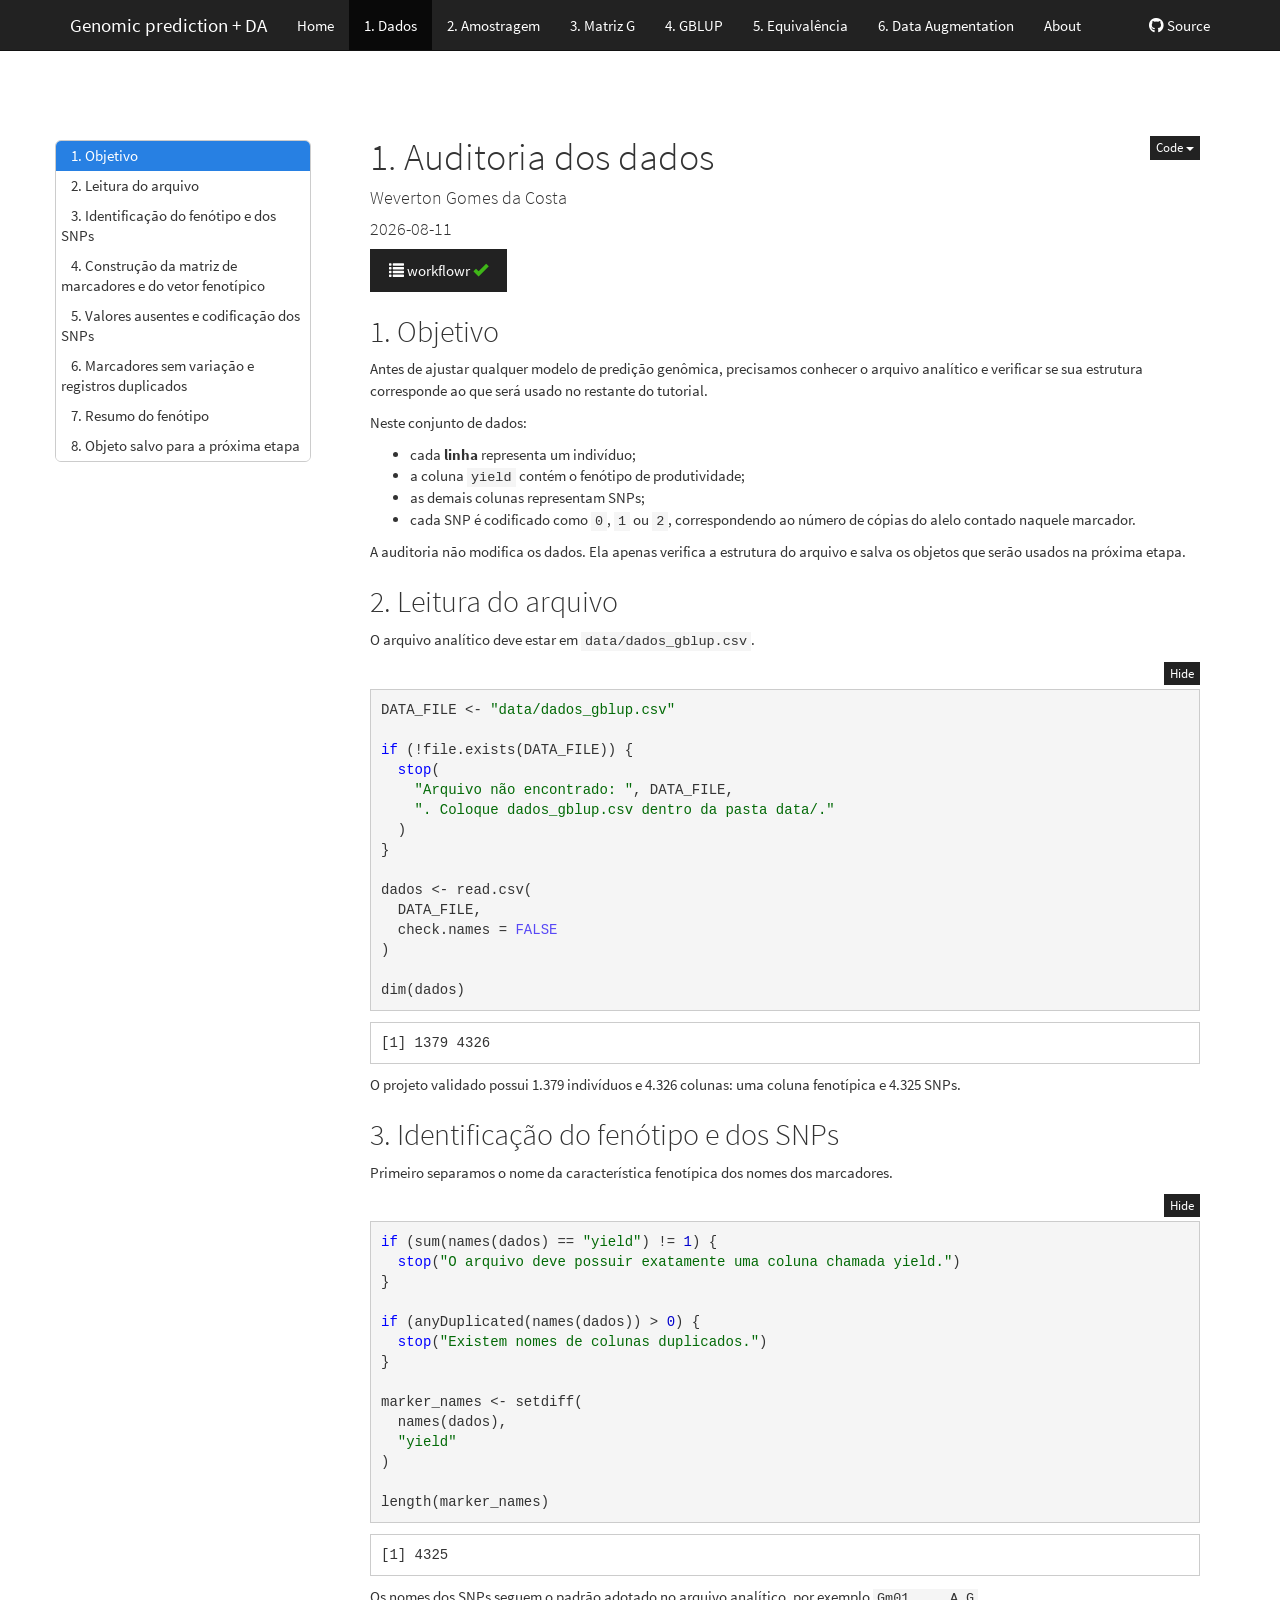
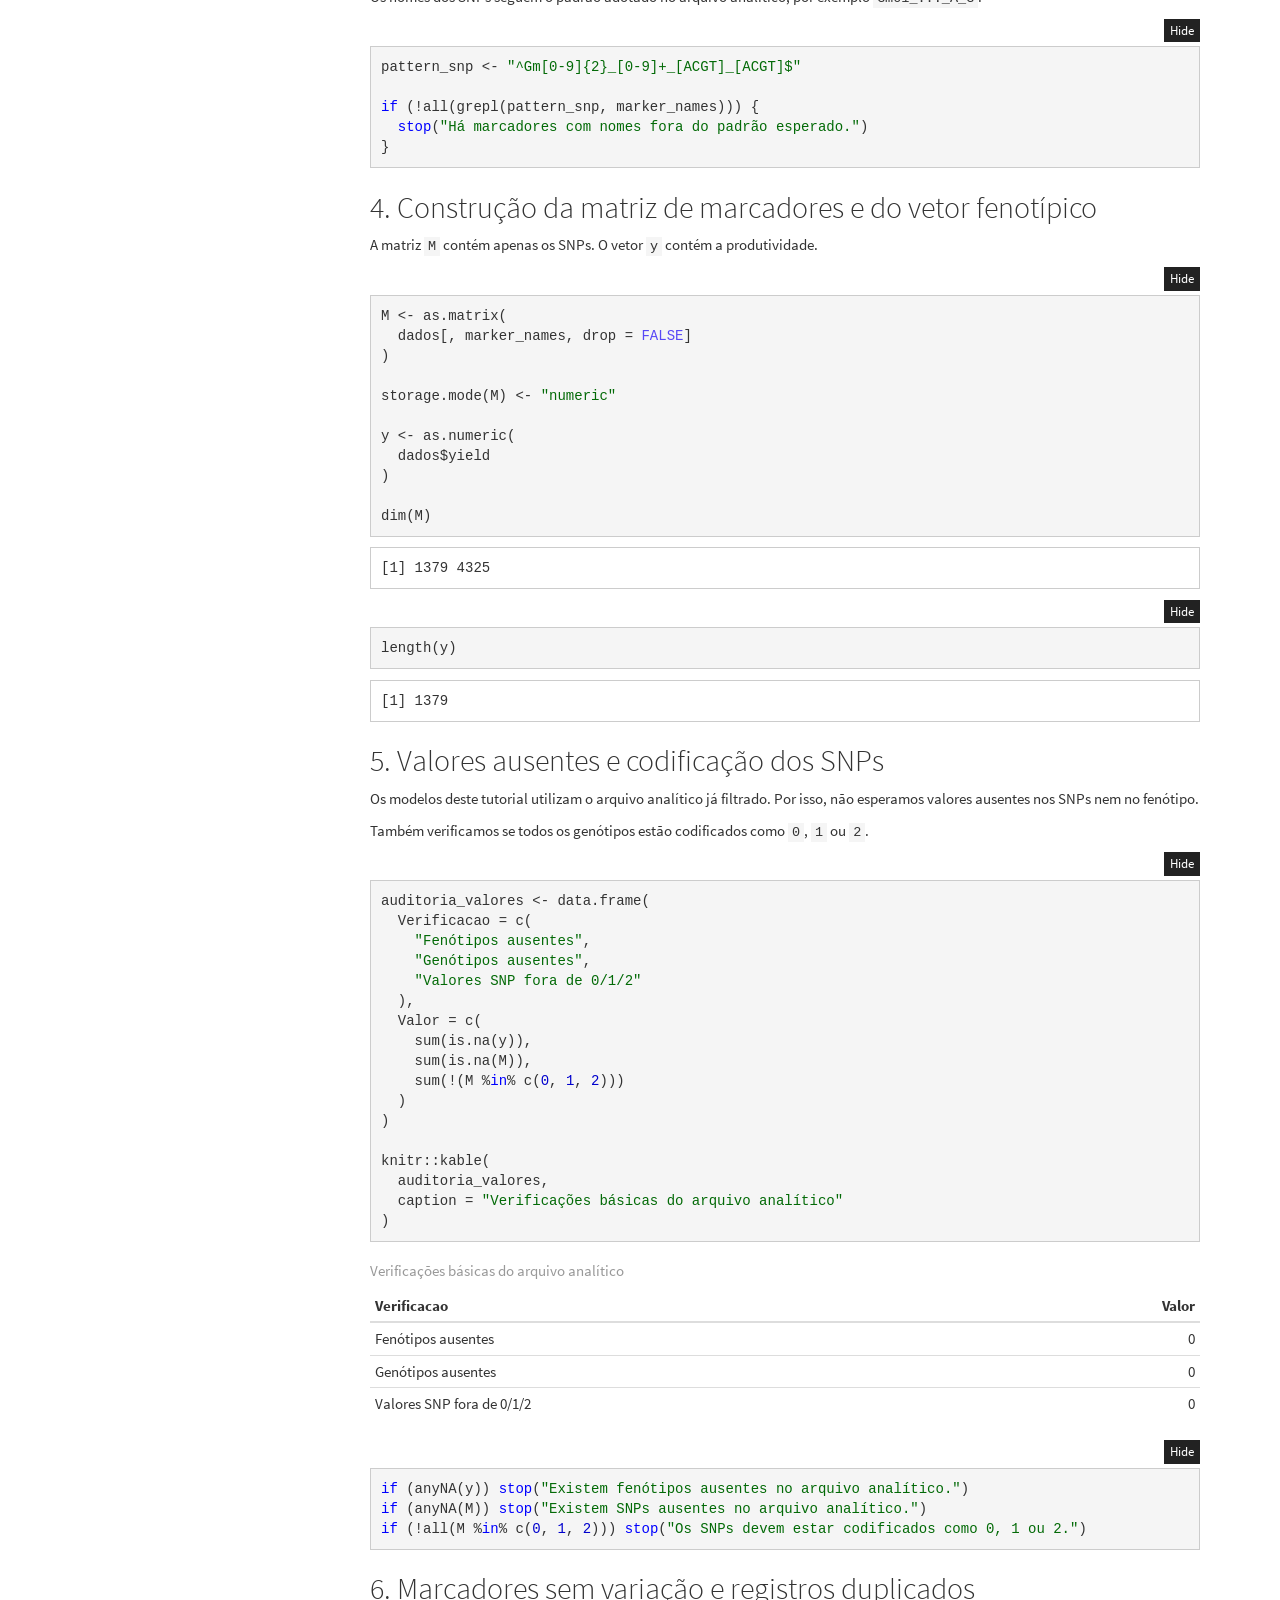
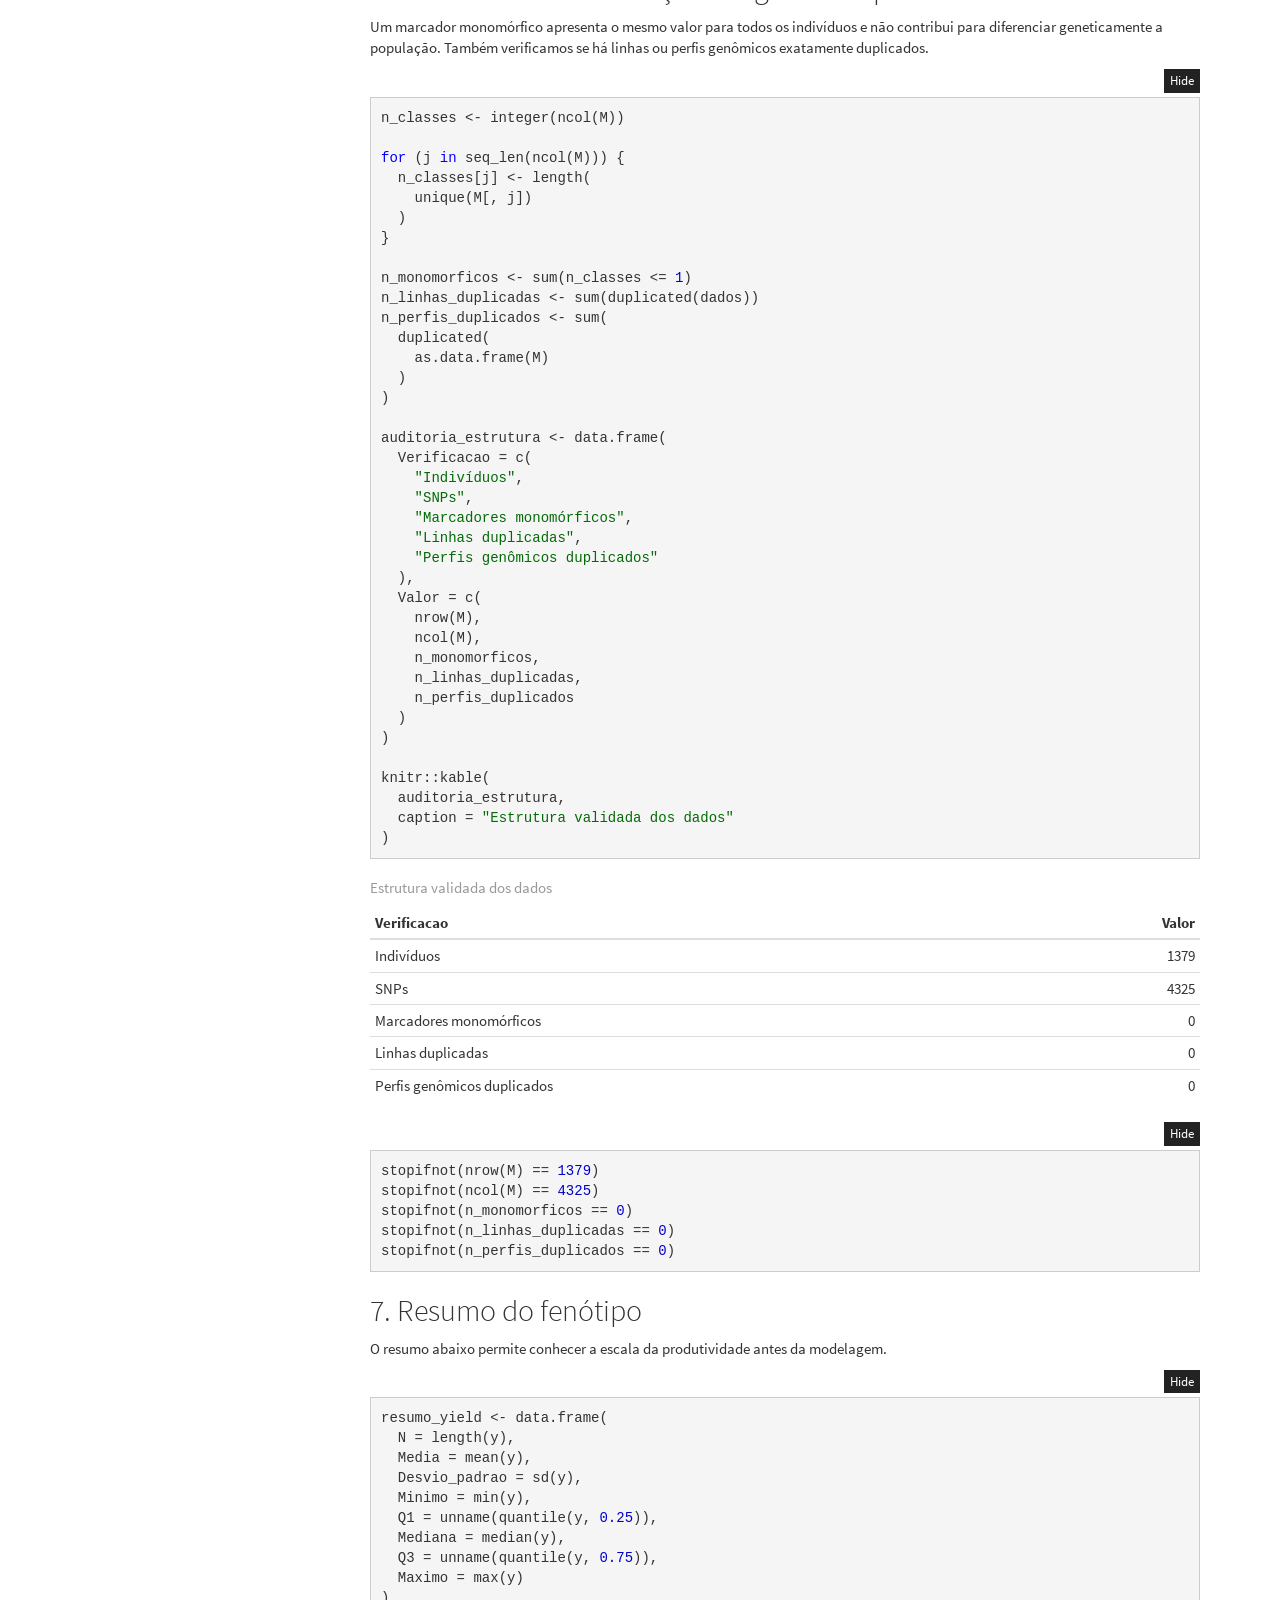
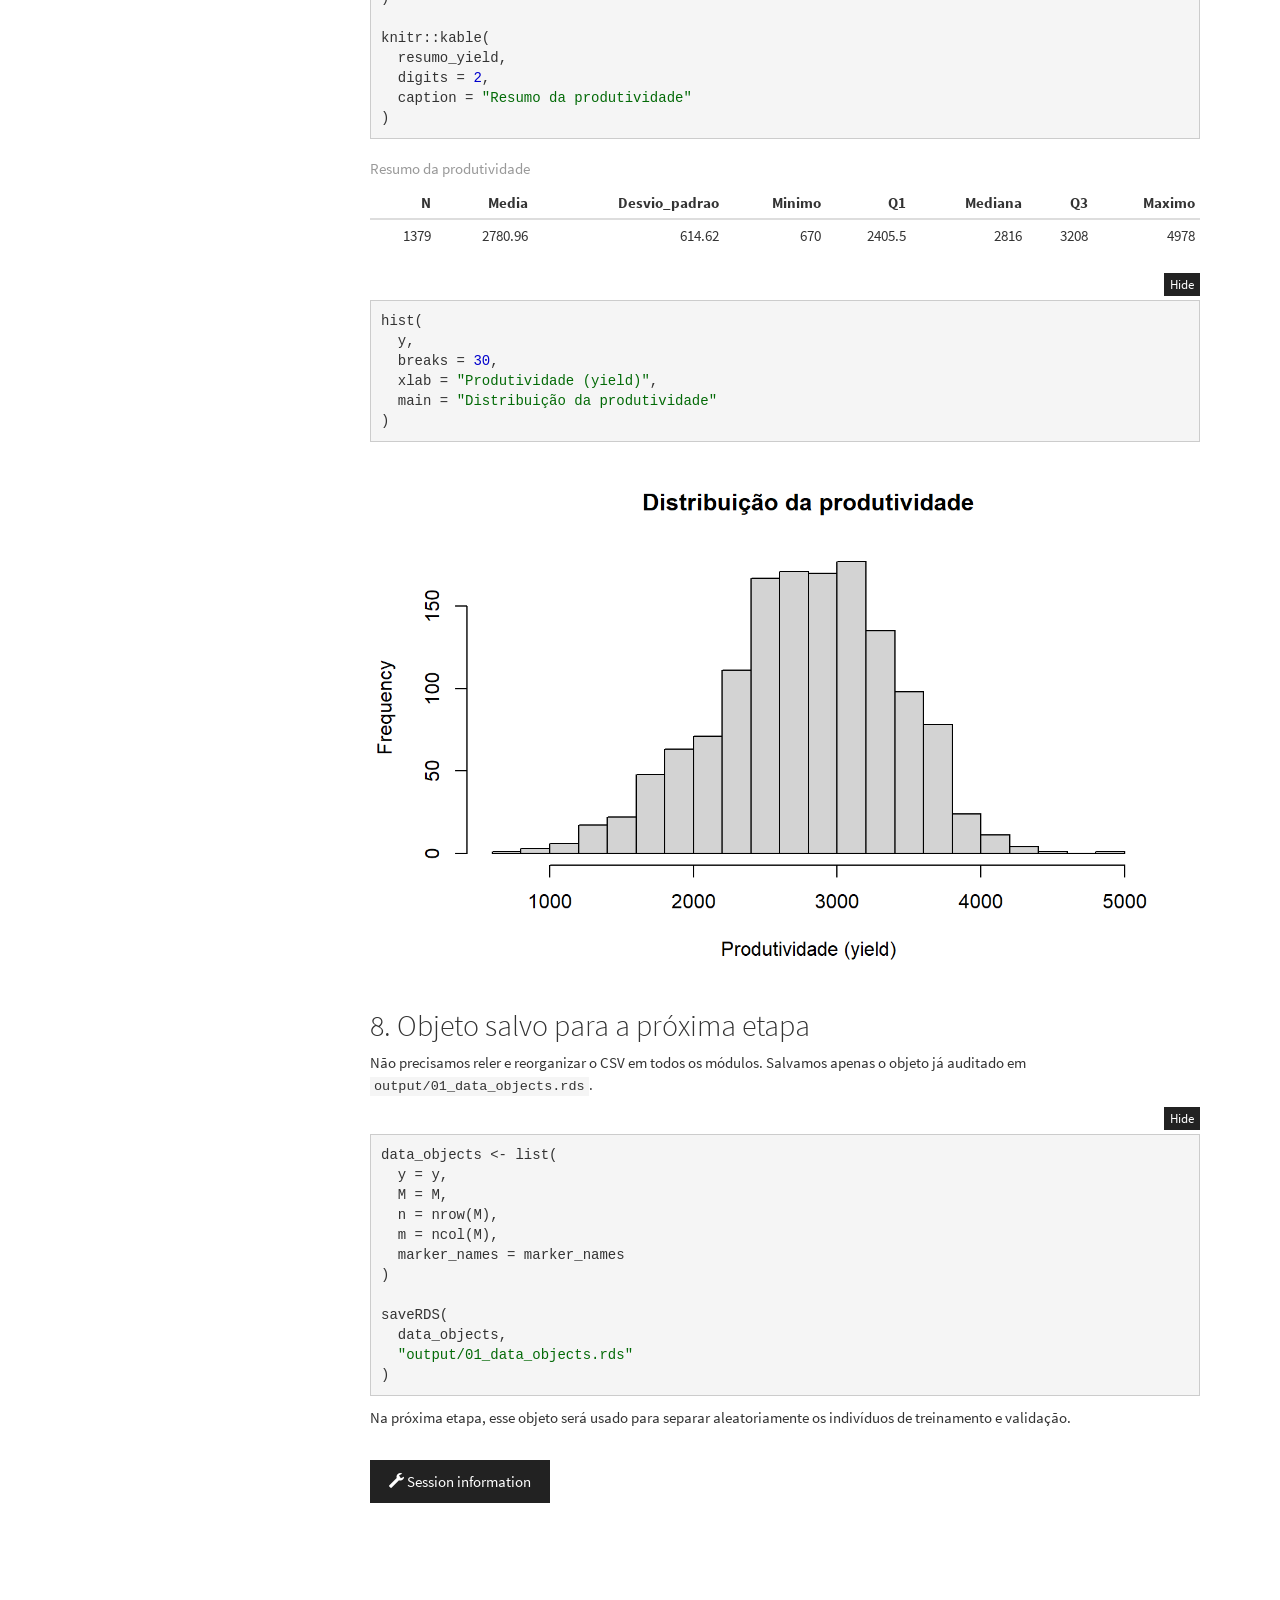
==== docs/01_data_audit.html @ d32edc6e "Publish workflowr tutorial site" ====
<!DOCTYPE html>

<html>

<head>

<meta charset="utf-8" />
<meta name="generator" content="pandoc" />
<meta http-equiv="X-UA-Compatible" content="IE=EDGE" />


<meta name="author" content="Weverton Gomes da Costa" />

<meta name="date" content="2026-08-11" />

<title>1. Auditoria dos dados</title>

<script src="site_libs/header-attrs-2.30/header-attrs.js"></script>
<script src="site_libs/jquery-3.6.0/jquery-3.6.0.min.js"></script>
<meta name="viewport" content="width=device-width, initial-scale=1" />
<link href="site_libs/bootstrap-3.3.5/css/cosmo.min.css" rel="stylesheet" />
<script src="site_libs/bootstrap-3.3.5/js/bootstrap.min.js"></script>
<script src="site_libs/bootstrap-3.3.5/shim/html5shiv.min.js"></script>
<script src="site_libs/bootstrap-3.3.5/shim/respond.min.js"></script>
<style>h1 {font-size: 34px;}
       h1.title {font-size: 38px;}
       h2 {font-size: 30px;}
       h3 {font-size: 24px;}
       h4 {font-size: 18px;}
       h5 {font-size: 16px;}
       h6 {font-size: 12px;}
       code {color: inherit; background-color: rgba(0, 0, 0, 0.04);}
       pre:not([class]) { background-color: white }</style>
<script src="site_libs/jqueryui-1.13.2/jquery-ui.min.js"></script>
<link href="site_libs/tocify-1.9.1/jquery.tocify.css" rel="stylesheet" />
<script src="site_libs/tocify-1.9.1/jquery.tocify.js"></script>
<script src="site_libs/navigation-1.1/tabsets.js"></script>
<script src="site_libs/navigation-1.1/codefolding.js"></script>
<script src="site_libs/navigation-1.1/sourceembed.js"></script>
<link href="site_libs/highlightjs-9.12.0/textmate.css" rel="stylesheet" />
<script src="site_libs/highlightjs-9.12.0/highlight.js"></script>
<link href="site_libs/pagedtable-1.1/css/pagedtable.css" rel="stylesheet" />
<script src="site_libs/pagedtable-1.1/js/pagedtable.js"></script>
<link href="site_libs/font-awesome-6.5.2/css/all.min.css" rel="stylesheet" />
<link href="site_libs/font-awesome-6.5.2/css/v4-shims.min.css" rel="stylesheet" />

<link rel="icon" href="https://github.com/workflowr/workflowr-assets/raw/main/img/reproducible.png">
<!-- Add a small amount of space between sections. -->
<style type="text/css">
div.section {
  padding-top: 12px;
}
</style>



<style type="text/css">
  code{white-space: pre-wrap;}
  span.smallcaps{font-variant: small-caps;}
  span.underline{text-decoration: underline;}
  div.column{display: inline-block; vertical-align: top; width: 50%;}
  div.hanging-indent{margin-left: 1.5em; text-indent: -1.5em;}
  ul.task-list{list-style: none;}
    </style>

<style type="text/css">code{white-space: pre;}</style>
<script type="text/javascript">
if (window.hljs) {
  hljs.configure({languages: []});
  hljs.initHighlightingOnLoad();
  if (document.readyState && document.readyState === "complete") {
    window.setTimeout(function() { hljs.initHighlighting(); }, 0);
  }
}
</script>




<style type="text/css">
#rmd-source-code {
  display: none;
}
</style>





<style type = "text/css">
.main-container {
  max-width: 940px;
  margin-left: auto;
  margin-right: auto;
}
img {
  max-width:100%;
}
.tabbed-pane {
  padding-top: 12px;
}
.html-widget {
  margin-bottom: 20px;
}
button.code-folding-btn:focus {
  outline: none;
}
summary {
  display: list-item;
}
details > summary > p:only-child {
  display: inline;
}
pre code {
  padding: 0;
}
</style>


<style type="text/css">
.dropdown-submenu {
  position: relative;
}
.dropdown-submenu>.dropdown-menu {
  top: 0;
  left: 100%;
  margin-top: -6px;
  margin-left: -1px;
  border-radius: 0 6px 6px 6px;
}
.dropdown-submenu:hover>.dropdown-menu {
  display: block;
}
.dropdown-submenu>a:after {
  display: block;
  content: " ";
  float: right;
  width: 0;
  height: 0;
  border-color: transparent;
  border-style: solid;
  border-width: 5px 0 5px 5px;
  border-left-color: #cccccc;
  margin-top: 5px;
  margin-right: -10px;
}
.dropdown-submenu:hover>a:after {
  border-left-color: #adb5bd;
}
.dropdown-submenu.pull-left {
  float: none;
}
.dropdown-submenu.pull-left>.dropdown-menu {
  left: -100%;
  margin-left: 10px;
  border-radius: 6px 0 6px 6px;
}
</style>

<script type="text/javascript">
// manage active state of menu based on current page
$(document).ready(function () {
  // active menu anchor
  href = window.location.pathname
  href = href.substr(href.lastIndexOf('/') + 1)
  if (href === "")
    href = "index.html";
  var menuAnchor = $('a[href="' + href + '"]');

  // mark the anchor link active (and if it's in a dropdown, also mark that active)
  var dropdown = menuAnchor.closest('li.dropdown');
  if (window.bootstrap) { // Bootstrap 4+
    menuAnchor.addClass('active');
    dropdown.find('> .dropdown-toggle').addClass('active');
  } else { // Bootstrap 3
    menuAnchor.parent().addClass('active');
    dropdown.addClass('active');
  }

  // Navbar adjustments
  var navHeight = $(".navbar").first().height() + 15;
  var style = document.createElement('style');
  var pt = "padding-top: " + navHeight + "px; ";
  var mt = "margin-top: -" + navHeight + "px; ";
  var css = "";
  // offset scroll position for anchor links (for fixed navbar)
  for (var i = 1; i <= 6; i++) {
    css += ".section h" + i + "{ " + pt + mt + "}\n";
  }
  style.innerHTML = "body {" + pt + "padding-bottom: 40px; }\n" + css;
  document.head.appendChild(style);
});
</script>

<!-- tabsets -->

<style type="text/css">
.tabset-dropdown > .nav-tabs {
  display: inline-table;
  max-height: 500px;
  min-height: 44px;
  overflow-y: auto;
  border: 1px solid #ddd;
  border-radius: 4px;
}

.tabset-dropdown > .nav-tabs > li.active:before, .tabset-dropdown > .nav-tabs.nav-tabs-open:before {
  content: "\e259";
  font-family: 'Glyphicons Halflings';
  display: inline-block;
  padding: 10px;
  border-right: 1px solid #ddd;
}

.tabset-dropdown > .nav-tabs.nav-tabs-open > li.active:before {
  content: "\e258";
  font-family: 'Glyphicons Halflings';
  border: none;
}

.tabset-dropdown > .nav-tabs > li.active {
  display: block;
}

.tabset-dropdown > .nav-tabs > li > a,
.tabset-dropdown > .nav-tabs > li > a:focus,
.tabset-dropdown > .nav-tabs > li > a:hover {
  border: none;
  display: inline-block;
  border-radius: 4px;
  background-color: transparent;
}

.tabset-dropdown > .nav-tabs.nav-tabs-open > li {
  display: block;
  float: none;
}

.tabset-dropdown > .nav-tabs > li {
  display: none;
}
</style>

<!-- code folding -->
<style type="text/css">
.code-folding-btn { margin-bottom: 4px; }
</style>



<style type="text/css">

#TOC {
  margin: 25px 0px 20px 0px;
}
@media (max-width: 768px) {
#TOC {
  position: relative;
  width: 100%;
}
}

@media print {
.toc-content {
  /* see https://github.com/w3c/csswg-drafts/issues/4434 */
  float: right;
}
}

.toc-content {
  padding-left: 30px;
  padding-right: 40px;
}

div.main-container {
  max-width: 1200px;
}

div.tocify {
  width: 20%;
  max-width: 260px;
  max-height: 85%;
}

@media (min-width: 768px) and (max-width: 991px) {
  div.tocify {
    width: 25%;
  }
}

@media (max-width: 767px) {
  div.tocify {
    width: 100%;
    max-width: none;
  }
}

.tocify ul, .tocify li {
  line-height: 20px;
}

.tocify-subheader .tocify-item {
  font-size: 0.90em;
}

.tocify .list-group-item {
  border-radius: 0px;
}


</style>



</head>

<body>


<div class="container-fluid main-container">


<!-- setup 3col/9col grid for toc_float and main content  -->
<div class="row">
<div class="col-xs-12 col-sm-4 col-md-3">
<div id="TOC" class="tocify">
</div>
</div>

<div class="toc-content col-xs-12 col-sm-8 col-md-9">




<div class="navbar navbar-default  navbar-fixed-top" role="navigation">
  <div class="container">
    <div class="navbar-header">
      <button type="button" class="navbar-toggle collapsed" data-toggle="collapse" data-bs-toggle="collapse" data-target="#navbar" data-bs-target="#navbar">
        <span class="icon-bar"></span>
        <span class="icon-bar"></span>
        <span class="icon-bar"></span>
      </button>
      <a class="navbar-brand" href="index.html">Genomic prediction + DA</a>
    </div>
    <div id="navbar" class="navbar-collapse collapse">
      <ul class="nav navbar-nav">
        <li>
  <a href="index.html">Home</a>
</li>
<li>
  <a href="01_data_audit.html">1. Dados</a>
</li>
<li>
  <a href="02_sampling_splits.html">2. Amostragem</a>
</li>
<li>
  <a href="03_genomic_matrix.html">3. Matriz G</a>
</li>
<li>
  <a href="04_gblup_baseline.html">4. GBLUP</a>
</li>
<li>
  <a href="05_equivalence.html">5. Equivalência</a>
</li>
<li>
  <a href="06_data_augmentation.html">6. Data Augmentation</a>
</li>
<li>
  <a href="about.html">About</a>
</li>
      </ul>
      <ul class="nav navbar-nav navbar-right">
        <li>
  <a href="https://github.com/WevertonGomesCosta/genomic-prediction-data-augmentation">
    <span class="fa fa-github"></span>
     
    Source
  </a>
</li>
      </ul>
    </div><!--/.nav-collapse -->
  </div><!--/.container -->
</div><!--/.navbar -->

<div id="header">

<div class="btn-group pull-right float-right">
<button type="button" class="btn btn-default btn-xs btn-secondary btn-sm dropdown-toggle" data-toggle="dropdown" data-bs-toggle="dropdown" aria-haspopup="true" aria-expanded="false"><span>Code</span> <span class="caret"></span></button>
<ul class="dropdown-menu dropdown-menu-right" style="min-width: 50px;">
<li><a id="rmd-show-all-code" href="#">Show All Code</a></li>
<li><a id="rmd-hide-all-code" href="#">Hide All Code</a></li>
<li role="separator" class="divider"></li>
<li><a id="rmd-download-source" href="#">Download Rmd</a></li>
</ul>
</div>



<h1 class="title toc-ignore">1. Auditoria dos dados</h1>
<h4 class="author">Weverton Gomes da Costa</h4>
<h4 class="date">2026-08-11</h4>

</div>


<p>
<button type="button" class="btn btn-default btn-workflowr btn-workflowr-report" data-toggle="collapse" data-target="#workflowr-report">
<span class="glyphicon glyphicon-list" aria-hidden="true"></span>
workflowr <span class="glyphicon glyphicon-ok text-success"
aria-hidden="true"></span>
</button>
</p>
<div id="workflowr-report" class="collapse">
<ul class="nav nav-tabs">
<li class="active">
<a data-toggle="tab" href="#summary">Summary</a>
</li>
<li>
<a data-toggle="tab" href="#checks"> Checks <span
class="glyphicon glyphicon-ok text-success" aria-hidden="true"></span>
</a>
</li>
<li>
<a data-toggle="tab" href="#versions">Past versions</a>
</li>
</ul>
<div class="tab-content">
<div id="summary" class="tab-pane fade in active">
<p>
<strong>Last updated:</strong> 2026-08-11
</p>
<p>
<strong>Checks:</strong> <span
class="glyphicon glyphicon-ok text-success" aria-hidden="true"></span> 7
<span class="glyphicon glyphicon-exclamation-sign text-danger"
aria-hidden="true"></span> 0
</p>
<p>
<strong>Knit directory:</strong>
<code>genomic-prediction-data-augmentation/</code> <span
class="glyphicon glyphicon-question-sign" aria-hidden="true"
title="This is the local directory in which the code in this file was executed.">
</span>
</p>
<p>
This reproducible <a href="https://rmarkdown.rstudio.com">R Markdown</a>
analysis was created with <a
  href="https://github.com/workflowr/workflowr">workflowr</a> (version
1.7.2). The <em>Checks</em> tab describes the reproducibility checks
that were applied when the results were created. The <em>Past
versions</em> tab lists the development history.
</p>
<hr>
</div>
<div id="checks" class="tab-pane fade">
<div id="workflowr-checks" class="panel-group">
<div class="panel panel-default">
<div class="panel-heading">
<p class="panel-title">
<a data-toggle="collapse" data-parent="#workflowr-checks" href="#strongRMarkdownfilestronguptodate">
<span class="glyphicon glyphicon-ok text-success"
aria-hidden="true"></span> <strong>R Markdown file:</strong> up-to-date
</a>
</p>
</div>
<div id="strongRMarkdownfilestronguptodate"
class="panel-collapse collapse">
<div class="panel-body">
<p>Great! Since the R Markdown file has been committed to the Git
repository, you know the exact version of the code that produced these
results.</p>
</div>
</div>
</div>
<div class="panel panel-default">
<div class="panel-heading">
<p class="panel-title">
<a data-toggle="collapse" data-parent="#workflowr-checks" href="#strongEnvironmentstrongempty">
<span class="glyphicon glyphicon-ok text-success"
aria-hidden="true"></span> <strong>Environment:</strong> empty </a>
</p>
</div>
<div id="strongEnvironmentstrongempty" class="panel-collapse collapse">
<div class="panel-body">
<p>Great job! The global environment was empty. Objects defined in the
global environment can affect the analysis in your R Markdown file in
unknown ways. For reproduciblity it’s best to always run the code in an
empty environment.</p>
</div>
</div>
</div>
<div class="panel panel-default">
<div class="panel-heading">
<p class="panel-title">
<a data-toggle="collapse" data-parent="#workflowr-checks" href="#strongSeedstrongcodesetseed20260810code">
<span class="glyphicon glyphicon-ok text-success"
aria-hidden="true"></span> <strong>Seed:</strong>
<code>set.seed(20260810)</code> </a>
</p>
</div>
<div id="strongSeedstrongcodesetseed20260810code"
class="panel-collapse collapse">
<div class="panel-body">
<p>The command <code>set.seed(20260810)</code> was run prior to running
the code in the R Markdown file. Setting a seed ensures that any results
that rely on randomness, e.g. subsampling or permutations, are
reproducible.</p>
</div>
</div>
</div>
<div class="panel panel-default">
<div class="panel-heading">
<p class="panel-title">
<a data-toggle="collapse" data-parent="#workflowr-checks" href="#strongSessioninformationstrongrecorded">
<span class="glyphicon glyphicon-ok text-success"
aria-hidden="true"></span> <strong>Session information:</strong>
recorded </a>
</p>
</div>
<div id="strongSessioninformationstrongrecorded"
class="panel-collapse collapse">
<div class="panel-body">
<p>Great job! Recording the operating system, R version, and package
versions is critical for reproducibility.</p>
</div>
</div>
</div>
<div class="panel panel-default">
<div class="panel-heading">
<p class="panel-title">
<a data-toggle="collapse" data-parent="#workflowr-checks" href="#strongCachestrongnone">
<span class="glyphicon glyphicon-ok text-success"
aria-hidden="true"></span> <strong>Cache:</strong> none </a>
</p>
</div>
<div id="strongCachestrongnone" class="panel-collapse collapse">
<div class="panel-body">
<p>Nice! There were no cached chunks for this analysis, so you can be
confident that you successfully produced the results during this
run.</p>
</div>
</div>
</div>
<div class="panel panel-default">
<div class="panel-heading">
<p class="panel-title">
<a data-toggle="collapse" data-parent="#workflowr-checks" href="#strongFilepathsstrongrelative">
<span class="glyphicon glyphicon-ok text-success"
aria-hidden="true"></span> <strong>File paths:</strong> relative </a>
</p>
</div>
<div id="strongFilepathsstrongrelative" class="panel-collapse collapse">
<div class="panel-body">
<p>Great job! Using relative paths to the files within your workflowr
project makes it easier to run your code on other machines.</p>
</div>
</div>
</div>
<div class="panel panel-default">
<div class="panel-heading">
<p class="panel-title">
<a data-toggle="collapse" data-parent="#workflowr-checks" href="#strongRepositoryversionstrongahrefhttpsgithubcomWevertonGomesCostagenomicpredictiondataaugmentationtree94cb60b8fceb4c7967187316b02d81f136d801c1targetblank94cb60ba">
<span class="glyphicon glyphicon-ok text-success"
aria-hidden="true"></span> <strong>Repository version:</strong>
<a href="https://github.com/WevertonGomesCosta/genomic-prediction-data-augmentation/tree/94cb60b8fceb4c7967187316b02d81f136d801c1" target="_blank">94cb60b</a>
</a>
</p>
</div>
<div
id="strongRepositoryversionstrongahrefhttpsgithubcomWevertonGomesCostagenomicpredictiondataaugmentationtree94cb60b8fceb4c7967187316b02d81f136d801c1targetblank94cb60ba"
class="panel-collapse collapse">
<div class="panel-body">
<p>
Great! You are using Git for version control. Tracking code development
and connecting the code version to the results is critical for
reproducibility.
</p>
<p>
The results in this page were generated with repository version
<a href="https://github.com/WevertonGomesCosta/genomic-prediction-data-augmentation/tree/94cb60b8fceb4c7967187316b02d81f136d801c1" target="_blank">94cb60b</a>.
See the <em>Past versions</em> tab to see a history of the changes made
to the R Markdown and HTML files.
</p>
<p>
Note that you need to be careful to ensure that all relevant files for
the analysis have been committed to Git prior to generating the results
(you can use <code>wflow_publish</code> or
<code>wflow_git_commit</code>). workflowr only checks the R Markdown
file, but you know if there are other scripts or data files that it
depends on. Below is the status of the Git repository when the results
were generated:
</p>
<pre><code>
Ignored files:
    Ignored:    .Rproj.user/
    Ignored:    ETA_1_varU.dat
    Ignored:    data/dados_gblup.csv
    Ignored:    mu.dat
    Ignored:    output/01_data_objects.rds
    Ignored:    output/02_splits_mestre_30rep.rds
    Ignored:    output/03_genomic_objects.rds
    Ignored:    output/checkpoints/06_da_progress.csv
    Ignored:    varE.dat

Untracked files:
    Untracked:  results/01_data_audit.csv
    Untracked:  results/02_splits_summary.csv
    Untracked:  results/06_da_equivalence_vs_T100.csv
    Untracked:  results/06_da_results.csv
    Untracked:  results/06_da_vs_same_real.csv

</code></pre>
<p>
Note that any generated files, e.g. HTML, png, CSS, etc., are not
included in this status report because it is ok for generated content to
have uncommitted changes.
</p>
</div>
</div>
</div>
</div>
<hr>
</div>
<div id="versions" class="tab-pane fade">
<p>
These are the previous versions of the repository in which changes were
made to the R Markdown (<code>analysis/01_data_audit.Rmd</code>) and
HTML (<code>docs/01_data_audit.html</code>) files. If you’ve configured
a remote Git repository (see <code>?wflow_git_remote</code>), click on
the hyperlinks in the table below to view the files as they were in that
past version.
</p>
<div class="table-responsive">
<table class="table table-condensed table-hover">
<thead>
<tr>
<th>
File
</th>
<th>
Version
</th>
<th>
Author
</th>
<th>
Date
</th>
<th>
Message
</th>
</tr>
</thead>
<tbody>
<tr>
<td>
Rmd
</td>
<td>
<a href="https://github.com/WevertonGomesCosta/genomic-prediction-data-augmentation/blob/2f4d2fd8427d79e25ccbe799586d80ca6e290adf/analysis/01_data_audit.Rmd" target="_blank">2f4d2fd</a>
</td>
<td>
Weverton Gomes da Costa
</td>
<td>
2026-08-11
</td>
<td>
Rewrite data audit as explicit tutorial module
</td>
</tr>
<tr>
<td>
Rmd
</td>
<td>
<a href="https://github.com/WevertonGomesCosta/genomic-prediction-data-augmentation/blob/c1d600d5ac7201851a856fca911e98710da1d5c4/analysis/01_data_audit.Rmd" target="_blank">c1d600d</a>
</td>
<td>
Weverton Gomes da Costa
</td>
<td>
2026-08-10
</td>
<td>
Add stage 1 data audit
</td>
</tr>
</tbody>
</table>
</div>
<hr>
</div>
</div>
</div>
<div id="objetivo" class="section level2">
<h2>1. Objetivo</h2>
<p>Antes de ajustar qualquer modelo de predição genômica, precisamos
conhecer o arquivo analítico e verificar se sua estrutura corresponde ao
que será usado no restante do tutorial.</p>
<p>Neste conjunto de dados:</p>
<ul>
<li>cada <strong>linha</strong> representa um indivíduo;</li>
<li>a coluna <code>yield</code> contém o fenótipo de produtividade;</li>
<li>as demais colunas representam SNPs;</li>
<li>cada SNP é codificado como <code>0</code>, <code>1</code> ou
<code>2</code>, correspondendo ao número de cópias do alelo contado
naquele marcador.</li>
</ul>
<p>A auditoria não modifica os dados. Ela apenas verifica a estrutura do
arquivo e salva os objetos que serão usados na próxima etapa.</p>
</div>
<div id="leitura-do-arquivo" class="section level2">
<h2>2. Leitura do arquivo</h2>
<p>O arquivo analítico deve estar em
<code>data/dados_gblup.csv</code>.</p>
<pre class="r"><code>DATA_FILE &lt;- &quot;data/dados_gblup.csv&quot;

if (!file.exists(DATA_FILE)) {
  stop(
    &quot;Arquivo não encontrado: &quot;, DATA_FILE,
    &quot;. Coloque dados_gblup.csv dentro da pasta data/.&quot;
  )
}

dados &lt;- read.csv(
  DATA_FILE,
  check.names = FALSE
)

dim(dados)</code></pre>
<pre><code>[1] 1379 4326</code></pre>
<p>O projeto validado possui 1.379 indivíduos e 4.326 colunas: uma
coluna fenotípica e 4.325 SNPs.</p>
</div>
<div id="identificação-do-fenótipo-e-dos-snps" class="section level2">
<h2>3. Identificação do fenótipo e dos SNPs</h2>
<p>Primeiro separamos o nome da característica fenotípica dos nomes dos
marcadores.</p>
<pre class="r"><code>if (sum(names(dados) == &quot;yield&quot;) != 1) {
  stop(&quot;O arquivo deve possuir exatamente uma coluna chamada yield.&quot;)
}

if (anyDuplicated(names(dados)) &gt; 0) {
  stop(&quot;Existem nomes de colunas duplicados.&quot;)
}

marker_names &lt;- setdiff(
  names(dados),
  &quot;yield&quot;
)

length(marker_names)</code></pre>
<pre><code>[1] 4325</code></pre>
<p>Os nomes dos SNPs seguem o padrão adotado no arquivo analítico, por
exemplo <code>Gm01_..._A_G</code>.</p>
<pre class="r"><code>pattern_snp &lt;- &quot;^Gm[0-9]{2}_[0-9]+_[ACGT]_[ACGT]$&quot;

if (!all(grepl(pattern_snp, marker_names))) {
  stop(&quot;Há marcadores com nomes fora do padrão esperado.&quot;)
}</code></pre>
</div>
<div id="construção-da-matriz-de-marcadores-e-do-vetor-fenotípico"
class="section level2">
<h2>4. Construção da matriz de marcadores e do vetor fenotípico</h2>
<p>A matriz <code>M</code> contém apenas os SNPs. O vetor <code>y</code>
contém a produtividade.</p>
<pre class="r"><code>M &lt;- as.matrix(
  dados[, marker_names, drop = FALSE]
)

storage.mode(M) &lt;- &quot;numeric&quot;

y &lt;- as.numeric(
  dados$yield
)

dim(M)</code></pre>
<pre><code>[1] 1379 4325</code></pre>
<pre class="r"><code>length(y)</code></pre>
<pre><code>[1] 1379</code></pre>
</div>
<div id="valores-ausentes-e-codificação-dos-snps"
class="section level2">
<h2>5. Valores ausentes e codificação dos SNPs</h2>
<p>Os modelos deste tutorial utilizam o arquivo analítico já filtrado.
Por isso, não esperamos valores ausentes nos SNPs nem no fenótipo.</p>
<p>Também verificamos se todos os genótipos estão codificados como
<code>0</code>, <code>1</code> ou <code>2</code>.</p>
<pre class="r"><code>auditoria_valores &lt;- data.frame(
  Verificacao = c(
    &quot;Fenótipos ausentes&quot;,
    &quot;Genótipos ausentes&quot;,
    &quot;Valores SNP fora de 0/1/2&quot;
  ),
  Valor = c(
    sum(is.na(y)),
    sum(is.na(M)),
    sum(!(M %in% c(0, 1, 2)))
  )
)

knitr::kable(
  auditoria_valores,
  caption = &quot;Verificações básicas do arquivo analítico&quot;
)</code></pre>
<table>
<caption>Verificações básicas do arquivo analítico</caption>
<thead>
<tr class="header">
<th align="left">Verificacao</th>
<th align="right">Valor</th>
</tr>
</thead>
<tbody>
<tr class="odd">
<td align="left">Fenótipos ausentes</td>
<td align="right">0</td>
</tr>
<tr class="even">
<td align="left">Genótipos ausentes</td>
<td align="right">0</td>
</tr>
<tr class="odd">
<td align="left">Valores SNP fora de 0/1/2</td>
<td align="right">0</td>
</tr>
</tbody>
</table>
<pre class="r"><code>if (anyNA(y)) stop(&quot;Existem fenótipos ausentes no arquivo analítico.&quot;)
if (anyNA(M)) stop(&quot;Existem SNPs ausentes no arquivo analítico.&quot;)
if (!all(M %in% c(0, 1, 2))) stop(&quot;Os SNPs devem estar codificados como 0, 1 ou 2.&quot;)</code></pre>
</div>
<div id="marcadores-sem-variação-e-registros-duplicados"
class="section level2">
<h2>6. Marcadores sem variação e registros duplicados</h2>
<p>Um marcador monomórfico apresenta o mesmo valor para todos os
indivíduos e não contribui para diferenciar geneticamente a população.
Também verificamos se há linhas ou perfis genômicos exatamente
duplicados.</p>
<pre class="r"><code>n_classes &lt;- integer(ncol(M))

for (j in seq_len(ncol(M))) {
  n_classes[j] &lt;- length(
    unique(M[, j])
  )
}

n_monomorficos &lt;- sum(n_classes &lt;= 1)
n_linhas_duplicadas &lt;- sum(duplicated(dados))
n_perfis_duplicados &lt;- sum(
  duplicated(
    as.data.frame(M)
  )
)

auditoria_estrutura &lt;- data.frame(
  Verificacao = c(
    &quot;Indivíduos&quot;,
    &quot;SNPs&quot;,
    &quot;Marcadores monomórficos&quot;,
    &quot;Linhas duplicadas&quot;,
    &quot;Perfis genômicos duplicados&quot;
  ),
  Valor = c(
    nrow(M),
    ncol(M),
    n_monomorficos,
    n_linhas_duplicadas,
    n_perfis_duplicados
  )
)

knitr::kable(
  auditoria_estrutura,
  caption = &quot;Estrutura validada dos dados&quot;
)</code></pre>
<table>
<caption>Estrutura validada dos dados</caption>
<thead>
<tr class="header">
<th align="left">Verificacao</th>
<th align="right">Valor</th>
</tr>
</thead>
<tbody>
<tr class="odd">
<td align="left">Indivíduos</td>
<td align="right">1379</td>
</tr>
<tr class="even">
<td align="left">SNPs</td>
<td align="right">4325</td>
</tr>
<tr class="odd">
<td align="left">Marcadores monomórficos</td>
<td align="right">0</td>
</tr>
<tr class="even">
<td align="left">Linhas duplicadas</td>
<td align="right">0</td>
</tr>
<tr class="odd">
<td align="left">Perfis genômicos duplicados</td>
<td align="right">0</td>
</tr>
</tbody>
</table>
<pre class="r"><code>stopifnot(nrow(M) == 1379)
stopifnot(ncol(M) == 4325)
stopifnot(n_monomorficos == 0)
stopifnot(n_linhas_duplicadas == 0)
stopifnot(n_perfis_duplicados == 0)</code></pre>
</div>
<div id="resumo-do-fenótipo" class="section level2">
<h2>7. Resumo do fenótipo</h2>
<p>O resumo abaixo permite conhecer a escala da produtividade antes da
modelagem.</p>
<pre class="r"><code>resumo_yield &lt;- data.frame(
  N = length(y),
  Media = mean(y),
  Desvio_padrao = sd(y),
  Minimo = min(y),
  Q1 = unname(quantile(y, 0.25)),
  Mediana = median(y),
  Q3 = unname(quantile(y, 0.75)),
  Maximo = max(y)
)

knitr::kable(
  resumo_yield,
  digits = 2,
  caption = &quot;Resumo da produtividade&quot;
)</code></pre>
<table>
<caption>Resumo da produtividade</caption>
<thead>
<tr class="header">
<th align="right">N</th>
<th align="right">Media</th>
<th align="right">Desvio_padrao</th>
<th align="right">Minimo</th>
<th align="right">Q1</th>
<th align="right">Mediana</th>
<th align="right">Q3</th>
<th align="right">Maximo</th>
</tr>
</thead>
<tbody>
<tr class="odd">
<td align="right">1379</td>
<td align="right">2780.96</td>
<td align="right">614.62</td>
<td align="right">670</td>
<td align="right">2405.5</td>
<td align="right">2816</td>
<td align="right">3208</td>
<td align="right">4978</td>
</tr>
</tbody>
</table>
<pre class="r"><code>hist(
  y,
  breaks = 30,
  xlab = &quot;Produtividade (yield)&quot;,
  main = &quot;Distribuição da produtividade&quot;
)</code></pre>
<p><img src="figure/01_data_audit.Rmd/histograma-yield-1.png" width="100%" style="display: block; margin: auto;" /></p>
</div>
<div id="objeto-salvo-para-a-próxima-etapa" class="section level2">
<h2>8. Objeto salvo para a próxima etapa</h2>
<p>Não precisamos reler e reorganizar o CSV em todos os módulos.
Salvamos apenas o objeto já auditado em
<code>output/01_data_objects.rds</code>.</p>
<pre class="r"><code>data_objects &lt;- list(
  y = y,
  M = M,
  n = nrow(M),
  m = ncol(M),
  marker_names = marker_names
)

saveRDS(
  data_objects,
  &quot;output/01_data_objects.rds&quot;
)</code></pre>
<p>Na próxima etapa, esse objeto será usado para separar aleatoriamente
os indivíduos de treinamento e validação.</p>
<br>
<p>
<button type="button" class="btn btn-default btn-workflowr btn-workflowr-sessioninfo" data-toggle="collapse" data-target="#workflowr-sessioninfo" style="display: block;">
<span class="glyphicon glyphicon-wrench" aria-hidden="true"></span>
Session information
</button>
</p>
<div id="workflowr-sessioninfo" class="collapse">
<pre class="r"><code>sessionInfo()</code></pre>
<pre><code>R version 4.5.1 (2025-06-13 ucrt)
Platform: x86_64-w64-mingw32/x64
Running under: Windows 11 x64 (build 26200)

Matrix products: default
  LAPACK version 3.12.1

locale:
[1] LC_COLLATE=Portuguese_Brazil.utf8  LC_CTYPE=Portuguese_Brazil.utf8   
[3] LC_MONETARY=Portuguese_Brazil.utf8 LC_NUMERIC=C                      
[5] LC_TIME=Portuguese_Brazil.utf8    

time zone: America/Sao_Paulo
tzcode source: internal

attached base packages:
[1] stats     graphics  grDevices utils     datasets  methods   base     

loaded via a namespace (and not attached):
 [1] vctrs_0.7.1       cli_3.6.5         knitr_1.50        rlang_1.1.7      
 [5] xfun_0.54         stringi_1.8.7     otel_0.2.0        promises_1.5.0   
 [9] jsonlite_2.0.0    workflowr_1.7.2   glue_1.8.0        rprojroot_2.1.1  
[13] git2r_0.36.2      htmltools_0.5.9   httpuv_1.6.16     sass_0.4.10      
[17] rmarkdown_2.30    evaluate_1.0.5    jquerylib_0.1.4   tibble_3.3.1     
[21] fastmap_1.2.0     yaml_2.3.12       lifecycle_1.0.5   whisker_0.4.1    
[25] stringr_1.6.0     compiler_4.5.1    fs_1.6.6          Rcpp_1.1.1       
[29] pkgconfig_2.0.3   rstudioapi_0.17.1 later_1.4.4       digest_0.6.39    
[33] R6_2.6.1          pillar_1.11.1     magrittr_2.0.4    bslib_0.9.0      
[37] tools_4.5.1       cachem_1.1.0     </code></pre>
</div>
</div>
</div>
</div>
</div>
</div>
</div>

<div id="rmd-source-code">[base64]</div>

<!-- Adjust MathJax settings so that all math formulae are shown using
TeX fonts only; see
https://docs.mathjax.org/en/latest/web/configuration.html. This will make
the presentation more consistent at the cost of the webpage sometimes
taking slightly longer to load. Note that this only works because the
footer is added to webpages before the MathJax javascript. -->
<script type="text/x-mathjax-config">
  MathJax.Hub.Config({
    "HTML-CSS": { availableFonts: ["TeX"] }
  });
</script>




</div>
</div>

</div>

<script>

// add bootstrap table styles to pandoc tables
function bootstrapStylePandocTables() {
  $('tr.odd').parent('tbody').parent('table').addClass('table table-condensed');
}
$(document).ready(function () {
  bootstrapStylePandocTables();
});


</script>

<!-- tabsets -->

<script>
$(document).ready(function () {
  window.buildTabsets("TOC");
});

$(document).ready(function () {
  $('.tabset-dropdown > .nav-tabs > li').click(function () {
    $(this).parent().toggleClass('nav-tabs-open');
  });
});
</script>

<!-- code folding -->
<script>
$(document).ready(function () {
  window.initializeSourceEmbed("01_data_audit.Rmd");
  window.initializeCodeFolding("show" === "show");
});
</script>

<script>
$(document).ready(function ()  {

    // temporarily add toc-ignore selector to headers for the consistency with Pandoc
    $('.unlisted.unnumbered').addClass('toc-ignore')

    // move toc-ignore selectors from section div to header
    $('div.section.toc-ignore')
        .removeClass('toc-ignore')
        .children('h1,h2,h3,h4,h5').addClass('toc-ignore');

    // establish options
    var options = {
      selectors: "h1,h2,h3",
      theme: "bootstrap3",
      context: '.toc-content',
      hashGenerator: function (text) {
        return text.replace(/[.\\/?&!#<>]/g, '').replace(/\s/g, '_');
      },
      ignoreSelector: ".toc-ignore",
      scrollTo: 0
    };
    options.showAndHide = true;
    options.smoothScroll = true;

    // tocify
    var toc = $("#TOC").tocify(options).data("toc-tocify");
});
</script>

<!-- dynamically load mathjax for compatibility with self-contained -->
<script>
  (function () {
    var script = document.createElement("script");
    script.type = "text/javascript";
    script.src  = "https://mathjax.rstudio.com/latest/MathJax.js?config=TeX-AMS-MML_HTMLorMML";
    document.getElementsByTagName("head")[0].appendChild(script);
  })();
</script>

</body>
</html>
---- docs/site_libs/bootstrap-3.3.5/css/cosmo.min.css ----
@font-face {
  font-family: 'Source Sans Pro';
  font-style: normal;
  font-weight: 300;
  src: url(fonts/SourceSansProLight.ttf) format('truetype');
}
@font-face {
  font-family: 'Source Sans Pro';
  font-style: normal;
  font-weight: 400;
  src: url(fonts/SourceSansPro.ttf) format('truetype');
}
@font-face {
  font-family: 'Source Sans Pro';
  font-style: normal;
  font-weight: 700;
  src: url(fonts/SourceSansProBold.ttf) format('truetype');
}

/*!
 * bootswatch v3.3.6
 * Homepage: http://bootswatch.com
 * Copyright 2012-2015 Thomas Park
 * Licensed under MIT
 * Based on Bootstrap
*//*!
 * Bootstrap v3.3.6 (http://getbootstrap.com)
 * Copyright 2011-2015 Twitter, Inc.
 * Licensed under MIT (https://github.com/twbs/bootstrap/blob/master/LICENSE)
 *//*! normalize.css v3.0.3 | MIT License | github.com/necolas/normalize.css */html{font-family:sans-serif;-ms-text-size-adjust:100%;-webkit-text-size-adjust:100%}body{margin:0}article,aside,details,figcaption,figure,footer,header,hgroup,main,menu,nav,section,summary{display:block}audio,canvas,progress,video{display:inline-block;vertical-align:baseline}audio:not([controls]){display:none;height:0}[hidden],template{display:none}a{background-color:transparent}a:active,a:hover{outline:0}abbr[title]{border-bottom:1px dotted}b,strong{font-weight:bold}dfn{font-style:italic}h1{font-size:2em;margin:0.67em 0}mark{background:#ff0;color:#000}small{font-size:80%}sub,sup{font-size:75%;line-height:0;position:relative;vertical-align:baseline}sup{top:-0.5em}sub{bottom:-0.25em}img{border:0}svg:not(:root){overflow:hidden}figure{margin:1em 40px}hr{-webkit-box-sizing:content-box;-moz-box-sizing:content-box;box-sizing:content-box;height:0}pre{overflow:auto}code,kbd,pre,samp{font-family:monospace, monospace;font-size:1em}button,input,optgroup,select,textarea{color:inherit;font:inherit;margin:0}button{overflow:visible}button,select{text-transform:none}button,html input[type="button"],input[type="reset"],input[type="submit"]{-webkit-appearance:button;cursor:pointer}button[disabled],html input[disabled]{cursor:default}button::-moz-focus-inner,input::-moz-focus-inner{border:0;padding:0}input{line-height:normal}input[type="checkbox"],input[type="radio"]{-webkit-box-sizing:border-box;-moz-box-sizing:border-box;box-sizing:border-box;padding:0}input[type="number"]::-webkit-inner-spin-button,input[type="number"]::-webkit-outer-spin-button{height:auto}input[type="search"]{-webkit-appearance:textfield;-webkit-box-sizing:content-box;-moz-box-sizing:content-box;box-sizing:content-box}input[type="search"]::-webkit-search-cancel-button,input[type="search"]::-webkit-search-decoration{-webkit-appearance:none}fieldset{border:1px solid #c0c0c0;margin:0 2px;padding:0.35em 0.625em 0.75em}legend{border:0;padding:0}textarea{overflow:auto}optgroup{font-weight:bold}table{border-collapse:collapse;border-spacing:0}td,th{padding:0}/*! Source: https://github.com/h5bp/html5-boilerplate/blob/master/src/css/main.css */@media print{*,*:before,*:after{background:transparent !important;color:#000 !important;-webkit-box-shadow:none !important;box-shadow:none !important;text-shadow:none !important}a,a:visited{text-decoration:underline}a[href]:after{content:" (" attr(href) ")"}abbr[title]:after{content:" (" attr(title) ")"}a[href^="#"]:after,a[href^="javascript:"]:after{content:""}pre,blockquote{border:1px solid #999;page-break-inside:avoid}thead{display:table-header-group}tr,img{page-break-inside:avoid}img{max-width:100% !important}p,h2,h3{orphans:3;widows:3}h2,h3{page-break-after:avoid}.navbar{display:none}.btn>.caret,.dropup>.btn>.caret{border-top-color:#000 !important}.label{border:1px solid #000}.table{border-collapse:collapse !important}.table td,.table th{background-color:#fff !important}.table-bordered th,.table-bordered td{border:1px solid #ddd !important}}@font-face{font-family:'Glyphicons Halflings';src:url('../fonts/glyphicons-halflings-regular.eot');src:url('../fonts/glyphicons-halflings-regular.eot?#iefix') format('embedded-opentype'),url('../fonts/glyphicons-halflings-regular.woff') format('woff'),url('../fonts/glyphicons-halflings-regular.ttf') format('truetype'),url('../fonts/glyphicons-halflings-regular.svg#glyphicons_halflingsregular') format('svg')}.glyphicon{position:relative;top:1px;display:inline-block;font-family:'Glyphicons Halflings';font-style:normal;font-weight:normal;line-height:1;-webkit-font-smoothing:antialiased;-moz-osx-font-smoothing:grayscale}.glyphicon-asterisk:before{content:"\002a"}.glyphicon-plus:before{content:"\002b"}.glyphicon-euro:before,.glyphicon-eur:before{content:"\20ac"}.glyphicon-minus:before{content:"\2212"}.glyphicon-cloud:before{content:"\2601"}.glyphicon-envelope:before{content:"\2709"}.glyphicon-pencil:before{content:"\270f"}.glyphicon-glass:before{content:"\e001"}.glyphicon-music:before{content:"\e002"}.glyphicon-search:before{content:"\e003"}.glyphicon-heart:before{content:"\e005"}.glyphicon-star:before{content:"\e006"}.glyphicon-star-empty:before{content:"\e007"}.glyphicon-user:before{content:"\e008"}.glyphicon-film:before{content:"\e009"}.glyphicon-th-large:before{content:"\e010"}.glyphicon-th:before{content:"\e011"}.glyphicon-th-list:before{content:"\e012"}.glyphicon-ok:before{content:"\e013"}.glyphicon-remove:before{content:"\e014"}.glyphicon-zoom-in:before{content:"\e015"}.glyphicon-zoom-out:before{content:"\e016"}.glyphicon-off:before{content:"\e017"}.glyphicon-signal:before{content:"\e018"}.glyphicon-cog:before{content:"\e019"}.glyphicon-trash:before{content:"\e020"}.glyphicon-home:before{content:"\e021"}.glyphicon-file:before{content:"\e022"}.glyphicon-time:before{content:"\e023"}.glyphicon-road:before{content:"\e024"}.glyphicon-download-alt:before{content:"\e025"}.glyphicon-download:before{content:"\e026"}.glyphicon-upload:before{content:"\e027"}.glyphicon-inbox:before{content:"\e028"}.glyphicon-play-circle:before{content:"\e029"}.glyphicon-repeat:before{content:"\e030"}.glyphicon-refresh:before{content:"\e031"}.glyphicon-list-alt:before{content:"\e032"}.glyphicon-lock:before{content:"\e033"}.glyphicon-flag:before{content:"\e034"}.glyphicon-headphones:before{content:"\e035"}.glyphicon-volume-off:before{content:"\e036"}.glyphicon-volume-down:before{content:"\e037"}.glyphicon-volume-up:before{content:"\e038"}.glyphicon-qrcode:before{content:"\e039"}.glyphicon-barcode:before{content:"\e040"}.glyphicon-tag:before{content:"\e041"}.glyphicon-tags:before{content:"\e042"}.glyphicon-book:before{content:"\e043"}.glyphicon-bookmark:before{content:"\e044"}.glyphicon-print:before{content:"\e045"}.glyphicon-camera:before{content:"\e046"}.glyphicon-font:before{content:"\e047"}.glyphicon-bold:before{content:"\e048"}.glyphicon-italic:before{content:"\e049"}.glyphicon-text-height:before{content:"\e050"}.glyphicon-text-width:before{content:"\e051"}.glyphicon-align-left:before{content:"\e052"}.glyphicon-align-center:before{content:"\e053"}.glyphicon-align-right:before{content:"\e054"}.glyphicon-align-justify:before{content:"\e055"}.glyphicon-list:before{content:"\e056"}.glyphicon-indent-left:before{content:"\e057"}.glyphicon-indent-right:before{content:"\e058"}.glyphicon-facetime-video:before{content:"\e059"}.glyphicon-picture:before{content:"\e060"}.glyphicon-map-marker:before{content:"\e062"}.glyphicon-adjust:before{content:"\e063"}.glyphicon-tint:before{content:"\e064"}.glyphicon-edit:before{content:"\e065"}.glyphicon-share:before{content:"\e066"}.glyphicon-check:before{content:"\e067"}.glyphicon-move:before{content:"\e068"}.glyphicon-step-backward:before{content:"\e069"}.glyphicon-fast-backward:before{content:"\e070"}.glyphicon-backward:before{content:"\e071"}.glyphicon-play:before{content:"\e072"}.glyphicon-pause:before{content:"\e073"}.glyphicon-stop:before{content:"\e074"}.glyphicon-forward:before{content:"\e075"}.glyphicon-fast-forward:before{content:"\e076"}.glyphicon-step-forward:before{content:"\e077"}.glyphicon-eject:before{content:"\e078"}.glyphicon-chevron-left:before{content:"\e079"}.glyphicon-chevron-right:before{content:"\e080"}.glyphicon-plus-sign:before{content:"\e081"}.glyphicon-minus-sign:before{content:"\e082"}.glyphicon-remove-sign:before{content:"\e083"}.glyphicon-ok-sign:before{content:"\e084"}.glyphicon-question-sign:before{content:"\e085"}.glyphicon-info-sign:before{content:"\e086"}.glyphicon-screenshot:before{content:"\e087"}.glyphicon-remove-circle:before{content:"\e088"}.glyphicon-ok-circle:before{content:"\e089"}.glyphicon-ban-circle:before{content:"\e090"}.glyphicon-arrow-left:before{content:"\e091"}.glyphicon-arrow-right:before{content:"\e092"}.glyphicon-arrow-up:before{content:"\e093"}.glyphicon-arrow-down:before{content:"\e094"}.glyphicon-share-alt:before{content:"\e095"}.glyphicon-resize-full:before{content:"\e096"}.glyphicon-resize-small:before{content:"\e097"}.glyphicon-exclamation-sign:before{content:"\e101"}.glyphicon-gift:before{content:"\e102"}.glyphicon-leaf:before{content:"\e103"}.glyphicon-fire:before{content:"\e104"}.glyphicon-eye-open:before{content:"\e105"}.glyphicon-eye-close:before{content:"\e106"}.glyphicon-warning-sign:before{content:"\e107"}.glyphicon-plane:before{content:"\e108"}.glyphicon-calendar:before{content:"\e109"}.glyphicon-random:before{content:"\e110"}.glyphicon-comment:before{content:"\e111"}.glyphicon-magnet:before{content:"\e112"}.glyphicon-chevron-up:before{content:"\e113"}.glyphicon-chevron-down:before{content:"\e114"}.glyphicon-retweet:before{content:"\e115"}.glyphicon-shopping-cart:before{content:"\e116"}.glyphicon-folder-close:before{content:"\e117"}.glyphicon-folder-open:before{content:"\e118"}.glyphicon-resize-vertical:before{content:"\e119"}.glyphicon-resize-horizontal:before{content:"\e120"}.glyphicon-hdd:before{content:"\e121"}.glyphicon-bullhorn:before{content:"\e122"}.glyphicon-bell:before{content:"\e123"}.glyphicon-certificate:before{content:"\e124"}.glyphicon-thumbs-up:before{content:"\e125"}.glyphicon-thumbs-down:before{content:"\e126"}.glyphicon-hand-right:before{content:"\e127"}.glyphicon-hand-left:before{content:"\e128"}.glyphicon-hand-up:before{content:"\e129"}.glyphicon-hand-down:before{content:"\e130"}.glyphicon-circle-arrow-right:before{content:"\e131"}.glyphicon-circle-arrow-left:before{content:"\e132"}.glyphicon-circle-arrow-up:before{content:"\e133"}.glyphicon-circle-arrow-down:before{content:"\e134"}.glyphicon-globe:before{content:"\e135"}.glyphicon-wrench:before{content:"\e136"}.glyphicon-tasks:before{content:"\e137"}.glyphicon-filter:before{content:"\e138"}.glyphicon-briefcase:before{content:"\e139"}.glyphicon-fullscreen:before{content:"\e140"}.glyphicon-dashboard:before{content:"\e141"}.glyphicon-paperclip:before{content:"\e142"}.glyphicon-heart-empty:before{content:"\e143"}.glyphicon-link:before{content:"\e144"}.glyphicon-phone:before{content:"\e145"}.glyphicon-pushpin:before{content:"\e146"}.glyphicon-usd:before{content:"\e148"}.glyphicon-gbp:before{content:"\e149"}.glyphicon-sort:before{content:"\e150"}.glyphicon-sort-by-alphabet:before{content:"\e151"}.glyphicon-sort-by-alphabet-alt:before{content:"\e152"}.glyphicon-sort-by-order:before{content:"\e153"}.glyphicon-sort-by-order-alt:before{content:"\e154"}.glyphicon-sort-by-attributes:before{content:"\e155"}.glyphicon-sort-by-attributes-alt:before{content:"\e156"}.glyphicon-unchecked:before{content:"\e157"}.glyphicon-expand:before{content:"\e158"}.glyphicon-collapse-down:before{content:"\e159"}.glyphicon-collapse-up:before{content:"\e160"}.glyphicon-log-in:before{content:"\e161"}.glyphicon-flash:before{content:"\e162"}.glyphicon-log-out:before{content:"\e163"}.glyphicon-new-window:before{content:"\e164"}.glyphicon-record:before{content:"\e165"}.glyphicon-save:before{content:"\e166"}.glyphicon-open:before{content:"\e167"}.glyphicon-saved:before{content:"\e168"}.glyphicon-import:before{content:"\e169"}.glyphicon-export:before{content:"\e170"}.glyphicon-send:before{content:"\e171"}.glyphicon-floppy-disk:before{content:"\e172"}.glyphicon-floppy-saved:before{content:"\e173"}.glyphicon-floppy-remove:before{content:"\e174"}.glyphicon-floppy-save:before{content:"\e175"}.glyphicon-floppy-open:before{content:"\e176"}.glyphicon-credit-card:before{content:"\e177"}.glyphicon-transfer:before{content:"\e178"}.glyphicon-cutlery:before{content:"\e179"}.glyphicon-header:before{content:"\e180"}.glyphicon-compressed:before{content:"\e181"}.glyphicon-earphone:before{content:"\e182"}.glyphicon-phone-alt:before{content:"\e183"}.glyphicon-tower:before{content:"\e184"}.glyphicon-stats:before{content:"\e185"}.glyphicon-sd-video:before{content:"\e186"}.glyphicon-hd-video:before{content:"\e187"}.glyphicon-subtitles:before{content:"\e188"}.glyphicon-sound-stereo:before{content:"\e189"}.glyphicon-sound-dolby:before{content:"\e190"}.glyphicon-sound-5-1:before{content:"\e191"}.glyphicon-sound-6-1:before{content:"\e192"}.glyphicon-sound-7-1:before{content:"\e193"}.glyphicon-copyright-mark:before{content:"\e194"}.glyphicon-registration-mark:before{content:"\e195"}.glyphicon-cloud-download:before{content:"\e197"}.glyphicon-cloud-upload:before{content:"\e198"}.glyphicon-tree-conifer:before{content:"\e199"}.glyphicon-tree-deciduous:before{content:"\e200"}.glyphicon-cd:before{content:"\e201"}.glyphicon-save-file:before{content:"\e202"}.glyphicon-open-file:before{content:"\e203"}.glyphicon-level-up:before{content:"\e204"}.glyphicon-copy:before{content:"\e205"}.glyphicon-paste:before{content:"\e206"}.glyphicon-alert:before{content:"\e209"}.glyphicon-equalizer:before{content:"\e210"}.glyphicon-king:before{content:"\e211"}.glyphicon-queen:before{content:"\e212"}.glyphicon-pawn:before{content:"\e213"}.glyphicon-bishop:before{content:"\e214"}.glyphicon-knight:before{content:"\e215"}.glyphicon-baby-formula:before{content:"\e216"}.glyphicon-tent:before{content:"\26fa"}.glyphicon-blackboard:before{content:"\e218"}.glyphicon-bed:before{content:"\e219"}.glyphicon-apple:before{content:"\f8ff"}.glyphicon-erase:before{content:"\e221"}.glyphicon-hourglass:before{content:"\231b"}.glyphicon-lamp:before{content:"\e223"}.glyphicon-duplicate:before{content:"\e224"}.glyphicon-piggy-bank:before{content:"\e225"}.glyphicon-scissors:before{content:"\e226"}.glyphicon-bitcoin:before{content:"\e227"}.glyphicon-btc:before{content:"\e227"}.glyphicon-xbt:before{content:"\e227"}.glyphicon-yen:before{content:"\00a5"}.glyphicon-jpy:before{content:"\00a5"}.glyphicon-ruble:before{content:"\20bd"}.glyphicon-rub:before{content:"\20bd"}.glyphicon-scale:before{content:"\e230"}.glyphicon-ice-lolly:before{content:"\e231"}.glyphicon-ice-lolly-tasted:before{content:"\e232"}.glyphicon-education:before{content:"\e233"}.glyphicon-option-horizontal:before{content:"\e234"}.glyphicon-option-vertical:before{content:"\e235"}.glyphicon-menu-hamburger:before{content:"\e236"}.glyphicon-modal-window:before{content:"\e237"}.glyphicon-oil:before{content:"\e238"}.glyphicon-grain:before{content:"\e239"}.glyphicon-sunglasses:before{content:"\e240"}.glyphicon-text-size:before{content:"\e241"}.glyphicon-text-color:before{content:"\e242"}.glyphicon-text-background:before{content:"\e243"}.glyphicon-object-align-top:before{content:"\e244"}.glyphicon-object-align-bottom:before{content:"\e245"}.glyphicon-object-align-horizontal:before{content:"\e246"}.glyphicon-object-align-left:before{content:"\e247"}.glyphicon-object-align-vertical:before{content:"\e248"}.glyphicon-object-align-right:before{content:"\e249"}.glyphicon-triangle-right:before{content:"\e250"}.glyphicon-triangle-left:before{content:"\e251"}.glyphicon-triangle-bottom:before{content:"\e252"}.glyphicon-triangle-top:before{content:"\e253"}.glyphicon-console:before{content:"\e254"}.glyphicon-superscript:before{content:"\e255"}.glyphicon-subscript:before{content:"\e256"}.glyphicon-menu-left:before{content:"\e257"}.glyphicon-menu-right:before{content:"\e258"}.glyphicon-menu-down:before{content:"\e259"}.glyphicon-menu-up:before{content:"\e260"}*{-webkit-box-sizing:border-box;-moz-box-sizing:border-box;box-sizing:border-box}*:before,*:after{-webkit-box-sizing:border-box;-moz-box-sizing:border-box;box-sizing:border-box}html{font-size:10px;-webkit-tap-highlight-color:rgba(0,0,0,0)}body{font-family:"Source Sans Pro",Calibri,Candara,Arial,sans-serif;font-size:15px;line-height:1.42857143;color:#333333;background-color:#ffffff}input,button,select,textarea{font-family:inherit;font-size:inherit;line-height:inherit}a{color:#2780e3;text-decoration:none}a:hover,a:focus{color:#165ba8;text-decoration:underline}a:focus{outline:thin dotted;outline:5px auto -webkit-focus-ring-color;outline-offset:-2px}figure{margin:0}img{vertical-align:middle}.img-responsive,.thumbnail>img,.thumbnail a>img,.carousel-inner>.item>img,.carousel-inner>.item>a>img{display:block;max-width:100%;height:auto}.img-rounded{border-radius:0}.img-thumbnail{padding:4px;line-height:1.42857143;background-color:#ffffff;border:1px solid #dddddd;border-radius:0;-webkit-transition:all .2s ease-in-out;-o-transition:all .2s ease-in-out;transition:all .2s ease-in-out;display:inline-block;max-width:100%;height:auto}.img-circle{border-radius:50%}hr{margin-top:21px;margin-bottom:21px;border:0;border-top:1px solid #e6e6e6}.sr-only{position:absolute;width:1px;height:1px;margin:-1px;padding:0;overflow:hidden;clip:rect(0, 0, 0, 0);border:0}.sr-only-focusable:active,.sr-only-focusable:focus{position:static;width:auto;height:auto;margin:0;overflow:visible;clip:auto}[role="button"]{cursor:pointer}h1,h2,h3,h4,h5,h6,.h1,.h2,.h3,.h4,.h5,.h6{font-family:"Source Sans Pro",Calibri,Candara,Arial,sans-serif;font-weight:300;line-height:1.1;color:inherit}h1 small,h2 small,h3 small,h4 small,h5 small,h6 small,.h1 small,.h2 small,.h3 small,.h4 small,.h5 small,.h6 small,h1 .small,h2 .small,h3 .small,h4 .small,h5 .small,h6 .small,.h1 .small,.h2 .small,.h3 .small,.h4 .small,.h5 .small,.h6 .small{font-weight:normal;line-height:1;color:#999999}h1,.h1,h2,.h2,h3,.h3{margin-top:21px;margin-bottom:10.5px}h1 small,.h1 small,h2 small,.h2 small,h3 small,.h3 small,h1 .small,.h1 .small,h2 .small,.h2 .small,h3 .small,.h3 .small{font-size:65%}h4,.h4,h5,.h5,h6,.h6{margin-top:10.5px;margin-bottom:10.5px}h4 small,.h4 small,h5 small,.h5 small,h6 small,.h6 small,h4 .small,.h4 .small,h5 .small,.h5 .small,h6 .small,.h6 .small{font-size:75%}h1,.h1{font-size:39px}h2,.h2{font-size:32px}h3,.h3{font-size:26px}h4,.h4{font-size:19px}h5,.h5{font-size:15px}h6,.h6{font-size:13px}p{margin:0 0 10.5px}.lead{margin-bottom:21px;font-size:17px;font-weight:300;line-height:1.4}@media (min-width:768px){.lead{font-size:22.5px}}small,.small{font-size:86%}mark,.mark{background-color:#ff7518;padding:.2em}.text-left{text-align:left}.text-right{text-align:right}.text-center{text-align:center}.text-justify{text-align:justify}.text-nowrap{white-space:nowrap}.text-lowercase{text-transform:lowercase}.text-uppercase{text-transform:uppercase}.text-capitalize{text-transform:capitalize}.text-muted{color:#999999}.text-primary{color:#2780e3}a.text-primary:hover,a.text-primary:focus{color:#1967be}.text-success{color:#ffffff}a.text-success:hover,a.text-success:focus{color:#e6e6e6}.text-info{color:#ffffff}a.text-info:hover,a.text-info:focus{color:#e6e6e6}.text-warning{color:#ffffff}a.text-warning:hover,a.text-warning:focus{color:#e6e6e6}.text-danger{color:#ffffff}a.text-danger:hover,a.text-danger:focus{color:#e6e6e6}.bg-primary{color:#fff;background-color:#2780e3}a.bg-primary:hover,a.bg-primary:focus{background-color:#1967be}.bg-success{background-color:#3fb618}a.bg-success:hover,a.bg-success:focus{background-color:#2f8912}.bg-info{background-color:#9954bb}a.bg-info:hover,a.bg-info:focus{background-color:#7e3f9d}.bg-warning{background-color:#ff7518}a.bg-warning:hover,a.bg-warning:focus{background-color:#e45c00}.bg-danger{background-color:#ff0039}a.bg-danger:hover,a.bg-danger:focus{background-color:#cc002e}.page-header{padding-bottom:9.5px;margin:42px 0 21px;border-bottom:1px solid #e6e6e6}ul,ol{margin-top:0;margin-bottom:10.5px}ul ul,ol ul,ul ol,ol ol{margin-bottom:0}.list-unstyled{padding-left:0;list-style:none}.list-inline{padding-left:0;list-style:none;margin-left:-5px}.list-inline>li{display:inline-block;padding-left:5px;padding-right:5px}dl{margin-top:0;margin-bottom:21px}dt,dd{line-height:1.42857143}dt{font-weight:bold}dd{margin-left:0}@media (min-width:768px){.dl-horizontal dt{float:left;width:160px;clear:left;text-align:right;overflow:hidden;text-overflow:ellipsis;white-space:nowrap}.dl-horizontal dd{margin-left:180px}}abbr[title],abbr[data-original-title]{cursor:help;border-bottom:1px dotted #999999}.initialism{font-size:90%;text-transform:uppercase}blockquote{padding:10.5px 21px;margin:0 0 21px;font-size:18.75px;border-left:5px solid #e6e6e6}blockquote p:last-child,blockquote ul:last-child,blockquote ol:last-child{margin-bottom:0}blockquote footer,blockquote small,blockquote .small{display:block;font-size:80%;line-height:1.42857143;color:#999999}blockquote footer:before,blockquote small:before,blockquote .small:before{content:'\2014 \00A0'}.blockquote-reverse,blockquote.pull-right{padding-right:15px;padding-left:0;border-right:5px solid #e6e6e6;border-left:0;text-align:right}.blockquote-reverse footer:before,blockquote.pull-right footer:before,.blockquote-reverse small:before,blockquote.pull-right small:before,.blockquote-reverse .small:before,blockquote.pull-right .small:before{content:''}.blockquote-reverse footer:after,blockquote.pull-right footer:after,.blockquote-reverse small:after,blockquote.pull-right small:after,.blockquote-reverse .small:after,blockquote.pull-right .small:after{content:'\00A0 \2014'}address{margin-bottom:21px;font-style:normal;line-height:1.42857143}code,kbd,pre,samp{font-family:monospace}code{padding:2px 4px;font-size:90%;color:#c7254e;background-color:#f9f2f4;border-radius:0}kbd{padding:2px 4px;font-size:90%;color:#ffffff;background-color:#333333;border-radius:0;-webkit-box-shadow:inset 0 -1px 0 rgba(0,0,0,0.25);box-shadow:inset 0 -1px 0 rgba(0,0,0,0.25)}kbd kbd{padding:0;font-size:100%;font-weight:bold;-webkit-box-shadow:none;box-shadow:none}pre{display:block;padding:10px;margin:0 0 10.5px;font-size:14px;line-height:1.42857143;word-break:break-all;word-wrap:break-word;color:#333333;background-color:#f5f5f5;border:1px solid #cccccc;border-radius:0}pre code{padding:0;font-size:inherit;color:inherit;white-space:pre-wrap;background-color:transparent;border-radius:0}.pre-scrollable{max-height:340px;overflow-y:scroll}.container{margin-right:auto;margin-left:auto;padding-left:15px;padding-right:15px}@media (min-width:768px){.container{width:750px}}@media (min-width:992px){.container{width:970px}}@media (min-width:1200px){.container{width:1170px}}.container-fluid{margin-right:auto;margin-left:auto;padding-left:15px;padding-right:15px}.row{margin-left:-15px;margin-right:-15px}.col-xs-1,.col-sm-1,.col-md-1,.col-lg-1,.col-xs-2,.col-sm-2,.col-md-2,.col-lg-2,.col-xs-3,.col-sm-3,.col-md-3,.col-lg-3,.col-xs-4,.col-sm-4,.col-md-4,.col-lg-4,.col-xs-5,.col-sm-5,.col-md-5,.col-lg-5,.col-xs-6,.col-sm-6,.col-md-6,.col-lg-6,.col-xs-7,.col-sm-7,.col-md-7,.col-lg-7,.col-xs-8,.col-sm-8,.col-md-8,.col-lg-8,.col-xs-9,.col-sm-9,.col-md-9,.col-lg-9,.col-xs-10,.col-sm-10,.col-md-10,.col-lg-10,.col-xs-11,.col-sm-11,.col-md-11,.col-lg-11,.col-xs-12,.col-sm-12,.col-md-12,.col-lg-12{position:relative;min-height:1px;padding-left:15px;padding-right:15px}.col-xs-1,.col-xs-2,.col-xs-3,.col-xs-4,.col-xs-5,.col-xs-6,.col-xs-7,.col-xs-8,.col-xs-9,.col-xs-10,.col-xs-11,.col-xs-12{float:left}.col-xs-12{width:100%}.col-xs-11{width:91.66666667%}.col-xs-10{width:83.33333333%}.col-xs-9{width:75%}.col-xs-8{width:66.66666667%}.col-xs-7{width:58.33333333%}.col-xs-6{width:50%}.col-xs-5{width:41.66666667%}.col-xs-4{width:33.33333333%}.col-xs-3{width:25%}.col-xs-2{width:16.66666667%}.col-xs-1{width:8.33333333%}.col-xs-pull-12{right:100%}.col-xs-pull-11{right:91.66666667%}.col-xs-pull-10{right:83.33333333%}.col-xs-pull-9{right:75%}.col-xs-pull-8{right:66.66666667%}.col-xs-pull-7{right:58.33333333%}.col-xs-pull-6{right:50%}.col-xs-pull-5{right:41.66666667%}.col-xs-pull-4{right:33.33333333%}.col-xs-pull-3{right:25%}.col-xs-pull-2{right:16.66666667%}.col-xs-pull-1{right:8.33333333%}.col-xs-pull-0{right:auto}.col-xs-push-12{left:100%}.col-xs-push-11{left:91.66666667%}.col-xs-push-10{left:83.33333333%}.col-xs-push-9{left:75%}.col-xs-push-8{left:66.66666667%}.col-xs-push-7{left:58.33333333%}.col-xs-push-6{left:50%}.col-xs-push-5{left:41.66666667%}.col-xs-push-4{left:33.33333333%}.col-xs-push-3{left:25%}.col-xs-push-2{left:16.66666667%}.col-xs-push-1{left:8.33333333%}.col-xs-push-0{left:auto}.col-xs-offset-12{margin-left:100%}.col-xs-offset-11{margin-left:91.66666667%}.col-xs-offset-10{margin-left:83.33333333%}.col-xs-offset-9{margin-left:75%}.col-xs-offset-8{margin-left:66.66666667%}.col-xs-offset-7{margin-left:58.33333333%}.col-xs-offset-6{margin-left:50%}.col-xs-offset-5{margin-left:41.66666667%}.col-xs-offset-4{margin-left:33.33333333%}.col-xs-offset-3{margin-left:25%}.col-xs-offset-2{margin-left:16.66666667%}.col-xs-offset-1{margin-left:8.33333333%}.col-xs-offset-0{margin-left:0%}@media (min-width:768px){.col-sm-1,.col-sm-2,.col-sm-3,.col-sm-4,.col-sm-5,.col-sm-6,.col-sm-7,.col-sm-8,.col-sm-9,.col-sm-10,.col-sm-11,.col-sm-12{float:left}.col-sm-12{width:100%}.col-sm-11{width:91.66666667%}.col-sm-10{width:83.33333333%}.col-sm-9{width:75%}.col-sm-8{width:66.66666667%}.col-sm-7{width:58.33333333%}.col-sm-6{width:50%}.col-sm-5{width:41.66666667%}.col-sm-4{width:33.33333333%}.col-sm-3{width:25%}.col-sm-2{width:16.66666667%}.col-sm-1{width:8.33333333%}.col-sm-pull-12{right:100%}.col-sm-pull-11{right:91.66666667%}.col-sm-pull-10{right:83.33333333%}.col-sm-pull-9{right:75%}.col-sm-pull-8{right:66.66666667%}.col-sm-pull-7{right:58.33333333%}.col-sm-pull-6{right:50%}.col-sm-pull-5{right:41.66666667%}.col-sm-pull-4{right:33.33333333%}.col-sm-pull-3{right:25%}.col-sm-pull-2{right:16.66666667%}.col-sm-pull-1{right:8.33333333%}.col-sm-pull-0{right:auto}.col-sm-push-12{left:100%}.col-sm-push-11{left:91.66666667%}.col-sm-push-10{left:83.33333333%}.col-sm-push-9{left:75%}.col-sm-push-8{left:66.66666667%}.col-sm-push-7{left:58.33333333%}.col-sm-push-6{left:50%}.col-sm-push-5{left:41.66666667%}.col-sm-push-4{left:33.33333333%}.col-sm-push-3{left:25%}.col-sm-push-2{left:16.66666667%}.col-sm-push-1{left:8.33333333%}.col-sm-push-0{left:auto}.col-sm-offset-12{margin-left:100%}.col-sm-offset-11{margin-left:91.66666667%}.col-sm-offset-10{margin-left:83.33333333%}.col-sm-offset-9{margin-left:75%}.col-sm-offset-8{margin-left:66.66666667%}.col-sm-offset-7{margin-left:58.33333333%}.col-sm-offset-6{margin-left:50%}.col-sm-offset-5{margin-left:41.66666667%}.col-sm-offset-4{margin-left:33.33333333%}.col-sm-offset-3{margin-left:25%}.col-sm-offset-2{margin-left:16.66666667%}.col-sm-offset-1{margin-left:8.33333333%}.col-sm-offset-0{margin-left:0%}}@media (min-width:992px){.col-md-1,.col-md-2,.col-md-3,.col-md-4,.col-md-5,.col-md-6,.col-md-7,.col-md-8,.col-md-9,.col-md-10,.col-md-11,.col-md-12{float:left}.col-md-12{width:100%}.col-md-11{width:91.66666667%}.col-md-10{width:83.33333333%}.col-md-9{width:75%}.col-md-8{width:66.66666667%}.col-md-7{width:58.33333333%}.col-md-6{width:50%}.col-md-5{width:41.66666667%}.col-md-4{width:33.33333333%}.col-md-3{width:25%}.col-md-2{width:16.66666667%}.col-md-1{width:8.33333333%}.col-md-pull-12{right:100%}.col-md-pull-11{right:91.66666667%}.col-md-pull-10{right:83.33333333%}.col-md-pull-9{right:75%}.col-md-pull-8{right:66.66666667%}.col-md-pull-7{right:58.33333333%}.col-md-pull-6{right:50%}.col-md-pull-5{right:41.66666667%}.col-md-pull-4{right:33.33333333%}.col-md-pull-3{right:25%}.col-md-pull-2{right:16.66666667%}.col-md-pull-1{right:8.33333333%}.col-md-pull-0{right:auto}.col-md-push-12{left:100%}.col-md-push-11{left:91.66666667%}.col-md-push-10{left:83.33333333%}.col-md-push-9{left:75%}.col-md-push-8{left:66.66666667%}.col-md-push-7{left:58.33333333%}.col-md-push-6{left:50%}.col-md-push-5{left:41.66666667%}.col-md-push-4{left:33.33333333%}.col-md-push-3{left:25%}.col-md-push-2{left:16.66666667%}.col-md-push-1{left:8.33333333%}.col-md-push-0{left:auto}.col-md-offset-12{margin-left:100%}.col-md-offset-11{margin-left:91.66666667%}.col-md-offset-10{margin-left:83.33333333%}.col-md-offset-9{margin-left:75%}.col-md-offset-8{margin-left:66.66666667%}.col-md-offset-7{margin-left:58.33333333%}.col-md-offset-6{margin-left:50%}.col-md-offset-5{margin-left:41.66666667%}.col-md-offset-4{margin-left:33.33333333%}.col-md-offset-3{margin-left:25%}.col-md-offset-2{margin-left:16.66666667%}.col-md-offset-1{margin-left:8.33333333%}.col-md-offset-0{margin-left:0%}}@media (min-width:1200px){.col-lg-1,.col-lg-2,.col-lg-3,.col-lg-4,.col-lg-5,.col-lg-6,.col-lg-7,.col-lg-8,.col-lg-9,.col-lg-10,.col-lg-11,.col-lg-12{float:left}.col-lg-12{width:100%}.col-lg-11{width:91.66666667%}.col-lg-10{width:83.33333333%}.col-lg-9{width:75%}.col-lg-8{width:66.66666667%}.col-lg-7{width:58.33333333%}.col-lg-6{width:50%}.col-lg-5{width:41.66666667%}.col-lg-4{width:33.33333333%}.col-lg-3{width:25%}.col-lg-2{width:16.66666667%}.col-lg-1{width:8.33333333%}.col-lg-pull-12{right:100%}.col-lg-pull-11{right:91.66666667%}.col-lg-pull-10{right:83.33333333%}.col-lg-pull-9{right:75%}.col-lg-pull-8{right:66.66666667%}.col-lg-pull-7{right:58.33333333%}.col-lg-pull-6{right:50%}.col-lg-pull-5{right:41.66666667%}.col-lg-pull-4{right:33.33333333%}.col-lg-pull-3{right:25%}.col-lg-pull-2{right:16.66666667%}.col-lg-pull-1{right:8.33333333%}.col-lg-pull-0{right:auto}.col-lg-push-12{left:100%}.col-lg-push-11{left:91.66666667%}.col-lg-push-10{left:83.33333333%}.col-lg-push-9{left:75%}.col-lg-push-8{left:66.66666667%}.col-lg-push-7{left:58.33333333%}.col-lg-push-6{left:50%}.col-lg-push-5{left:41.66666667%}.col-lg-push-4{left:33.33333333%}.col-lg-push-3{left:25%}.col-lg-push-2{left:16.66666667%}.col-lg-push-1{left:8.33333333%}.col-lg-push-0{left:auto}.col-lg-offset-12{margin-left:100%}.col-lg-offset-11{margin-left:91.66666667%}.col-lg-offset-10{margin-left:83.33333333%}.col-lg-offset-9{margin-left:75%}.col-lg-offset-8{margin-left:66.66666667%}.col-lg-offset-7{margin-left:58.33333333%}.col-lg-offset-6{margin-left:50%}.col-lg-offset-5{margin-left:41.66666667%}.col-lg-offset-4{margin-left:33.33333333%}.col-lg-offset-3{margin-left:25%}.col-lg-offset-2{margin-left:16.66666667%}.col-lg-offset-1{margin-left:8.33333333%}.col-lg-offset-0{margin-left:0%}}table{background-color:transparent}caption{padding-top:8px;padding-bottom:8px;color:#999999;text-align:left}th{}.table{width:100%;max-width:100%;margin-bottom:21px}.table>thead>tr>th,.table>tbody>tr>th,.table>tfoot>tr>th,.table>thead>tr>td,.table>tbody>tr>td,.table>tfoot>tr>td{padding:8px;line-height:1.42857143;vertical-align:top;border-top:1px solid #dddddd}.table>thead>tr>th{vertical-align:bottom;border-bottom:2px solid #dddddd}.table>caption+thead>tr:first-child>th,.table>colgroup+thead>tr:first-child>th,.table>thead:first-child>tr:first-child>th,.table>caption+thead>tr:first-child>td,.table>colgroup+thead>tr:first-child>td,.table>thead:first-child>tr:first-child>td{border-top:0}.table>tbody+tbody{border-top:2px solid #dddddd}.table .table{background-color:#ffffff}.table-condensed>thead>tr>th,.table-condensed>tbody>tr>th,.table-condensed>tfoot>tr>th,.table-condensed>thead>tr>td,.table-condensed>tbody>tr>td,.table-condensed>tfoot>tr>td{padding:5px}.table-bordered{border:1px solid #dddddd}.table-bordered>thead>tr>th,.table-bordered>tbody>tr>th,.table-bordered>tfoot>tr>th,.table-bordered>thead>tr>td,.table-bordered>tbody>tr>td,.table-bordered>tfoot>tr>td{border:1px solid #dddddd}.table-bordered>thead>tr>th,.table-bordered>thead>tr>td{border-bottom-width:2px}.table-striped>tbody>tr:nth-of-type(odd){background-color:#f9f9f9}.table-hover>tbody>tr:hover{background-color:#f5f5f5}table col[class*="col-"]{position:static;float:none;display:table-column}table td[class*="col-"],table th[class*="col-"]{position:static;float:none;display:table-cell}.table>thead>tr>td.active,.table>tbody>tr>td.active,.table>tfoot>tr>td.active,.table>thead>tr>th.active,.table>tbody>tr>th.active,.table>tfoot>tr>th.active,.table>thead>tr.active>td,.table>tbody>tr.active>td,.table>tfoot>tr.active>td,.table>thead>tr.active>th,.table>tbody>tr.active>th,.table>tfoot>tr.active>th{background-color:#f5f5f5}.table-hover>tbody>tr>td.active:hover,.table-hover>tbody>tr>th.active:hover,.table-hover>tbody>tr.active:hover>td,.table-hover>tbody>tr:hover>.active,.table-hover>tbody>tr.active:hover>th{background-color:#e8e8e8}.table>thead>tr>td.success,.table>tbody>tr>td.success,.table>tfoot>tr>td.success,.table>thead>tr>th.success,.table>tbody>tr>th.success,.table>tfoot>tr>th.success,.table>thead>tr.success>td,.table>tbody>tr.success>td,.table>tfoot>tr.success>td,.table>thead>tr.success>th,.table>tbody>tr.success>th,.table>tfoot>tr.success>th{background-color:#3fb618}.table-hover>tbody>tr>td.success:hover,.table-hover>tbody>tr>th.success:hover,.table-hover>tbody>tr.success:hover>td,.table-hover>tbody>tr:hover>.success,.table-hover>tbody>tr.success:hover>th{background-color:#379f15}.table>thead>tr>td.info,.table>tbody>tr>td.info,.table>tfoot>tr>td.info,.table>thead>tr>th.info,.table>tbody>tr>th.info,.table>tfoot>tr>th.info,.table>thead>tr.info>td,.table>tbody>tr.info>td,.table>tfoot>tr.info>td,.table>thead>tr.info>th,.table>tbody>tr.info>th,.table>tfoot>tr.info>th{background-color:#9954bb}.table-hover>tbody>tr>td.info:hover,.table-hover>tbody>tr>th.info:hover,.table-hover>tbody>tr.info:hover>td,.table-hover>tbody>tr:hover>.info,.table-hover>tbody>tr.info:hover>th{background-color:#8d46b0}.table>thead>tr>td.warning,.table>tbody>tr>td.warning,.table>tfoot>tr>td.warning,.table>thead>tr>th.warning,.table>tbody>tr>th.warning,.table>tfoot>tr>th.warning,.table>thead>tr.warning>td,.table>tbody>tr.warning>td,.table>tfoot>tr.warning>td,.table>thead>tr.warning>th,.table>tbody>tr.warning>th,.table>tfoot>tr.warning>th{background-color:#ff7518}.table-hover>tbody>tr>td.warning:hover,.table-hover>tbody>tr>th.warning:hover,.table-hover>tbody>tr.warning:hover>td,.table-hover>tbody>tr:hover>.warning,.table-hover>tbody>tr.warning:hover>th{background-color:#fe6600}.table>thead>tr>td.danger,.table>tbody>tr>td.danger,.table>tfoot>tr>td.danger,.table>thead>tr>th.danger,.table>tbody>tr>th.danger,.table>tfoot>tr>th.danger,.table>thead>tr.danger>td,.table>tbody>tr.danger>td,.table>tfoot>tr.danger>td,.table>thead>tr.danger>th,.table>tbody>tr.danger>th,.table>tfoot>tr.danger>th{background-color:#ff0039}.table-hover>tbody>tr>td.danger:hover,.table-hover>tbody>tr>th.danger:hover,.table-hover>tbody>tr.danger:hover>td,.table-hover>tbody>tr:hover>.danger,.table-hover>tbody>tr.danger:hover>th{background-color:#e60033}.table-responsive{overflow-x:auto;min-height:0.01%}@media screen and (max-width:767px){.table-responsive{width:100%;margin-bottom:15.75px;overflow-y:hidden;-ms-overflow-style:-ms-autohiding-scrollbar;border:1px solid #dddddd}.table-responsive>.table{margin-bottom:0}.table-responsive>.table>thead>tr>th,.table-responsive>.table>tbody>tr>th,.table-responsive>.table>tfoot>tr>th,.table-responsive>.table>thead>tr>td,.table-responsive>.table>tbody>tr>td,.table-responsive>.table>tfoot>tr>td{white-space:nowrap}.table-responsive>.table-bordered{border:0}.table-responsive>.table-bordered>thead>tr>th:first-child,.table-responsive>.table-bordered>tbody>tr>th:first-child,.table-responsive>.table-bordered>tfoot>tr>th:first-child,.table-responsive>.table-bordered>thead>tr>td:first-child,.table-responsive>.table-bordered>tbody>tr>td:first-child,.table-responsive>.table-bordered>tfoot>tr>td:first-child{border-left:0}.table-responsive>.table-bordered>thead>tr>th:last-child,.table-responsive>.table-bordered>tbody>tr>th:last-child,.table-responsive>.table-bordered>tfoot>tr>th:last-child,.table-responsive>.table-bordered>thead>tr>td:last-child,.table-responsive>.table-bordered>tbody>tr>td:last-child,.table-responsive>.table-bordered>tfoot>tr>td:last-child{border-right:0}.table-responsive>.table-bordered>tbody>tr:last-child>th,.table-responsive>.table-bordered>tfoot>tr:last-child>th,.table-responsive>.table-bordered>tbody>tr:last-child>td,.table-responsive>.table-bordered>tfoot>tr:last-child>td{border-bottom:0}}fieldset{padding:0;margin:0;border:0;min-width:0}legend{display:block;width:100%;padding:0;margin-bottom:21px;font-size:22.5px;line-height:inherit;color:#333333;border:0;border-bottom:1px solid #e5e5e5}label{display:inline-block;max-width:100%;margin-bottom:5px;font-weight:bold}input[type="search"]{-webkit-box-sizing:border-box;-moz-box-sizing:border-box;box-sizing:border-box}input[type="radio"],input[type="checkbox"]{margin:4px 0 0;margin-top:1px \9;line-height:normal}input[type="file"]{display:block}input[type="range"]{display:block;width:100%}select[multiple],select[size]{height:auto}input[type="file"]:focus,input[type="radio"]:focus,input[type="checkbox"]:focus{outline:thin dotted;outline:5px auto -webkit-focus-ring-color;outline-offset:-2px}output{display:block;padding-top:11px;font-size:15px;line-height:1.42857143;color:#333333}.form-control{display:block;width:100%;height:43px;padding:10px 18px;font-size:15px;line-height:1.42857143;color:#333333;background-color:#ffffff;background-image:none;border:1px solid #cccccc;border-radius:0;-webkit-box-shadow:inset 0 1px 1px rgba(0,0,0,0.075);box-shadow:inset 0 1px 1px rgba(0,0,0,0.075);-webkit-transition:border-color ease-in-out .15s,-webkit-box-shadow ease-in-out .15s;-o-transition:border-color ease-in-out .15s,box-shadow ease-in-out .15s;transition:border-color ease-in-out .15s,box-shadow ease-in-out .15s}.form-control:focus{border-color:#66afe9;outline:0;-webkit-box-shadow:inset 0 1px 1px rgba(0,0,0,0.075),0 0 8px rgba(102,175,233,0.6);box-shadow:inset 0 1px 1px rgba(0,0,0,0.075),0 0 8px rgba(102,175,233,0.6)}.form-control::-moz-placeholder{color:#999999;opacity:1}.form-control:-ms-input-placeholder{color:#999999}.form-control::-webkit-input-placeholder{color:#999999}.form-control::-ms-expand{border:0;background-color:transparent}.form-control[disabled],.form-control[readonly],fieldset[disabled] .form-control{background-color:#e6e6e6;opacity:1}.form-control[disabled],fieldset[disabled] .form-control{cursor:not-allowed}textarea.form-control{height:auto}input[type="search"]{-webkit-appearance:none}@media screen and (-webkit-min-device-pixel-ratio:0){input[type="date"].form-control,input[type="time"].form-control,input[type="datetime-local"].form-control,input[type="month"].form-control{line-height:43px}input[type="date"].input-sm,input[type="time"].input-sm,input[type="datetime-local"].input-sm,input[type="month"].input-sm,.input-group-sm input[type="date"],.input-group-sm input[type="time"],.input-group-sm input[type="datetime-local"],.input-group-sm input[type="month"]{line-height:31px}input[type="date"].input-lg,input[type="time"].input-lg,input[type="datetime-local"].input-lg,input[type="month"].input-lg,.input-group-lg input[type="date"],.input-group-lg input[type="time"],.input-group-lg input[type="datetime-local"],.input-group-lg input[type="month"]{line-height:64px}}.form-group{margin-bottom:15px}.radio,.checkbox{position:relative;display:block;margin-top:10px;margin-bottom:10px}.radio label,.checkbox label{min-height:21px;padding-left:20px;margin-bottom:0;font-weight:normal;cursor:pointer}.radio input[type="radio"],.radio-inline input[type="radio"],.checkbox input[type="checkbox"],.checkbox-inline input[type="checkbox"]{position:absolute;margin-left:-20px;margin-top:4px \9}.radio+.radio,.checkbox+.checkbox{margin-top:-5px}.radio-inline,.checkbox-inline{position:relative;display:inline-block;padding-left:20px;margin-bottom:0;vertical-align:middle;font-weight:normal;cursor:pointer}.radio-inline+.radio-inline,.checkbox-inline+.checkbox-inline{margin-top:0;margin-left:10px}input[type="radio"][disabled],input[type="checkbox"][disabled],input[type="radio"].disabled,input[type="checkbox"].disabled,fieldset[disabled] input[type="radio"],fieldset[disabled] input[type="checkbox"]{cursor:not-allowed}.radio-inline.disabled,.checkbox-inline.disabled,fieldset[disabled] .radio-inline,fieldset[disabled] .checkbox-inline{cursor:not-allowed}.radio.disabled label,.checkbox.disabled label,fieldset[disabled] .radio label,fieldset[disabled] .checkbox label{cursor:not-allowed}.form-control-static{padding-top:11px;padding-bottom:11px;margin-bottom:0;min-height:36px}.form-control-static.input-lg,.form-control-static.input-sm{padding-left:0;padding-right:0}.input-sm{height:31px;padding:5px 10px;font-size:13px;line-height:1.5;border-radius:0}select.input-sm{height:31px;line-height:31px}textarea.input-sm,select[multiple].input-sm{height:auto}.form-group-sm .form-control{height:31px;padding:5px 10px;font-size:13px;line-height:1.5;border-radius:0}.form-group-sm select.form-control{height:31px;line-height:31px}.form-group-sm textarea.form-control,.form-group-sm select[multiple].form-control{height:auto}.form-group-sm .form-control-static{height:31px;min-height:34px;padding:6px 10px;font-size:13px;line-height:1.5}.input-lg{height:64px;padding:18px 30px;font-size:19px;line-height:1.3333333;border-radius:0}select.input-lg{height:64px;line-height:64px}textarea.input-lg,select[multiple].input-lg{height:auto}.form-group-lg .form-control{height:64px;padding:18px 30px;font-size:19px;line-height:1.3333333;border-radius:0}.form-group-lg select.form-control{height:64px;line-height:64px}.form-group-lg textarea.form-control,.form-group-lg select[multiple].form-control{height:auto}.form-group-lg .form-control-static{height:64px;min-height:40px;padding:19px 30px;font-size:19px;line-height:1.3333333}.has-feedback{position:relative}.has-feedback .form-control{padding-right:53.75px}.form-control-feedback{position:absolute;top:0;right:0;z-index:2;display:block;width:43px;height:43px;line-height:43px;text-align:center;pointer-events:none}.input-lg+.form-control-feedback,.input-group-lg+.form-control-feedback,.form-group-lg .form-control+.form-control-feedback{width:64px;height:64px;line-height:64px}.input-sm+.form-control-feedback,.input-group-sm+.form-control-feedback,.form-group-sm .form-control+.form-control-feedback{width:31px;height:31px;line-height:31px}.has-success .help-block,.has-success .control-label,.has-success .radio,.has-success .checkbox,.has-success .radio-inline,.has-success .checkbox-inline,.has-success.radio label,.has-success.checkbox label,.has-success.radio-inline label,.has-success.checkbox-inline label{color:#ffffff}.has-success .form-control{border-color:#ffffff;-webkit-box-shadow:inset 0 1px 1px rgba(0,0,0,0.075);box-shadow:inset 0 1px 1px rgba(0,0,0,0.075)}.has-success .form-control:focus{border-color:#e6e6e6;-webkit-box-shadow:inset 0 1px 1px rgba(0,0,0,0.075),0 0 6px #fff;box-shadow:inset 0 1px 1px rgba(0,0,0,0.075),0 0 6px #fff}.has-success .input-group-addon{color:#ffffff;border-color:#ffffff;background-color:#3fb618}.has-success .form-control-feedback{color:#ffffff}.has-warning .help-block,.has-warning .control-label,.has-warning .radio,.has-warning .checkbox,.has-warning .radio-inline,.has-warning .checkbox-inline,.has-warning.radio label,.has-warning.checkbox label,.has-warning.radio-inline label,.has-warning.checkbox-inline label{color:#ffffff}.has-warning .form-control{border-color:#ffffff;-webkit-box-shadow:inset 0 1px 1px rgba(0,0,0,0.075);box-shadow:inset 0 1px 1px rgba(0,0,0,0.075)}.has-warning .form-control:focus{border-color:#e6e6e6;-webkit-box-shadow:inset 0 1px 1px rgba(0,0,0,0.075),0 0 6px #fff;box-shadow:inset 0 1px 1px rgba(0,0,0,0.075),0 0 6px #fff}.has-warning .input-group-addon{color:#ffffff;border-color:#ffffff;background-color:#ff7518}.has-warning .form-control-feedback{color:#ffffff}.has-error .help-block,.has-error .control-label,.has-error .radio,.has-error .checkbox,.has-error .radio-inline,.has-error .checkbox-inline,.has-error.radio label,.has-error.checkbox label,.has-error.radio-inline label,.has-error.checkbox-inline label{color:#ffffff}.has-error .form-control{border-color:#ffffff;-webkit-box-shadow:inset 0 1px 1px rgba(0,0,0,0.075);box-shadow:inset 0 1px 1px rgba(0,0,0,0.075)}.has-error .form-control:focus{border-color:#e6e6e6;-webkit-box-shadow:inset 0 1px 1px rgba(0,0,0,0.075),0 0 6px #fff;box-shadow:inset 0 1px 1px rgba(0,0,0,0.075),0 0 6px #fff}.has-error .input-group-addon{color:#ffffff;border-color:#ffffff;background-color:#ff0039}.has-error .form-control-feedback{color:#ffffff}.has-feedback label~.form-control-feedback{top:26px}.has-feedback label.sr-only~.form-control-feedback{top:0}.help-block{display:block;margin-top:5px;margin-bottom:10px;color:#737373}@media (min-width:768px){.form-inline .form-group{display:inline-block;margin-bottom:0;vertical-align:middle}.form-inline .form-control{display:inline-block;width:auto;vertical-align:middle}.form-inline .form-control-static{display:inline-block}.form-inline .input-group{display:inline-table;vertical-align:middle}.form-inline .input-group .input-group-addon,.form-inline .input-group .input-group-btn,.form-inline .input-group .form-control{width:auto}.form-inline .input-group>.form-control{width:100%}.form-inline .control-label{margin-bottom:0;vertical-align:middle}.form-inline .radio,.form-inline .checkbox{display:inline-block;margin-top:0;margin-bottom:0;vertical-align:middle}.form-inline .radio label,.form-inline .checkbox label{padding-left:0}.form-inline .radio input[type="radio"],.form-inline .checkbox input[type="checkbox"]{position:relative;margin-left:0}.form-inline .has-feedback .form-control-feedback{top:0}}.form-horizontal .radio,.form-horizontal .checkbox,.form-horizontal .radio-inline,.form-horizontal .checkbox-inline{margin-top:0;margin-bottom:0;padding-top:11px}.form-horizontal .radio,.form-horizontal .checkbox{min-height:32px}.form-horizontal .form-group{margin-left:-15px;margin-right:-15px}@media (min-width:768px){.form-horizontal .control-label{text-align:right;margin-bottom:0;padding-top:11px}}.form-horizontal .has-feedback .form-control-feedback{right:15px}@media (min-width:768px){.form-horizontal .form-group-lg .control-label{padding-top:19px;font-size:19px}}@media (min-width:768px){.form-horizontal .form-group-sm .control-label{padding-top:6px;font-size:13px}}.btn{display:inline-block;margin-bottom:0;font-weight:normal;text-align:center;vertical-align:middle;-ms-touch-action:manipulation;touch-action:manipulation;cursor:pointer;background-image:none;border:1px solid transparent;white-space:nowrap;padding:10px 18px;font-size:15px;line-height:1.42857143;border-radius:0;-webkit-user-select:none;-moz-user-select:none;-ms-user-select:none;user-select:none}.btn:focus,.btn:active:focus,.btn.active:focus,.btn.focus,.btn:active.focus,.btn.active.focus{outline:thin dotted;outline:5px auto -webkit-focus-ring-color;outline-offset:-2px}.btn:hover,.btn:focus,.btn.focus{color:#ffffff;text-decoration:none}.btn:active,.btn.active{outline:0;background-image:none;-webkit-box-shadow:inset 0 3px 5px rgba(0,0,0,0.125);box-shadow:inset 0 3px 5px rgba(0,0,0,0.125)}.btn.disabled,.btn[disabled],fieldset[disabled] .btn{cursor:not-allowed;opacity:0.65;filter:alpha(opacity=65);-webkit-box-shadow:none;box-shadow:none}a.btn.disabled,fieldset[disabled] a.btn{pointer-events:none}.btn-default{color:#ffffff;background-color:#222222;border-color:#222222}.btn-default:focus,.btn-default.focus{color:#ffffff;background-color:#090909;border-color:#000000}.btn-default:hover{color:#ffffff;background-color:#090909;border-color:#040404}.btn-default:active,.btn-default.active,.open>.dropdown-toggle.btn-default{color:#ffffff;background-color:#090909;border-color:#040404}.btn-default:active:hover,.btn-default.active:hover,.open>.dropdown-toggle.btn-default:hover,.btn-default:active:focus,.btn-default.active:focus,.open>.dropdown-toggle.btn-default:focus,.btn-default:active.focus,.btn-default.active.focus,.open>.dropdown-toggle.btn-default.focus{color:#ffffff;background-color:#000000;border-color:#000000}.btn-default:active,.btn-default.active,.open>.dropdown-toggle.btn-default{background-image:none}.btn-default.disabled:hover,.btn-default[disabled]:hover,fieldset[disabled] .btn-default:hover,.btn-default.disabled:focus,.btn-default[disabled]:focus,fieldset[disabled] .btn-default:focus,.btn-default.disabled.focus,.btn-default[disabled].focus,fieldset[disabled] .btn-default.focus{background-color:#222222;border-color:#222222}.btn-default .badge{color:#222222;background-color:#ffffff}.btn-primary{color:#ffffff;background-color:#2780e3;border-color:#2780e3}.btn-primary:focus,.btn-primary.focus{color:#ffffff;background-color:#1967be;border-color:#10427b}.btn-primary:hover{color:#ffffff;background-color:#1967be;border-color:#1862b5}.btn-primary:active,.btn-primary.active,.open>.dropdown-toggle.btn-primary{color:#ffffff;background-color:#1967be;border-color:#1862b5}.btn-primary:active:hover,.btn-primary.active:hover,.open>.dropdown-toggle.btn-primary:hover,.btn-primary:active:focus,.btn-primary.active:focus,.open>.dropdown-toggle.btn-primary:focus,.btn-primary:active.focus,.btn-primary.active.focus,.open>.dropdown-toggle.btn-primary.focus{color:#ffffff;background-color:#15569f;border-color:#10427b}.btn-primary:active,.btn-primary.active,.open>.dropdown-toggle.btn-primary{background-image:none}.btn-primary.disabled:hover,.btn-primary[disabled]:hover,fieldset[disabled] .btn-primary:hover,.btn-primary.disabled:focus,.btn-primary[disabled]:focus,fieldset[disabled] .btn-primary:focus,.btn-primary.disabled.focus,.btn-primary[disabled].focus,fieldset[disabled] .btn-primary.focus{background-color:#2780e3;border-color:#2780e3}.btn-primary .badge{color:#2780e3;background-color:#ffffff}.btn-success{color:#ffffff;background-color:#3fb618;border-color:#3fb618}.btn-success:focus,.btn-success.focus{color:#ffffff;background-color:#2f8912;border-color:#184509}.btn-success:hover{color:#ffffff;background-color:#2f8912;border-color:#2c8011}.btn-success:active,.btn-success.active,.open>.dropdown-toggle.btn-success{color:#ffffff;background-color:#2f8912;border-color:#2c8011}.btn-success:active:hover,.btn-success.active:hover,.open>.dropdown-toggle.btn-success:hover,.btn-success:active:focus,.btn-success.active:focus,.open>.dropdown-toggle.btn-success:focus,.btn-success:active.focus,.btn-success.active.focus,.open>.dropdown-toggle.btn-success.focus{color:#ffffff;background-color:#24690e;border-color:#184509}.btn-success:active,.btn-success.active,.open>.dropdown-toggle.btn-success{background-image:none}.btn-success.disabled:hover,.btn-success[disabled]:hover,fieldset[disabled] .btn-success:hover,.btn-success.disabled:focus,.btn-success[disabled]:focus,fieldset[disabled] .btn-success:focus,.btn-success.disabled.focus,.btn-success[disabled].focus,fieldset[disabled] .btn-success.focus{background-color:#3fb618;border-color:#3fb618}.btn-success .badge{color:#3fb618;background-color:#ffffff}.btn-info{color:#ffffff;background-color:#9954bb;border-color:#9954bb}.btn-info:focus,.btn-info.focus{color:#ffffff;background-color:#7e3f9d;border-color:#522967}.btn-info:hover{color:#ffffff;background-color:#7e3f9d;border-color:#783c96}.btn-info:active,.btn-info.active,.open>.dropdown-toggle.btn-info{color:#ffffff;background-color:#7e3f9d;border-color:#783c96}.btn-info:active:hover,.btn-info.active:hover,.open>.dropdown-toggle.btn-info:hover,.btn-info:active:focus,.btn-info.active:focus,.open>.dropdown-toggle.btn-info:focus,.btn-info:active.focus,.btn-info.active.focus,.open>.dropdown-toggle.btn-info.focus{color:#ffffff;background-color:#6a3484;border-color:#522967}.btn-info:active,.btn-info.active,.open>.dropdown-toggle.btn-info{background-image:none}.btn-info.disabled:hover,.btn-info[disabled]:hover,fieldset[disabled] .btn-info:hover,.btn-info.disabled:focus,.btn-info[disabled]:focus,fieldset[disabled] .btn-info:focus,.btn-info.disabled.focus,.btn-info[disabled].focus,fieldset[disabled] .btn-info.focus{background-color:#9954bb;border-color:#9954bb}.btn-info .badge{color:#9954bb;background-color:#ffffff}.btn-warning{color:#ffffff;background-color:#ff7518;border-color:#ff7518}.btn-warning:focus,.btn-warning.focus{color:#ffffff;background-color:#e45c00;border-color:#983d00}.btn-warning:hover{color:#ffffff;background-color:#e45c00;border-color:#da5800}.btn-warning:active,.btn-warning.active,.open>.dropdown-toggle.btn-warning{color:#ffffff;background-color:#e45c00;border-color:#da5800}.btn-warning:active:hover,.btn-warning.active:hover,.open>.dropdown-toggle.btn-warning:hover,.btn-warning:active:focus,.btn-warning.active:focus,.open>.dropdown-toggle.btn-warning:focus,.btn-warning:active.focus,.btn-warning.active.focus,.open>.dropdown-toggle.btn-warning.focus{color:#ffffff;background-color:#c04d00;border-color:#983d00}.btn-warning:active,.btn-warning.active,.open>.dropdown-toggle.btn-warning{background-image:none}.btn-warning.disabled:hover,.btn-warning[disabled]:hover,fieldset[disabled] .btn-warning:hover,.btn-warning.disabled:focus,.btn-warning[disabled]:focus,fieldset[disabled] .btn-warning:focus,.btn-warning.disabled.focus,.btn-warning[disabled].focus,fieldset[disabled] .btn-warning.focus{background-color:#ff7518;border-color:#ff7518}.btn-warning .badge{color:#ff7518;background-color:#ffffff}.btn-danger{color:#ffffff;background-color:#ff0039;border-color:#ff0039}.btn-danger:focus,.btn-danger.focus{color:#ffffff;background-color:#cc002e;border-color:#80001c}.btn-danger:hover{color:#ffffff;background-color:#cc002e;border-color:#c2002b}.btn-danger:active,.btn-danger.active,.open>.dropdown-toggle.btn-danger{color:#ffffff;background-color:#cc002e;border-color:#c2002b}.btn-danger:active:hover,.btn-danger.active:hover,.open>.dropdown-toggle.btn-danger:hover,.btn-danger:active:focus,.btn-danger.active:focus,.open>.dropdown-toggle.btn-danger:focus,.btn-danger:active.focus,.btn-danger.active.focus,.open>.dropdown-toggle.btn-danger.focus{color:#ffffff;background-color:#a80026;border-color:#80001c}.btn-danger:active,.btn-danger.active,.open>.dropdown-toggle.btn-danger{background-image:none}.btn-danger.disabled:hover,.btn-danger[disabled]:hover,fieldset[disabled] .btn-danger:hover,.btn-danger.disabled:focus,.btn-danger[disabled]:focus,fieldset[disabled] .btn-danger:focus,.btn-danger.disabled.focus,.btn-danger[disabled].focus,fieldset[disabled] .btn-danger.focus{background-color:#ff0039;border-color:#ff0039}.btn-danger .badge{color:#ff0039;background-color:#ffffff}.btn-link{color:#2780e3;font-weight:normal;border-radius:0}.btn-link,.btn-link:active,.btn-link.active,.btn-link[disabled],fieldset[disabled] .btn-link{background-color:transparent;-webkit-box-shadow:none;box-shadow:none}.btn-link,.btn-link:hover,.btn-link:focus,.btn-link:active{border-color:transparent}.btn-link:hover,.btn-link:focus{color:#165ba8;text-decoration:underline;background-color:transparent}.btn-link[disabled]:hover,fieldset[disabled] .btn-link:hover,.btn-link[disabled]:focus,fieldset[disabled] .btn-link:focus{color:#999999;text-decoration:none}.btn-lg,.btn-group-lg>.btn{padding:18px 30px;font-size:19px;line-height:1.3333333;border-radius:0}.btn-sm,.btn-group-sm>.btn{padding:5px 10px;font-size:13px;line-height:1.5;border-radius:0}.btn-xs,.btn-group-xs>.btn{padding:1px 5px;font-size:13px;line-height:1.5;border-radius:0}.btn-block{display:block;width:100%}.btn-block+.btn-block{margin-top:5px}input[type="submit"].btn-block,input[type="reset"].btn-block,input[type="button"].btn-block{width:100%}.fade{opacity:0;-webkit-transition:opacity 0.15s linear;-o-transition:opacity 0.15s linear;transition:opacity 0.15s linear}.fade.in{opacity:1}.collapse{display:none}.collapse.in{display:block}tr.collapse.in{display:table-row}tbody.collapse.in{display:table-row-group}.collapsing{position:relative;height:0;overflow:hidden;-webkit-transition-property:height, visibility;-o-transition-property:height, visibility;transition-property:height, visibility;-webkit-transition-duration:0.35s;-o-transition-duration:0.35s;transition-duration:0.35s;-webkit-transition-timing-function:ease;-o-transition-timing-function:ease;transition-timing-function:ease}.caret{display:inline-block;width:0;height:0;margin-left:2px;vertical-align:middle;border-top:4px dashed;border-top:4px solid \9;border-right:4px solid transparent;border-left:4px solid transparent}.dropup,.dropdown{position:relative}.dropdown-toggle:focus{outline:0}.dropdown-menu{position:absolute;top:100%;left:0;z-index:1000;display:none;float:left;min-width:160px;padding:5px 0;margin:2px 0 0;list-style:none;font-size:15px;text-align:left;background-color:#ffffff;border:1px solid #cccccc;border:1px solid rgba(0,0,0,0.15);border-radius:0;-webkit-box-shadow:0 6px 12px rgba(0,0,0,0.175);box-shadow:0 6px 12px rgba(0,0,0,0.175);-webkit-background-clip:padding-box;background-clip:padding-box}.dropdown-menu.pull-right{right:0;left:auto}.dropdown-menu .divider{height:1px;margin:9.5px 0;overflow:hidden;background-color:#e5e5e5}.dropdown-menu>li>a{display:block;padding:3px 20px;clear:both;font-weight:normal;line-height:1.42857143;color:#333333;white-space:nowrap}.dropdown-menu>li>a:hover,.dropdown-menu>li>a:focus{text-decoration:none;color:#ffffff;background-color:#2780e3}.dropdown-menu>.active>a,.dropdown-menu>.active>a:hover,.dropdown-menu>.active>a:focus{color:#ffffff;text-decoration:none;outline:0;background-color:#2780e3}.dropdown-menu>.disabled>a,.dropdown-menu>.disabled>a:hover,.dropdown-menu>.disabled>a:focus{color:#999999}.dropdown-menu>.disabled>a:hover,.dropdown-menu>.disabled>a:focus{text-decoration:none;background-color:transparent;background-image:none;filter:progid:DXImageTransform.Microsoft.gradient(enabled=false);cursor:not-allowed}.open>.dropdown-menu{display:block}.open>a{outline:0}.dropdown-menu-right{left:auto;right:0}.dropdown-menu-left{left:0;right:auto}.dropdown-header{display:block;padding:3px 20px;font-size:13px;line-height:1.42857143;color:#999999;white-space:nowrap}.dropdown-backdrop{position:fixed;left:0;right:0;bottom:0;top:0;z-index:990}.pull-right>.dropdown-menu{right:0;left:auto}.dropup .caret,.navbar-fixed-bottom .dropdown .caret{border-top:0;border-bottom:4px dashed;border-bottom:4px solid \9;content:""}.dropup .dropdown-menu,.navbar-fixed-bottom .dropdown .dropdown-menu{top:auto;bottom:100%;margin-bottom:2px}@media (min-width:768px){.navbar-right .dropdown-menu{left:auto;right:0}.navbar-right .dropdown-menu-left{left:0;right:auto}}.btn-group,.btn-group-vertical{position:relative;display:inline-block;vertical-align:middle}.btn-group>.btn,.btn-group-vertical>.btn{position:relative;float:left}.btn-group>.btn:hover,.btn-group-vertical>.btn:hover,.btn-group>.btn:focus,.btn-group-vertical>.btn:focus,.btn-group>.btn:active,.btn-group-vertical>.btn:active,.btn-group>.btn.active,.btn-group-vertical>.btn.active{z-index:2}.btn-group .btn+.btn,.btn-group .btn+.btn-group,.btn-group .btn-group+.btn,.btn-group .btn-group+.btn-group{margin-left:-1px}.btn-toolbar{margin-left:-5px}.btn-toolbar .btn,.btn-toolbar .btn-group,.btn-toolbar .input-group{float:left}.btn-toolbar>.btn,.btn-toolbar>.btn-group,.btn-toolbar>.input-group{margin-left:5px}.btn-group>.btn:not(:first-child):not(:last-child):not(.dropdown-toggle){border-radius:0}.btn-group>.btn:first-child{margin-left:0}.btn-group>.btn:first-child:not(:last-child):not(.dropdown-toggle){border-bottom-right-radius:0;border-top-right-radius:0}.btn-group>.btn:last-child:not(:first-child),.btn-group>.dropdown-toggle:not(:first-child){border-bottom-left-radius:0;border-top-left-radius:0}.btn-group>.btn-group{float:left}.btn-group>.btn-group:not(:first-child):not(:last-child)>.btn{border-radius:0}.btn-group>.btn-group:first-child:not(:last-child)>.btn:last-child,.btn-group>.btn-group:first-child:not(:last-child)>.dropdown-toggle{border-bottom-right-radius:0;border-top-right-radius:0}.btn-group>.btn-group:last-child:not(:first-child)>.btn:first-child{border-bottom-left-radius:0;border-top-left-radius:0}.btn-group .dropdown-toggle:active,.btn-group.open .dropdown-toggle{outline:0}.btn-group>.btn+.dropdown-toggle{padding-left:8px;padding-right:8px}.btn-group>.btn-lg+.dropdown-toggle{padding-left:12px;padding-right:12px}.btn-group.open .dropdown-toggle{-webkit-box-shadow:inset 0 3px 5px rgba(0,0,0,0.125);box-shadow:inset 0 3px 5px rgba(0,0,0,0.125)}.btn-group.open .dropdown-toggle.btn-link{-webkit-box-shadow:none;box-shadow:none}.btn .caret{margin-left:0}.btn-lg .caret{border-width:5px 5px 0;border-bottom-width:0}.dropup .btn-lg .caret{border-width:0 5px 5px}.btn-group-vertical>.btn,.btn-group-vertical>.btn-group,.btn-group-vertical>.btn-group>.btn{display:block;float:none;width:100%;max-width:100%}.btn-group-vertical>.btn-group>.btn{float:none}.btn-group-vertical>.btn+.btn,.btn-group-vertical>.btn+.btn-group,.btn-group-vertical>.btn-group+.btn,.btn-group-vertical>.btn-group+.btn-group{margin-top:-1px;margin-left:0}.btn-group-vertical>.btn:not(:first-child):not(:last-child){border-radius:0}.btn-group-vertical>.btn:first-child:not(:last-child){border-top-right-radius:0;border-top-left-radius:0;border-bottom-right-radius:0;border-bottom-left-radius:0}.btn-group-vertical>.btn:last-child:not(:first-child){border-top-right-radius:0;border-top-left-radius:0;border-bottom-right-radius:0;border-bottom-left-radius:0}.btn-group-vertical>.btn-group:not(:first-child):not(:last-child)>.btn{border-radius:0}.btn-group-vertical>.btn-group:first-child:not(:last-child)>.btn:last-child,.btn-group-vertical>.btn-group:first-child:not(:last-child)>.dropdown-toggle{border-bottom-right-radius:0;border-bottom-left-radius:0}.btn-group-vertical>.btn-group:last-child:not(:first-child)>.btn:first-child{border-top-right-radius:0;border-top-left-radius:0}.btn-group-justified{display:table;width:100%;table-layout:fixed;border-collapse:separate}.btn-group-justified>.btn,.btn-group-justified>.btn-group{float:none;display:table-cell;width:1%}.btn-group-justified>.btn-group .btn{width:100%}.btn-group-justified>.btn-group .dropdown-menu{left:auto}[data-toggle="buttons"]>.btn input[type="radio"],[data-toggle="buttons"]>.btn-group>.btn input[type="radio"],[data-toggle="buttons"]>.btn input[type="checkbox"],[data-toggle="buttons"]>.btn-group>.btn input[type="checkbox"]{position:absolute;clip:rect(0, 0, 0, 0);pointer-events:none}.input-group{position:relative;display:table;border-collapse:separate}.input-group[class*="col-"]{float:none;padding-left:0;padding-right:0}.input-group .form-control{position:relative;z-index:2;float:left;width:100%;margin-bottom:0}.input-group .form-control:focus{z-index:3}.input-group-lg>.form-control,.input-group-lg>.input-group-addon,.input-group-lg>.input-group-btn>.btn{height:64px;padding:18px 30px;font-size:19px;line-height:1.3333333;border-radius:0}select.input-group-lg>.form-control,select.input-group-lg>.input-group-addon,select.input-group-lg>.input-group-btn>.btn{height:64px;line-height:64px}textarea.input-group-lg>.form-control,textarea.input-group-lg>.input-group-addon,textarea.input-group-lg>.input-group-btn>.btn,select[multiple].input-group-lg>.form-control,select[multiple].input-group-lg>.input-group-addon,select[multiple].input-group-lg>.input-group-btn>.btn{height:auto}.input-group-sm>.form-control,.input-group-sm>.input-group-addon,.input-group-sm>.input-group-btn>.btn{height:31px;padding:5px 10px;font-size:13px;line-height:1.5;border-radius:0}select.input-group-sm>.form-control,select.input-group-sm>.input-group-addon,select.input-group-sm>.input-group-btn>.btn{height:31px;line-height:31px}textarea.input-group-sm>.form-control,textarea.input-group-sm>.input-group-addon,textarea.input-group-sm>.input-group-btn>.btn,select[multiple].input-group-sm>.form-control,select[multiple].input-group-sm>.input-group-addon,select[multiple].input-group-sm>.input-group-btn>.btn{height:auto}.input-group-addon,.input-group-btn,.input-group .form-control{display:table-cell}.input-group-addon:not(:first-child):not(:last-child),.input-group-btn:not(:first-child):not(:last-child),.input-group .form-control:not(:first-child):not(:last-child){border-radius:0}.input-group-addon,.input-group-btn{width:1%;white-space:nowrap;vertical-align:middle}.input-group-addon{padding:10px 18px;font-size:15px;font-weight:normal;line-height:1;color:#333333;text-align:center;background-color:#e6e6e6;border:1px solid #cccccc;border-radius:0}.input-group-addon.input-sm{padding:5px 10px;font-size:13px;border-radius:0}.input-group-addon.input-lg{padding:18px 30px;font-size:19px;border-radius:0}.input-group-addon input[type="radio"],.input-group-addon input[type="checkbox"]{margin-top:0}.input-group .form-control:first-child,.input-group-addon:first-child,.input-group-btn:first-child>.btn,.input-group-btn:first-child>.btn-group>.btn,.input-group-btn:first-child>.dropdown-toggle,.input-group-btn:last-child>.btn:not(:last-child):not(.dropdown-toggle),.input-group-btn:last-child>.btn-group:not(:last-child)>.btn{border-bottom-right-radius:0;border-top-right-radius:0}.input-group-addon:first-child{border-right:0}.input-group .form-control:last-child,.input-group-addon:last-child,.input-group-btn:last-child>.btn,.input-group-btn:last-child>.btn-group>.btn,.input-group-btn:last-child>.dropdown-toggle,.input-group-btn:first-child>.btn:not(:first-child),.input-group-btn:first-child>.btn-group:not(:first-child)>.btn{border-bottom-left-radius:0;border-top-left-radius:0}.input-group-addon:last-child{border-left:0}.input-group-btn{position:relative;font-size:0;white-space:nowrap}.input-group-btn>.btn{position:relative}.input-group-btn>.btn+.btn{margin-left:-1px}.input-group-btn>.btn:hover,.input-group-btn>.btn:focus,.input-group-btn>.btn:active{z-index:2}.input-group-btn:first-child>.btn,.input-group-btn:first-child>.btn-group{margin-right:-1px}.input-group-btn:last-child>.btn,.input-group-btn:last-child>.btn-group{z-index:2;margin-left:-1px}.nav{margin-bottom:0;padding-left:0;list-style:none}.nav>li{position:relative;display:block}.nav>li>a{position:relative;display:block;padding:10px 15px}.nav>li>a:hover,.nav>li>a:focus{text-decoration:none;background-color:#e6e6e6}.nav>li.disabled>a{color:#999999}.nav>li.disabled>a:hover,.nav>li.disabled>a:focus{color:#999999;text-decoration:none;background-color:transparent;cursor:not-allowed}.nav .open>a,.nav .open>a:hover,.nav .open>a:focus{background-color:#e6e6e6;border-color:#2780e3}.nav .nav-divider{height:1px;margin:9.5px 0;overflow:hidden;background-color:#e5e5e5}.nav>li>a>img{max-width:none}.nav-tabs{border-bottom:1px solid #dddddd}.nav-tabs>li{float:left;margin-bottom:-1px}.nav-tabs>li>a{margin-right:2px;line-height:1.42857143;border:1px solid transparent;border-radius:0 0 0 0}.nav-tabs>li>a:hover{border-color:#e6e6e6 #e6e6e6 #dddddd}.nav-tabs>li.active>a,.nav-tabs>li.active>a:hover,.nav-tabs>li.active>a:focus{color:#555555;background-color:#ffffff;border:1px solid #dddddd;border-bottom-color:transparent;cursor:default}.nav-tabs.nav-justified{width:100%;border-bottom:0}.nav-tabs.nav-justified>li{float:none}.nav-tabs.nav-justified>li>a{text-align:center;margin-bottom:5px}.nav-tabs.nav-justified>.dropdown .dropdown-menu{top:auto;left:auto}@media (min-width:768px){.nav-tabs.nav-justified>li{display:table-cell;width:1%}.nav-tabs.nav-justified>li>a{margin-bottom:0}}.nav-tabs.nav-justified>li>a{margin-right:0;border-radius:0}.nav-tabs.nav-justified>.active>a,.nav-tabs.nav-justified>.active>a:hover,.nav-tabs.nav-justified>.active>a:focus{border:1px solid #dddddd}@media (min-width:768px){.nav-tabs.nav-justified>li>a{border-bottom:1px solid #dddddd;border-radius:0 0 0 0}.nav-tabs.nav-justified>.active>a,.nav-tabs.nav-justified>.active>a:hover,.nav-tabs.nav-justified>.active>a:focus{border-bottom-color:#ffffff}}.nav-pills>li{float:left}.nav-pills>li>a{border-radius:0}.nav-pills>li+li{margin-left:2px}.nav-pills>li.active>a,.nav-pills>li.active>a:hover,.nav-pills>li.active>a:focus{color:#ffffff;background-color:#2780e3}.nav-stacked>li{float:none}.nav-stacked>li+li{margin-top:2px;margin-left:0}.nav-justified{width:100%}.nav-justified>li{float:none}.nav-justified>li>a{text-align:center;margin-bottom:5px}.nav-justified>.dropdown .dropdown-menu{top:auto;left:auto}@media (min-width:768px){.nav-justified>li{display:table-cell;width:1%}.nav-justified>li>a{margin-bottom:0}}.nav-tabs-justified{border-bottom:0}.nav-tabs-justified>li>a{margin-right:0;border-radius:0}.nav-tabs-justified>.active>a,.nav-tabs-justified>.active>a:hover,.nav-tabs-justified>.active>a:focus{border:1px solid #dddddd}@media (min-width:768px){.nav-tabs-justified>li>a{border-bottom:1px solid #dddddd;border-radius:0 0 0 0}.nav-tabs-justified>.active>a,.nav-tabs-justified>.active>a:hover,.nav-tabs-justified>.active>a:focus{border-bottom-color:#ffffff}}.tab-content>.tab-pane{display:none}.tab-content>.active{display:block}.nav-tabs .dropdown-menu{margin-top:-1px;border-top-right-radius:0;border-top-left-radius:0}.navbar{position:relative;min-height:50px;margin-bottom:21px;border:1px solid transparent}@media (min-width:768px){.navbar{border-radius:0}}@media (min-width:768px){.navbar-header{float:left}}.navbar-collapse{overflow-x:visible;padding-right:15px;padding-left:15px;border-top:1px solid transparent;-webkit-box-shadow:inset 0 1px 0 rgba(255,255,255,0.1);box-shadow:inset 0 1px 0 rgba(255,255,255,0.1);-webkit-overflow-scrolling:touch}.navbar-collapse.in{overflow-y:auto}@media (min-width:768px){.navbar-collapse{width:auto;border-top:0;-webkit-box-shadow:none;box-shadow:none}.navbar-collapse.collapse{display:block !important;height:auto !important;padding-bottom:0;overflow:visible !important}.navbar-collapse.in{overflow-y:visible}.navbar-fixed-top .navbar-collapse,.navbar-static-top .navbar-collapse,.navbar-fixed-bottom .navbar-collapse{padding-left:0;padding-right:0}}.navbar-fixed-top .navbar-collapse,.navbar-fixed-bottom .navbar-collapse{max-height:340px}@media (max-device-width:480px) and (orientation:landscape){.navbar-fixed-top .navbar-collapse,.navbar-fixed-bottom .navbar-collapse{max-height:200px}}.container>.navbar-header,.container-fluid>.navbar-header,.container>.navbar-collapse,.container-fluid>.navbar-collapse{margin-right:-15px;margin-left:-15px}@media (min-width:768px){.container>.navbar-header,.container-fluid>.navbar-header,.container>.navbar-collapse,.container-fluid>.navbar-collapse{margin-right:0;margin-left:0}}.navbar-static-top{z-index:1000;border-width:0 0 1px}@media (min-width:768px){.navbar-static-top{border-radius:0}}.navbar-fixed-top,.navbar-fixed-bottom{position:fixed;right:0;left:0;z-index:1030}@media (min-width:768px){.navbar-fixed-top,.navbar-fixed-bottom{border-radius:0}}.navbar-fixed-top{top:0;border-width:0 0 1px}.navbar-fixed-bottom{bottom:0;margin-bottom:0;border-width:1px 0 0}.navbar-brand{float:left;padding:14.5px 15px;font-size:19px;line-height:21px;height:50px}.navbar-brand:hover,.navbar-brand:focus{text-decoration:none}.navbar-brand>img{display:block}@media (min-width:768px){.navbar>.container .navbar-brand,.navbar>.container-fluid .navbar-brand{margin-left:-15px}}.navbar-toggle{position:relative;float:right;margin-right:15px;padding:9px 10px;margin-top:8px;margin-bottom:8px;background-color:transparent;background-image:none;border:1px solid transparent;border-radius:0}.navbar-toggle:focus{outline:0}.navbar-toggle .icon-bar{display:block;width:22px;height:2px;border-radius:1px}.navbar-toggle .icon-bar+.icon-bar{margin-top:4px}@media (min-width:768px){.navbar-toggle{display:none}}.navbar-nav{margin:7.25px -15px}.navbar-nav>li>a{padding-top:10px;padding-bottom:10px;line-height:21px}@media (max-width:767px){.navbar-nav .open .dropdown-menu{position:static;float:none;width:auto;margin-top:0;background-color:transparent;border:0;-webkit-box-shadow:none;box-shadow:none}.navbar-nav .open .dropdown-menu>li>a,.navbar-nav .open .dropdown-menu .dropdown-header{padding:5px 15px 5px 25px}.navbar-nav .open .dropdown-menu>li>a{line-height:21px}.navbar-nav .open .dropdown-menu>li>a:hover,.navbar-nav .open .dropdown-menu>li>a:focus{background-image:none}}@media (min-width:768px){.navbar-nav{float:left;margin:0}.navbar-nav>li{float:left}.navbar-nav>li>a{padding-top:14.5px;padding-bottom:14.5px}}.navbar-form{margin-left:-15px;margin-right:-15px;padding:10px 15px;border-top:1px solid transparent;border-bottom:1px solid transparent;-webkit-box-shadow:inset 0 1px 0 rgba(255,255,255,0.1),0 1px 0 rgba(255,255,255,0.1);box-shadow:inset 0 1px 0 rgba(255,255,255,0.1),0 1px 0 rgba(255,255,255,0.1);margin-top:3.5px;margin-bottom:3.5px}@media (min-width:768px){.navbar-form .form-group{display:inline-block;margin-bottom:0;vertical-align:middle}.navbar-form .form-control{display:inline-block;width:auto;vertical-align:middle}.navbar-form .form-control-static{display:inline-block}.navbar-form .input-group{display:inline-table;vertical-align:middle}.navbar-form .input-group .input-group-addon,.navbar-form .input-group .input-group-btn,.navbar-form .input-group .form-control{width:auto}.navbar-form .input-group>.form-control{width:100%}.navbar-form .control-label{margin-bottom:0;vertical-align:middle}.navbar-form .radio,.navbar-form .checkbox{display:inline-block;margin-top:0;margin-bottom:0;vertical-align:middle}.navbar-form .radio label,.navbar-form .checkbox label{padding-left:0}.navbar-form .radio input[type="radio"],.navbar-form .checkbox input[type="checkbox"]{position:relative;margin-left:0}.navbar-form .has-feedback .form-control-feedback{top:0}}@media (max-width:767px){.navbar-form .form-group{margin-bottom:5px}.navbar-form .form-group:last-child{margin-bottom:0}}@media (min-width:768px){.navbar-form{width:auto;border:0;margin-left:0;margin-right:0;padding-top:0;padding-bottom:0;-webkit-box-shadow:none;box-shadow:none}}.navbar-nav>li>.dropdown-menu{margin-top:0;border-top-right-radius:0;border-top-left-radius:0}.navbar-fixed-bottom .navbar-nav>li>.dropdown-menu{margin-bottom:0;border-top-right-radius:0;border-top-left-radius:0;border-bottom-right-radius:0;border-bottom-left-radius:0}.navbar-btn{margin-top:3.5px;margin-bottom:3.5px}.navbar-btn.btn-sm{margin-top:9.5px;margin-bottom:9.5px}.navbar-btn.btn-xs{margin-top:14px;margin-bottom:14px}.navbar-text{margin-top:14.5px;margin-bottom:14.5px}@media (min-width:768px){.navbar-text{float:left;margin-left:15px;margin-right:15px}}@media (min-width:768px){.navbar-left{float:left !important}.navbar-right{float:right !important;margin-right:-15px}.navbar-right~.navbar-right{margin-right:0}}.navbar-default{background-color:#222222;border-color:#121212}.navbar-default .navbar-brand{color:#ffffff}.navbar-default .navbar-brand:hover,.navbar-default .navbar-brand:focus{color:#ffffff;background-color:none}.navbar-default .navbar-text{color:#ffffff}.navbar-default .navbar-nav>li>a{color:#ffffff}.navbar-default .navbar-nav>li>a:hover,.navbar-default .navbar-nav>li>a:focus{color:#ffffff;background-color:#090909}.navbar-default .navbar-nav>.active>a,.navbar-default .navbar-nav>.active>a:hover,.navbar-default .navbar-nav>.active>a:focus{color:#ffffff;background-color:#090909}.navbar-default .navbar-nav>.disabled>a,.navbar-default .navbar-nav>.disabled>a:hover,.navbar-default .navbar-nav>.disabled>a:focus{color:#cccccc;background-color:transparent}.navbar-default .navbar-toggle{border-color:transparent}.navbar-default .navbar-toggle:hover,.navbar-default .navbar-toggle:focus{background-color:#090909}.navbar-default .navbar-toggle .icon-bar{background-color:#ffffff}.navbar-default .navbar-collapse,.navbar-default .navbar-form{border-color:#121212}.navbar-default .navbar-nav>.open>a,.navbar-default .navbar-nav>.open>a:hover,.navbar-default .navbar-nav>.open>a:focus{background-color:#090909;color:#ffffff}@media (max-width:767px){.navbar-default .navbar-nav .open .dropdown-menu>li>a{color:#ffffff}.navbar-default .navbar-nav .open .dropdown-menu>li>a:hover,.navbar-default .navbar-nav .open .dropdown-menu>li>a:focus{color:#ffffff;background-color:#090909}.navbar-default .navbar-nav .open .dropdown-menu>.active>a,.navbar-default .navbar-nav .open .dropdown-menu>.active>a:hover,.navbar-default .navbar-nav .open .dropdown-menu>.active>a:focus{color:#ffffff;background-color:#090909}.navbar-default .navbar-nav .open .dropdown-menu>.disabled>a,.navbar-default .navbar-nav .open .dropdown-menu>.disabled>a:hover,.navbar-default .navbar-nav .open .dropdown-menu>.disabled>a:focus{color:#cccccc;background-color:transparent}}.navbar-default .navbar-link{color:#ffffff}.navbar-default .navbar-link:hover{color:#ffffff}.navbar-default .btn-link{color:#ffffff}.navbar-default .btn-link:hover,.navbar-default .btn-link:focus{color:#ffffff}.navbar-default .btn-link[disabled]:hover,fieldset[disabled] .navbar-default .btn-link:hover,.navbar-default .btn-link[disabled]:focus,fieldset[disabled] .navbar-default .btn-link:focus{color:#cccccc}.navbar-inverse{background-color:#2780e3;border-color:#1967be}.navbar-inverse .navbar-brand{color:#ffffff}.navbar-inverse .navbar-brand:hover,.navbar-inverse .navbar-brand:focus{color:#ffffff;background-color:none}.navbar-inverse .navbar-text{color:#ffffff}.navbar-inverse .navbar-nav>li>a{color:#ffffff}.navbar-inverse .navbar-nav>li>a:hover,.navbar-inverse .navbar-nav>li>a:focus{color:#ffffff;background-color:#1967be}.navbar-inverse .navbar-nav>.active>a,.navbar-inverse .navbar-nav>.active>a:hover,.navbar-inverse .navbar-nav>.active>a:focus{color:#ffffff;background-color:#1967be}.navbar-inverse .navbar-nav>.disabled>a,.navbar-inverse .navbar-nav>.disabled>a:hover,.navbar-inverse .navbar-nav>.disabled>a:focus{color:#ffffff;background-color:transparent}.navbar-inverse .navbar-toggle{border-color:transparent}.navbar-inverse .navbar-toggle:hover,.navbar-inverse .navbar-toggle:focus{background-color:#1967be}.navbar-inverse .navbar-toggle .icon-bar{background-color:#ffffff}.navbar-inverse .navbar-collapse,.navbar-inverse .navbar-form{border-color:#1a6ecc}.navbar-inverse .navbar-nav>.open>a,.navbar-inverse .navbar-nav>.open>a:hover,.navbar-inverse .navbar-nav>.open>a:focus{background-color:#1967be;color:#ffffff}@media (max-width:767px){.navbar-inverse .navbar-nav .open .dropdown-menu>.dropdown-header{border-color:#1967be}.navbar-inverse .navbar-nav .open .dropdown-menu .divider{background-color:#1967be}.navbar-inverse .navbar-nav .open .dropdown-menu>li>a{color:#ffffff}.navbar-inverse .navbar-nav .open .dropdown-menu>li>a:hover,.navbar-inverse .navbar-nav .open .dropdown-menu>li>a:focus{color:#ffffff;background-color:#1967be}.navbar-inverse .navbar-nav .open .dropdown-menu>.active>a,.navbar-inverse .navbar-nav .open .dropdown-menu>.active>a:hover,.navbar-inverse .navbar-nav .open .dropdown-menu>.active>a:focus{color:#ffffff;background-color:#1967be}.navbar-inverse .navbar-nav .open .dropdown-menu>.disabled>a,.navbar-inverse .navbar-nav .open .dropdown-menu>.disabled>a:hover,.navbar-inverse .navbar-nav .open .dropdown-menu>.disabled>a:focus{color:#ffffff;background-color:transparent}}.navbar-inverse .navbar-link{color:#ffffff}.navbar-inverse .navbar-link:hover{color:#ffffff}.navbar-inverse .btn-link{color:#ffffff}.navbar-inverse .btn-link:hover,.navbar-inverse .btn-link:focus{color:#ffffff}.navbar-inverse .btn-link[disabled]:hover,fieldset[disabled] .navbar-inverse .btn-link:hover,.navbar-inverse .btn-link[disabled]:focus,fieldset[disabled] .navbar-inverse .btn-link:focus{color:#ffffff}.breadcrumb{padding:8px 15px;margin-bottom:21px;list-style:none;background-color:#f5f5f5;border-radius:0}.breadcrumb>li{display:inline-block}.breadcrumb>li+li:before{content:"/\00a0";padding:0 5px;color:#cccccc}.breadcrumb>.active{color:#999999}.pagination{display:inline-block;padding-left:0;margin:21px 0;border-radius:0}.pagination>li{display:inline}.pagination>li>a,.pagination>li>span{position:relative;float:left;padding:10px 18px;line-height:1.42857143;text-decoration:none;color:#2780e3;background-color:#ffffff;border:1px solid #dddddd;margin-left:-1px}.pagination>li:first-child>a,.pagination>li:first-child>span{margin-left:0;border-bottom-left-radius:0;border-top-left-radius:0}.pagination>li:last-child>a,.pagination>li:last-child>span{border-bottom-right-radius:0;border-top-right-radius:0}.pagination>li>a:hover,.pagination>li>span:hover,.pagination>li>a:focus,.pagination>li>span:focus{z-index:2;color:#165ba8;background-color:#e6e6e6;border-color:#dddddd}.pagination>.active>a,.pagination>.active>span,.pagination>.active>a:hover,.pagination>.active>span:hover,.pagination>.active>a:focus,.pagination>.active>span:focus{z-index:3;color:#999999;background-color:#f5f5f5;border-color:#dddddd;cursor:default}.pagination>.disabled>span,.pagination>.disabled>span:hover,.pagination>.disabled>span:focus,.pagination>.disabled>a,.pagination>.disabled>a:hover,.pagination>.disabled>a:focus{color:#999999;background-color:#ffffff;border-color:#dddddd;cursor:not-allowed}.pagination-lg>li>a,.pagination-lg>li>span{padding:18px 30px;font-size:19px;line-height:1.3333333}.pagination-lg>li:first-child>a,.pagination-lg>li:first-child>span{border-bottom-left-radius:0;border-top-left-radius:0}.pagination-lg>li:last-child>a,.pagination-lg>li:last-child>span{border-bottom-right-radius:0;border-top-right-radius:0}.pagination-sm>li>a,.pagination-sm>li>span{padding:5px 10px;font-size:13px;line-height:1.5}.pagination-sm>li:first-child>a,.pagination-sm>li:first-child>span{border-bottom-left-radius:0;border-top-left-radius:0}.pagination-sm>li:last-child>a,.pagination-sm>li:last-child>span{border-bottom-right-radius:0;border-top-right-radius:0}.pager{padding-left:0;margin:21px 0;list-style:none;text-align:center}.pager li{display:inline}.pager li>a,.pager li>span{display:inline-block;padding:5px 14px;background-color:#ffffff;border:1px solid #dddddd;border-radius:0}.pager li>a:hover,.pager li>a:focus{text-decoration:none;background-color:#e6e6e6}.pager .next>a,.pager .next>span{float:right}.pager .previous>a,.pager .previous>span{float:left}.pager .disabled>a,.pager .disabled>a:hover,.pager .disabled>a:focus,.pager .disabled>span{color:#999999;background-color:#ffffff;cursor:not-allowed}.label{display:inline;padding:.2em .6em .3em;font-size:75%;font-weight:bold;line-height:1;color:#ffffff;text-align:center;white-space:nowrap;vertical-align:baseline;border-radius:.25em}a.label:hover,a.label:focus{color:#ffffff;text-decoration:none;cursor:pointer}.label:empty{display:none}.btn .label{position:relative;top:-1px}.label-default{background-color:#222222}.label-default[href]:hover,.label-default[href]:focus{background-color:#090909}.label-primary{background-color:#2780e3}.label-primary[href]:hover,.label-primary[href]:focus{background-color:#1967be}.label-success{background-color:#3fb618}.label-success[href]:hover,.label-success[href]:focus{background-color:#2f8912}.label-info{background-color:#9954bb}.label-info[href]:hover,.label-info[href]:focus{background-color:#7e3f9d}.label-warning{background-color:#ff7518}.label-warning[href]:hover,.label-warning[href]:focus{background-color:#e45c00}.label-danger{background-color:#ff0039}.label-danger[href]:hover,.label-danger[href]:focus{background-color:#cc002e}.badge{display:inline-block;min-width:10px;padding:3px 7px;font-size:13px;font-weight:bold;color:#ffffff;line-height:1;vertical-align:middle;white-space:nowrap;text-align:center;background-color:#2780e3;border-radius:10px}.badge:empty{display:none}.btn .badge{position:relative;top:-1px}.btn-xs .badge,.btn-group-xs>.btn .badge{top:0;padding:1px 5px}a.badge:hover,a.badge:focus{color:#ffffff;text-decoration:none;cursor:pointer}.list-group-item.active>.badge,.nav-pills>.active>a>.badge{color:#2780e3;background-color:#ffffff}.list-group-item>.badge{float:right}.list-group-item>.badge+.badge{margin-right:5px}.nav-pills>li>a>.badge{margin-left:3px}.jumbotron{padding-top:30px;padding-bottom:30px;margin-bottom:30px;color:inherit;background-color:#e6e6e6}.jumbotron h1,.jumbotron .h1{color:inherit}.jumbotron p{margin-bottom:15px;font-size:23px;font-weight:200}.jumbotron>hr{border-top-color:#cccccc}.container .jumbotron,.container-fluid .jumbotron{border-radius:0;padding-left:15px;padding-right:15px}.jumbotron .container{max-width:100%}@media screen and (min-width:768px){.jumbotron{padding-top:48px;padding-bottom:48px}.container .jumbotron,.container-fluid .jumbotron{padding-left:60px;padding-right:60px}.jumbotron h1,.jumbotron .h1{font-size:68px}}.thumbnail{display:block;padding:4px;margin-bottom:21px;line-height:1.42857143;background-color:#ffffff;border:1px solid #dddddd;border-radius:0;-webkit-transition:border .2s ease-in-out;-o-transition:border .2s ease-in-out;transition:border .2s ease-in-out}.thumbnail>img,.thumbnail a>img{margin-left:auto;margin-right:auto}a.thumbnail:hover,a.thumbnail:focus,a.thumbnail.active{border-color:#2780e3}.thumbnail .caption{padding:9px;color:#333333}.alert{padding:15px;margin-bottom:21px;border:1px solid transparent;border-radius:0}.alert h4{margin-top:0;color:inherit}.alert .alert-link{font-weight:bold}.alert>p,.alert>ul{margin-bottom:0}.alert>p+p{margin-top:5px}.alert-dismissable,.alert-dismissible{padding-right:35px}.alert-dismissable .close,.alert-dismissible .close{position:relative;top:-2px;right:-21px;color:inherit}.alert-success{background-color:#3fb618;border-color:#4e9f15;color:#ffffff}.alert-success hr{border-top-color:#438912}.alert-success .alert-link{color:#e6e6e6}.alert-info{background-color:#9954bb;border-color:#7643a8;color:#ffffff}.alert-info hr{border-top-color:#693c96}.alert-info .alert-link{color:#e6e6e6}.alert-warning{background-color:#ff7518;border-color:#ff4309;color:#ffffff}.alert-warning hr{border-top-color:#ee3800}.alert-warning .alert-link{color:#e6e6e6}.alert-danger{background-color:#ff0039;border-color:#f0005e;color:#ffffff}.alert-danger hr{border-top-color:#d60054}.alert-danger .alert-link{color:#e6e6e6}@-webkit-keyframes progress-bar-stripes{from{background-position:40px 0}to{background-position:0 0}}@-o-keyframes progress-bar-stripes{from{background-position:40px 0}to{background-position:0 0}}@keyframes progress-bar-stripes{from{background-position:40px 0}to{background-position:0 0}}.progress{overflow:hidden;height:21px;margin-bottom:21px;background-color:#cccccc;border-radius:0;-webkit-box-shadow:inset 0 1px 2px rgba(0,0,0,0.1);box-shadow:inset 0 1px 2px rgba(0,0,0,0.1)}.progress-bar{float:left;width:0%;height:100%;font-size:13px;line-height:21px;color:#ffffff;text-align:center;background-color:#2780e3;-webkit-box-shadow:inset 0 -1px 0 rgba(0,0,0,0.15);box-shadow:inset 0 -1px 0 rgba(0,0,0,0.15);-webkit-transition:width 0.6s ease;-o-transition:width 0.6s ease;transition:width 0.6s ease}.progress-striped .progress-bar,.progress-bar-striped{background-image:-webkit-linear-gradient(45deg, rgba(255,255,255,0.15) 25%, transparent 25%, transparent 50%, rgba(255,255,255,0.15) 50%, rgba(255,255,255,0.15) 75%, transparent 75%, transparent);background-image:-o-linear-gradient(45deg, rgba(255,255,255,0.15) 25%, transparent 25%, transparent 50%, rgba(255,255,255,0.15) 50%, rgba(255,255,255,0.15) 75%, transparent 75%, transparent);background-image:linear-gradient(45deg, rgba(255,255,255,0.15) 25%, transparent 25%, transparent 50%, rgba(255,255,255,0.15) 50%, rgba(255,255,255,0.15) 75%, transparent 75%, transparent);-webkit-background-size:40px 40px;background-size:40px 40px}.progress.active .progress-bar,.progress-bar.active{-webkit-animation:progress-bar-stripes 2s linear infinite;-o-animation:progress-bar-stripes 2s linear infinite;animation:progress-bar-stripes 2s linear infinite}.progress-bar-success{background-color:#3fb618}.progress-striped .progress-bar-success{background-image:-webkit-linear-gradient(45deg, rgba(255,255,255,0.15) 25%, transparent 25%, transparent 50%, rgba(255,255,255,0.15) 50%, rgba(255,255,255,0.15) 75%, transparent 75%, transparent);background-image:-o-linear-gradient(45deg, rgba(255,255,255,0.15) 25%, transparent 25%, transparent 50%, rgba(255,255,255,0.15) 50%, rgba(255,255,255,0.15) 75%, transparent 75%, transparent);background-image:linear-gradient(45deg, rgba(255,255,255,0.15) 25%, transparent 25%, transparent 50%, rgba(255,255,255,0.15) 50%, rgba(255,255,255,0.15) 75%, transparent 75%, transparent)}.progress-bar-info{background-color:#9954bb}.progress-striped .progress-bar-info{background-image:-webkit-linear-gradient(45deg, rgba(255,255,255,0.15) 25%, transparent 25%, transparent 50%, rgba(255,255,255,0.15) 50%, rgba(255,255,255,0.15) 75%, transparent 75%, transparent);background-image:-o-linear-gradient(45deg, rgba(255,255,255,0.15) 25%, transparent 25%, transparent 50%, rgba(255,255,255,0.15) 50%, rgba(255,255,255,0.15) 75%, transparent 75%, transparent);background-image:linear-gradient(45deg, rgba(255,255,255,0.15) 25%, transparent 25%, transparent 50%, rgba(255,255,255,0.15) 50%, rgba(255,255,255,0.15) 75%, transparent 75%, transparent)}.progress-bar-warning{background-color:#ff7518}.progress-striped .progress-bar-warning{background-image:-webkit-linear-gradient(45deg, rgba(255,255,255,0.15) 25%, transparent 25%, transparent 50%, rgba(255,255,255,0.15) 50%, rgba(255,255,255,0.15) 75%, transparent 75%, transparent);background-image:-o-linear-gradient(45deg, rgba(255,255,255,0.15) 25%, transparent 25%, transparent 50%, rgba(255,255,255,0.15) 50%, rgba(255,255,255,0.15) 75%, transparent 75%, transparent);background-image:linear-gradient(45deg, rgba(255,255,255,0.15) 25%, transparent 25%, transparent 50%, rgba(255,255,255,0.15) 50%, rgba(255,255,255,0.15) 75%, transparent 75%, transparent)}.progress-bar-danger{background-color:#ff0039}.progress-striped .progress-bar-danger{background-image:-webkit-linear-gradient(45deg, rgba(255,255,255,0.15) 25%, transparent 25%, transparent 50%, rgba(255,255,255,0.15) 50%, rgba(255,255,255,0.15) 75%, transparent 75%, transparent);background-image:-o-linear-gradient(45deg, rgba(255,255,255,0.15) 25%, transparent 25%, transparent 50%, rgba(255,255,255,0.15) 50%, rgba(255,255,255,0.15) 75%, transparent 75%, transparent);background-image:linear-gradient(45deg, rgba(255,255,255,0.15) 25%, transparent 25%, transparent 50%, rgba(255,255,255,0.15) 50%, rgba(255,255,255,0.15) 75%, transparent 75%, transparent)}.media{margin-top:15px}.media:first-child{margin-top:0}.media,.media-body{zoom:1;overflow:hidden}.media-body{width:10000px}.media-object{display:block}.media-object.img-thumbnail{max-width:none}.media-right,.media>.pull-right{padding-left:10px}.media-left,.media>.pull-left{padding-right:10px}.media-left,.media-right,.media-body{display:table-cell;vertical-align:top}.media-middle{vertical-align:middle}.media-bottom{vertical-align:bottom}.media-heading{margin-top:0;margin-bottom:5px}.media-list{padding-left:0;list-style:none}.list-group{margin-bottom:20px;padding-left:0}.list-group-item{position:relative;display:block;padding:10px 15px;margin-bottom:-1px;background-color:#ffffff;border:1px solid #dddddd}.list-group-item:first-child{border-top-right-radius:0;border-top-left-radius:0}.list-group-item:last-child{margin-bottom:0;border-bottom-right-radius:0;border-bottom-left-radius:0}a.list-group-item,button.list-group-item{color:#555555}a.list-group-item .list-group-item-heading,button.list-group-item .list-group-item-heading{color:#333333}a.list-group-item:hover,button.list-group-item:hover,a.list-group-item:focus,button.list-group-item:focus{text-decoration:none;color:#555555;background-color:#f5f5f5}button.list-group-item{width:100%;text-align:left}.list-group-item.disabled,.list-group-item.disabled:hover,.list-group-item.disabled:focus{background-color:#e6e6e6;color:#999999;cursor:not-allowed}.list-group-item.disabled .list-group-item-heading,.list-group-item.disabled:hover .list-group-item-heading,.list-group-item.disabled:focus .list-group-item-heading{color:inherit}.list-group-item.disabled .list-group-item-text,.list-group-item.disabled:hover .list-group-item-text,.list-group-item.disabled:focus .list-group-item-text{color:#999999}.list-group-item.active,.list-group-item.active:hover,.list-group-item.active:focus{z-index:2;color:#ffffff;background-color:#2780e3;border-color:#dddddd}.list-group-item.active .list-group-item-heading,.list-group-item.active:hover .list-group-item-heading,.list-group-item.active:focus .list-group-item-heading,.list-group-item.active .list-group-item-heading>small,.list-group-item.active:hover .list-group-item-heading>small,.list-group-item.active:focus .list-group-item-heading>small,.list-group-item.active .list-group-item-heading>.small,.list-group-item.active:hover .list-group-item-heading>.small,.list-group-item.active:focus .list-group-item-heading>.small{color:inherit}.list-group-item.active .list-group-item-text,.list-group-item.active:hover .list-group-item-text,.list-group-item.active:focus .list-group-item-text{color:#dceafa}.list-group-item-success{color:#ffffff;background-color:#3fb618}a.list-group-item-success,button.list-group-item-success{color:#ffffff}a.list-group-item-success .list-group-item-heading,button.list-group-item-success .list-group-item-heading{color:inherit}a.list-group-item-success:hover,button.list-group-item-success:hover,a.list-group-item-success:focus,button.list-group-item-success:focus{color:#ffffff;background-color:#379f15}a.list-group-item-success.active,button.list-group-item-success.active,a.list-group-item-success.active:hover,button.list-group-item-success.active:hover,a.list-group-item-success.active:focus,button.list-group-item-success.active:focus{color:#fff;background-color:#ffffff;border-color:#ffffff}.list-group-item-info{color:#ffffff;background-color:#9954bb}a.list-group-item-info,button.list-group-item-info{color:#ffffff}a.list-group-item-info .list-group-item-heading,button.list-group-item-info .list-group-item-heading{color:inherit}a.list-group-item-info:hover,button.list-group-item-info:hover,a.list-group-item-info:focus,button.list-group-item-info:focus{color:#ffffff;background-color:#8d46b0}a.list-group-item-info.active,button.list-group-item-info.active,a.list-group-item-info.active:hover,button.list-group-item-info.active:hover,a.list-group-item-info.active:focus,button.list-group-item-info.active:focus{color:#fff;background-color:#ffffff;border-color:#ffffff}.list-group-item-warning{color:#ffffff;background-color:#ff7518}a.list-group-item-warning,button.list-group-item-warning{color:#ffffff}a.list-group-item-warning .list-group-item-heading,button.list-group-item-warning .list-group-item-heading{color:inherit}a.list-group-item-warning:hover,button.list-group-item-warning:hover,a.list-group-item-warning:focus,button.list-group-item-warning:focus{color:#ffffff;background-color:#fe6600}a.list-group-item-warning.active,button.list-group-item-warning.active,a.list-group-item-warning.active:hover,button.list-group-item-warning.active:hover,a.list-group-item-warning.active:focus,button.list-group-item-warning.active:focus{color:#fff;background-color:#ffffff;border-color:#ffffff}.list-group-item-danger{color:#ffffff;background-color:#ff0039}a.list-group-item-danger,button.list-group-item-danger{color:#ffffff}a.list-group-item-danger .list-group-item-heading,button.list-group-item-danger .list-group-item-heading{color:inherit}a.list-group-item-danger:hover,button.list-group-item-danger:hover,a.list-group-item-danger:focus,button.list-group-item-danger:focus{color:#ffffff;background-color:#e60033}a.list-group-item-danger.active,button.list-group-item-danger.active,a.list-group-item-danger.active:hover,button.list-group-item-danger.active:hover,a.list-group-item-danger.active:focus,button.list-group-item-danger.active:focus{color:#fff;background-color:#ffffff;border-color:#ffffff}.list-group-item-heading{margin-top:0;margin-bottom:5px}.list-group-item-text{margin-bottom:0;line-height:1.3}.panel{margin-bottom:21px;background-color:#ffffff;border:1px solid transparent;border-radius:0;-webkit-box-shadow:0 1px 1px rgba(0,0,0,0.05);box-shadow:0 1px 1px rgba(0,0,0,0.05)}.panel-body{padding:15px}.panel-heading{padding:10px 15px;border-bottom:1px solid transparent;border-top-right-radius:-1;border-top-left-radius:-1}.panel-heading>.dropdown .dropdown-toggle{color:inherit}.panel-title{margin-top:0;margin-bottom:0;font-size:17px;color:inherit}.panel-title>a,.panel-title>small,.panel-title>.small,.panel-title>small>a,.panel-title>.small>a{color:inherit}.panel-footer{padding:10px 15px;background-color:#f5f5f5;border-top:1px solid #dddddd;border-bottom-right-radius:-1;border-bottom-left-radius:-1}.panel>.list-group,.panel>.panel-collapse>.list-group{margin-bottom:0}.panel>.list-group .list-group-item,.panel>.panel-collapse>.list-group .list-group-item{border-width:1px 0;border-radius:0}.panel>.list-group:first-child .list-group-item:first-child,.panel>.panel-collapse>.list-group:first-child .list-group-item:first-child{border-top:0;border-top-right-radius:-1;border-top-left-radius:-1}.panel>.list-group:last-child .list-group-item:last-child,.panel>.panel-collapse>.list-group:last-child .list-group-item:last-child{border-bottom:0;border-bottom-right-radius:-1;border-bottom-left-radius:-1}.panel>.panel-heading+.panel-collapse>.list-group .list-group-item:first-child{border-top-right-radius:0;border-top-left-radius:0}.panel-heading+.list-group .list-group-item:first-child{border-top-width:0}.list-group+.panel-footer{border-top-width:0}.panel>.table,.panel>.table-responsive>.table,.panel>.panel-collapse>.table{margin-bottom:0}.panel>.table caption,.panel>.table-responsive>.table caption,.panel>.panel-collapse>.table caption{padding-left:15px;padding-right:15px}.panel>.table:first-child,.panel>.table-responsive:first-child>.table:first-child{border-top-right-radius:-1;border-top-left-radius:-1}.panel>.table:first-child>thead:first-child>tr:first-child,.panel>.table-responsive:first-child>.table:first-child>thead:first-child>tr:first-child,.panel>.table:first-child>tbody:first-child>tr:first-child,.panel>.table-responsive:first-child>.table:first-child>tbody:first-child>tr:first-child{border-top-left-radius:-1;border-top-right-radius:-1}.panel>.table:first-child>thead:first-child>tr:first-child td:first-child,.panel>.table-responsive:first-child>.table:first-child>thead:first-child>tr:first-child td:first-child,.panel>.table:first-child>tbody:first-child>tr:first-child td:first-child,.panel>.table-responsive:first-child>.table:first-child>tbody:first-child>tr:first-child td:first-child,.panel>.table:first-child>thead:first-child>tr:first-child th:first-child,.panel>.table-responsive:first-child>.table:first-child>thead:first-child>tr:first-child th:first-child,.panel>.table:first-child>tbody:first-child>tr:first-child th:first-child,.panel>.table-responsive:first-child>.table:first-child>tbody:first-child>tr:first-child th:first-child{border-top-left-radius:-1}.panel>.table:first-child>thead:first-child>tr:first-child td:last-child,.panel>.table-responsive:first-child>.table:first-child>thead:first-child>tr:first-child td:last-child,.panel>.table:first-child>tbody:first-child>tr:first-child td:last-child,.panel>.table-responsive:first-child>.table:first-child>tbody:first-child>tr:first-child td:last-child,.panel>.table:first-child>thead:first-child>tr:first-child th:last-child,.panel>.table-responsive:first-child>.table:first-child>thead:first-child>tr:first-child th:last-child,.panel>.table:first-child>tbody:first-child>tr:first-child th:last-child,.panel>.table-responsive:first-child>.table:first-child>tbody:first-child>tr:first-child th:last-child{border-top-right-radius:-1}.panel>.table:last-child,.panel>.table-responsive:last-child>.table:last-child{border-bottom-right-radius:-1;border-bottom-left-radius:-1}.panel>.table:last-child>tbody:last-child>tr:last-child,.panel>.table-responsive:last-child>.table:last-child>tbody:last-child>tr:last-child,.panel>.table:last-child>tfoot:last-child>tr:last-child,.panel>.table-responsive:last-child>.table:last-child>tfoot:last-child>tr:last-child{border-bottom-left-radius:-1;border-bottom-right-radius:-1}.panel>.table:last-child>tbody:last-child>tr:last-child td:first-child,.panel>.table-responsive:last-child>.table:last-child>tbody:last-child>tr:last-child td:first-child,.panel>.table:last-child>tfoot:last-child>tr:last-child td:first-child,.panel>.table-responsive:last-child>.table:last-child>tfoot:last-child>tr:last-child td:first-child,.panel>.table:last-child>tbody:last-child>tr:last-child th:first-child,.panel>.table-responsive:last-child>.table:last-child>tbody:last-child>tr:last-child th:first-child,.panel>.table:last-child>tfoot:last-child>tr:last-child th:first-child,.panel>.table-responsive:last-child>.table:last-child>tfoot:last-child>tr:last-child th:first-child{border-bottom-left-radius:-1}.panel>.table:last-child>tbody:last-child>tr:last-child td:last-child,.panel>.table-responsive:last-child>.table:last-child>tbody:last-child>tr:last-child td:last-child,.panel>.table:last-child>tfoot:last-child>tr:last-child td:last-child,.panel>.table-responsive:last-child>.table:last-child>tfoot:last-child>tr:last-child td:last-child,.panel>.table:last-child>tbody:last-child>tr:last-child th:last-child,.panel>.table-responsive:last-child>.table:last-child>tbody:last-child>tr:last-child th:last-child,.panel>.table:last-child>tfoot:last-child>tr:last-child th:last-child,.panel>.table-responsive:last-child>.table:last-child>tfoot:last-child>tr:last-child th:last-child{border-bottom-right-radius:-1}.panel>.panel-body+.table,.panel>.panel-body+.table-responsive,.panel>.table+.panel-body,.panel>.table-responsive+.panel-body{border-top:1px solid #dddddd}.panel>.table>tbody:first-child>tr:first-child th,.panel>.table>tbody:first-child>tr:first-child td{border-top:0}.panel>.table-bordered,.panel>.table-responsive>.table-bordered{border:0}.panel>.table-bordered>thead>tr>th:first-child,.panel>.table-responsive>.table-bordered>thead>tr>th:first-child,.panel>.table-bordered>tbody>tr>th:first-child,.panel>.table-responsive>.table-bordered>tbody>tr>th:first-child,.panel>.table-bordered>tfoot>tr>th:first-child,.panel>.table-responsive>.table-bordered>tfoot>tr>th:first-child,.panel>.table-bordered>thead>tr>td:first-child,.panel>.table-responsive>.table-bordered>thead>tr>td:first-child,.panel>.table-bordered>tbody>tr>td:first-child,.panel>.table-responsive>.table-bordered>tbody>tr>td:first-child,.panel>.table-bordered>tfoot>tr>td:first-child,.panel>.table-responsive>.table-bordered>tfoot>tr>td:first-child{border-left:0}.panel>.table-bordered>thead>tr>th:last-child,.panel>.table-responsive>.table-bordered>thead>tr>th:last-child,.panel>.table-bordered>tbody>tr>th:last-child,.panel>.table-responsive>.table-bordered>tbody>tr>th:last-child,.panel>.table-bordered>tfoot>tr>th:last-child,.panel>.table-responsive>.table-bordered>tfoot>tr>th:last-child,.panel>.table-bordered>thead>tr>td:last-child,.panel>.table-responsive>.table-bordered>thead>tr>td:last-child,.panel>.table-bordered>tbody>tr>td:last-child,.panel>.table-responsive>.table-bordered>tbody>tr>td:last-child,.panel>.table-bordered>tfoot>tr>td:last-child,.panel>.table-responsive>.table-bordered>tfoot>tr>td:last-child{border-right:0}.panel>.table-bordered>thead>tr:first-child>td,.panel>.table-responsive>.table-bordered>thead>tr:first-child>td,.panel>.table-bordered>tbody>tr:first-child>td,.panel>.table-responsive>.table-bordered>tbody>tr:first-child>td,.panel>.table-bordered>thead>tr:first-child>th,.panel>.table-responsive>.table-bordered>thead>tr:first-child>th,.panel>.table-bordered>tbody>tr:first-child>th,.panel>.table-responsive>.table-bordered>tbody>tr:first-child>th{border-bottom:0}.panel>.table-bordered>tbody>tr:last-child>td,.panel>.table-responsive>.table-bordered>tbody>tr:last-child>td,.panel>.table-bordered>tfoot>tr:last-child>td,.panel>.table-responsive>.table-bordered>tfoot>tr:last-child>td,.panel>.table-bordered>tbody>tr:last-child>th,.panel>.table-responsive>.table-bordered>tbody>tr:last-child>th,.panel>.table-bordered>tfoot>tr:last-child>th,.panel>.table-responsive>.table-bordered>tfoot>tr:last-child>th{border-bottom:0}.panel>.table-responsive{border:0;margin-bottom:0}.panel-group{margin-bottom:21px}.panel-group .panel{margin-bottom:0;border-radius:0}.panel-group .panel+.panel{margin-top:5px}.panel-group .panel-heading{border-bottom:0}.panel-group .panel-heading+.panel-collapse>.panel-body,.panel-group .panel-heading+.panel-collapse>.list-group{border-top:1px solid #dddddd}.panel-group .panel-footer{border-top:0}.panel-group .panel-footer+.panel-collapse .panel-body{border-bottom:1px solid #dddddd}.panel-default{border-color:#dddddd}.panel-default>.panel-heading{color:#333333;background-color:#f5f5f5;border-color:#dddddd}.panel-default>.panel-heading+.panel-collapse>.panel-body{border-top-color:#dddddd}.panel-default>.panel-heading .badge{color:#f5f5f5;background-color:#333333}.panel-default>.panel-footer+.panel-collapse>.panel-body{border-bottom-color:#dddddd}.panel-primary{border-color:#2780e3}.panel-primary>.panel-heading{color:#ffffff;background-color:#2780e3;border-color:#2780e3}.panel-primary>.panel-heading+.panel-collapse>.panel-body{border-top-color:#2780e3}.panel-primary>.panel-heading .badge{color:#2780e3;background-color:#ffffff}.panel-primary>.panel-footer+.panel-collapse>.panel-body{border-bottom-color:#2780e3}.panel-success{border-color:#4e9f15}.panel-success>.panel-heading{color:#ffffff;background-color:#3fb618;border-color:#4e9f15}.panel-success>.panel-heading+.panel-collapse>.panel-body{border-top-color:#4e9f15}.panel-success>.panel-heading .badge{color:#3fb618;background-color:#ffffff}.panel-success>.panel-footer+.panel-collapse>.panel-body{border-bottom-color:#4e9f15}.panel-info{border-color:#7643a8}.panel-info>.panel-heading{color:#ffffff;background-color:#9954bb;border-color:#7643a8}.panel-info>.panel-heading+.panel-collapse>.panel-body{border-top-color:#7643a8}.panel-info>.panel-heading .badge{color:#9954bb;background-color:#ffffff}.panel-info>.panel-footer+.panel-collapse>.panel-body{border-bottom-color:#7643a8}.panel-warning{border-color:#ff4309}.panel-warning>.panel-heading{color:#ffffff;background-color:#ff7518;border-color:#ff4309}.panel-warning>.panel-heading+.panel-collapse>.panel-body{border-top-color:#ff4309}.panel-warning>.panel-heading .badge{color:#ff7518;background-color:#ffffff}.panel-warning>.panel-footer+.panel-collapse>.panel-body{border-bottom-color:#ff4309}.panel-danger{border-color:#f0005e}.panel-danger>.panel-heading{color:#ffffff;background-color:#ff0039;border-color:#f0005e}.panel-danger>.panel-heading+.panel-collapse>.panel-body{border-top-color:#f0005e}.panel-danger>.panel-heading .badge{color:#ff0039;background-color:#ffffff}.panel-danger>.panel-footer+.panel-collapse>.panel-body{border-bottom-color:#f0005e}.embed-responsive{position:relative;display:block;height:0;padding:0;overflow:hidden}.embed-responsive .embed-responsive-item,.embed-responsive iframe,.embed-responsive embed,.embed-responsive object,.embed-responsive video{position:absolute;top:0;left:0;bottom:0;height:100%;width:100%;border:0}.embed-responsive-16by9{padding-bottom:56.25%}.embed-responsive-4by3{padding-bottom:75%}.well{min-height:20px;padding:19px;margin-bottom:20px;background-color:#f5f5f5;border:1px solid #e3e3e3;border-radius:0;-webkit-box-shadow:inset 0 1px 1px rgba(0,0,0,0.05);box-shadow:inset 0 1px 1px rgba(0,0,0,0.05)}.well blockquote{border-color:#ddd;border-color:rgba(0,0,0,0.15)}.well-lg{padding:24px;border-radius:0}.well-sm{padding:9px;border-radius:0}.close{float:right;font-size:22.5px;font-weight:bold;line-height:1;color:#ffffff;text-shadow:0 1px 0 #ffffff;opacity:0.2;filter:alpha(opacity=20)}.close:hover,.close:focus{color:#ffffff;text-decoration:none;cursor:pointer;opacity:0.5;filter:alpha(opacity=50)}button.close{padding:0;cursor:pointer;background:transparent;border:0;-webkit-appearance:none}.modal-open{overflow:hidden}.modal{display:none;overflow:hidden;position:fixed;top:0;right:0;bottom:0;left:0;z-index:1050;-webkit-overflow-scrolling:touch;outline:0}.modal.fade .modal-dialog{-webkit-transform:translate(0, -25%);-ms-transform:translate(0, -25%);-o-transform:translate(0, -25%);transform:translate(0, -25%);-webkit-transition:-webkit-transform .3s ease-out;-o-transition:-o-transform .3s ease-out;transition:transform .3s ease-out}.modal.in .modal-dialog{-webkit-transform:translate(0, 0);-ms-transform:translate(0, 0);-o-transform:translate(0, 0);transform:translate(0, 0)}.modal-open .modal{overflow-x:hidden;overflow-y:auto}.modal-dialog{position:relative;width:auto;margin:10px}.modal-content{position:relative;background-color:#ffffff;border:1px solid #999999;border:1px solid transparent;border-radius:0;-webkit-box-shadow:0 3px 9px rgba(0,0,0,0.5);box-shadow:0 3px 9px rgba(0,0,0,0.5);-webkit-background-clip:padding-box;background-clip:padding-box;outline:0}.modal-backdrop{position:fixed;top:0;right:0;bottom:0;left:0;z-index:1040;background-color:#000000}.modal-backdrop.fade{opacity:0;filter:alpha(opacity=0)}.modal-backdrop.in{opacity:0.5;filter:alpha(opacity=50)}.modal-header{padding:15px;border-bottom:1px solid #e5e5e5}.modal-header .close{margin-top:-2px}.modal-title{margin:0;line-height:1.42857143}.modal-body{position:relative;padding:20px}.modal-footer{padding:20px;text-align:right;border-top:1px solid #e5e5e5}.modal-footer .btn+.btn{margin-left:5px;margin-bottom:0}.modal-footer .btn-group .btn+.btn{margin-left:-1px}.modal-footer .btn-block+.btn-block{margin-left:0}.modal-scrollbar-measure{position:absolute;top:-9999px;width:50px;height:50px;overflow:scroll}@media (min-width:768px){.modal-dialog{width:600px;margin:30px auto}.modal-content{-webkit-box-shadow:0 5px 15px rgba(0,0,0,0.5);box-shadow:0 5px 15px rgba(0,0,0,0.5)}.modal-sm{width:300px}}@media (min-width:992px){.modal-lg{width:900px}}.tooltip{position:absolute;z-index:1070;display:block;font-family:"Source Sans Pro",Calibri,Candara,Arial,sans-serif;font-style:normal;font-weight:normal;letter-spacing:normal;line-break:auto;line-height:1.42857143;text-align:left;text-align:start;text-decoration:none;text-shadow:none;text-transform:none;white-space:normal;word-break:normal;word-spacing:normal;word-wrap:normal;font-size:13px;opacity:0;filter:alpha(opacity=0)}.tooltip.in{opacity:0.9;filter:alpha(opacity=90)}.tooltip.top{margin-top:-3px;padding:5px 0}.tooltip.right{margin-left:3px;padding:0 5px}.tooltip.bottom{margin-top:3px;padding:5px 0}.tooltip.left{margin-left:-3px;padding:0 5px}.tooltip-inner{max-width:200px;padding:3px 8px;color:#ffffff;text-align:center;background-color:#000000;border-radius:0}.tooltip-arrow{position:absolute;width:0;height:0;border-color:transparent;border-style:solid}.tooltip.top .tooltip-arrow{bottom:0;left:50%;margin-left:-5px;border-width:5px 5px 0;border-top-color:#000000}.tooltip.top-left .tooltip-arrow{bottom:0;right:5px;margin-bottom:-5px;border-width:5px 5px 0;border-top-color:#000000}.tooltip.top-right .tooltip-arrow{bottom:0;left:5px;margin-bottom:-5px;border-width:5px 5px 0;border-top-color:#000000}.tooltip.right .tooltip-arrow{top:50%;left:0;margin-top:-5px;border-width:5px 5px 5px 0;border-right-color:#000000}.tooltip.left .tooltip-arrow{top:50%;right:0;margin-top:-5px;border-width:5px 0 5px 5px;border-left-color:#000000}.tooltip.bottom .tooltip-arrow{top:0;left:50%;margin-left:-5px;border-width:0 5px 5px;border-bottom-color:#000000}.tooltip.bottom-left .tooltip-arrow{top:0;right:5px;margin-top:-5px;border-width:0 5px 5px;border-bottom-color:#000000}.tooltip.bottom-right .tooltip-arrow{top:0;left:5px;margin-top:-5px;border-width:0 5px 5px;border-bottom-color:#000000}.popover{position:absolute;top:0;left:0;z-index:1060;display:none;max-width:276px;padding:1px;font-family:"Source Sans Pro",Calibri,Candara,Arial,sans-serif;font-style:normal;font-weight:normal;letter-spacing:normal;line-break:auto;line-height:1.42857143;text-align:left;text-align:start;text-decoration:none;text-shadow:none;text-transform:none;white-space:normal;word-break:normal;word-spacing:normal;word-wrap:normal;font-size:15px;background-color:#ffffff;-webkit-background-clip:padding-box;background-clip:padding-box;border:1px solid #cccccc;border:1px solid rgba(0,0,0,0.2);border-radius:0;-webkit-box-shadow:0 5px 10px rgba(0,0,0,0.2);box-shadow:0 5px 10px rgba(0,0,0,0.2)}.popover.top{margin-top:-10px}.popover.right{margin-left:10px}.popover.bottom{margin-top:10px}.popover.left{margin-left:-10px}.popover-title{margin:0;padding:8px 14px;font-size:15px;background-color:#f7f7f7;border-bottom:1px solid #ebebeb;border-radius:-1 -1 0 0}.popover-content{padding:9px 14px}.popover>.arrow,.popover>.arrow:after{position:absolute;display:block;width:0;height:0;border-color:transparent;border-style:solid}.popover>.arrow{border-width:11px}.popover>.arrow:after{border-width:10px;content:""}.popover.top>.arrow{left:50%;margin-left:-11px;border-bottom-width:0;border-top-color:#999999;border-top-color:rgba(0,0,0,0.25);bottom:-11px}.popover.top>.arrow:after{content:" ";bottom:1px;margin-left:-10px;border-bottom-width:0;border-top-color:#ffffff}.popover.right>.arrow{top:50%;left:-11px;margin-top:-11px;border-left-width:0;border-right-color:#999999;border-right-color:rgba(0,0,0,0.25)}.popover.right>.arrow:after{content:" ";left:1px;bottom:-10px;border-left-width:0;border-right-color:#ffffff}.popover.bottom>.arrow{left:50%;margin-left:-11px;border-top-width:0;border-bottom-color:#999999;border-bottom-color:rgba(0,0,0,0.25);top:-11px}.popover.bottom>.arrow:after{content:" ";top:1px;margin-left:-10px;border-top-width:0;border-bottom-color:#ffffff}.popover.left>.arrow{top:50%;right:-11px;margin-top:-11px;border-right-width:0;border-left-color:#999999;border-left-color:rgba(0,0,0,0.25)}.popover.left>.arrow:after{content:" ";right:1px;border-right-width:0;border-left-color:#ffffff;bottom:-10px}.carousel{position:relative}.carousel-inner{position:relative;overflow:hidden;width:100%}.carousel-inner>.item{display:none;position:relative;-webkit-transition:.6s ease-in-out left;-o-transition:.6s ease-in-out left;transition:.6s ease-in-out left}.carousel-inner>.item>img,.carousel-inner>.item>a>img{line-height:1}@media all and (transform-3d),(-webkit-transform-3d){.carousel-inner>.item{-webkit-transition:-webkit-transform .6s ease-in-out;-o-transition:-o-transform .6s ease-in-out;transition:transform .6s ease-in-out;-webkit-backface-visibility:hidden;backface-visibility:hidden;-webkit-perspective:1000px;perspective:1000px}.carousel-inner>.item.next,.carousel-inner>.item.active.right{-webkit-transform:translate3d(100%, 0, 0);transform:translate3d(100%, 0, 0);left:0}.carousel-inner>.item.prev,.carousel-inner>.item.active.left{-webkit-transform:translate3d(-100%, 0, 0);transform:translate3d(-100%, 0, 0);left:0}.carousel-inner>.item.next.left,.carousel-inner>.item.prev.right,.carousel-inner>.item.active{-webkit-transform:translate3d(0, 0, 0);transform:translate3d(0, 0, 0);left:0}}.carousel-inner>.active,.carousel-inner>.next,.carousel-inner>.prev{display:block}.carousel-inner>.active{left:0}.carousel-inner>.next,.carousel-inner>.prev{position:absolute;top:0;width:100%}.carousel-inner>.next{left:100%}.carousel-inner>.prev{left:-100%}.carousel-inner>.next.left,.carousel-inner>.prev.right{left:0}.carousel-inner>.active.left{left:-100%}.carousel-inner>.active.right{left:100%}.carousel-control{position:absolute;top:0;left:0;bottom:0;width:15%;opacity:0.5;filter:alpha(opacity=50);font-size:20px;color:#ffffff;text-align:center;text-shadow:0 1px 2px rgba(0,0,0,0.6);background-color:rgba(0,0,0,0)}.carousel-control.left{background-image:-webkit-linear-gradient(left, rgba(0,0,0,0.5) 0, rgba(0,0,0,0.0001) 100%);background-image:-o-linear-gradient(left, rgba(0,0,0,0.5) 0, rgba(0,0,0,0.0001) 100%);background-image:-webkit-gradient(linear, left top, right top, from(rgba(0,0,0,0.5)), to(rgba(0,0,0,0.0001)));background-image:linear-gradient(to right, rgba(0,0,0,0.5) 0, rgba(0,0,0,0.0001) 100%);background-repeat:repeat-x;filter:progid:DXImageTransform.Microsoft.gradient(startColorstr='#80000000', endColorstr='#00000000', GradientType=1)}.carousel-control.right{left:auto;right:0;background-image:-webkit-linear-gradient(left, rgba(0,0,0,0.0001) 0, rgba(0,0,0,0.5) 100%);background-image:-o-linear-gradient(left, rgba(0,0,0,0.0001) 0, rgba(0,0,0,0.5) 100%);background-image:-webkit-gradient(linear, left top, right top, from(rgba(0,0,0,0.0001)), to(rgba(0,0,0,0.5)));background-image:linear-gradient(to right, rgba(0,0,0,0.0001) 0, rgba(0,0,0,0.5) 100%);background-repeat:repeat-x;filter:progid:DXImageTransform.Microsoft.gradient(startColorstr='#00000000', endColorstr='#80000000', GradientType=1)}.carousel-control:hover,.carousel-control:focus{outline:0;color:#ffffff;text-decoration:none;opacity:0.9;filter:alpha(opacity=90)}.carousel-control .icon-prev,.carousel-control .icon-next,.carousel-control .glyphicon-chevron-left,.carousel-control .glyphicon-chevron-right{position:absolute;top:50%;margin-top:-10px;z-index:5;display:inline-block}.carousel-control .icon-prev,.carousel-control .glyphicon-chevron-left{left:50%;margin-left:-10px}.carousel-control .icon-next,.carousel-control .glyphicon-chevron-right{right:50%;margin-right:-10px}.carousel-control .icon-prev,.carousel-control .icon-next{width:20px;height:20px;line-height:1;font-family:serif}.carousel-control .icon-prev:before{content:'\2039'}.carousel-control .icon-next:before{content:'\203a'}.carousel-indicators{position:absolute;bottom:10px;left:50%;z-index:15;width:60%;margin-left:-30%;padding-left:0;list-style:none;text-align:center}.carousel-indicators li{display:inline-block;width:10px;height:10px;margin:1px;text-indent:-999px;border:1px solid #ffffff;border-radius:10px;cursor:pointer;background-color:#000 \9;background-color:rgba(0,0,0,0)}.carousel-indicators .active{margin:0;width:12px;height:12px;background-color:#ffffff}.carousel-caption{position:absolute;left:15%;right:15%;bottom:20px;z-index:10;padding-top:20px;padding-bottom:20px;color:#ffffff;text-align:center;text-shadow:0 1px 2px rgba(0,0,0,0.6)}.carousel-caption .btn{text-shadow:none}@media screen and (min-width:768px){.carousel-control .glyphicon-chevron-left,.carousel-control .glyphicon-chevron-right,.carousel-control .icon-prev,.carousel-control .icon-next{width:30px;height:30px;margin-top:-10px;font-size:30px}.carousel-control .glyphicon-chevron-left,.carousel-control .icon-prev{margin-left:-10px}.carousel-control .glyphicon-chevron-right,.carousel-control .icon-next{margin-right:-10px}.carousel-caption{left:20%;right:20%;padding-bottom:30px}.carousel-indicators{bottom:20px}}.clearfix:before,.clearfix:after,.dl-horizontal dd:before,.dl-horizontal dd:after,.container:before,.container:after,.container-fluid:before,.container-fluid:after,.row:before,.row:after,.form-horizontal .form-group:before,.form-horizontal .form-group:after,.btn-toolbar:before,.btn-toolbar:after,.btn-group-vertical>.btn-group:before,.btn-group-vertical>.btn-group:after,.nav:before,.nav:after,.navbar:before,.navbar:after,.navbar-header:before,.navbar-header:after,.navbar-collapse:before,.navbar-collapse:after,.pager:before,.pager:after,.panel-body:before,.panel-body:after,.modal-header:before,.modal-header:after,.modal-footer:before,.modal-footer:after{content:" ";display:table}.clearfix:after,.dl-horizontal dd:after,.container:after,.container-fluid:after,.row:after,.form-horizontal .form-group:after,.btn-toolbar:after,.btn-group-vertical>.btn-group:after,.nav:after,.navbar:after,.navbar-header:after,.navbar-collapse:after,.pager:after,.panel-body:after,.modal-header:after,.modal-footer:after{clear:both}.center-block{display:block;margin-left:auto;margin-right:auto}.pull-right{float:right !important}.pull-left{float:left !important}.hide{display:none !important}.show{display:block !important}.invisible{visibility:hidden}.text-hide{font:0/0 a;color:transparent;text-shadow:none;background-color:transparent;border:0}.hidden{display:none !important}.affix{position:fixed}@-ms-viewport{width:device-width}.visible-xs,.visible-sm,.visible-md,.visible-lg{display:none !important}.visible-xs-block,.visible-xs-inline,.visible-xs-inline-block,.visible-sm-block,.visible-sm-inline,.visible-sm-inline-block,.visible-md-block,.visible-md-inline,.visible-md-inline-block,.visible-lg-block,.visible-lg-inline,.visible-lg-inline-block{display:none !important}@media (max-width:767px){.visible-xs{display:block !important}table.visible-xs{display:table !important}tr.visible-xs{display:table-row !important}th.visible-xs,td.visible-xs{display:table-cell !important}}@media (max-width:767px){.visible-xs-block{display:block !important}}@media (max-width:767px){.visible-xs-inline{display:inline !important}}@media (max-width:767px){.visible-xs-inline-block{display:inline-block !important}}@media (min-width:768px) and (max-width:991px){.visible-sm{display:block !important}table.visible-sm{display:table !important}tr.visible-sm{display:table-row !important}th.visible-sm,td.visible-sm{display:table-cell !important}}@media (min-width:768px) and (max-width:991px){.visible-sm-block{display:block !important}}@media (min-width:768px) and (max-width:991px){.visible-sm-inline{display:inline !important}}@media (min-width:768px) and (max-width:991px){.visible-sm-inline-block{display:inline-block !important}}@media (min-width:992px) and (max-width:1199px){.visible-md{display:block !important}table.visible-md{display:table !important}tr.visible-md{display:table-row !important}th.visible-md,td.visible-md{display:table-cell !important}}@media (min-width:992px) and (max-width:1199px){.visible-md-block{display:block !important}}@media (min-width:992px) and (max-width:1199px){.visible-md-inline{display:inline !important}}@media (min-width:992px) and (max-width:1199px){.visible-md-inline-block{display:inline-block !important}}@media (min-width:1200px){.visible-lg{display:block !important}table.visible-lg{display:table !important}tr.visible-lg{display:table-row !important}th.visible-lg,td.visible-lg{display:table-cell !important}}@media (min-width:1200px){.visible-lg-block{display:block !important}}@media (min-width:1200px){.visible-lg-inline{display:inline !important}}@media (min-width:1200px){.visible-lg-inline-block{display:inline-block !important}}@media (max-width:767px){.hidden-xs{display:none !important}}@media (min-width:768px) and (max-width:991px){.hidden-sm{display:none !important}}@media (min-width:992px) and (max-width:1199px){.hidden-md{display:none !important}}@media (min-width:1200px){.hidden-lg{display:none !important}}.visible-print{display:none !important}@media print{.visible-print{display:block !important}table.visible-print{display:table !important}tr.visible-print{display:table-row !important}th.visible-print,td.visible-print{display:table-cell !important}}.visible-print-block{display:none !important}@media print{.visible-print-block{display:block !important}}.visible-print-inline{display:none !important}@media print{.visible-print-inline{display:inline !important}}.visible-print-inline-block{display:none !important}@media print{.visible-print-inline-block{display:inline-block !important}}@media print{.hidden-print{display:none !important}}.navbar-inverse .badge{background-color:#fff;color:#2780e3}body{-webkit-font-smoothing:antialiased}.text-primary,.text-primary:hover{color:#2780e3}.text-success,.text-success:hover{color:#3fb618}.text-danger,.text-danger:hover{color:#ff0039}.text-warning,.text-warning:hover{color:#ff7518}.text-info,.text-info:hover{color:#9954bb}table a:not(.btn),.table a:not(.btn){text-decoration:underline}table .dropdown-menu a,.table .dropdown-menu a{text-decoration:none}table .success,.table .success,table .warning,.table .warning,table .danger,.table .danger,table .info,.table .info{color:#fff}table .success a,.table .success a,table .warning a,.table .warning a,table .danger a,.table .danger a,table .info a,.table .info a{color:#fff}.has-warning .help-block,.has-warning .control-label,.has-warning .radio,.has-warning .checkbox,.has-warning .radio-inline,.has-warning .checkbox-inline,.has-warning.radio label,.has-warning.checkbox label,.has-warning.radio-inline label,.has-warning.checkbox-inline label,.has-warning .form-control-feedback{color:#ff7518}.has-warning .form-control,.has-warning .form-control:focus,.has-warning .input-group-addon{border:1px solid #ff7518}.has-error .help-block,.has-error .control-label,.has-error .radio,.has-error .checkbox,.has-error .radio-inline,.has-error .checkbox-inline,.has-error.radio label,.has-error.checkbox label,.has-error.radio-inline label,.has-error.checkbox-inline label,.has-error .form-control-feedback{color:#ff0039}.has-error .form-control,.has-error .form-control:focus,.has-error .input-group-addon{border:1px solid #ff0039}.has-success .help-block,.has-success .control-label,.has-success .radio,.has-success .checkbox,.has-success .radio-inline,.has-success .checkbox-inline,.has-success.radio label,.has-success.checkbox label,.has-success.radio-inline label,.has-success.checkbox-inline label,.has-success .form-control-feedback{color:#3fb618}.has-success .form-control,.has-success .form-control:focus,.has-success .input-group-addon{border:1px solid #3fb618}.nav-pills>li>a{border-radius:0}.dropdown-menu>li>a:hover,.dropdown-menu>li>a:focus{background-image:none}.close{text-decoration:none;text-shadow:none;opacity:0.4}.close:hover,.close:focus{opacity:1}.alert{border:none}.alert .alert-link{text-decoration:underline;color:#fff}.label{border-radius:0}.progress{height:8px;-webkit-box-shadow:none;box-shadow:none}.progress .progress-bar{font-size:8px;line-height:8px}.panel-heading,.panel-footer{border-top-right-radius:0;border-top-left-radius:0}.panel-default .close{color:#333333}a.list-group-item-success.active{background-color:#3fb618}a.list-group-item-success.active:hover,a.list-group-item-success.active:focus{background-color:#379f15}a.list-group-item-warning.active{background-color:#ff7518}a.list-group-item-warning.active:hover,a.list-group-item-warning.active:focus{background-color:#fe6600}a.list-group-item-danger.active{background-color:#ff0039}a.list-group-item-danger.active:hover,a.list-group-item-danger.active:focus{background-color:#e60033}.modal .close{color:#333333}.popover{color:#333333}
---- docs/site_libs/highlightjs-9.12.0/textmate.css ----
.hljs-literal {
  color: rgb(88, 72, 246);
}

.hljs-number {
  color: rgb(0, 0, 205);
}

.hljs-comment {
  color: rgb(76, 136, 107);
}

.hljs-keyword {
  color: rgb(0, 0, 255);
}

.hljs-string {
  color: rgb(3, 106, 7);
}
---- docs/site_libs/pagedtable-1.1/css/pagedtable.css ----
.pagedtable {
  overflow: auto;
  padding-left: 8px;
  padding-right: 8px;
}

.pagedtable-wrapper {
  border: 1px solid #ccc;
  border-radius: 4px;
  margin-bottom: 10px;
}

.pagedtable table {
  width: 100%;
  max-width: 100%;
  margin: 0;
}

.pagedtable th {
  padding: 0 5px 0 5px;
  border: none;
  border-bottom: 2px solid #dddddd;

  min-width: 45px;
}

.pagedtable-empty th {
  display: none;
}

.pagedtable td {
  padding: 0 4px 0 4px;
}

.pagedtable .even {
  background-color: rgba(140, 140, 140, 0.1);
}

.pagedtable-padding-col {
  display: none;
}

.pagedtable a {
  -webkit-touch-callout: none;
  -webkit-user-select: none;
  -khtml-user-select: none;
  -moz-user-select: none;
  -ms-user-select: none;
  user-select: none;
}

.pagedtable-index-nav {
  cursor: pointer;
  padding: 0 5px 0 5px;
  float: right;
  border: 0;
}

.pagedtable-index-nav-disabled {
  cursor: default;
  text-decoration: none;
  color: #999;
}

a.pagedtable-index-nav-disabled:hover {
  text-decoration: none;
  color: #999;
}

.pagedtable-indexes {
  cursor: pointer;
  float: right;
  border: 0;
}

.pagedtable-index-current {
  cursor: default;
  text-decoration: none;
  font-weight: bold;
  color: #333;
  border: 0;
}

a.pagedtable-index-current:hover {
  text-decoration: none;
  font-weight: bold;
  color: #333;
}

.pagedtable-index {
  width: 30px;
  display: inline-block;
  text-align: center;
  border: 0;
}

.pagedtable-index-separator-left {
  display: inline-block;
  color: #333;
  font-size: 9px;
  padding: 0 0 0 0;
  cursor: default;
}

.pagedtable-index-separator-right {
  display: inline-block;
  color: #333;
  font-size: 9px;
  padding: 0 4px 0 0;
  cursor: default;
}

.pagedtable-footer {
  padding-top: 4px;
  padding-bottom: 5px;
}

.pagedtable-not-empty .pagedtable-footer {
  border-top: 2px solid #dddddd;
}

.pagedtable-info {
  overflow: hidden;
  color: #999;
  white-space: nowrap;
  text-overflow: ellipsis;
}

.pagedtable-header-name {
  overflow: hidden;
  text-overflow: ellipsis;
}

.pagedtable-header-type {
  color: #999;
  font-weight: 400;
}

.pagedtable-na-cell {
  font-style: italic;
  opacity: 0.3;
}
---- docs/site_libs/font-awesome-6.5.2/css/v4-shims.min.css ----
/*!
 * Font Awesome Free 6.5.2 by @fontawesome - https://fontawesome.com
 * License - https://fontawesome.com/license/free (Icons: CC BY 4.0, Fonts: SIL OFL 1.1, Code: MIT License)
 * Copyright 2024 Fonticons, Inc.
 */
.fa.fa-glass:before{content:"\f000"}.fa.fa-envelope-o{font-family:"Font Awesome 6 Free";font-weight:400}.fa.fa-envelope-o:before{content:"\f0e0"}.fa.fa-star-o{font-family:"Font Awesome 6 Free";font-weight:400}.fa.fa-star-o:before{content:"\f005"}.fa.fa-close:before,.fa.fa-remove:before{content:"\f00d"}.fa.fa-gear:before{content:"\f013"}.fa.fa-trash-o{font-family:"Font Awesome 6 Free";font-weight:400}.fa.fa-trash-o:before{content:"\f2ed"}.fa.fa-home:before{content:"\f015"}.fa.fa-file-o{font-family:"Font Awesome 6 Free";font-weight:400}.fa.fa-file-o:before{content:"\f15b"}.fa.fa-clock-o{font-family:"Font Awesome 6 Free";font-weight:400}.fa.fa-clock-o:before{content:"\f017"}.fa.fa-arrow-circle-o-down{font-family:"Font Awesome 6 Free";font-weight:400}.fa.fa-arrow-circle-o-down:before{content:"\f358"}.fa.fa-arrow-circle-o-up{font-family:"Font Awesome 6 Free";font-weight:400}.fa.fa-arrow-circle-o-up:before{content:"\f35b"}.fa.fa-play-circle-o{font-family:"Font Awesome 6 Free";font-weight:400}.fa.fa-play-circle-o:before{content:"\f144"}.fa.fa-repeat:before,.fa.fa-rotate-right:before{content:"\f01e"}.fa.fa-refresh:before{content:"\f021"}.fa.fa-list-alt{font-family:"Font Awesome 6 Free";font-weight:400}.fa.fa-list-alt:before{content:"\f022"}.fa.fa-dedent:before{content:"\f03b"}.fa.fa-video-camera:before{content:"\f03d"}.fa.fa-picture-o{font-family:"Font Awesome 6 Free";font-weight:400}.fa.fa-picture-o:before{content:"\f03e"}.fa.fa-photo{font-family:"Font Awesome 6 Free";font-weight:400}.fa.fa-photo:before{content:"\f03e"}.fa.fa-image{font-family:"Font Awesome 6 Free";font-weight:400}.fa.fa-image:before{content:"\f03e"}.fa.fa-map-marker:before{content:"\f3c5"}.fa.fa-pencil-square-o{font-family:"Font Awesome 6 Free";font-weight:400}.fa.fa-pencil-square-o:before{content:"\f044"}.fa.fa-edit{font-family:"Font Awesome 6 Free";font-weight:400}.fa.fa-edit:before{content:"\f044"}.fa.fa-share-square-o:before{content:"\f14d"}.fa.fa-check-square-o{font-family:"Font Awesome 6 Free";font-weight:400}.fa.fa-check-square-o:before{content:"\f14a"}.fa.fa-arrows:before{content:"\f0b2"}.fa.fa-times-circle-o{font-family:"Font Awesome 6 Free";font-weight:400}.fa.fa-times-circle-o:before{content:"\f057"}.fa.fa-check-circle-o{font-family:"Font Awesome 6 Free";font-weight:400}.fa.fa-check-circle-o:before{content:"\f058"}.fa.fa-mail-forward:before{content:"\f064"}.fa.fa-expand:before{content:"\f424"}.fa.fa-compress:before{content:"\f422"}.fa.fa-eye,.fa.fa-eye-slash{font-family:"Font Awesome 6 Free";font-weight:400}.fa.fa-warning:before{content:"\f071"}.fa.fa-calendar:before{content:"\f073"}.fa.fa-arrows-v:before{content:"\f338"}.fa.fa-arrows-h:before{content:"\f337"}.fa.fa-bar-chart-o:before,.fa.fa-bar-chart:before{content:"\e0e3"}.fa.fa-twitter-square{font-family:"Font Awesome 6 Brands";font-weight:400}.fa.fa-twitter-square:before{content:"\f081"}.fa.fa-facebook-square{font-family:"Font Awesome 6 Brands";font-weight:400}.fa.fa-facebook-square:before{content:"\f082"}.fa.fa-gears:before{content:"\f085"}.fa.fa-thumbs-o-up{font-family:"Font Awesome 6 Free";font-weight:400}.fa.fa-thumbs-o-up:before{content:"\f164"}.fa.fa-thumbs-o-down{font-family:"Font Awesome 6 Free";font-weight:400}.fa.fa-thumbs-o-down:before{content:"\f165"}.fa.fa-heart-o{font-family:"Font Awesome 6 Free";font-weight:400}.fa.fa-heart-o:before{content:"\f004"}.fa.fa-sign-out:before{content:"\f2f5"}.fa.fa-linkedin-square{font-family:"Font Awesome 6 Brands";font-weight:400}.fa.fa-linkedin-square:before{content:"\f08c"}.fa.fa-thumb-tack:before{content:"\f08d"}.fa.fa-external-link:before{content:"\f35d"}.fa.fa-sign-in:before{content:"\f2f6"}.fa.fa-github-square{font-family:"Font Awesome 6 Brands";font-weight:400}.fa.fa-github-square:before{content:"\f092"}.fa.fa-lemon-o{font-family:"Font Awesome 6 Free";font-weight:400}.fa.fa-lemon-o:before{content:"\f094"}.fa.fa-square-o{font-family:"Font Awesome 6 Free";font-weight:400}.fa.fa-square-o:before{content:"\f0c8"}.fa.fa-bookmark-o{font-family:"Font Awesome 6 Free";font-weight:400}.fa.fa-bookmark-o:before{content:"\f02e"}.fa.fa-facebook,.fa.fa-twitter{font-family:"Font Awesome 6 Brands";font-weight:400}.fa.fa-facebook:before{content:"\f39e"}.fa.fa-facebook-f{font-family:"Font Awesome 6 Brands";font-weight:400}.fa.fa-facebook-f:before{content:"\f39e"}.fa.fa-github{font-family:"Font Awesome 6 Brands";font-weight:400}.fa.fa-credit-card{font-family:"Font Awesome 6 Free";font-weight:400}.fa.fa-feed:before{content:"\f09e"}.fa.fa-hdd-o{font-family:"Font Awesome 6 Free";font-weight:400}.fa.fa-hdd-o:before{content:"\f0a0"}.fa.fa-hand-o-right{font-family:"Font Awesome 6 Free";font-weight:400}.fa.fa-hand-o-right:before{content:"\f0a4"}.fa.fa-hand-o-left{font-family:"Font Awesome 6 Free";font-weight:400}.fa.fa-hand-o-left:before{content:"\f0a5"}.fa.fa-hand-o-up{font-family:"Font Awesome 6 Free";font-weight:400}.fa.fa-hand-o-up:before{content:"\f0a6"}.fa.fa-hand-o-down{font-family:"Font Awesome 6 Free";font-weight:400}.fa.fa-hand-o-down:before{content:"\f0a7"}.fa.fa-globe:before{content:"\f57d"}.fa.fa-tasks:before{content:"\f828"}.fa.fa-arrows-alt:before{content:"\f31e"}.fa.fa-group:before{content:"\f0c0"}.fa.fa-chain:before{content:"\f0c1"}.fa.fa-cut:before{content:"\f0c4"}.fa.fa-files-o{font-family:"Font Awesome 6 Free";font-weight:400}.fa.fa-files-o:before{content:"\f0c5"}.fa.fa-floppy-o{font-family:"Font Awesome 6 Free";font-weight:400}.fa.fa-floppy-o:before{content:"\f0c7"}.fa.fa-save{font-family:"Font Awesome 6 Free";font-weight:400}.fa.fa-save:before{content:"\f0c7"}.fa.fa-navicon:before,.fa.fa-reorder:before{content:"\f0c9"}.fa.fa-magic:before{content:"\e2ca"}.fa.fa-pinterest,.fa.fa-pinterest-square{font-family:"Font Awesome 6 Brands";font-weight:400}.fa.fa-pinterest-square:before{content:"\f0d3"}.fa.fa-google-plus-square{font-family:"Font Awesome 6 Brands";font-weight:400}.fa.fa-google-plus-square:before{content:"\f0d4"}.fa.fa-google-plus{font-family:"Font Awesome 6 Brands";font-weight:400}.fa.fa-google-plus:before{content:"\f0d5"}.fa.fa-money:before{content:"\f3d1"}.fa.fa-unsorted:before{content:"\f0dc"}.fa.fa-sort-desc:before{content:"\f0dd"}.fa.fa-sort-asc:before{content:"\f0de"}.fa.fa-linkedin{font-family:"Font Awesome 6 Brands";font-weight:400}.fa.fa-linkedin:before{content:"\f0e1"}.fa.fa-rotate-left:before{content:"\f0e2"}.fa.fa-legal:before{content:"\f0e3"}.fa.fa-dashboard:before,.fa.fa-tachometer:before{content:"\f625"}.fa.fa-comment-o{font-family:"Font Awesome 6 Free";font-weight:400}.fa.fa-comment-o:before{content:"\f075"}.fa.fa-comments-o{font-family:"Font Awesome 6 Free";font-weight:400}.fa.fa-comments-o:before{content:"\f086"}.fa.fa-flash:before{content:"\f0e7"}.fa.fa-clipboard:before{content:"\f0ea"}.fa.fa-lightbulb-o{font-family:"Font Awesome 6 Free";font-weight:400}.fa.fa-lightbulb-o:before{content:"\f0eb"}.fa.fa-exchange:before{content:"\f362"}.fa.fa-cloud-download:before{content:"\f0ed"}.fa.fa-cloud-upload:before{content:"\f0ee"}.fa.fa-bell-o{font-family:"Font Awesome 6 Free";font-weight:400}.fa.fa-bell-o:before{content:"\f0f3"}.fa.fa-cutlery:before{content:"\f2e7"}.fa.fa-file-text-o{font-family:"Font Awesome 6 Free";font-weight:400}.fa.fa-file-text-o:before{content:"\f15c"}.fa.fa-building-o{font-family:"Font Awesome 6 Free";font-weight:400}.fa.fa-building-o:before{content:"\f1ad"}.fa.fa-hospital-o{font-family:"Font Awesome 6 Free";font-weight:400}.fa.fa-hospital-o:before{content:"\f0f8"}.fa.fa-tablet:before{content:"\f3fa"}.fa.fa-mobile-phone:before,.fa.fa-mobile:before{content:"\f3cd"}.fa.fa-circle-o{font-family:"Font Awesome 6 Free";font-weight:400}.fa.fa-circle-o:before{content:"\f111"}.fa.fa-mail-reply:before{content:"\f3e5"}.fa.fa-github-alt{font-family:"Font Awesome 6 Brands";font-weight:400}.fa.fa-folder-o{font-family:"Font Awesome 6 Free";font-weight:400}.fa.fa-folder-o:before{content:"\f07b"}.fa.fa-folder-open-o{font-family:"Font Awesome 6 Free";font-weight:400}.fa.fa-folder-open-o:before{content:"\f07c"}.fa.fa-smile-o{font-family:"Font Awesome 6 Free";font-weight:400}.fa.fa-smile-o:before{content:"\f118"}.fa.fa-frown-o{font-family:"Font Awesome 6 Free";font-weight:400}.fa.fa-frown-o:before{content:"\f119"}.fa.fa-meh-o{font-family:"Font Awesome 6 Free";font-weight:400}.fa.fa-meh-o:before{content:"\f11a"}.fa.fa-keyboard-o{font-family:"Font Awesome 6 Free";font-weight:400}.fa.fa-keyboard-o:before{content:"\f11c"}.fa.fa-flag-o{font-family:"Font Awesome 6 Free";font-weight:400}.fa.fa-flag-o:before{content:"\f024"}.fa.fa-mail-reply-all:before{content:"\f122"}.fa.fa-star-half-o{font-family:"Font Awesome 6 Free";font-weight:400}.fa.fa-star-half-o:before{content:"\f5c0"}.fa.fa-star-half-empty{font-family:"Font Awesome 6 Free";font-weight:400}.fa.fa-star-half-empty:before{content:"\f5c0"}.fa.fa-star-half-full{font-family:"Font Awesome 6 Free";font-weight:400}.fa.fa-star-half-full:before{content:"\f5c0"}.fa.fa-code-fork:before{content:"\f126"}.fa.fa-chain-broken:before,.fa.fa-unlink:before{content:"\f127"}.fa.fa-calendar-o{font-family:"Font Awesome 6 Free";font-weight:400}.fa.fa-calendar-o:before{content:"\f133"}.fa.fa-css3,.fa.fa-html5,.fa.fa-maxcdn{font-family:"Font Awesome 6 Brands";font-weight:400}.fa.fa-unlock-alt:before{content:"\f09c"}.fa.fa-minus-square-o{font-family:"Font Awesome 6 Free";font-weight:400}.fa.fa-minus-square-o:before{content:"\f146"}.fa.fa-level-up:before{content:"\f3bf"}.fa.fa-level-down:before{content:"\f3be"}.fa.fa-pencil-square:before{content:"\f14b"}.fa.fa-external-link-square:before{content:"\f360"}.fa.fa-compass{font-family:"Font Awesome 6 Free";font-weight:400}.fa.fa-caret-square-o-down{font-family:"Font Awesome 6 Free";font-weight:400}.fa.fa-caret-square-o-down:before{content:"\f150"}.fa.fa-toggle-down{font-family:"Font Awesome 6 Free";font-weight:400}.fa.fa-toggle-down:before{content:"\f150"}.fa.fa-caret-square-o-up{font-family:"Font Awesome 6 Free";font-weight:400}.fa.fa-caret-square-o-up:before{content:"\f151"}.fa.fa-toggle-up{font-family:"Font Awesome 6 Free";font-weight:400}.fa.fa-toggle-up:before{content:"\f151"}.fa.fa-caret-square-o-right{font-family:"Font Awesome 6 Free";font-weight:400}.fa.fa-caret-square-o-right:before{content:"\f152"}.fa.fa-toggle-right{font-family:"Font Awesome 6 Free";font-weight:400}.fa.fa-toggle-right:before{content:"\f152"}.fa.fa-eur:before,.fa.fa-euro:before{content:"\f153"}.fa.fa-gbp:before{content:"\f154"}.fa.fa-dollar:before,.fa.fa-usd:before{content:"\24"}.fa.fa-inr:before,.fa.fa-rupee:before{content:"\e1bc"}.fa.fa-cny:before,.fa.fa-jpy:before,.fa.fa-rmb:before,.fa.fa-yen:before{content:"\f157"}.fa.fa-rouble:before,.fa.fa-rub:before,.fa.fa-ruble:before{content:"\f158"}.fa.fa-krw:before,.fa.fa-won:before{content:"\f159"}.fa.fa-bitcoin,.fa.fa-btc{font-family:"Font Awesome 6 Brands";font-weight:400}.fa.fa-bitcoin:before{content:"\f15a"}.fa.fa-file-text:before{content:"\f15c"}.fa.fa-sort-alpha-asc:before{content:"\f15d"}.fa.fa-sort-alpha-desc:before{content:"\f881"}.fa.fa-sort-amount-asc:before{content:"\f884"}.fa.fa-sort-amount-desc:before{content:"\f160"}.fa.fa-sort-numeric-asc:before{content:"\f162"}.fa.fa-sort-numeric-desc:before{content:"\f886"}.fa.fa-youtube-square{font-family:"Font Awesome 6 Brands";font-weight:400}.fa.fa-youtube-square:before{content:"\f431"}.fa.fa-xing,.fa.fa-xing-square,.fa.fa-youtube{font-family:"Font Awesome 6 Brands";font-weight:400}.fa.fa-xing-square:before{content:"\f169"}.fa.fa-youtube-play{font-family:"Font Awesome 6 Brands";font-weight:400}.fa.fa-youtube-play:before{content:"\f167"}.fa.fa-adn,.fa.fa-bitbucket,.fa.fa-bitbucket-square,.fa.fa-dropbox,.fa.fa-flickr,.fa.fa-instagram,.fa.fa-stack-overflow{font-family:"Font Awesome 6 Brands";font-weight:400}.fa.fa-bitbucket-square:before{content:"\f171"}.fa.fa-tumblr,.fa.fa-tumblr-square{font-family:"Font Awesome 6 Brands";font-weight:400}.fa.fa-tumblr-square:before{content:"\f174"}.fa.fa-long-arrow-down:before{content:"\f309"}.fa.fa-long-arrow-up:before{content:"\f30c"}.fa.fa-long-arrow-left:before{content:"\f30a"}.fa.fa-long-arrow-right:before{content:"\f30b"}.fa.fa-android,.fa.fa-apple,.fa.fa-dribbble,.fa.fa-foursquare,.fa.fa-gittip,.fa.fa-gratipay,.fa.fa-linux,.fa.fa-skype,.fa.fa-trello,.fa.fa-windows{font-family:"Font Awesome 6 Brands";font-weight:400}.fa.fa-gittip:before{content:"\f184"}.fa.fa-sun-o{font-family:"Font Awesome 6 Free";font-weight:400}.fa.fa-sun-o:before{content:"\f185"}.fa.fa-moon-o{font-family:"Font Awesome 6 Free";font-weight:400}.fa.fa-moon-o:before{content:"\f186"}.fa.fa-pagelines,.fa.fa-renren,.fa.fa-stack-exchange,.fa.fa-vk,.fa.fa-weibo{font-family:"Font Awesome 6 Brands";font-weight:400}.fa.fa-arrow-circle-o-right{font-family:"Font Awesome 6 Free";font-weight:400}.fa.fa-arrow-circle-o-right:before{content:"\f35a"}.fa.fa-arrow-circle-o-left{font-family:"Font Awesome 6 Free";font-weight:400}.fa.fa-arrow-circle-o-left:before{content:"\f359"}.fa.fa-caret-square-o-left{font-family:"Font Awesome 6 Free";font-weight:400}.fa.fa-caret-square-o-left:before{content:"\f191"}.fa.fa-toggle-left{font-family:"Font Awesome 6 Free";font-weight:400}.fa.fa-toggle-left:before{content:"\f191"}.fa.fa-dot-circle-o{font-family:"Font Awesome 6 Free";font-weight:400}.fa.fa-dot-circle-o:before{content:"\f192"}.fa.fa-vimeo-square{font-family:"Font Awesome 6 Brands";font-weight:400}.fa.fa-vimeo-square:before{content:"\f194"}.fa.fa-try:before,.fa.fa-turkish-lira:before{content:"\e2bb"}.fa.fa-plus-square-o{font-family:"Font Awesome 6 Free";font-weight:400}.fa.fa-plus-square-o:before{content:"\f0fe"}.fa.fa-openid,.fa.fa-slack,.fa.fa-wordpress{font-family:"Font Awesome 6 Brands";font-weight:400}.fa.fa-bank:before,.fa.fa-institution:before{content:"\f19c"}.fa.fa-mortar-board:before{content:"\f19d"}.fa.fa-google,.fa.fa-reddit,.fa.fa-reddit-square,.fa.fa-yahoo{font-family:"Font Awesome 6 Brands";font-weight:400}.fa.fa-reddit-square:before{content:"\f1a2"}.fa.fa-behance,.fa.fa-behance-square,.fa.fa-delicious,.fa.fa-digg,.fa.fa-drupal,.fa.fa-joomla,.fa.fa-pied-piper-alt,.fa.fa-pied-piper-pp,.fa.fa-stumbleupon,.fa.fa-stumbleupon-circle{font-family:"Font Awesome 6 Brands";font-weight:400}.fa.fa-behance-square:before{content:"\f1b5"}.fa.fa-steam,.fa.fa-steam-square{font-family:"Font Awesome 6 Brands";font-weight:400}.fa.fa-steam-square:before{content:"\f1b7"}.fa.fa-automobile:before{content:"\f1b9"}.fa.fa-cab:before{content:"\f1ba"}.fa.fa-deviantart,.fa.fa-soundcloud,.fa.fa-spotify{font-family:"Font Awesome 6 Brands";font-weight:400}.fa.fa-file-pdf-o{font-family:"Font Awesome 6 Free";font-weight:400}.fa.fa-file-pdf-o:before{content:"\f1c1"}.fa.fa-file-word-o{font-family:"Font Awesome 6 Free";font-weight:400}.fa.fa-file-word-o:before{content:"\f1c2"}.fa.fa-file-excel-o{font-family:"Font Awesome 6 Free";font-weight:400}.fa.fa-file-excel-o:before{content:"\f1c3"}.fa.fa-file-powerpoint-o{font-family:"Font Awesome 6 Free";font-weight:400}.fa.fa-file-powerpoint-o:before{content:"\f1c4"}.fa.fa-file-image-o{font-family:"Font Awesome 6 Free";font-weight:400}.fa.fa-file-image-o:before{content:"\f1c5"}.fa.fa-file-photo-o{font-family:"Font Awesome 6 Free";font-weight:400}.fa.fa-file-photo-o:before{content:"\f1c5"}.fa.fa-file-picture-o{font-family:"Font Awesome 6 Free";font-weight:400}.fa.fa-file-picture-o:before{content:"\f1c5"}.fa.fa-file-archive-o{font-family:"Font Awesome 6 Free";font-weight:400}.fa.fa-file-archive-o:before{content:"\f1c6"}.fa.fa-file-zip-o{font-family:"Font Awesome 6 Free";font-weight:400}.fa.fa-file-zip-o:before{content:"\f1c6"}.fa.fa-file-audio-o{font-family:"Font Awesome 6 Free";font-weight:400}.fa.fa-file-audio-o:before{content:"\f1c7"}.fa.fa-file-sound-o{font-family:"Font Awesome 6 Free";font-weight:400}.fa.fa-file-sound-o:before{content:"\f1c7"}.fa.fa-file-video-o{font-family:"Font Awesome 6 Free";font-weight:400}.fa.fa-file-video-o:before{content:"\f1c8"}.fa.fa-file-movie-o{font-family:"Font Awesome 6 Free";font-weight:400}.fa.fa-file-movie-o:before{content:"\f1c8"}.fa.fa-file-code-o{font-family:"Font Awesome 6 Free";font-weight:400}.fa.fa-file-code-o:before{content:"\f1c9"}.fa.fa-codepen,.fa.fa-jsfiddle,.fa.fa-vine{font-family:"Font Awesome 6 Brands";font-weight:400}.fa.fa-life-bouy:before,.fa.fa-life-buoy:before,.fa.fa-life-saver:before,.fa.fa-support:before{content:"\f1cd"}.fa.fa-circle-o-notch:before{content:"\f1ce"}.fa.fa-ra,.fa.fa-rebel{font-family:"Font Awesome 6 Brands";font-weight:400}.fa.fa-ra:before{content:"\f1d0"}.fa.fa-resistance{font-family:"Font Awesome 6 Brands";font-weight:400}.fa.fa-resistance:before{content:"\f1d0"}.fa.fa-empire,.fa.fa-ge{font-family:"Font Awesome 6 Brands";font-weight:400}.fa.fa-ge:before{content:"\f1d1"}.fa.fa-git-square{font-family:"Font Awesome 6 Brands";font-weight:400}.fa.fa-git-square:before{content:"\f1d2"}.fa.fa-git,.fa.fa-hacker-news,.fa.fa-y-combinator-square{font-family:"Font Awesome 6 Brands";font-weight:400}.fa.fa-y-combinator-square:before{content:"\f1d4"}.fa.fa-yc-square{font-family:"Font Awesome 6 Brands";font-weight:400}.fa.fa-yc-square:before{content:"\f1d4"}.fa.fa-qq,.fa.fa-tencent-weibo,.fa.fa-wechat,.fa.fa-weixin{font-family:"Font Awesome 6 Brands";font-weight:400}.fa.fa-wechat:before{content:"\f1d7"}.fa.fa-send:before{content:"\f1d8"}.fa.fa-paper-plane-o{font-family:"Font Awesome 6 Free";font-weight:400}.fa.fa-paper-plane-o:before{content:"\f1d8"}.fa.fa-send-o{font-family:"Font Awesome 6 Free";font-weight:400}.fa.fa-send-o:before{content:"\f1d8"}.fa.fa-circle-thin{font-family:"Font Awesome 6 Free";font-weight:400}.fa.fa-circle-thin:before{content:"\f111"}.fa.fa-header:before{content:"\f1dc"}.fa.fa-futbol-o{font-family:"Font Awesome 6 Free";font-weight:400}.fa.fa-futbol-o:before{content:"\f1e3"}.fa.fa-soccer-ball-o{font-family:"Font Awesome 6 Free";font-weight:400}.fa.fa-soccer-ball-o:before{content:"\f1e3"}.fa.fa-slideshare,.fa.fa-twitch,.fa.fa-yelp{font-family:"Font Awesome 6 Brands";font-weight:400}.fa.fa-newspaper-o{font-family:"Font Awesome 6 Free";font-weight:400}.fa.fa-newspaper-o:before{content:"\f1ea"}.fa.fa-cc-amex,.fa.fa-cc-discover,.fa.fa-cc-mastercard,.fa.fa-cc-paypal,.fa.fa-cc-stripe,.fa.fa-cc-visa,.fa.fa-google-wallet,.fa.fa-paypal{font-family:"Font Awesome 6 Brands";font-weight:400}.fa.fa-bell-slash-o{font-family:"Font Awesome 6 Free";font-weight:400}.fa.fa-bell-slash-o:before{content:"\f1f6"}.fa.fa-trash:before{content:"\f2ed"}.fa.fa-copyright{font-family:"Font Awesome 6 Free";font-weight:400}.fa.fa-eyedropper:before{content:"\f1fb"}.fa.fa-area-chart:before{content:"\f1fe"}.fa.fa-pie-chart:before{content:"\f200"}.fa.fa-line-chart:before{content:"\f201"}.fa.fa-lastfm,.fa.fa-lastfm-square{font-family:"Font Awesome 6 Brands";font-weight:400}.fa.fa-lastfm-square:before{content:"\f203"}.fa.fa-angellist,.fa.fa-ioxhost{font-family:"Font Awesome 6 Brands";font-weight:400}.fa.fa-cc{font-family:"Font Awesome 6 Free";font-weight:400}.fa.fa-cc:before{content:"\f20a"}.fa.fa-ils:before,.fa.fa-shekel:before,.fa.fa-sheqel:before{content:"\f20b"}.fa.fa-buysellads,.fa.fa-connectdevelop,.fa.fa-dashcube,.fa.fa-forumbee,.fa.fa-leanpub,.fa.fa-sellsy,.fa.fa-shirtsinbulk,.fa.fa-simplybuilt,.fa.fa-skyatlas{font-family:"Font Awesome 6 Brands";font-weight:400}.fa.fa-diamond{font-family:"Font Awesome 6 Free";font-weight:400}.fa.fa-diamond:before{content:"\f3a5"}.fa.fa-intersex:before,.fa.fa-transgender:before{content:"\f224"}.fa.fa-transgender-alt:before{content:"\f225"}.fa.fa-facebook-official{font-family:"Font Awesome 6 Brands";font-weight:400}.fa.fa-facebook-official:before{content:"\f09a"}.fa.fa-pinterest-p,.fa.fa-whatsapp{font-family:"Font Awesome 6 Brands";font-weight:400}.fa.fa-hotel:before{content:"\f236"}.fa.fa-medium,.fa.fa-viacoin,.fa.fa-y-combinator,.fa.fa-yc{font-family:"Font Awesome 6 Brands";font-weight:400}.fa.fa-yc:before{content:"\f23b"}.fa.fa-expeditedssl,.fa.fa-opencart,.fa.fa-optin-monster{font-family:"Font Awesome 6 Brands";font-weight:400}.fa.fa-battery-4:before,.fa.fa-battery:before{content:"\f240"}.fa.fa-battery-3:before{content:"\f241"}.fa.fa-battery-2:before{content:"\f242"}.fa.fa-battery-1:before{content:"\f243"}.fa.fa-battery-0:before{content:"\f244"}.fa.fa-object-group,.fa.fa-object-ungroup,.fa.fa-sticky-note-o{font-family:"Font Awesome 6 Free";font-weight:400}.fa.fa-sticky-note-o:before{content:"\f249"}.fa.fa-cc-diners-club,.fa.fa-cc-jcb{font-family:"Font Awesome 6 Brands";font-weight:400}.fa.fa-clone{font-family:"Font Awesome 6 Free";font-weight:400}.fa.fa-hourglass-o:before{content:"\f254"}.fa.fa-hourglass-1:before{content:"\f251"}.fa.fa-hourglass-2:before{content:"\f252"}.fa.fa-hourglass-3:before{content:"\f253"}.fa.fa-hand-rock-o{font-family:"Font Awesome 6 Free";font-weight:400}.fa.fa-hand-rock-o:before{content:"\f255"}.fa.fa-hand-grab-o{font-family:"Font Awesome 6 Free";font-weight:400}.fa.fa-hand-grab-o:before{content:"\f255"}.fa.fa-hand-paper-o{font-family:"Font Awesome 6 Free";font-weight:400}.fa.fa-hand-paper-o:before{content:"\f256"}.fa.fa-hand-stop-o{font-family:"Font Awesome 6 Free";font-weight:400}.fa.fa-hand-stop-o:before{content:"\f256"}.fa.fa-hand-scissors-o{font-family:"Font Awesome 6 Free";font-weight:400}.fa.fa-hand-scissors-o:before{content:"\f257"}.fa.fa-hand-lizard-o{font-family:"Font Awesome 6 Free";font-weight:400}.fa.fa-hand-lizard-o:before{content:"\f258"}.fa.fa-hand-spock-o{font-family:"Font Awesome 6 Free";font-weight:400}.fa.fa-hand-spock-o:before{content:"\f259"}.fa.fa-hand-pointer-o{font-family:"Font Awesome 6 Free";font-weight:400}.fa.fa-hand-pointer-o:before{content:"\f25a"}.fa.fa-hand-peace-o{font-family:"Font Awesome 6 Free";font-weight:400}.fa.fa-hand-peace-o:before{content:"\f25b"}.fa.fa-registered{font-family:"Font Awesome 6 Free";font-weight:400}.fa.fa-creative-commons,.fa.fa-gg,.fa.fa-gg-circle,.fa.fa-odnoklassniki,.fa.fa-odnoklassniki-square{font-family:"Font Awesome 6 Brands";font-weight:400}.fa.fa-odnoklassniki-square:before{content:"\f264"}.fa.fa-chrome,.fa.fa-firefox,.fa.fa-get-pocket,.fa.fa-internet-explorer,.fa.fa-opera,.fa.fa-safari,.fa.fa-wikipedia-w{font-family:"Font Awesome 6 Brands";font-weight:400}.fa.fa-television:before{content:"\f26c"}.fa.fa-500px,.fa.fa-amazon,.fa.fa-contao{font-family:"Font Awesome 6 Brands";font-weight:400}.fa.fa-calendar-plus-o{font-family:"Font Awesome 6 Free";font-weight:400}.fa.fa-calendar-plus-o:before{content:"\f271"}.fa.fa-calendar-minus-o{font-family:"Font Awesome 6 Free";font-weight:400}.fa.fa-calendar-minus-o:before{content:"\f272"}.fa.fa-calendar-times-o{font-family:"Font Awesome 6 Free";font-weight:400}.fa.fa-calendar-times-o:before{content:"\f273"}.fa.fa-calendar-check-o{font-family:"Font Awesome 6 Free";font-weight:400}.fa.fa-calendar-check-o:before{content:"\f274"}.fa.fa-map-o{font-family:"Font Awesome 6 Free";font-weight:400}.fa.fa-map-o:before{content:"\f279"}.fa.fa-commenting:before{content:"\f4ad"}.fa.fa-commenting-o{font-family:"Font Awesome 6 Free";font-weight:400}.fa.fa-commenting-o:before{content:"\f4ad"}.fa.fa-houzz,.fa.fa-vimeo{font-family:"Font Awesome 6 Brands";font-weight:400}.fa.fa-vimeo:before{content:"\f27d"}.fa.fa-black-tie,.fa.fa-edge,.fa.fa-fonticons,.fa.fa-reddit-alien{font-family:"Font Awesome 6 Brands";font-weight:400}.fa.fa-credit-card-alt:before{content:"\f09d"}.fa.fa-codiepie,.fa.fa-fort-awesome,.fa.fa-mixcloud,.fa.fa-modx,.fa.fa-product-hunt,.fa.fa-scribd,.fa.fa-usb{font-family:"Font Awesome 6 Brands";font-weight:400}.fa.fa-pause-circle-o{font-family:"Font Awesome 6 Free";font-weight:400}.fa.fa-pause-circle-o:before{content:"\f28b"}.fa.fa-stop-circle-o{font-family:"Font Awesome 6 Free";font-weight:400}.fa.fa-stop-circle-o:before{content:"\f28d"}.fa.fa-bluetooth,.fa.fa-bluetooth-b,.fa.fa-envira,.fa.fa-gitlab,.fa.fa-wheelchair-alt,.fa.fa-wpbeginner,.fa.fa-wpforms{font-family:"Font Awesome 6 Brands";font-weight:400}.fa.fa-wheelchair-alt:before{content:"\f368"}.fa.fa-question-circle-o{font-family:"Font Awesome 6 Free";font-weight:400}.fa.fa-question-circle-o:before{content:"\f059"}.fa.fa-volume-control-phone:before{content:"\f2a0"}.fa.fa-asl-interpreting:before{content:"\f2a3"}.fa.fa-deafness:before,.fa.fa-hard-of-hearing:before{content:"\f2a4"}.fa.fa-glide,.fa.fa-glide-g{font-family:"Font Awesome 6 Brands";font-weight:400}.fa.fa-signing:before{content:"\f2a7"}.fa.fa-viadeo,.fa.fa-viadeo-square{font-family:"Font Awesome 6 Brands";font-weight:400}.fa.fa-viadeo-square:before{content:"\f2aa"}.fa.fa-snapchat,.fa.fa-snapchat-ghost{font-family:"Font Awesome 6 Brands";font-weight:400}.fa.fa-snapchat-ghost:before{content:"\f2ab"}.fa.fa-snapchat-square{font-family:"Font Awesome 6 Brands";font-weight:400}.fa.fa-snapchat-square:before{content:"\f2ad"}.fa.fa-first-order,.fa.fa-google-plus-official,.fa.fa-pied-piper,.fa.fa-themeisle,.fa.fa-yoast{font-family:"Font Awesome 6 Brands";font-weight:400}.fa.fa-google-plus-official:before{content:"\f2b3"}.fa.fa-google-plus-circle{font-family:"Font Awesome 6 Brands";font-weight:400}.fa.fa-google-plus-circle:before{content:"\f2b3"}.fa.fa-fa,.fa.fa-font-awesome{font-family:"Font Awesome 6 Brands";font-weight:400}.fa.fa-fa:before{content:"\f2b4"}.fa.fa-handshake-o{font-family:"Font Awesome 6 Free";font-weight:400}.fa.fa-handshake-o:before{content:"\f2b5"}.fa.fa-envelope-open-o{font-family:"Font Awesome 6 Free";font-weight:400}.fa.fa-envelope-open-o:before{content:"\f2b6"}.fa.fa-linode{font-family:"Font Awesome 6 Brands";font-weight:400}.fa.fa-address-book-o{font-family:"Font Awesome 6 Free";font-weight:400}.fa.fa-address-book-o:before{content:"\f2b9"}.fa.fa-vcard:before{content:"\f2bb"}.fa.fa-address-card-o{font-family:"Font Awesome 6 Free";font-weight:400}.fa.fa-address-card-o:before{content:"\f2bb"}.fa.fa-vcard-o{font-family:"Font Awesome 6 Free";font-weight:400}.fa.fa-vcard-o:before{content:"\f2bb"}.fa.fa-user-circle-o{font-family:"Font Awesome 6 Free";font-weight:400}.fa.fa-user-circle-o:before{content:"\f2bd"}.fa.fa-user-o{font-family:"Font Awesome 6 Free";font-weight:400}.fa.fa-user-o:before{content:"\f007"}.fa.fa-id-badge{font-family:"Font Awesome 6 Free";font-weight:400}.fa.fa-drivers-license:before{content:"\f2c2"}.fa.fa-id-card-o{font-family:"Font Awesome 6 Free";font-weight:400}.fa.fa-id-card-o:before{content:"\f2c2"}.fa.fa-drivers-license-o{font-family:"Font Awesome 6 Free";font-weight:400}.fa.fa-drivers-license-o:before{content:"\f2c2"}.fa.fa-free-code-camp,.fa.fa-quora,.fa.fa-telegram{font-family:"Font Awesome 6 Brands";font-weight:400}.fa.fa-thermometer-4:before,.fa.fa-thermometer:before{content:"\f2c7"}.fa.fa-thermometer-3:before{content:"\f2c8"}.fa.fa-thermometer-2:before{content:"\f2c9"}.fa.fa-thermometer-1:before{content:"\f2ca"}.fa.fa-thermometer-0:before{content:"\f2cb"}.fa.fa-bathtub:before,.fa.fa-s15:before{content:"\f2cd"}.fa.fa-window-maximize,.fa.fa-window-restore{font-family:"Font Awesome 6 Free";font-weight:400}.fa.fa-times-rectangle:before{content:"\f410"}.fa.fa-window-close-o{font-family:"Font Awesome 6 Free";font-weight:400}.fa.fa-window-close-o:before{content:"\f410"}.fa.fa-times-rectangle-o{font-family:"Font Awesome 6 Free";font-weight:400}.fa.fa-times-rectangle-o:before{content:"\f410"}.fa.fa-bandcamp,.fa.fa-eercast,.fa.fa-etsy,.fa.fa-grav,.fa.fa-imdb,.fa.fa-ravelry{font-family:"Font Awesome 6 Brands";font-weight:400}.fa.fa-eercast:before{content:"\f2da"}.fa.fa-snowflake-o{font-family:"Font Awesome 6 Free";font-weight:400}.fa.fa-snowflake-o:before{content:"\f2dc"}.fa.fa-meetup,.fa.fa-superpowers,.fa.fa-wpexplorer{font-family:"Font Awesome 6 Brands";font-weight:400}
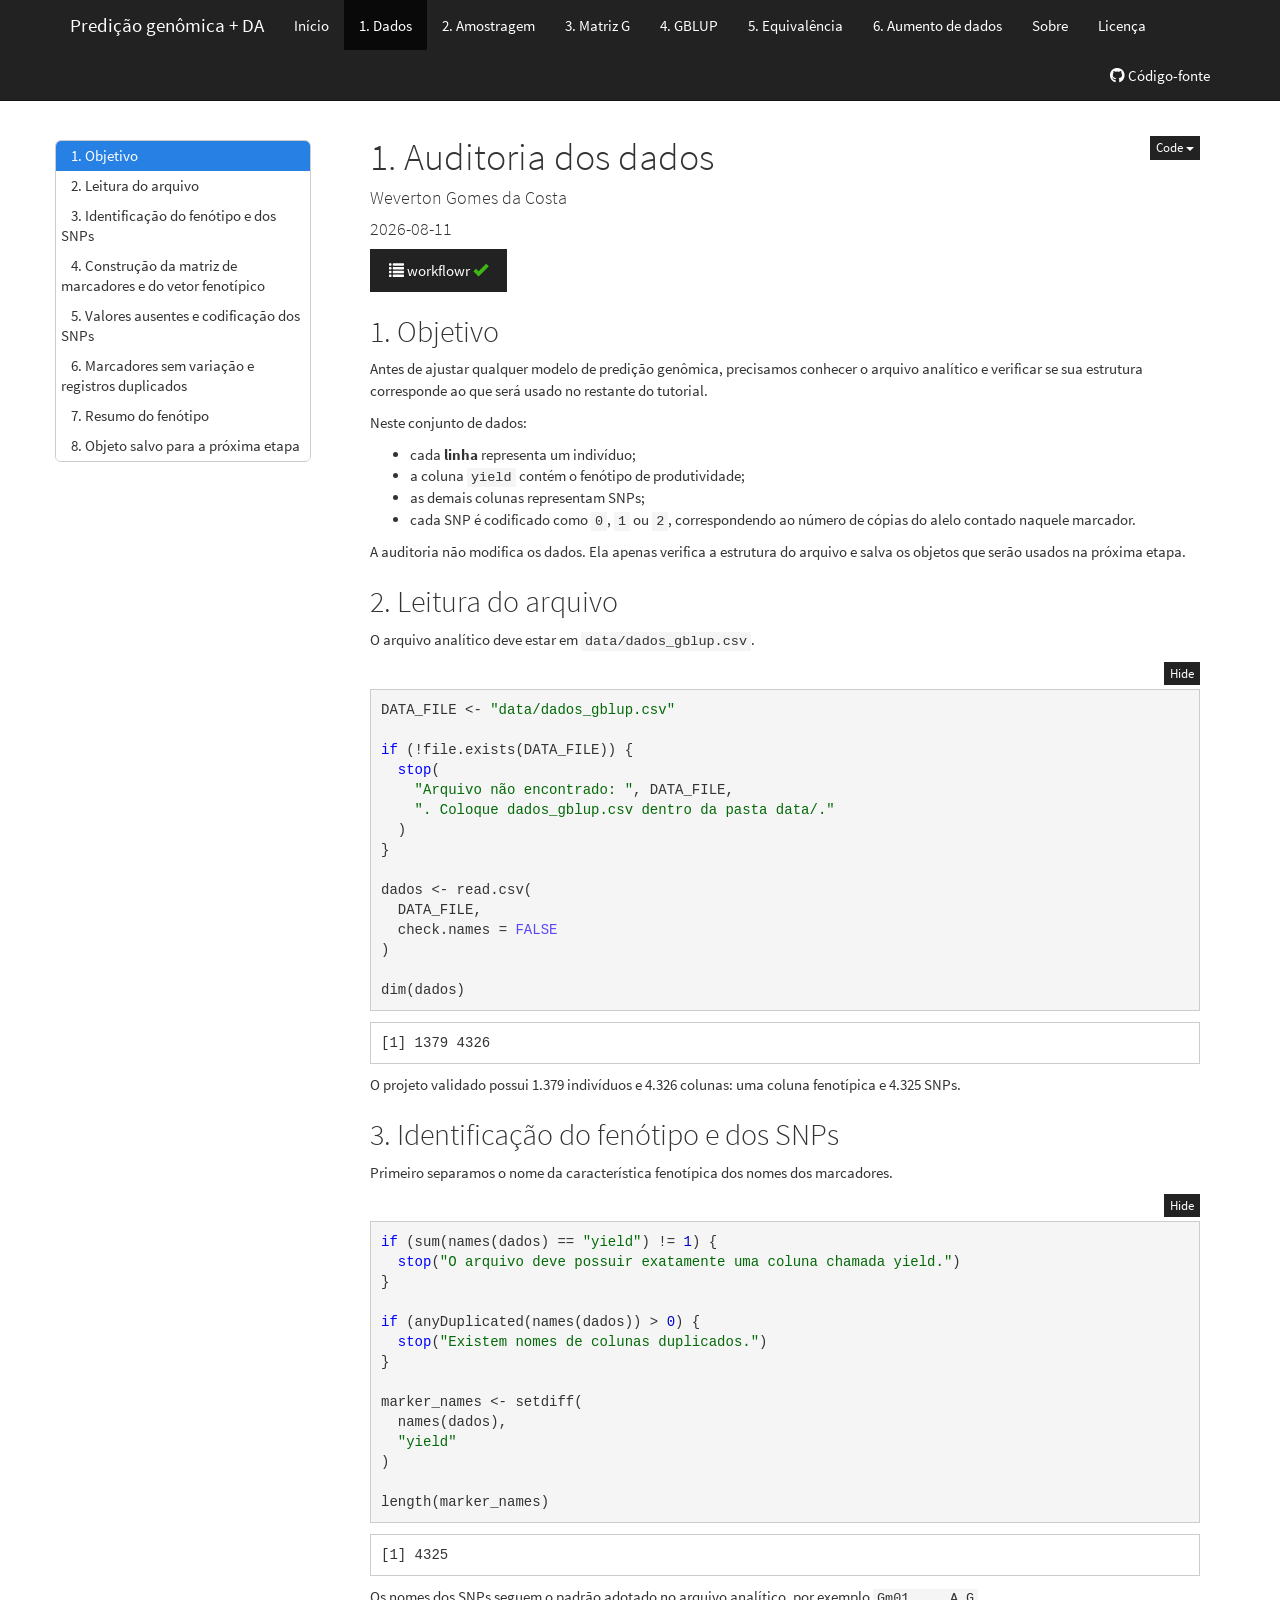
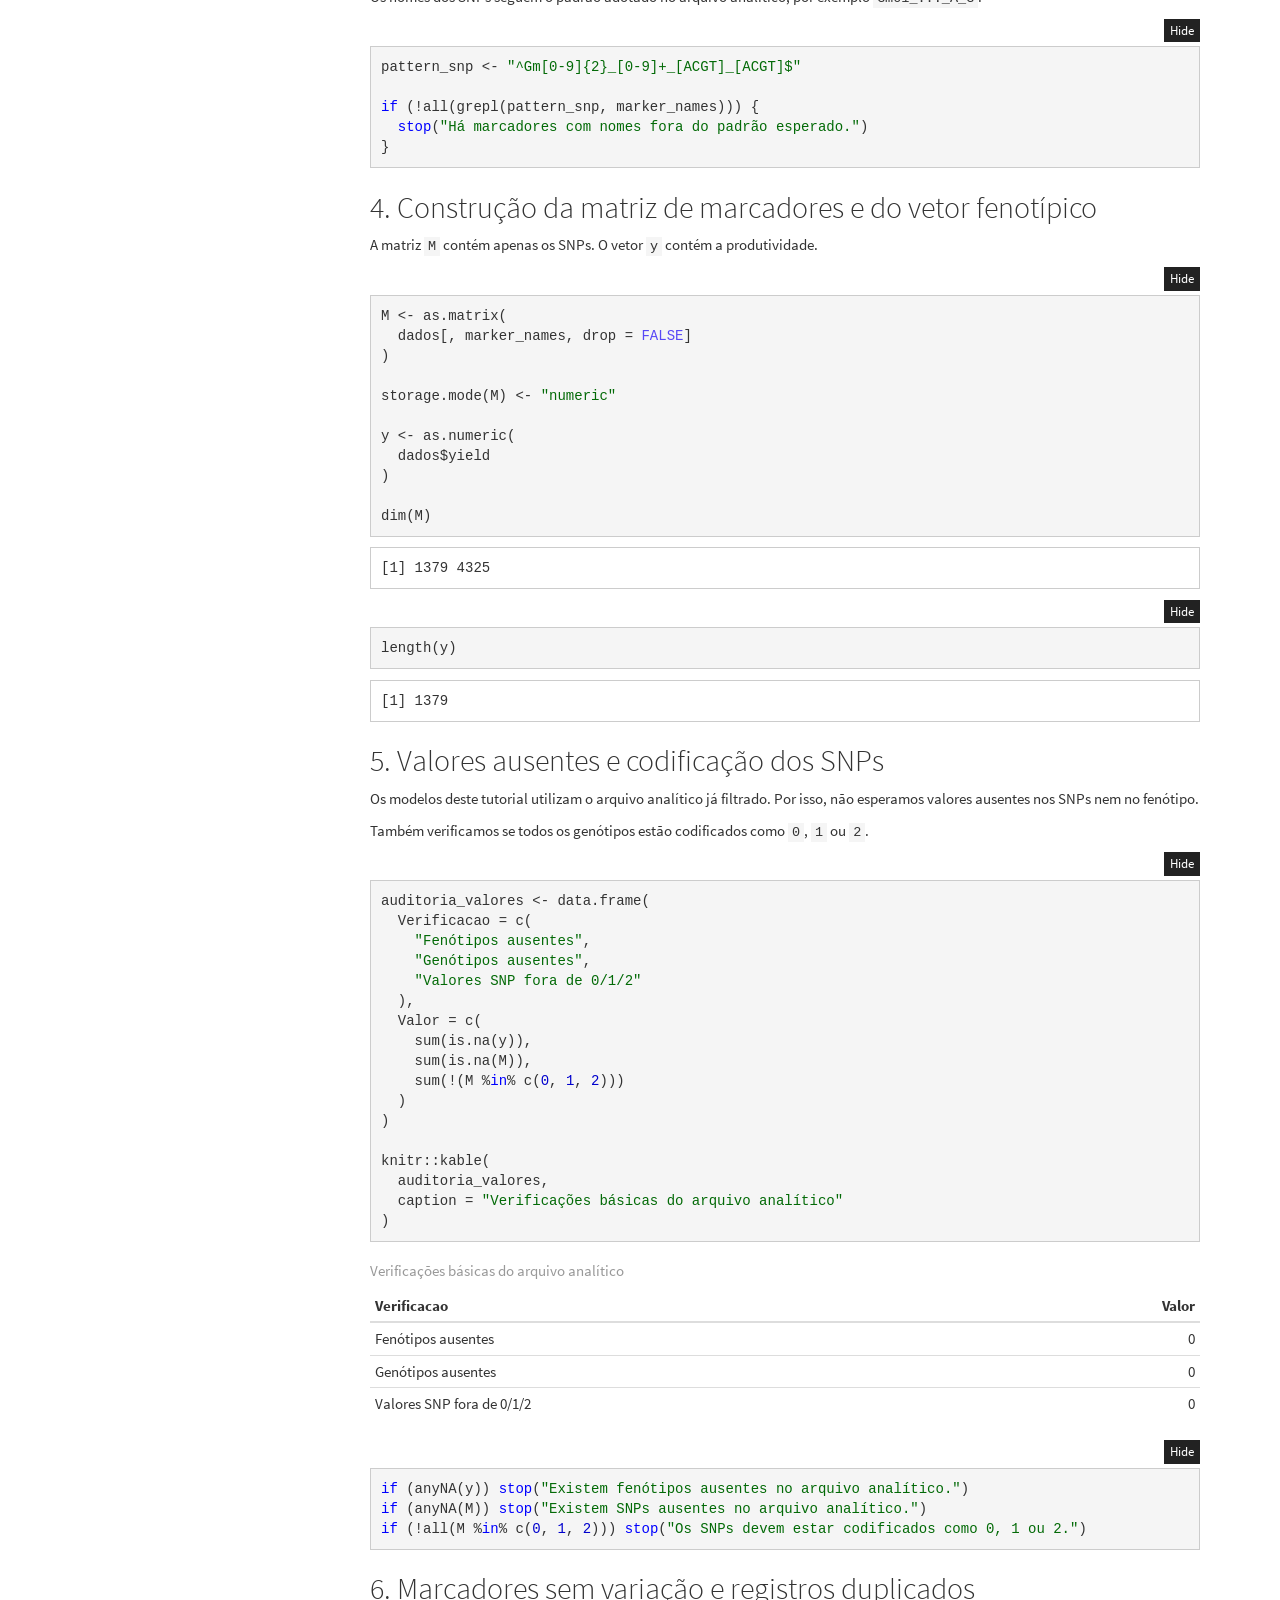
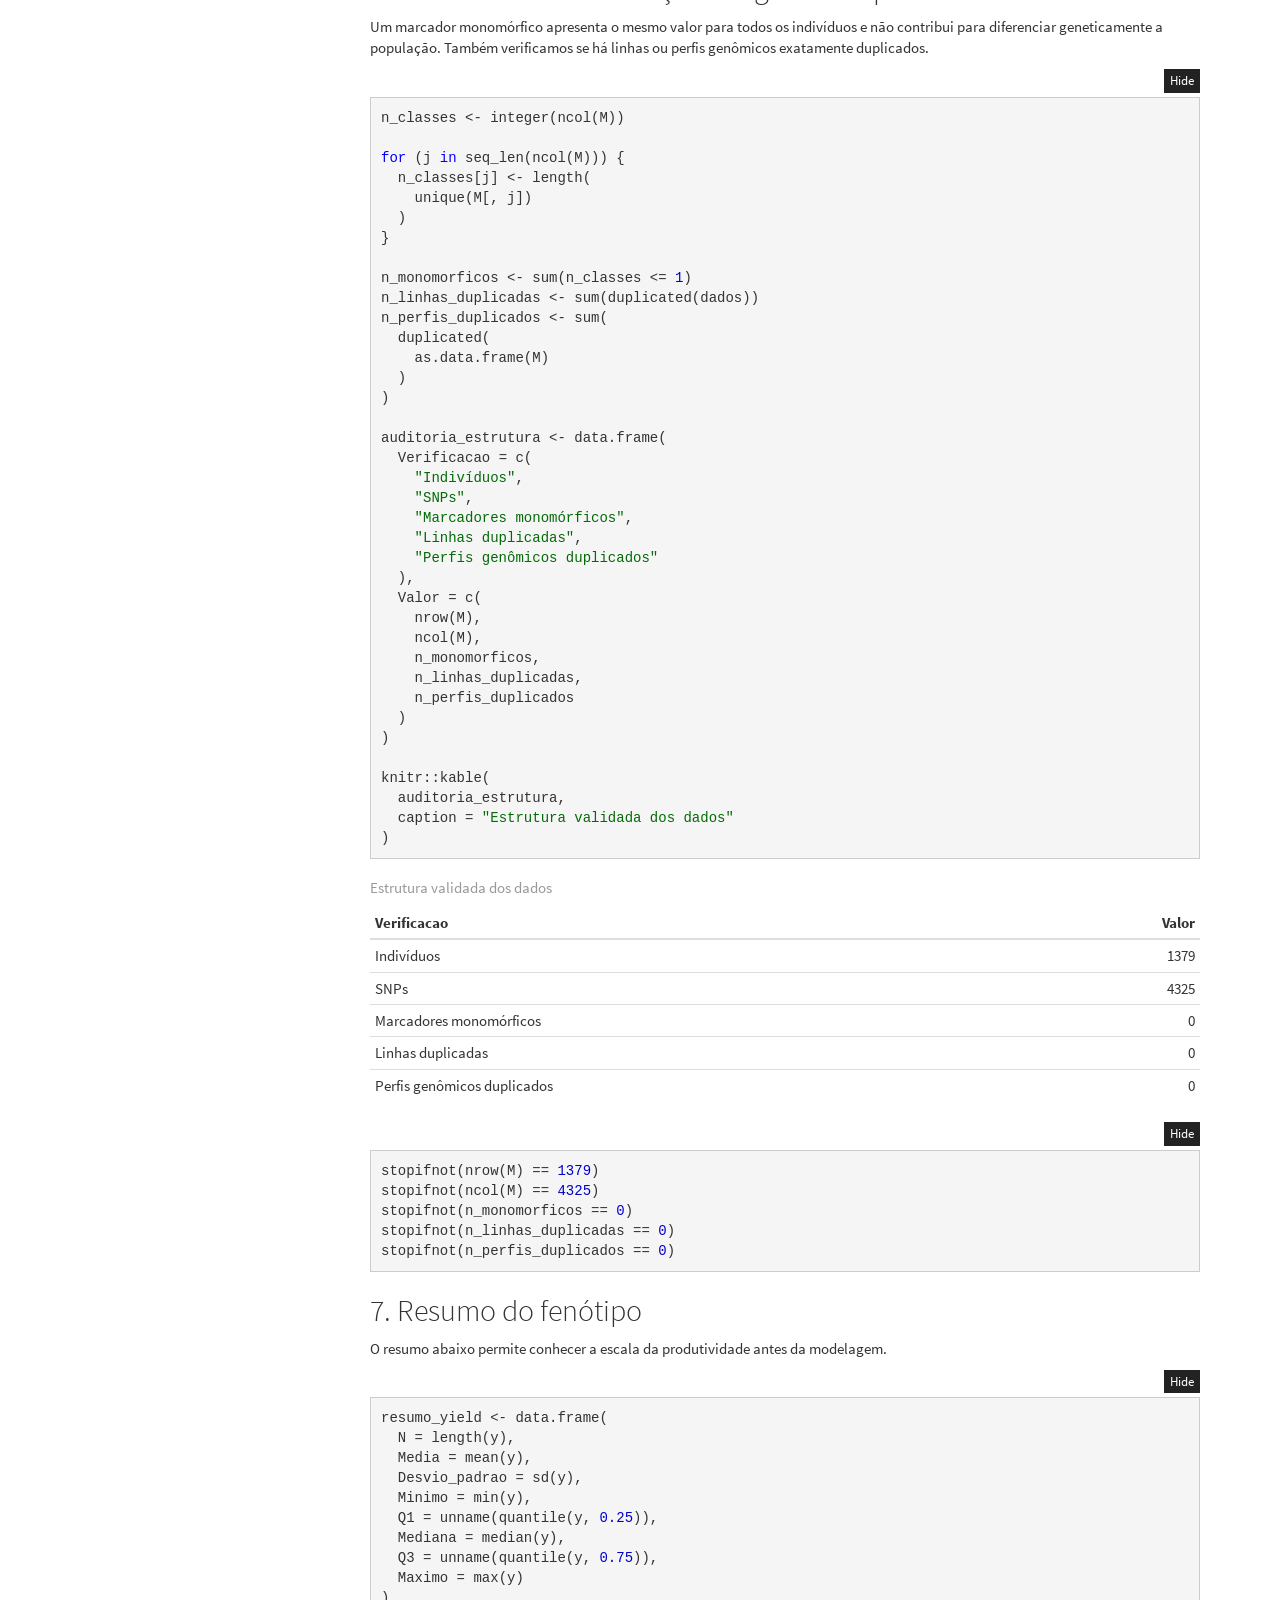
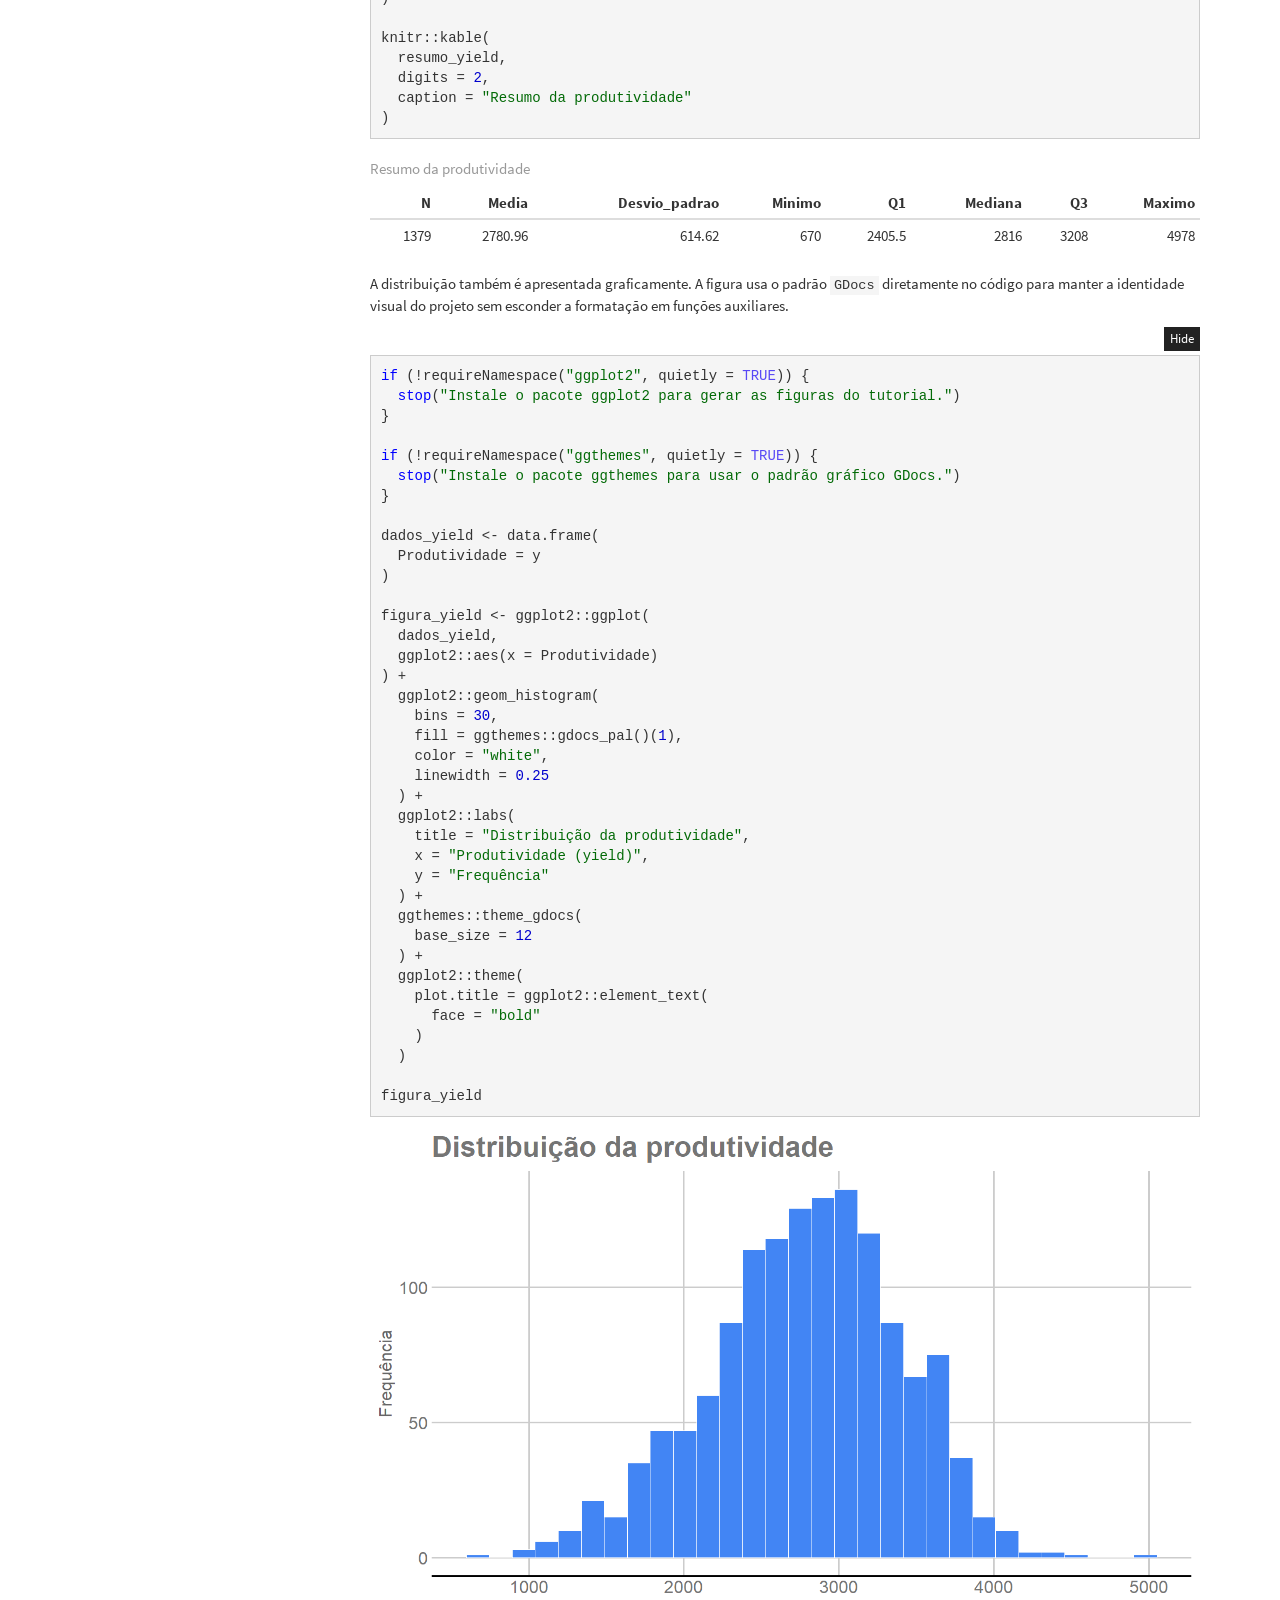
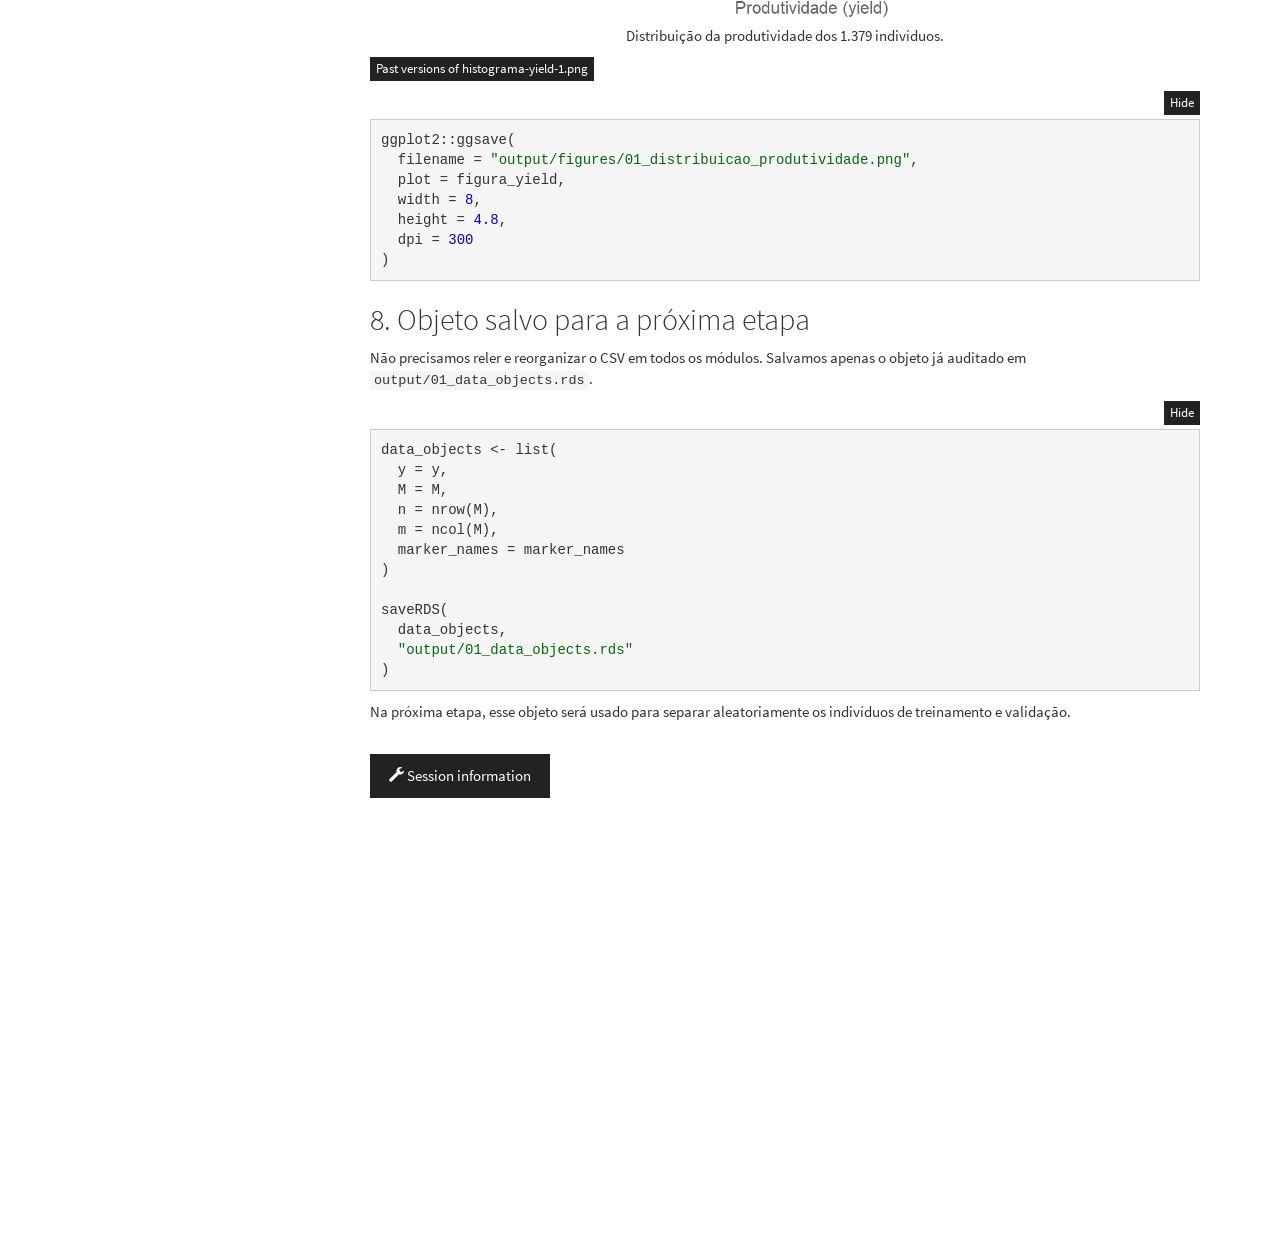
==== commit db45d13e: "Publish revised tutorial site" ====
--- a/docs/01_data_audit.html
+++ b/docs/01_data_audit.html
@@ -340,12 +340,12 @@
         <span class="icon-bar"></span>
         <span class="icon-bar"></span>
       </button>
-      <a class="navbar-brand" href="index.html">Genomic prediction + DA</a>
+      <a class="navbar-brand" href="index.html">Predição genômica + DA</a>
     </div>
     <div id="navbar" class="navbar-collapse collapse">
       <ul class="nav navbar-nav">
         <li>
-  <a href="index.html">Home</a>
+  <a href="index.html">Início</a>
 </li>
 <li>
   <a href="01_data_audit.html">1. Dados</a>
@@ -363,10 +363,13 @@
   <a href="05_equivalence.html">5. Equivalência</a>
 </li>
 <li>
-  <a href="06_data_augmentation.html">6. Data Augmentation</a>
+  <a href="06_data_augmentation.html">6. Aumento de dados</a>
 </li>
 <li>
-  <a href="about.html">About</a>
+  <a href="about.html">Sobre</a>
+</li>
+<li>
+  <a href="license.html">Licença</a>
 </li>
       </ul>
       <ul class="nav navbar-nav navbar-right">
@@ -374,7 +377,7 @@
   <a href="https://github.com/WevertonGomesCosta/genomic-prediction-data-augmentation">
     <span class="fa fa-github"></span>
      
-    Source
+    Código-fonte
   </a>
 </li>
       </ul>
@@ -559,15 +562,15 @@
 <div class="panel panel-default">
 <div class="panel-heading">
 <p class="panel-title">
-<a data-toggle="collapse" data-parent="#workflowr-checks" href="#strongRepositoryversionstrongahrefhttpsgithubcomWevertonGomesCostagenomicpredictiondataaugmentationtree94cb60b8fceb4c7967187316b02d81f136d801c1targetblank94cb60ba">
+<a data-toggle="collapse" data-parent="#workflowr-checks" href="#strongRepositoryversionstrongahrefhttpsgithubcomWevertonGomesCostagenomicpredictiondataaugmentationtree8882e17925ebda15e830b9767f2d76126b5caf78targetblank8882e17a">
 <span class="glyphicon glyphicon-ok text-success"
 aria-hidden="true"></span> <strong>Repository version:</strong>
-<a href="https://github.com/WevertonGomesCosta/genomic-prediction-data-augmentation/tree/94cb60b8fceb4c7967187316b02d81f136d801c1" target="_blank">94cb60b</a>
+<a href="https://github.com/WevertonGomesCosta/genomic-prediction-data-augmentation/tree/8882e17925ebda15e830b9767f2d76126b5caf78" target="_blank">8882e17</a>
 </a>
 </p>
 </div>
 <div
-id="strongRepositoryversionstrongahrefhttpsgithubcomWevertonGomesCostagenomicpredictiondataaugmentationtree94cb60b8fceb4c7967187316b02d81f136d801c1targetblank94cb60ba"
+id="strongRepositoryversionstrongahrefhttpsgithubcomWevertonGomesCostagenomicpredictiondataaugmentationtree8882e17925ebda15e830b9767f2d76126b5caf78targetblank8882e17a"
 class="panel-collapse collapse">
 <div class="panel-body">
 <p>
@@ -577,7 +580,7 @@
 </p>
 <p>
 The results in this page were generated with repository version
-<a href="https://github.com/WevertonGomesCosta/genomic-prediction-data-augmentation/tree/94cb60b8fceb4c7967187316b02d81f136d801c1" target="_blank">94cb60b</a>.
+<a href="https://github.com/WevertonGomesCosta/genomic-prediction-data-augmentation/tree/8882e17925ebda15e830b9767f2d76126b5caf78" target="_blank">8882e17</a>.
 See the <em>Past versions</em> tab to see a history of the changes made
 to the R Markdown and HTML files.
 </p>
@@ -600,14 +603,8 @@
     Ignored:    output/02_splits_mestre_30rep.rds
     Ignored:    output/03_genomic_objects.rds
     Ignored:    output/checkpoints/06_da_progress.csv
+    Ignored:    output/figures/
     Ignored:    varE.dat
-
-Untracked files:
-    Untracked:  results/01_data_audit.csv
-    Untracked:  results/02_splits_summary.csv
-    Untracked:  results/06_da_equivalence_vs_T100.csv
-    Untracked:  results/06_da_results.csv
-    Untracked:  results/06_da_vs_same_real.csv
 
 </code></pre>
 <p>
@@ -657,6 +654,40 @@
 Rmd
 </td>
 <td>
+<a href="https://github.com/WevertonGomesCosta/genomic-prediction-data-augmentation/blob/18bf634ecb494632d07b3c13cb02b23b93ddef3b/analysis/01_data_audit.Rmd" target="_blank">18bf634</a>
+</td>
+<td>
+Weverton Gomes da Costa
+</td>
+<td>
+2026-08-11
+</td>
+<td>
+Padroniza figura do módulo 1 no tema GDocs
+</td>
+</tr>
+<tr>
+<td>
+html
+</td>
+<td>
+<a href="https://rawcdn.githack.com/WevertonGomesCosta/genomic-prediction-data-augmentation/d32edc6ed8258adf2f831660fd3d0f69f4caf78e/docs/01_data_audit.html" target="_blank">d32edc6</a>
+</td>
+<td>
+WevertonGomesCosta
+</td>
+<td>
+2026-08-11
+</td>
+<td>
+Publish workflowr tutorial site
+</td>
+</tr>
+<tr>
+<td>
+Rmd
+</td>
+<td>
 <a href="https://github.com/WevertonGomesCosta/genomic-prediction-data-augmentation/blob/2f4d2fd8427d79e25ccbe799586d80ca6e290adf/analysis/01_data_audit.Rmd" target="_blank">2f4d2fd</a>
 </td>
 <td>
@@ -959,13 +990,96 @@
 </tr>
 </tbody>
 </table>
-<pre class="r"><code>hist(
-  y,
-  breaks = 30,
-  xlab = &quot;Produtividade (yield)&quot;,
-  main = &quot;Distribuição da produtividade&quot;
+<p>A distribuição também é apresentada graficamente. A figura usa o
+padrão <code>GDocs</code> diretamente no código para manter a identidade
+visual do projeto sem esconder a formatação em funções auxiliares.</p>
+<pre class="r"><code>if (!requireNamespace(&quot;ggplot2&quot;, quietly = TRUE)) {
+  stop(&quot;Instale o pacote ggplot2 para gerar as figuras do tutorial.&quot;)
+}
+
+if (!requireNamespace(&quot;ggthemes&quot;, quietly = TRUE)) {
+  stop(&quot;Instale o pacote ggthemes para usar o padrão gráfico GDocs.&quot;)
+}
+
+dados_yield &lt;- data.frame(
+  Produtividade = y
+)
+
+figura_yield &lt;- ggplot2::ggplot(
+  dados_yield,
+  ggplot2::aes(x = Produtividade)
+) +
+  ggplot2::geom_histogram(
+    bins = 30,
+    fill = ggthemes::gdocs_pal()(1),
+    color = &quot;white&quot;,
+    linewidth = 0.25
+  ) +
+  ggplot2::labs(
+    title = &quot;Distribuição da produtividade&quot;,
+    x = &quot;Produtividade (yield)&quot;,
+    y = &quot;Frequência&quot;
+  ) +
+  ggthemes::theme_gdocs(
+    base_size = 12
+  ) +
+  ggplot2::theme(
+    plot.title = ggplot2::element_text(
+      face = &quot;bold&quot;
+    )
+  )
+
+figura_yield</code></pre>
+<div class="figure" style="text-align: center">
+<img src="figure/01_data_audit.Rmd/histograma-yield-1.png" alt="Distribuição da produtividade dos 1.379 indivíduos." width="100%" />
+<p class="caption">
+Distribuição da produtividade dos 1.379 indivíduos.
+</p>
+</div>
+<p>
+<button type="button" class="btn btn-default btn-xs btn-workflowr btn-workflowr-fig" data-toggle="collapse" data-target="#fig-histograma-yield-1">
+Past versions of histograma-yield-1.png
+</button>
+</p>
+<div id="fig-histograma-yield-1" class="collapse">
+<div class="table-responsive">
+<table class="table table-condensed table-hover">
+<thead>
+<tr>
+<th>
+Version
+</th>
+<th>
+Author
+</th>
+<th>
+Date
+</th>
+</tr>
+</thead>
+<tbody>
+<tr>
+<td>
+<a href="https://github.com/WevertonGomesCosta/genomic-prediction-data-augmentation/blob/d32edc6ed8258adf2f831660fd3d0f69f4caf78e/docs/figure/01_data_audit.Rmd/histograma-yield-1.png" target="_blank">d32edc6</a>
+</td>
+<td>
+WevertonGomesCosta
+</td>
+<td>
+2026-08-11
+</td>
+</tr>
+</tbody>
+</table>
+</div>
+</div>
+<pre class="r"><code>ggplot2::ggsave(
+  filename = &quot;output/figures/01_distribuicao_produtividade.png&quot;,
+  plot = figura_yield,
+  width = 8,
+  height = 4.8,
+  dpi = 300
 )</code></pre>
-<p><img src="figure/01_data_audit.Rmd/histograma-yield-1.png" width="100%" style="display: block; margin: auto;" /></p>
 </div>
 <div id="objeto-salvo-para-a-próxima-etapa" class="section level2">
 <h2>8. Objeto salvo para a próxima etapa</h2>
@@ -1014,25 +1128,29 @@
 [1] stats     graphics  grDevices utils     datasets  methods   base     
 
 loaded via a namespace (and not attached):
- [1] vctrs_0.7.1       cli_3.6.5         knitr_1.50        rlang_1.1.7      
- [5] xfun_0.54         stringi_1.8.7     otel_0.2.0        promises_1.5.0   
- [9] jsonlite_2.0.0    workflowr_1.7.2   glue_1.8.0        rprojroot_2.1.1  
-[13] git2r_0.36.2      htmltools_0.5.9   httpuv_1.6.16     sass_0.4.10      
-[17] rmarkdown_2.30    evaluate_1.0.5    jquerylib_0.1.4   tibble_3.3.1     
-[21] fastmap_1.2.0     yaml_2.3.12       lifecycle_1.0.5   whisker_0.4.1    
-[25] stringr_1.6.0     compiler_4.5.1    fs_1.6.6          Rcpp_1.1.1       
-[29] pkgconfig_2.0.3   rstudioapi_0.17.1 later_1.4.4       digest_0.6.39    
-[33] R6_2.6.1          pillar_1.11.1     magrittr_2.0.4    bslib_0.9.0      
-[37] tools_4.5.1       cachem_1.1.0     </code></pre>
-</div>
-</div>
-</div>
-</div>
-</div>
-</div>
-</div>
-
-<div id="rmd-source-code">[base64]</div>
+ [1] gtable_0.3.6       jsonlite_2.0.0     dplyr_1.2.1        compiler_4.5.1    
+ [5] promises_1.5.0     tidyselect_1.2.1   Rcpp_1.1.1         stringr_1.6.0     
+ [9] git2r_0.36.2       dichromat_2.0-0.1  later_1.4.4        jquerylib_0.1.4   
+[13] textshaping_1.0.4  systemfonts_1.3.1  scales_1.4.0       yaml_2.3.12       
+[17] fastmap_1.2.0      ggplot2_4.0.3      R6_2.6.1           labeling_0.4.3    
+[21] generics_0.1.4     workflowr_1.7.2    knitr_1.50         tibble_3.3.1      
+[25] rprojroot_2.1.1    bslib_0.9.0        pillar_1.11.1      RColorBrewer_1.1-3
+[29] ggthemes_5.2.0     rlang_1.1.7        cachem_1.1.0       stringi_1.8.7     
+[33] httpuv_1.6.16      xfun_0.54          S7_0.2.1           fs_1.6.6          
+[37] sass_0.4.10        otel_0.2.0         cli_3.6.5          withr_3.0.2       
+[41] magrittr_2.0.4     digest_0.6.39      grid_4.5.1         rstudioapi_0.17.1 
+[45] lifecycle_1.0.5    vctrs_0.7.1        evaluate_1.0.5     glue_1.8.0        
+[49] farver_2.1.2       whisker_0.4.1      ragg_1.5.0         purrr_1.2.1       
+[53] rmarkdown_2.30     tools_4.5.1        pkgconfig_2.0.3    htmltools_0.5.9   </code></pre>
+</div>
+</div>
+</div>
+</div>
+</div>
+</div>
+</div>
+
+<div id="rmd-source-code">[base64]</div>
 
 <!-- Adjust MathJax settings so that all math formulae are shown using
 TeX fonts only; see
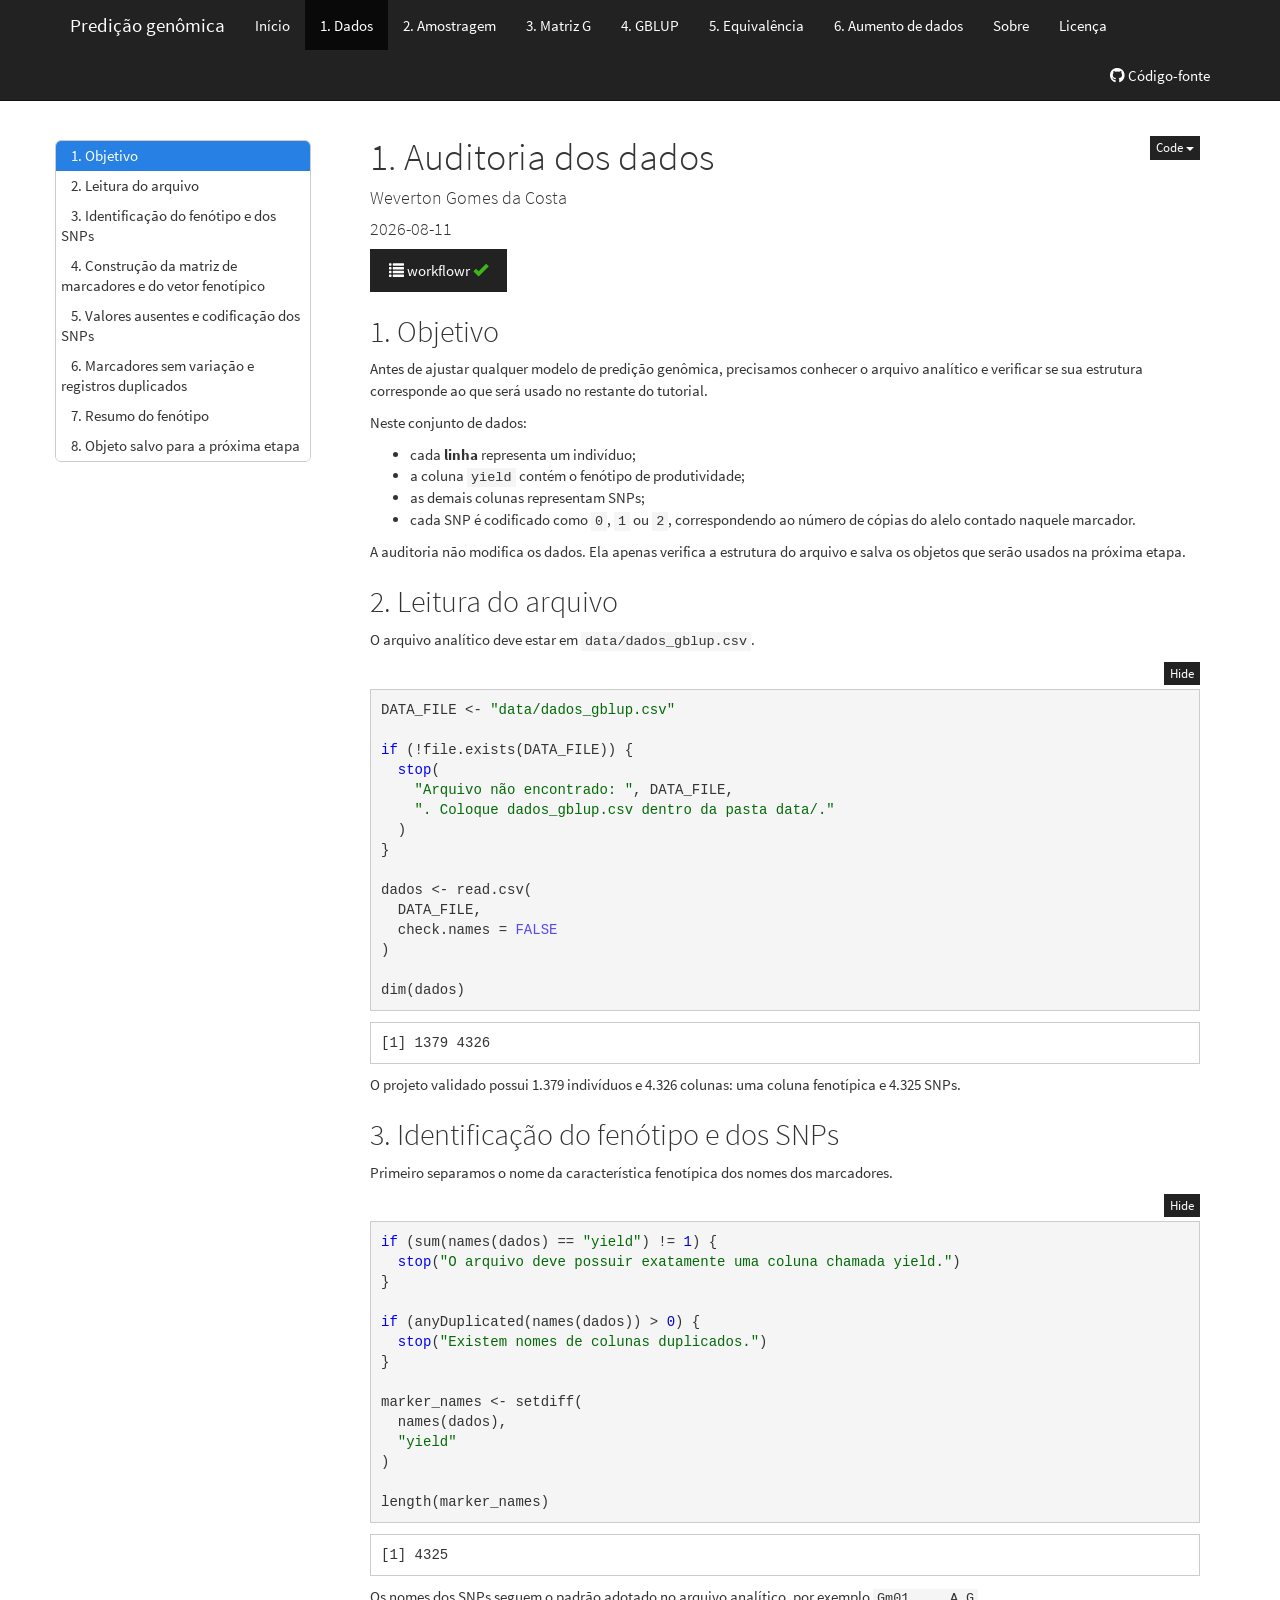
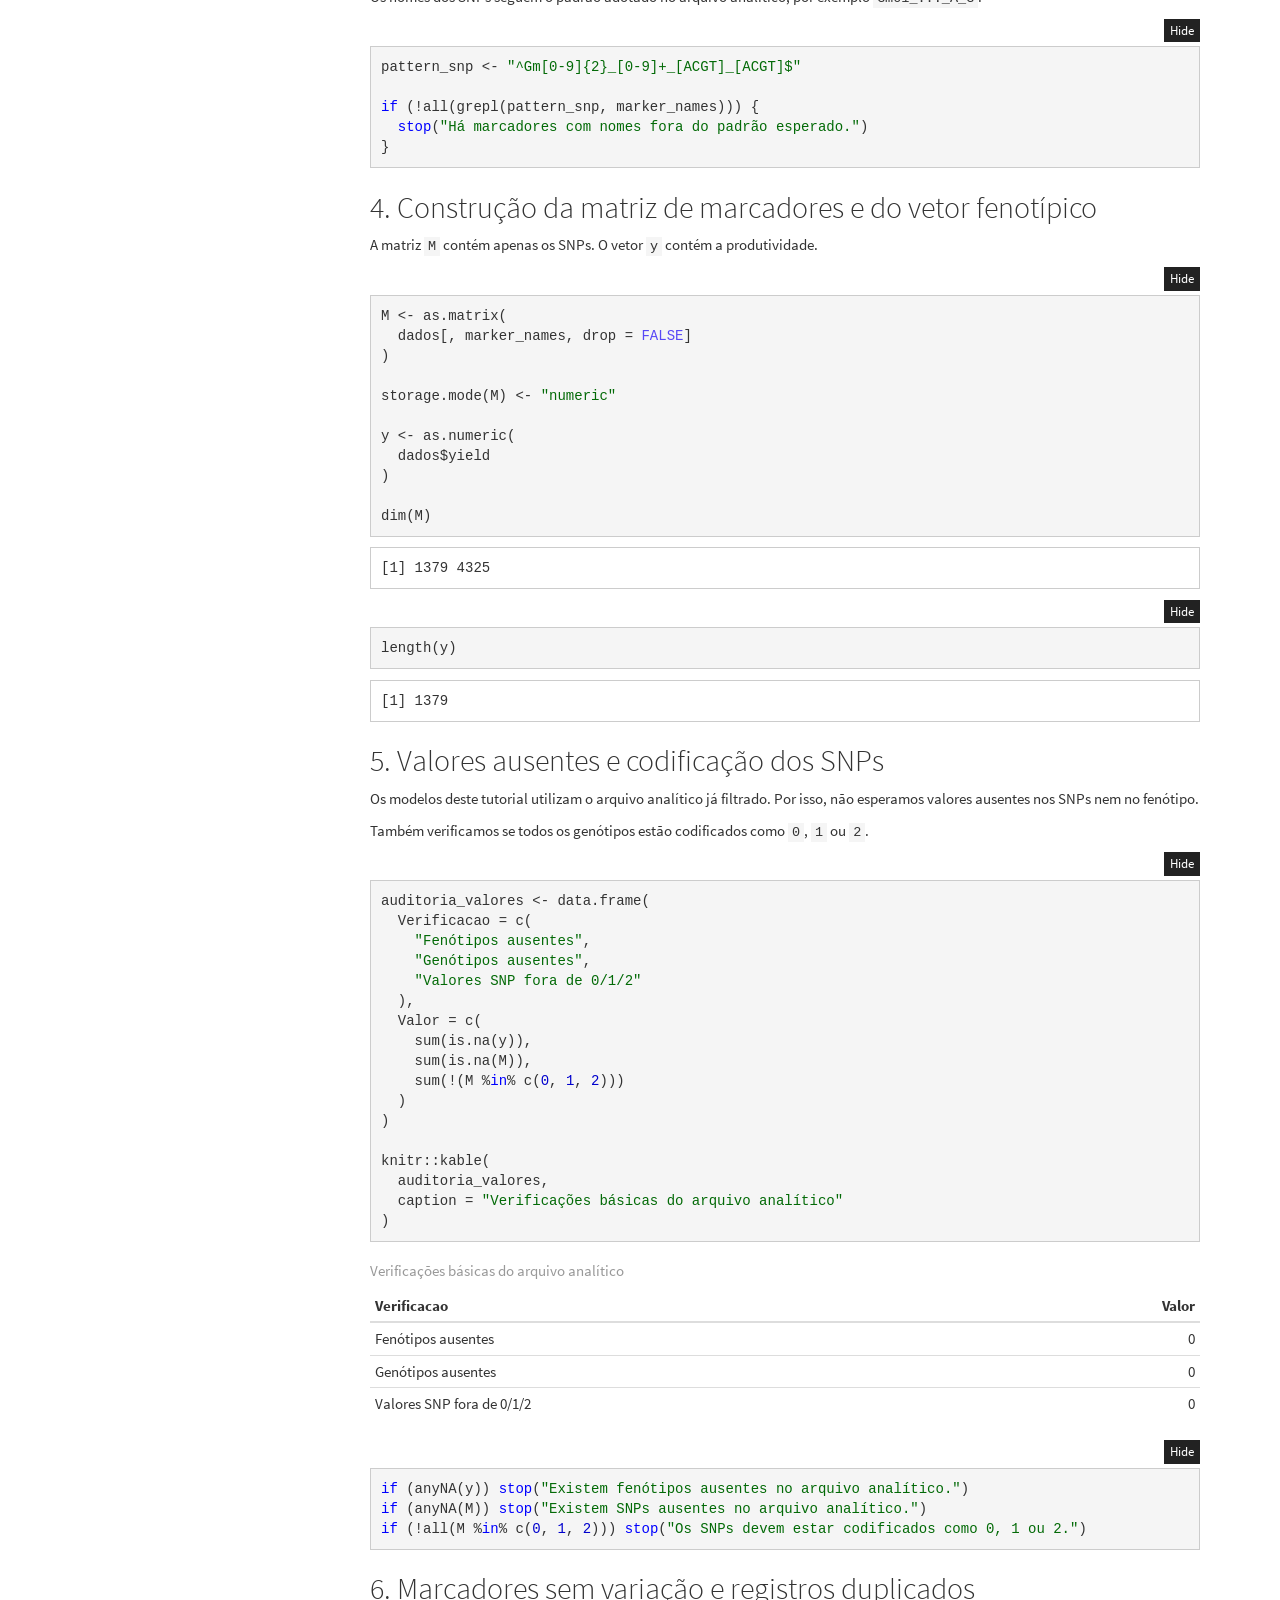
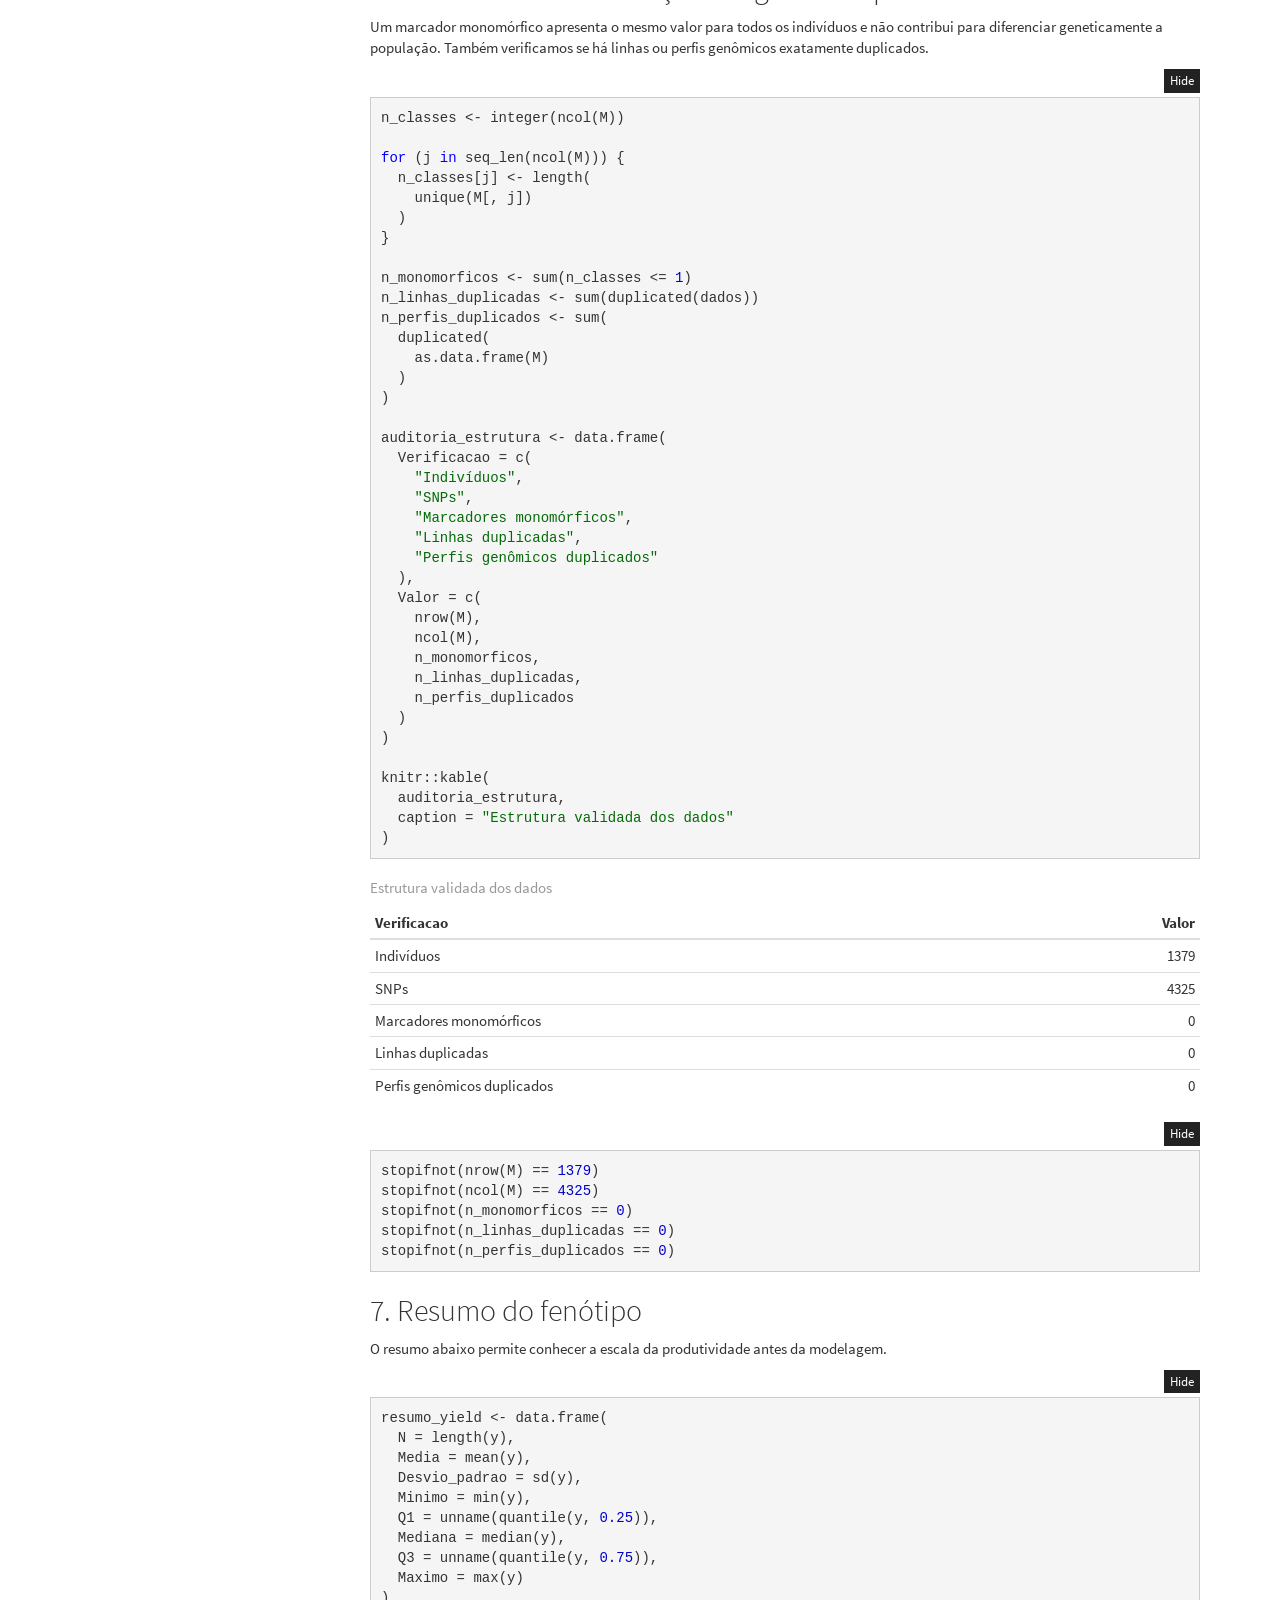
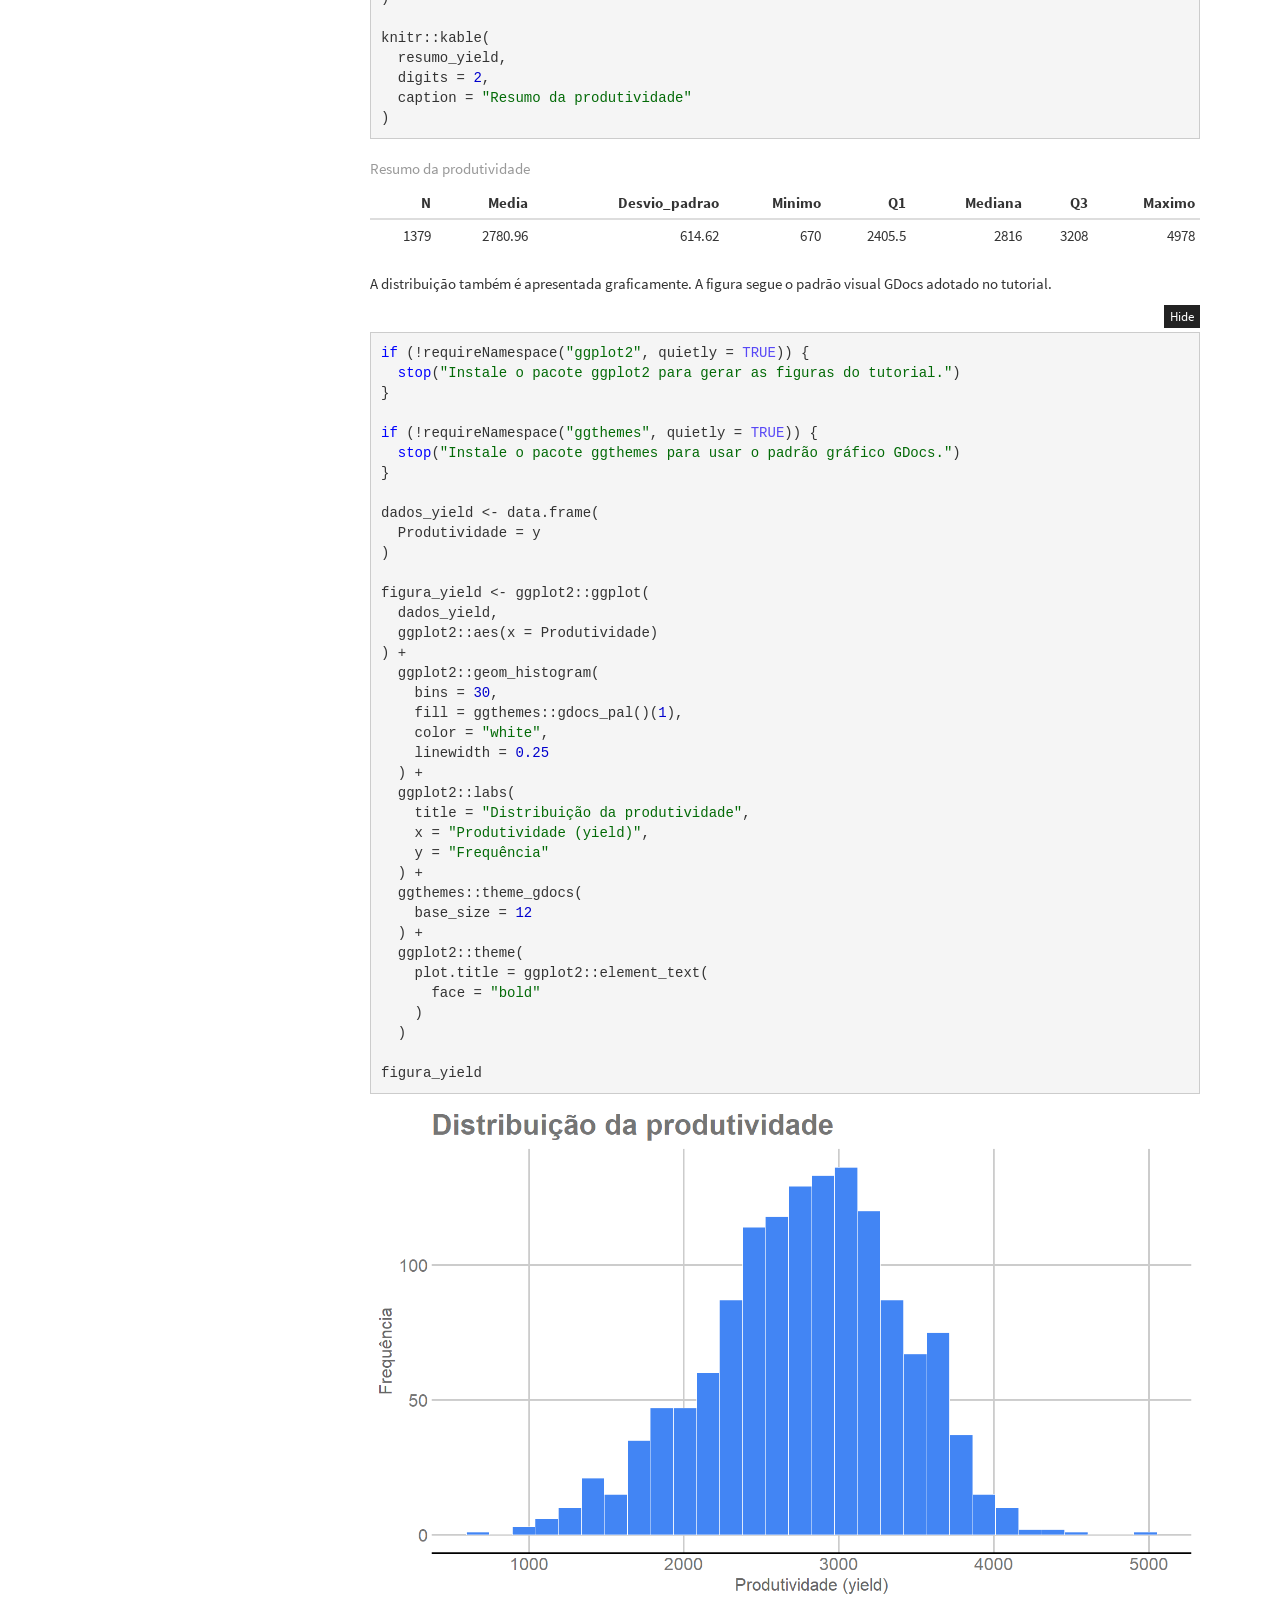
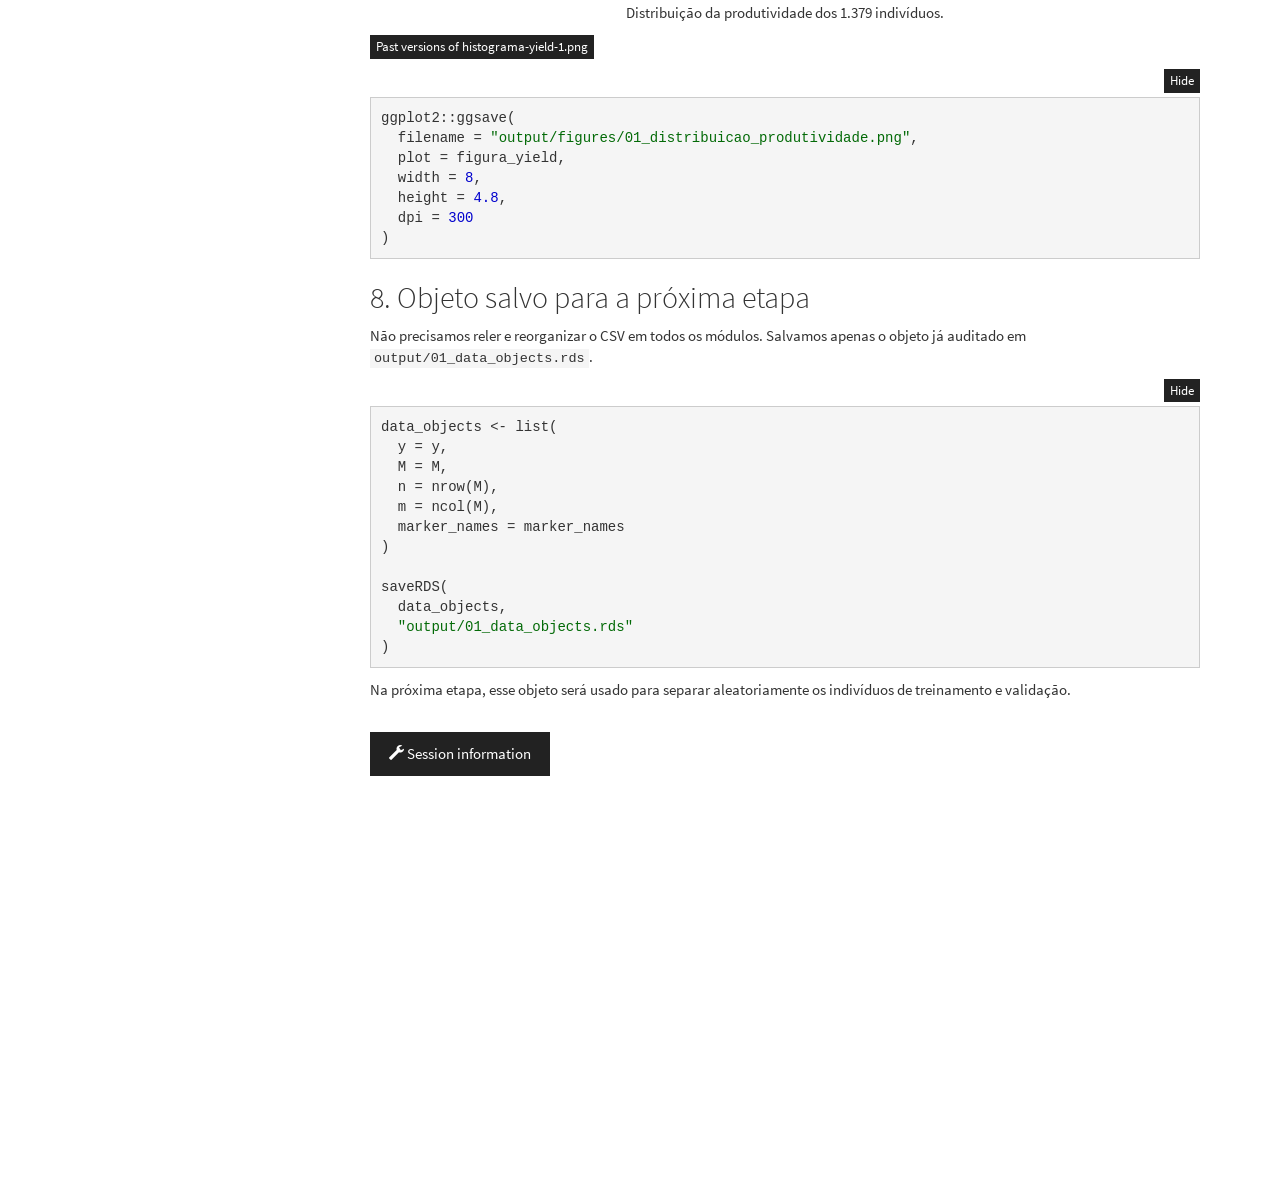
==== commit 28d4e988: "Publish tutorial didactic revisions" ====
--- a/docs/01_data_audit.html
+++ b/docs/01_data_audit.html
@@ -340,7 +340,7 @@
         <span class="icon-bar"></span>
         <span class="icon-bar"></span>
       </button>
-      <a class="navbar-brand" href="index.html">Predição genômica + DA</a>
+      <a class="navbar-brand" href="index.html">Predição genômica</a>
     </div>
     <div id="navbar" class="navbar-collapse collapse">
       <ul class="nav navbar-nav">
@@ -562,15 +562,15 @@
 <div class="panel panel-default">
 <div class="panel-heading">
 <p class="panel-title">
-<a data-toggle="collapse" data-parent="#workflowr-checks" href="#strongRepositoryversionstrongahrefhttpsgithubcomWevertonGomesCostagenomicpredictiondataaugmentationtree8882e17925ebda15e830b9767f2d76126b5caf78targetblank8882e17a">
+<a data-toggle="collapse" data-parent="#workflowr-checks" href="#strongRepositoryversionstrongahrefhttpsgithubcomWevertonGomesCostagenomicpredictiondataaugmentationtree8e6d035ac27d2ad8f6a7fa959e463a7a10cf85f3targetblank8e6d035a">
 <span class="glyphicon glyphicon-ok text-success"
 aria-hidden="true"></span> <strong>Repository version:</strong>
-<a href="https://github.com/WevertonGomesCosta/genomic-prediction-data-augmentation/tree/8882e17925ebda15e830b9767f2d76126b5caf78" target="_blank">8882e17</a>
+<a href="https://github.com/WevertonGomesCosta/genomic-prediction-data-augmentation/tree/8e6d035ac27d2ad8f6a7fa959e463a7a10cf85f3" target="_blank">8e6d035</a>
 </a>
 </p>
 </div>
 <div
-id="strongRepositoryversionstrongahrefhttpsgithubcomWevertonGomesCostagenomicpredictiondataaugmentationtree8882e17925ebda15e830b9767f2d76126b5caf78targetblank8882e17a"
+id="strongRepositoryversionstrongahrefhttpsgithubcomWevertonGomesCostagenomicpredictiondataaugmentationtree8e6d035ac27d2ad8f6a7fa959e463a7a10cf85f3targetblank8e6d035a"
 class="panel-collapse collapse">
 <div class="panel-body">
 <p>
@@ -580,7 +580,7 @@
 </p>
 <p>
 The results in this page were generated with repository version
-<a href="https://github.com/WevertonGomesCosta/genomic-prediction-data-augmentation/tree/8882e17925ebda15e830b9767f2d76126b5caf78" target="_blank">8882e17</a>.
+<a href="https://github.com/WevertonGomesCosta/genomic-prediction-data-augmentation/tree/8e6d035ac27d2ad8f6a7fa959e463a7a10cf85f3" target="_blank">8e6d035</a>.
 See the <em>Past versions</em> tab to see a history of the changes made
 to the R Markdown and HTML files.
 </p>
@@ -597,6 +597,7 @@
 Ignored files:
     Ignored:    .Rproj.user/
     Ignored:    ETA_1_varU.dat
+    Ignored:    data/artigo_submissãoCBA_26_1_nias_licae_.pdf
     Ignored:    data/dados_gblup.csv
     Ignored:    mu.dat
     Ignored:    output/01_data_objects.rds
@@ -654,6 +655,40 @@
 Rmd
 </td>
 <td>
+<a href="https://github.com/WevertonGomesCosta/genomic-prediction-data-augmentation/blob/4eacb63b8f4abba4d60b50cdaf736f9c28f13b2d/analysis/01_data_audit.Rmd" target="_blank">4eacb63</a>
+</td>
+<td>
+Weverton Gomes da Costa
+</td>
+<td>
+2026-08-11
+</td>
+<td>
+Remove implementation commentary from module 1
+</td>
+</tr>
+<tr>
+<td>
+html
+</td>
+<td>
+<a href="https://rawcdn.githack.com/WevertonGomesCosta/genomic-prediction-data-augmentation/db45d13e26a47d0fb6981c58229aad355d09def9/docs/01_data_audit.html" target="_blank">db45d13</a>
+</td>
+<td>
+WevertonGomesCosta
+</td>
+<td>
+2026-08-11
+</td>
+<td>
+Publish revised tutorial site
+</td>
+</tr>
+<tr>
+<td>
+Rmd
+</td>
+<td>
 <a href="https://github.com/WevertonGomesCosta/genomic-prediction-data-augmentation/blob/18bf634ecb494632d07b3c13cb02b23b93ddef3b/analysis/01_data_audit.Rmd" target="_blank">18bf634</a>
 </td>
 <td>
@@ -990,9 +1025,8 @@
 </tr>
 </tbody>
 </table>
-<p>A distribuição também é apresentada graficamente. A figura usa o
-padrão <code>GDocs</code> diretamente no código para manter a identidade
-visual do projeto sem esconder a formatação em funções auxiliares.</p>
+<p>A distribuição também é apresentada graficamente. A figura segue o
+padrão visual GDocs adotado no tutorial.</p>
 <pre class="r"><code>if (!requireNamespace(&quot;ggplot2&quot;, quietly = TRUE)) {
   stop(&quot;Instale o pacote ggplot2 para gerar as figuras do tutorial.&quot;)
 }
@@ -1060,6 +1094,17 @@
 <tbody>
 <tr>
 <td>
+<a href="https://github.com/WevertonGomesCosta/genomic-prediction-data-augmentation/blob/db45d13e26a47d0fb6981c58229aad355d09def9/docs/figure/01_data_audit.Rmd/histograma-yield-1.png" target="_blank">db45d13</a>
+</td>
+<td>
+WevertonGomesCosta
+</td>
+<td>
+2026-08-11
+</td>
+</tr>
+<tr>
+<td>
 <a href="https://github.com/WevertonGomesCosta/genomic-prediction-data-augmentation/blob/d32edc6ed8258adf2f831660fd3d0f69f4caf78e/docs/figure/01_data_audit.Rmd/histograma-yield-1.png" target="_blank">d32edc6</a>
 </td>
 <td>
@@ -1150,7 +1195,7 @@
 </div>
 </div>
 
-<div id="rmd-source-code">[base64]</div>
+<div id="rmd-source-code">[base64]</div>
 
 <!-- Adjust MathJax settings so that all math formulae are shown using
 TeX fonts only; see
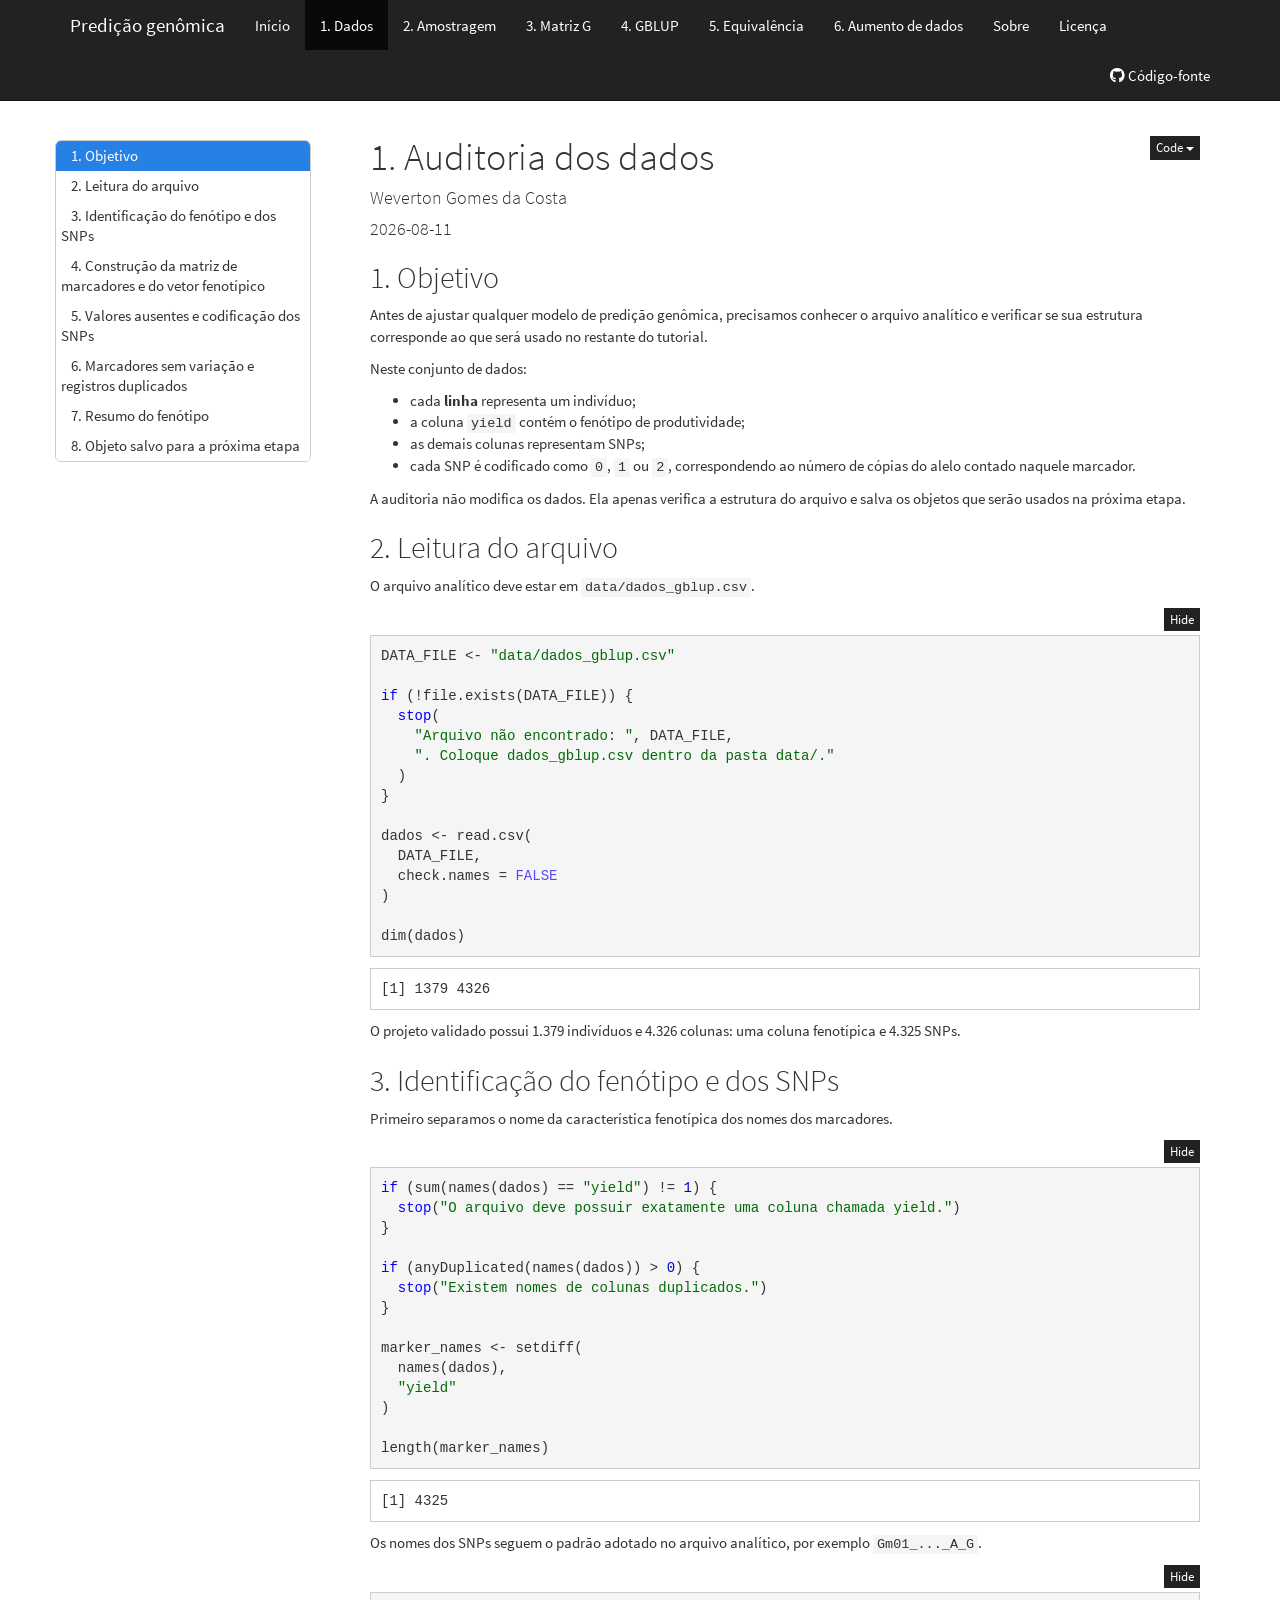
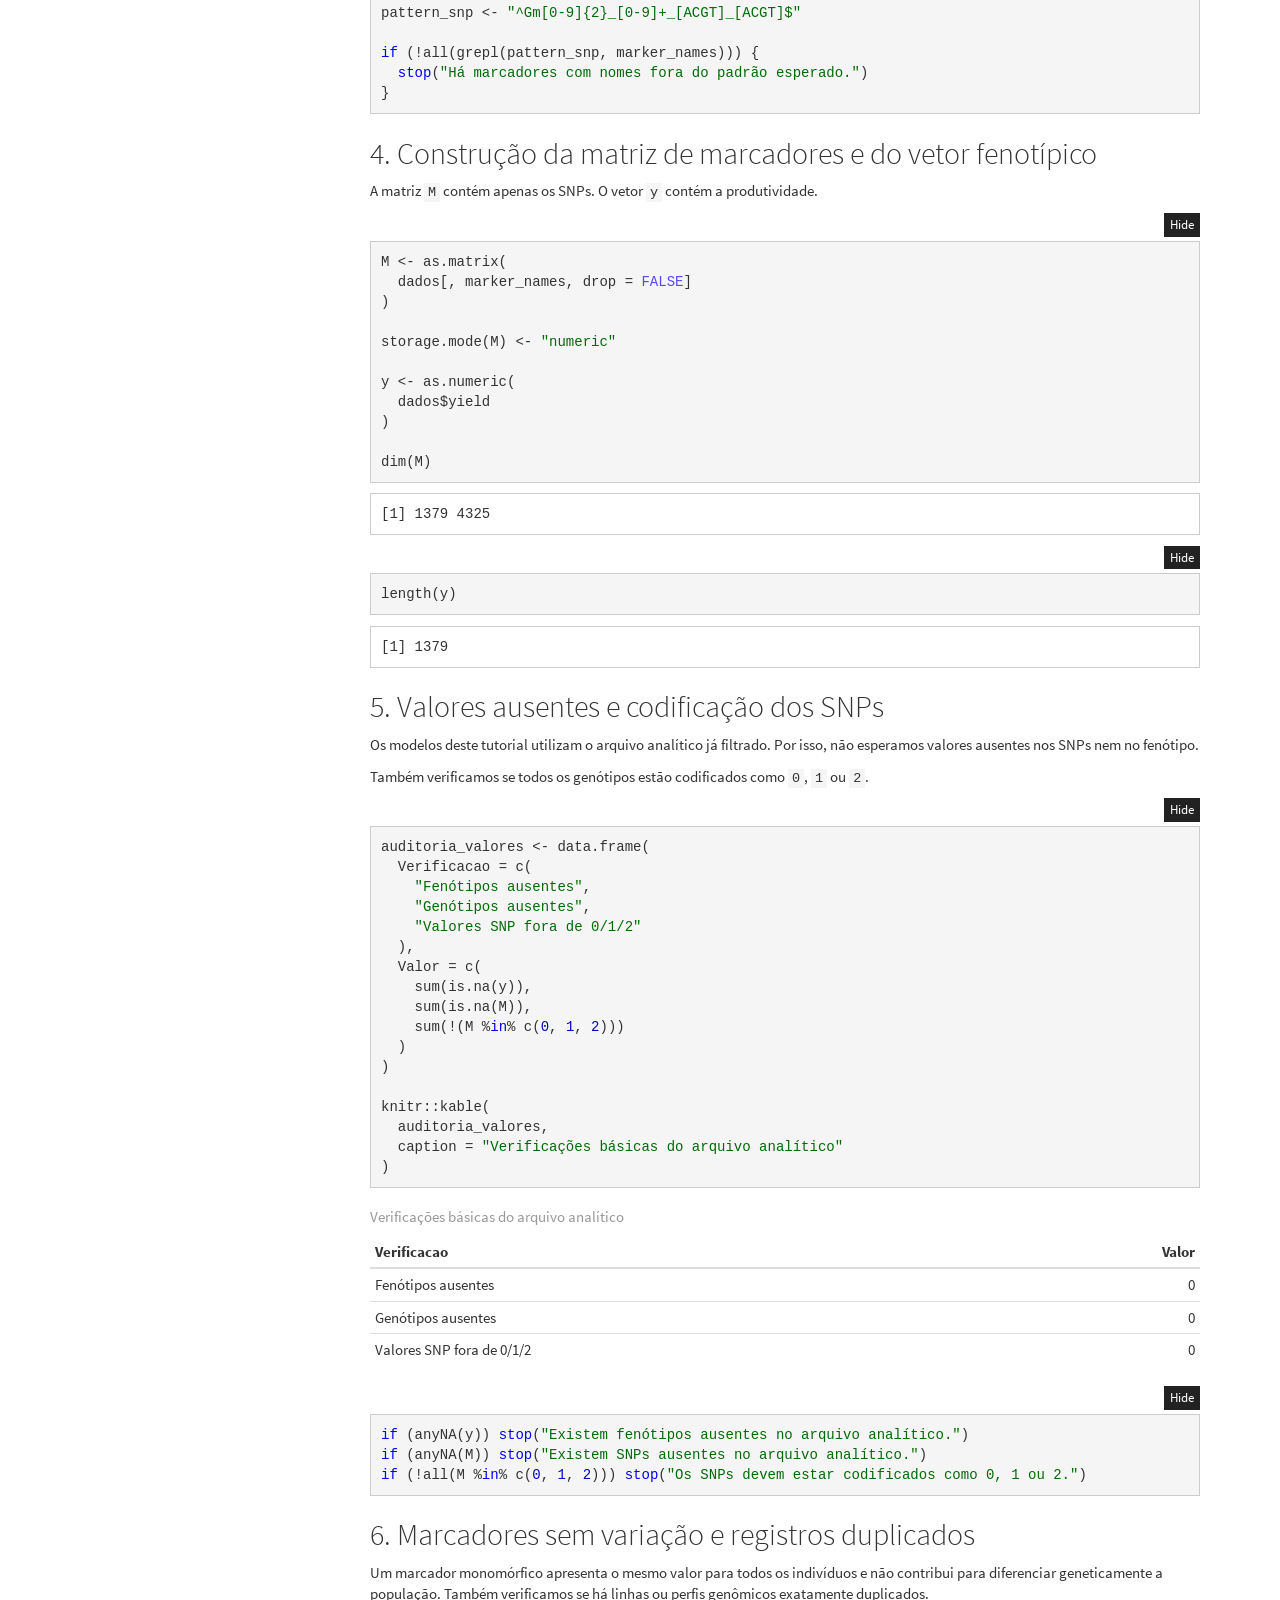
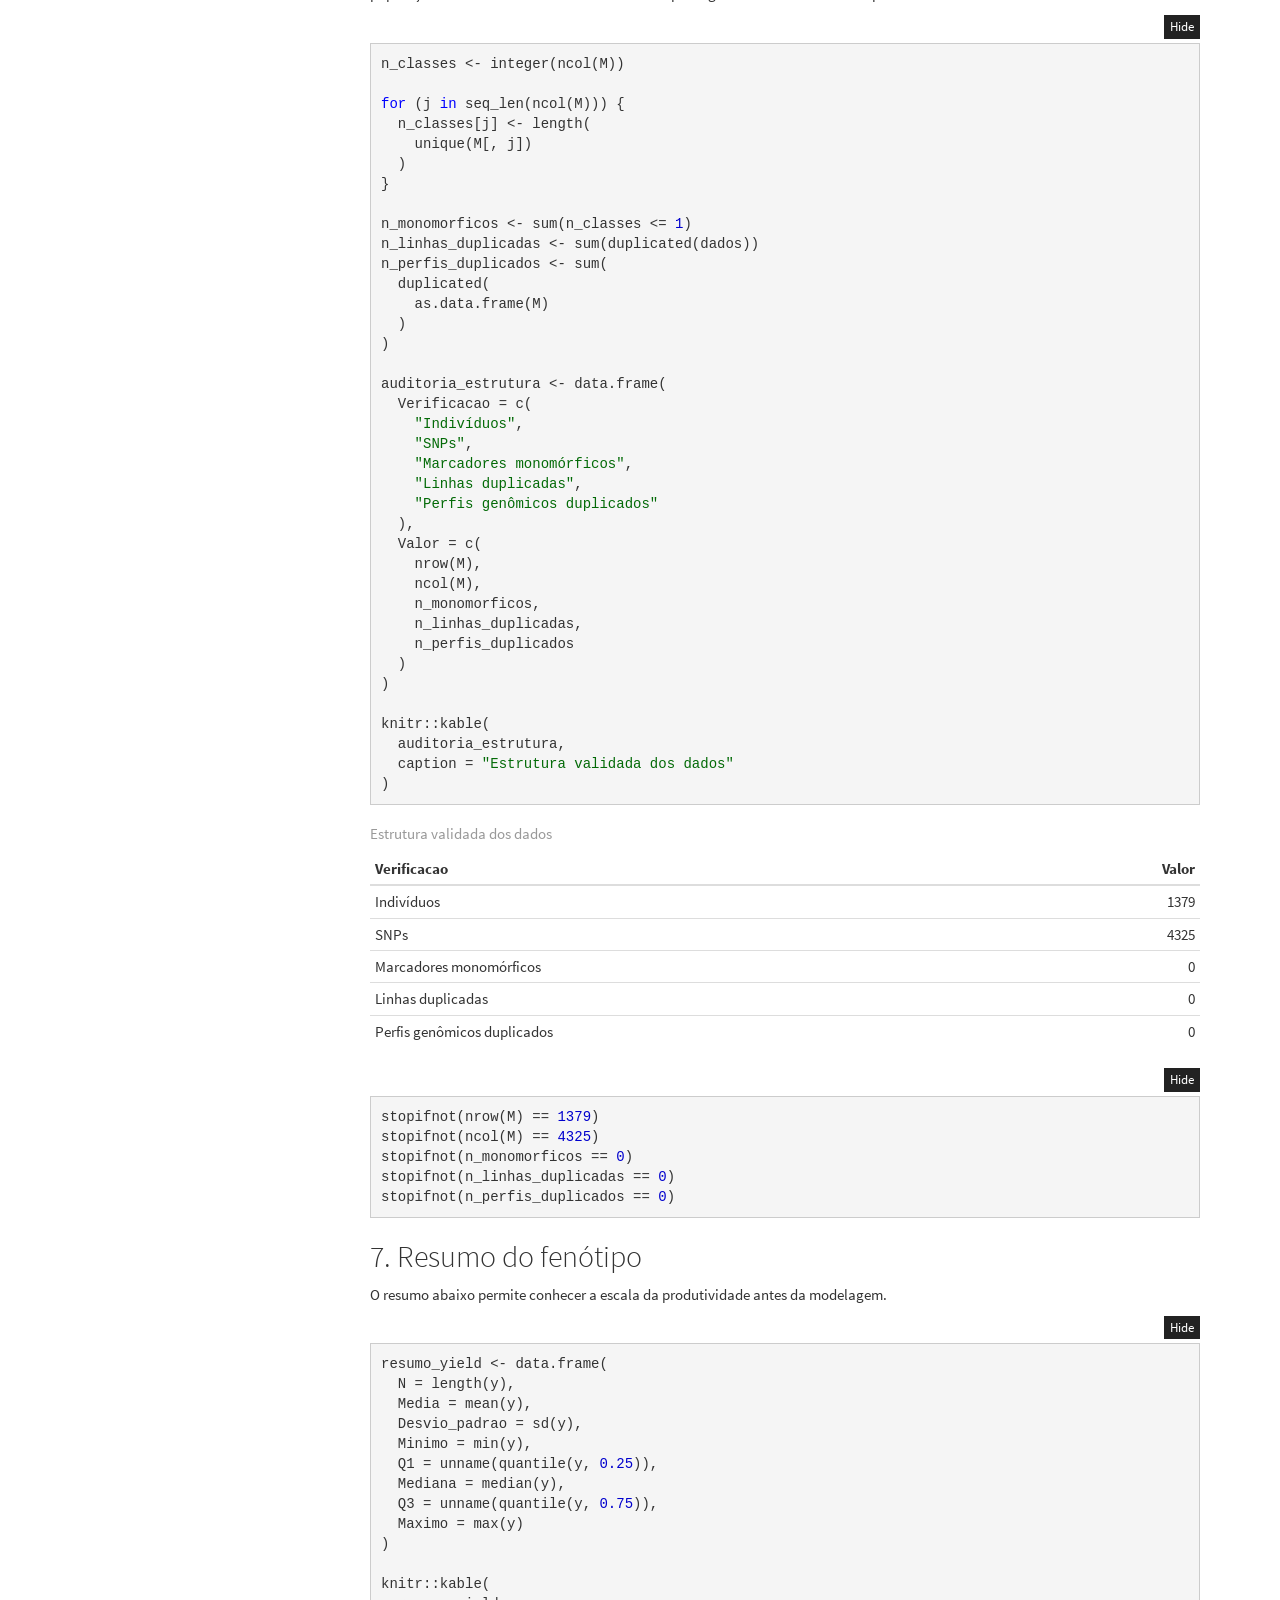
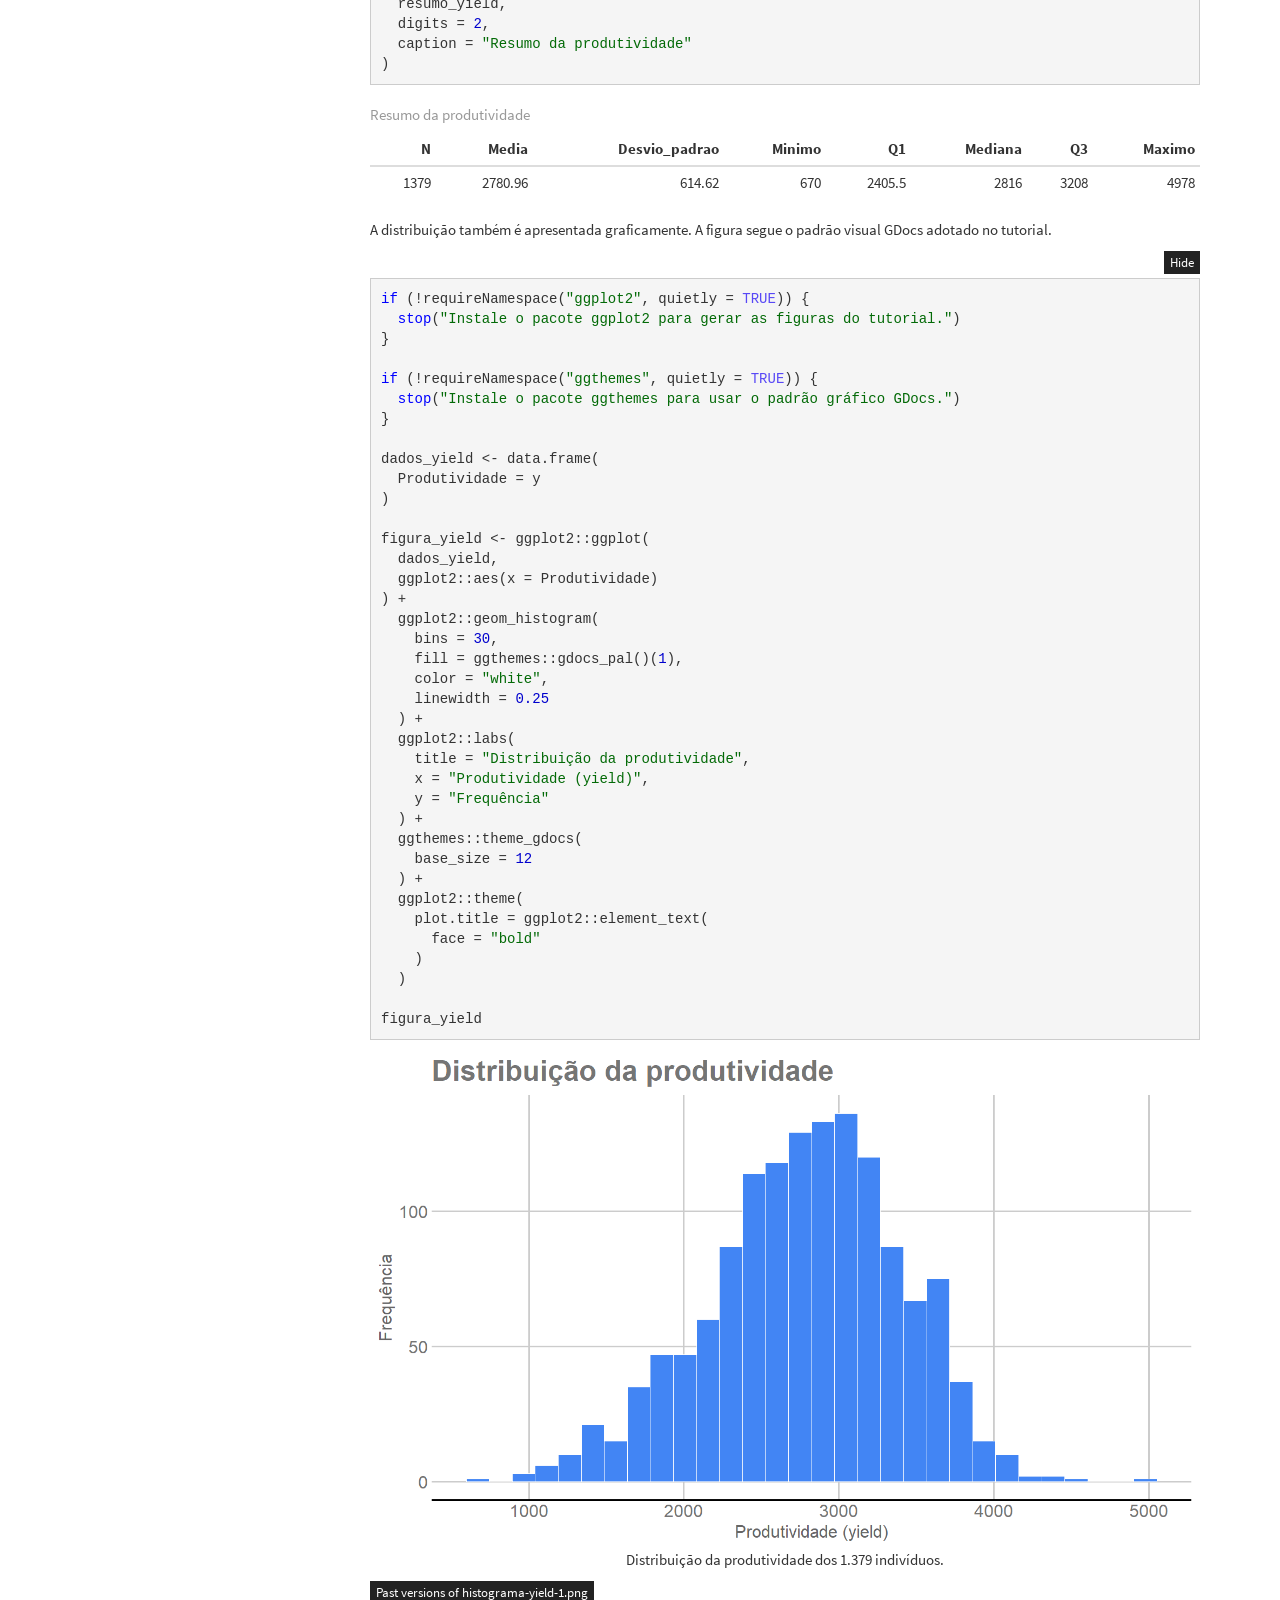
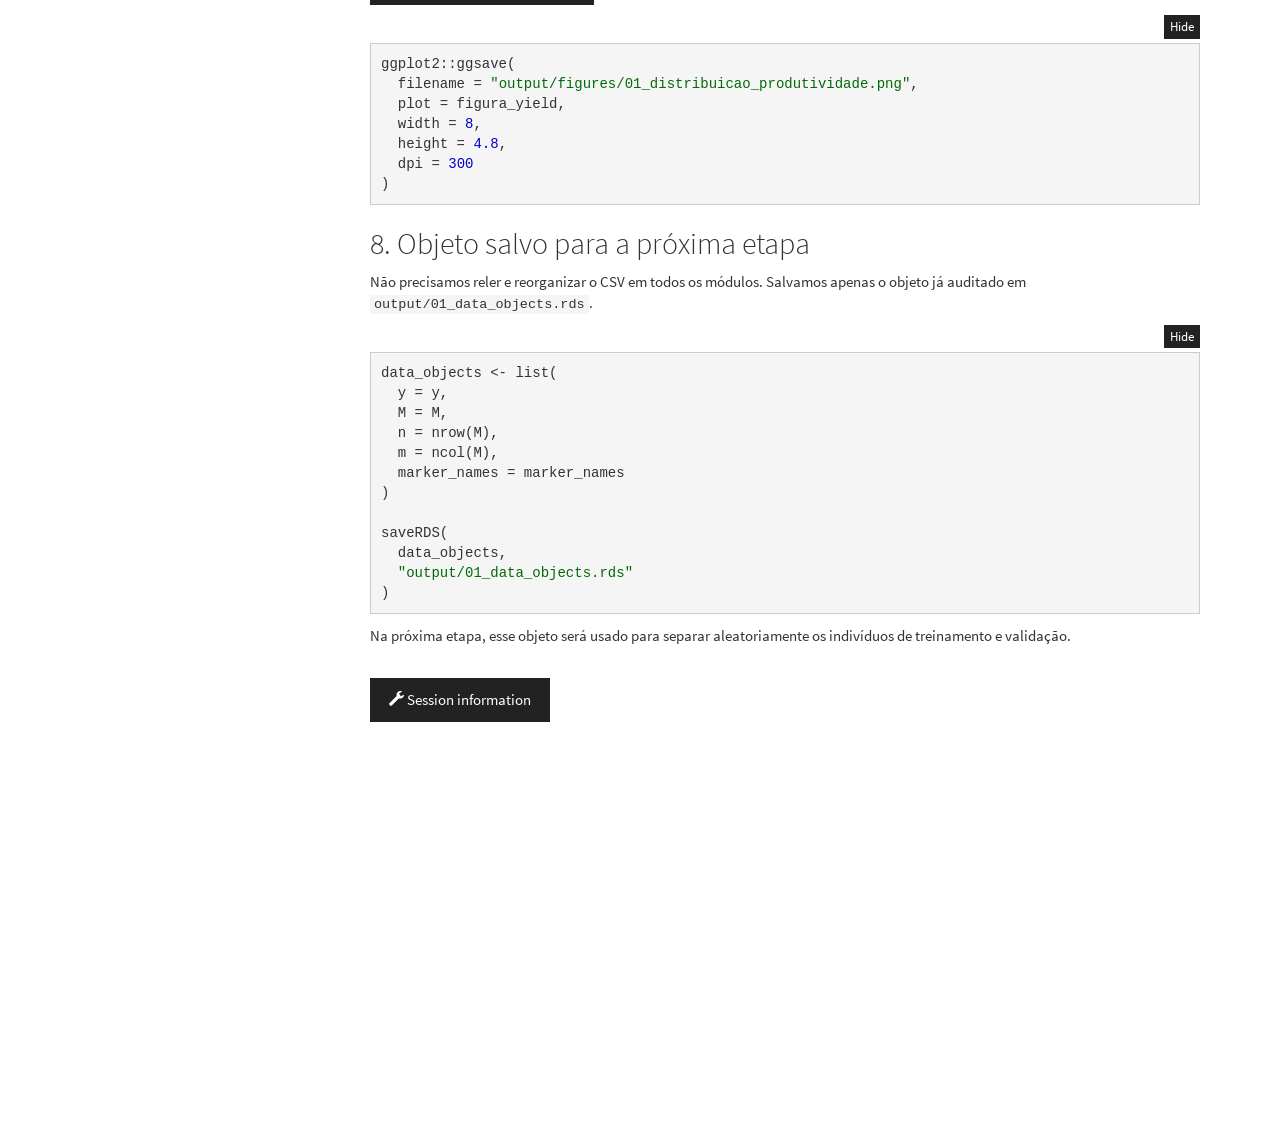
==== commit 2790c2ab: "Publish clean workflowr tutorial pages" ====
--- a/docs/01_data_audit.html
+++ b/docs/01_data_audit.html
@@ -406,359 +406,6 @@
 </div>
 
 
-<p>
-<button type="button" class="btn btn-default btn-workflowr btn-workflowr-report" data-toggle="collapse" data-target="#workflowr-report">
-<span class="glyphicon glyphicon-list" aria-hidden="true"></span>
-workflowr <span class="glyphicon glyphicon-ok text-success"
-aria-hidden="true"></span>
-</button>
-</p>
-<div id="workflowr-report" class="collapse">
-<ul class="nav nav-tabs">
-<li class="active">
-<a data-toggle="tab" href="#summary">Summary</a>
-</li>
-<li>
-<a data-toggle="tab" href="#checks"> Checks <span
-class="glyphicon glyphicon-ok text-success" aria-hidden="true"></span>
-</a>
-</li>
-<li>
-<a data-toggle="tab" href="#versions">Past versions</a>
-</li>
-</ul>
-<div class="tab-content">
-<div id="summary" class="tab-pane fade in active">
-<p>
-<strong>Last updated:</strong> 2026-08-11
-</p>
-<p>
-<strong>Checks:</strong> <span
-class="glyphicon glyphicon-ok text-success" aria-hidden="true"></span> 7
-<span class="glyphicon glyphicon-exclamation-sign text-danger"
-aria-hidden="true"></span> 0
-</p>
-<p>
-<strong>Knit directory:</strong>
-<code>genomic-prediction-data-augmentation/</code> <span
-class="glyphicon glyphicon-question-sign" aria-hidden="true"
-title="This is the local directory in which the code in this file was executed.">
-</span>
-</p>
-<p>
-This reproducible <a href="https://rmarkdown.rstudio.com">R Markdown</a>
-analysis was created with <a
-  href="https://github.com/workflowr/workflowr">workflowr</a> (version
-1.7.2). The <em>Checks</em> tab describes the reproducibility checks
-that were applied when the results were created. The <em>Past
-versions</em> tab lists the development history.
-</p>
-<hr>
-</div>
-<div id="checks" class="tab-pane fade">
-<div id="workflowr-checks" class="panel-group">
-<div class="panel panel-default">
-<div class="panel-heading">
-<p class="panel-title">
-<a data-toggle="collapse" data-parent="#workflowr-checks" href="#strongRMarkdownfilestronguptodate">
-<span class="glyphicon glyphicon-ok text-success"
-aria-hidden="true"></span> <strong>R Markdown file:</strong> up-to-date
-</a>
-</p>
-</div>
-<div id="strongRMarkdownfilestronguptodate"
-class="panel-collapse collapse">
-<div class="panel-body">
-<p>Great! Since the R Markdown file has been committed to the Git
-repository, you know the exact version of the code that produced these
-results.</p>
-</div>
-</div>
-</div>
-<div class="panel panel-default">
-<div class="panel-heading">
-<p class="panel-title">
-<a data-toggle="collapse" data-parent="#workflowr-checks" href="#strongEnvironmentstrongempty">
-<span class="glyphicon glyphicon-ok text-success"
-aria-hidden="true"></span> <strong>Environment:</strong> empty </a>
-</p>
-</div>
-<div id="strongEnvironmentstrongempty" class="panel-collapse collapse">
-<div class="panel-body">
-<p>Great job! The global environment was empty. Objects defined in the
-global environment can affect the analysis in your R Markdown file in
-unknown ways. For reproduciblity it’s best to always run the code in an
-empty environment.</p>
-</div>
-</div>
-</div>
-<div class="panel panel-default">
-<div class="panel-heading">
-<p class="panel-title">
-<a data-toggle="collapse" data-parent="#workflowr-checks" href="#strongSeedstrongcodesetseed20260810code">
-<span class="glyphicon glyphicon-ok text-success"
-aria-hidden="true"></span> <strong>Seed:</strong>
-<code>set.seed(20260810)</code> </a>
-</p>
-</div>
-<div id="strongSeedstrongcodesetseed20260810code"
-class="panel-collapse collapse">
-<div class="panel-body">
-<p>The command <code>set.seed(20260810)</code> was run prior to running
-the code in the R Markdown file. Setting a seed ensures that any results
-that rely on randomness, e.g. subsampling or permutations, are
-reproducible.</p>
-</div>
-</div>
-</div>
-<div class="panel panel-default">
-<div class="panel-heading">
-<p class="panel-title">
-<a data-toggle="collapse" data-parent="#workflowr-checks" href="#strongSessioninformationstrongrecorded">
-<span class="glyphicon glyphicon-ok text-success"
-aria-hidden="true"></span> <strong>Session information:</strong>
-recorded </a>
-</p>
-</div>
-<div id="strongSessioninformationstrongrecorded"
-class="panel-collapse collapse">
-<div class="panel-body">
-<p>Great job! Recording the operating system, R version, and package
-versions is critical for reproducibility.</p>
-</div>
-</div>
-</div>
-<div class="panel panel-default">
-<div class="panel-heading">
-<p class="panel-title">
-<a data-toggle="collapse" data-parent="#workflowr-checks" href="#strongCachestrongnone">
-<span class="glyphicon glyphicon-ok text-success"
-aria-hidden="true"></span> <strong>Cache:</strong> none </a>
-</p>
-</div>
-<div id="strongCachestrongnone" class="panel-collapse collapse">
-<div class="panel-body">
-<p>Nice! There were no cached chunks for this analysis, so you can be
-confident that you successfully produced the results during this
-run.</p>
-</div>
-</div>
-</div>
-<div class="panel panel-default">
-<div class="panel-heading">
-<p class="panel-title">
-<a data-toggle="collapse" data-parent="#workflowr-checks" href="#strongFilepathsstrongrelative">
-<span class="glyphicon glyphicon-ok text-success"
-aria-hidden="true"></span> <strong>File paths:</strong> relative </a>
-</p>
-</div>
-<div id="strongFilepathsstrongrelative" class="panel-collapse collapse">
-<div class="panel-body">
-<p>Great job! Using relative paths to the files within your workflowr
-project makes it easier to run your code on other machines.</p>
-</div>
-</div>
-</div>
-<div class="panel panel-default">
-<div class="panel-heading">
-<p class="panel-title">
-<a data-toggle="collapse" data-parent="#workflowr-checks" href="#strongRepositoryversionstrongahrefhttpsgithubcomWevertonGomesCostagenomicpredictiondataaugmentationtree8e6d035ac27d2ad8f6a7fa959e463a7a10cf85f3targetblank8e6d035a">
-<span class="glyphicon glyphicon-ok text-success"
-aria-hidden="true"></span> <strong>Repository version:</strong>
-<a href="https://github.com/WevertonGomesCosta/genomic-prediction-data-augmentation/tree/8e6d035ac27d2ad8f6a7fa959e463a7a10cf85f3" target="_blank">8e6d035</a>
-</a>
-</p>
-</div>
-<div
-id="strongRepositoryversionstrongahrefhttpsgithubcomWevertonGomesCostagenomicpredictiondataaugmentationtree8e6d035ac27d2ad8f6a7fa959e463a7a10cf85f3targetblank8e6d035a"
-class="panel-collapse collapse">
-<div class="panel-body">
-<p>
-Great! You are using Git for version control. Tracking code development
-and connecting the code version to the results is critical for
-reproducibility.
-</p>
-<p>
-The results in this page were generated with repository version
-<a href="https://github.com/WevertonGomesCosta/genomic-prediction-data-augmentation/tree/8e6d035ac27d2ad8f6a7fa959e463a7a10cf85f3" target="_blank">8e6d035</a>.
-See the <em>Past versions</em> tab to see a history of the changes made
-to the R Markdown and HTML files.
-</p>
-<p>
-Note that you need to be careful to ensure that all relevant files for
-the analysis have been committed to Git prior to generating the results
-(you can use <code>wflow_publish</code> or
-<code>wflow_git_commit</code>). workflowr only checks the R Markdown
-file, but you know if there are other scripts or data files that it
-depends on. Below is the status of the Git repository when the results
-were generated:
-</p>
-<pre><code>
-Ignored files:
-    Ignored:    .Rproj.user/
-    Ignored:    ETA_1_varU.dat
-    Ignored:    data/artigo_submissãoCBA_26_1_nias_licae_.pdf
-    Ignored:    data/dados_gblup.csv
-    Ignored:    mu.dat
-    Ignored:    output/01_data_objects.rds
-    Ignored:    output/02_splits_mestre_30rep.rds
-    Ignored:    output/03_genomic_objects.rds
-    Ignored:    output/checkpoints/06_da_progress.csv
-    Ignored:    output/figures/
-    Ignored:    varE.dat
-
-</code></pre>
-<p>
-Note that any generated files, e.g. HTML, png, CSS, etc., are not
-included in this status report because it is ok for generated content to
-have uncommitted changes.
-</p>
-</div>
-</div>
-</div>
-</div>
-<hr>
-</div>
-<div id="versions" class="tab-pane fade">
-<p>
-These are the previous versions of the repository in which changes were
-made to the R Markdown (<code>analysis/01_data_audit.Rmd</code>) and
-HTML (<code>docs/01_data_audit.html</code>) files. If you’ve configured
-a remote Git repository (see <code>?wflow_git_remote</code>), click on
-the hyperlinks in the table below to view the files as they were in that
-past version.
-</p>
-<div class="table-responsive">
-<table class="table table-condensed table-hover">
-<thead>
-<tr>
-<th>
-File
-</th>
-<th>
-Version
-</th>
-<th>
-Author
-</th>
-<th>
-Date
-</th>
-<th>
-Message
-</th>
-</tr>
-</thead>
-<tbody>
-<tr>
-<td>
-Rmd
-</td>
-<td>
-<a href="https://github.com/WevertonGomesCosta/genomic-prediction-data-augmentation/blob/4eacb63b8f4abba4d60b50cdaf736f9c28f13b2d/analysis/01_data_audit.Rmd" target="_blank">4eacb63</a>
-</td>
-<td>
-Weverton Gomes da Costa
-</td>
-<td>
-2026-08-11
-</td>
-<td>
-Remove implementation commentary from module 1
-</td>
-</tr>
-<tr>
-<td>
-html
-</td>
-<td>
-<a href="https://rawcdn.githack.com/WevertonGomesCosta/genomic-prediction-data-augmentation/db45d13e26a47d0fb6981c58229aad355d09def9/docs/01_data_audit.html" target="_blank">db45d13</a>
-</td>
-<td>
-WevertonGomesCosta
-</td>
-<td>
-2026-08-11
-</td>
-<td>
-Publish revised tutorial site
-</td>
-</tr>
-<tr>
-<td>
-Rmd
-</td>
-<td>
-<a href="https://github.com/WevertonGomesCosta/genomic-prediction-data-augmentation/blob/18bf634ecb494632d07b3c13cb02b23b93ddef3b/analysis/01_data_audit.Rmd" target="_blank">18bf634</a>
-</td>
-<td>
-Weverton Gomes da Costa
-</td>
-<td>
-2026-08-11
-</td>
-<td>
-Padroniza figura do módulo 1 no tema GDocs
-</td>
-</tr>
-<tr>
-<td>
-html
-</td>
-<td>
-<a href="https://rawcdn.githack.com/WevertonGomesCosta/genomic-prediction-data-augmentation/d32edc6ed8258adf2f831660fd3d0f69f4caf78e/docs/01_data_audit.html" target="_blank">d32edc6</a>
-</td>
-<td>
-WevertonGomesCosta
-</td>
-<td>
-2026-08-11
-</td>
-<td>
-Publish workflowr tutorial site
-</td>
-</tr>
-<tr>
-<td>
-Rmd
-</td>
-<td>
-<a href="https://github.com/WevertonGomesCosta/genomic-prediction-data-augmentation/blob/2f4d2fd8427d79e25ccbe799586d80ca6e290adf/analysis/01_data_audit.Rmd" target="_blank">2f4d2fd</a>
-</td>
-<td>
-Weverton Gomes da Costa
-</td>
-<td>
-2026-08-11
-</td>
-<td>
-Rewrite data audit as explicit tutorial module
-</td>
-</tr>
-<tr>
-<td>
-Rmd
-</td>
-<td>
-<a href="https://github.com/WevertonGomesCosta/genomic-prediction-data-augmentation/blob/c1d600d5ac7201851a856fca911e98710da1d5c4/analysis/01_data_audit.Rmd" target="_blank">c1d600d</a>
-</td>
-<td>
-Weverton Gomes da Costa
-</td>
-<td>
-2026-08-10
-</td>
-<td>
-Add stage 1 data audit
-</td>
-</tr>
-</tbody>
-</table>
-</div>
-<hr>
-</div>
-</div>
-</div>
 <div id="objetivo" class="section level2">
 <h2>1. Objetivo</h2>
 <p>Antes de ajustar qualquer modelo de predição genômica, precisamos
@@ -1185,13 +832,8 @@
 [37] sass_0.4.10        otel_0.2.0         cli_3.6.5          withr_3.0.2       
 [41] magrittr_2.0.4     digest_0.6.39      grid_4.5.1         rstudioapi_0.17.1 
 [45] lifecycle_1.0.5    vctrs_0.7.1        evaluate_1.0.5     glue_1.8.0        
-[49] farver_2.1.2       whisker_0.4.1      ragg_1.5.0         purrr_1.2.1       
+[49] whisker_0.4.1      farver_2.1.2       ragg_1.5.0         purrr_1.2.1       
 [53] rmarkdown_2.30     tools_4.5.1        pkgconfig_2.0.3    htmltools_0.5.9   </code></pre>
-</div>
-</div>
-</div>
-</div>
-</div>
 </div>
 </div>
 
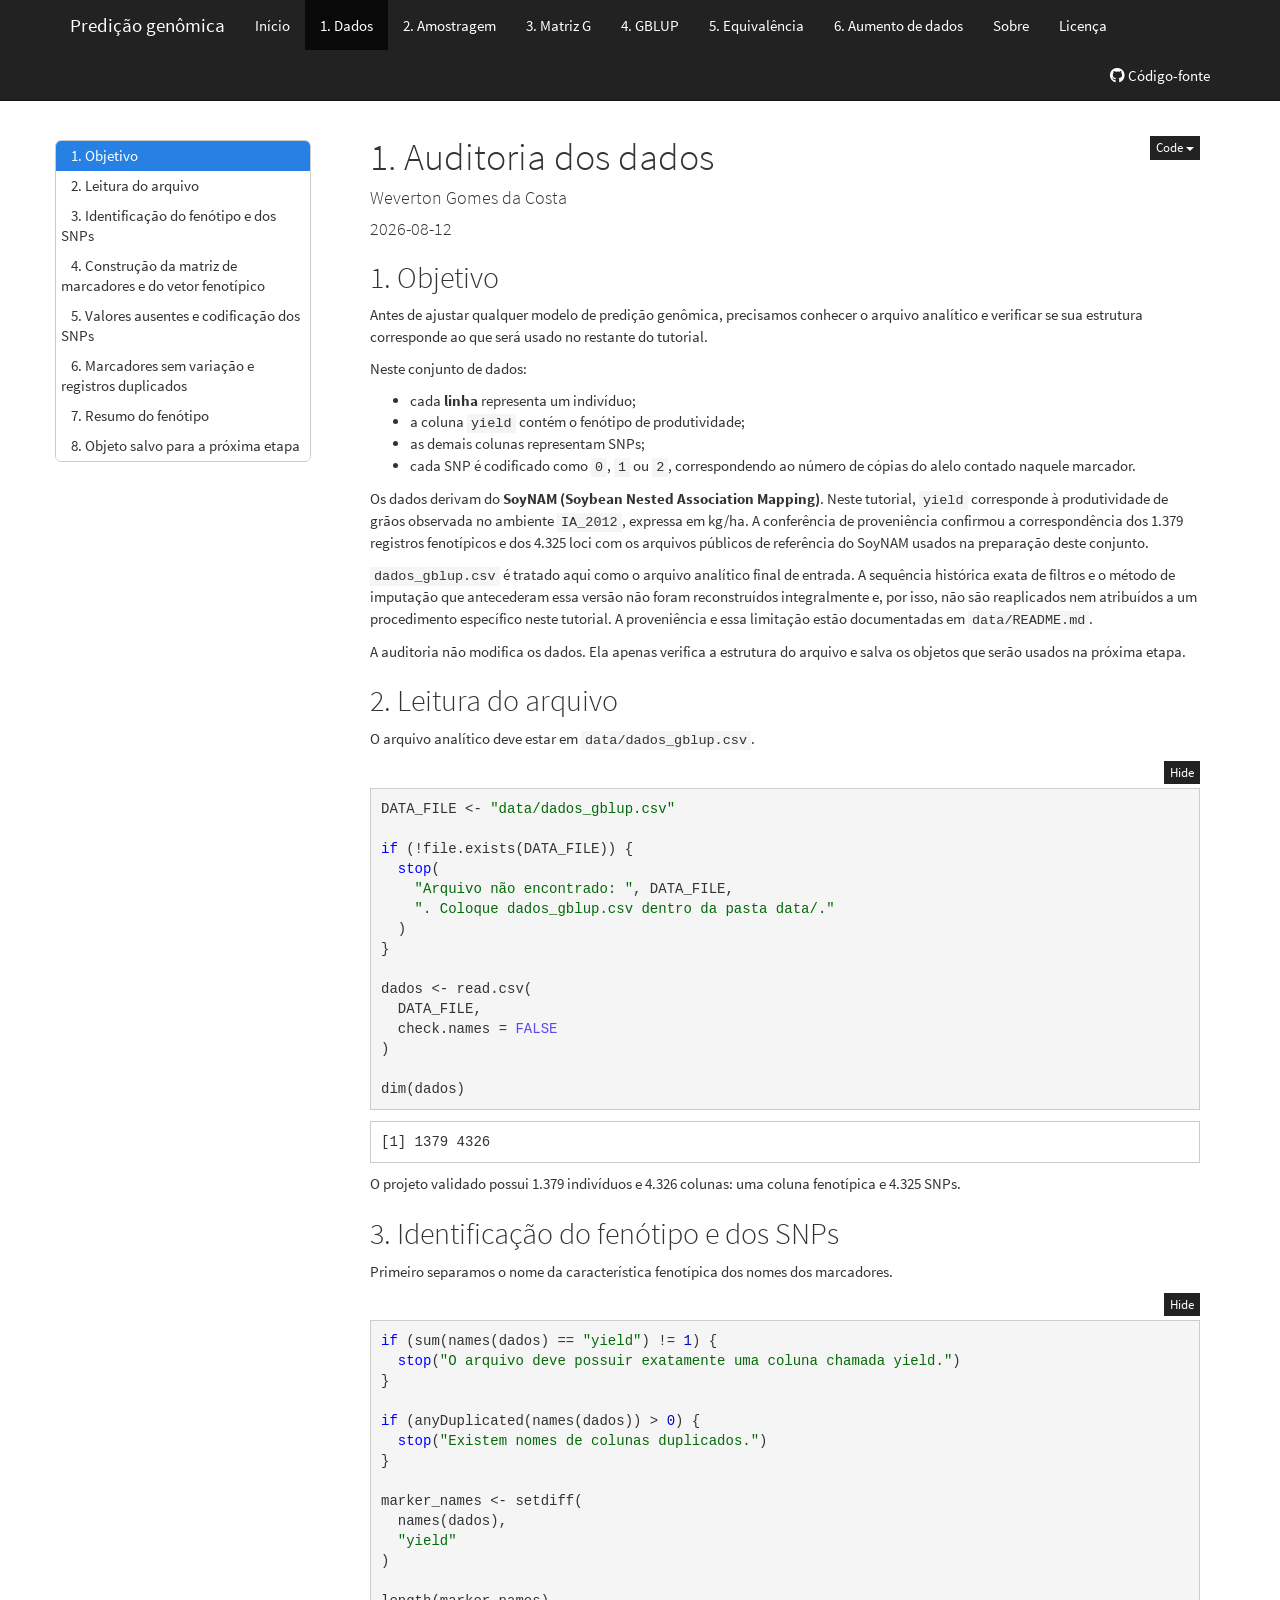
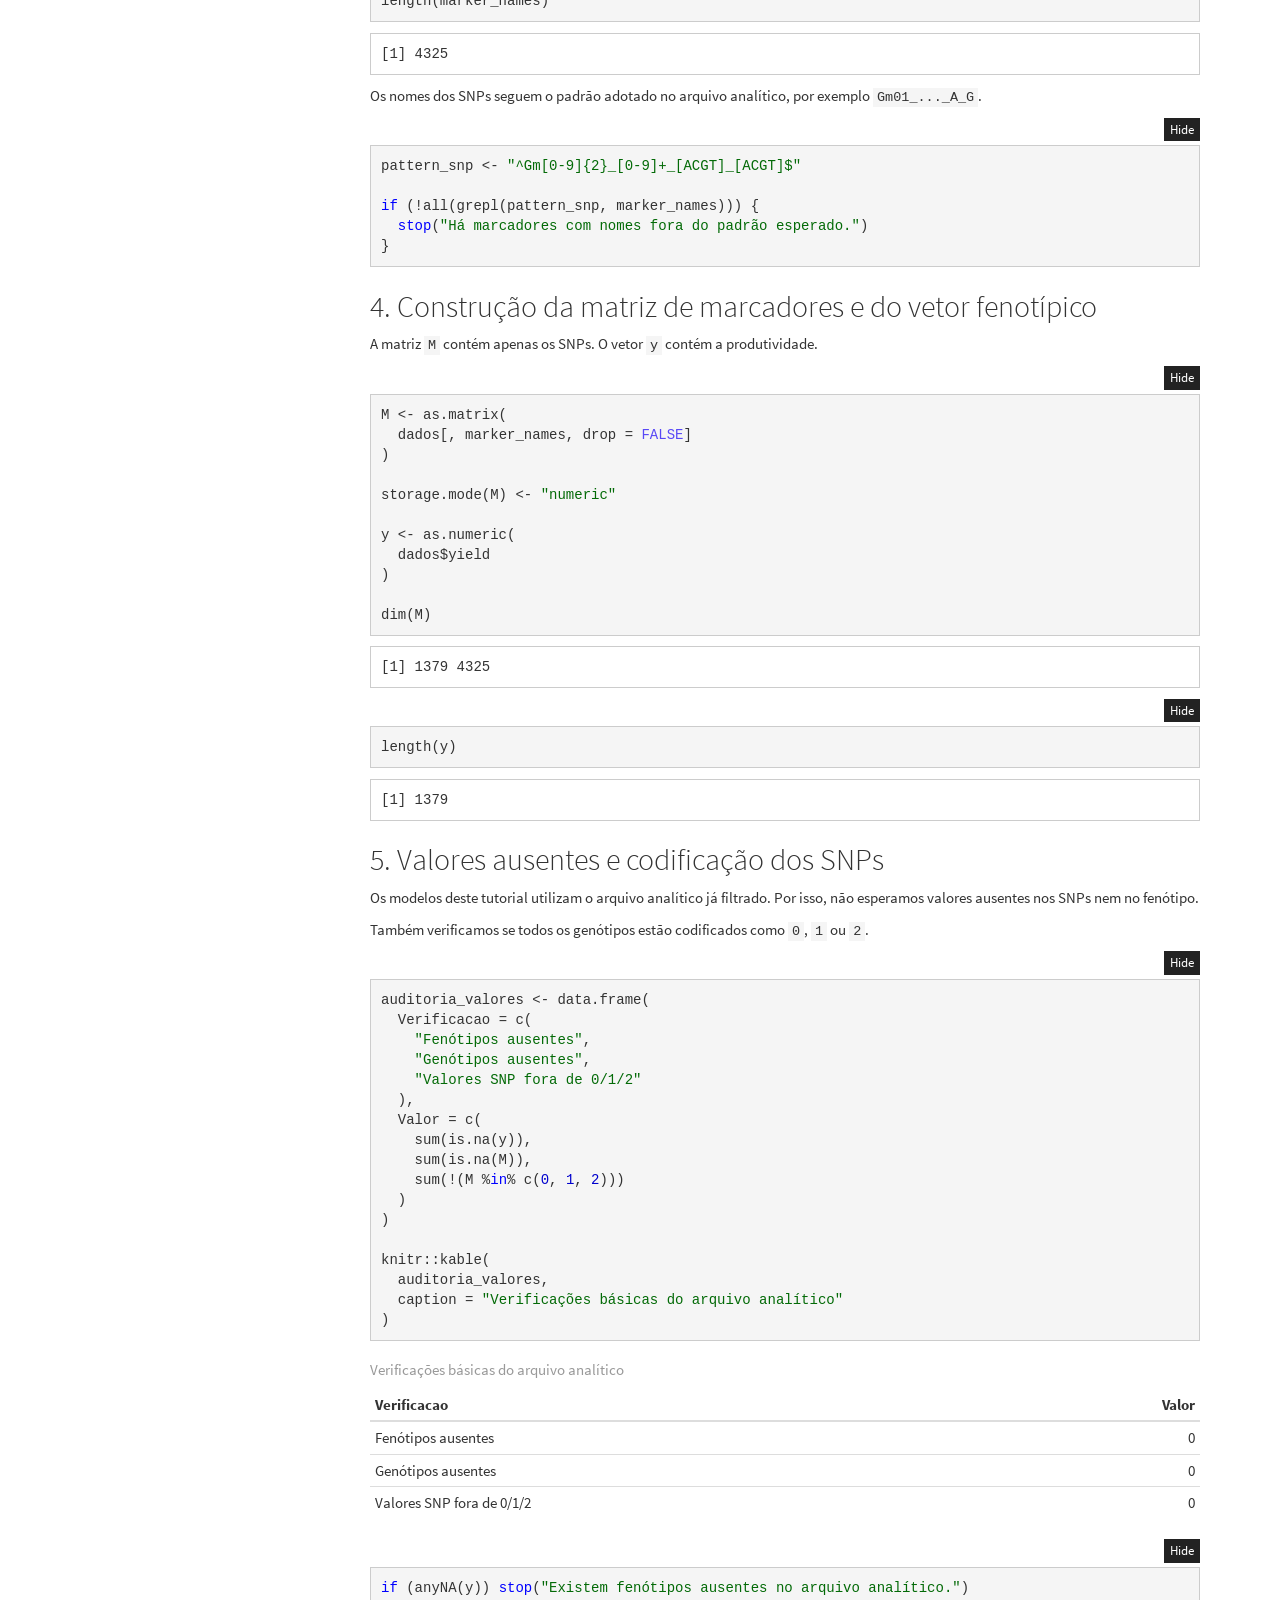
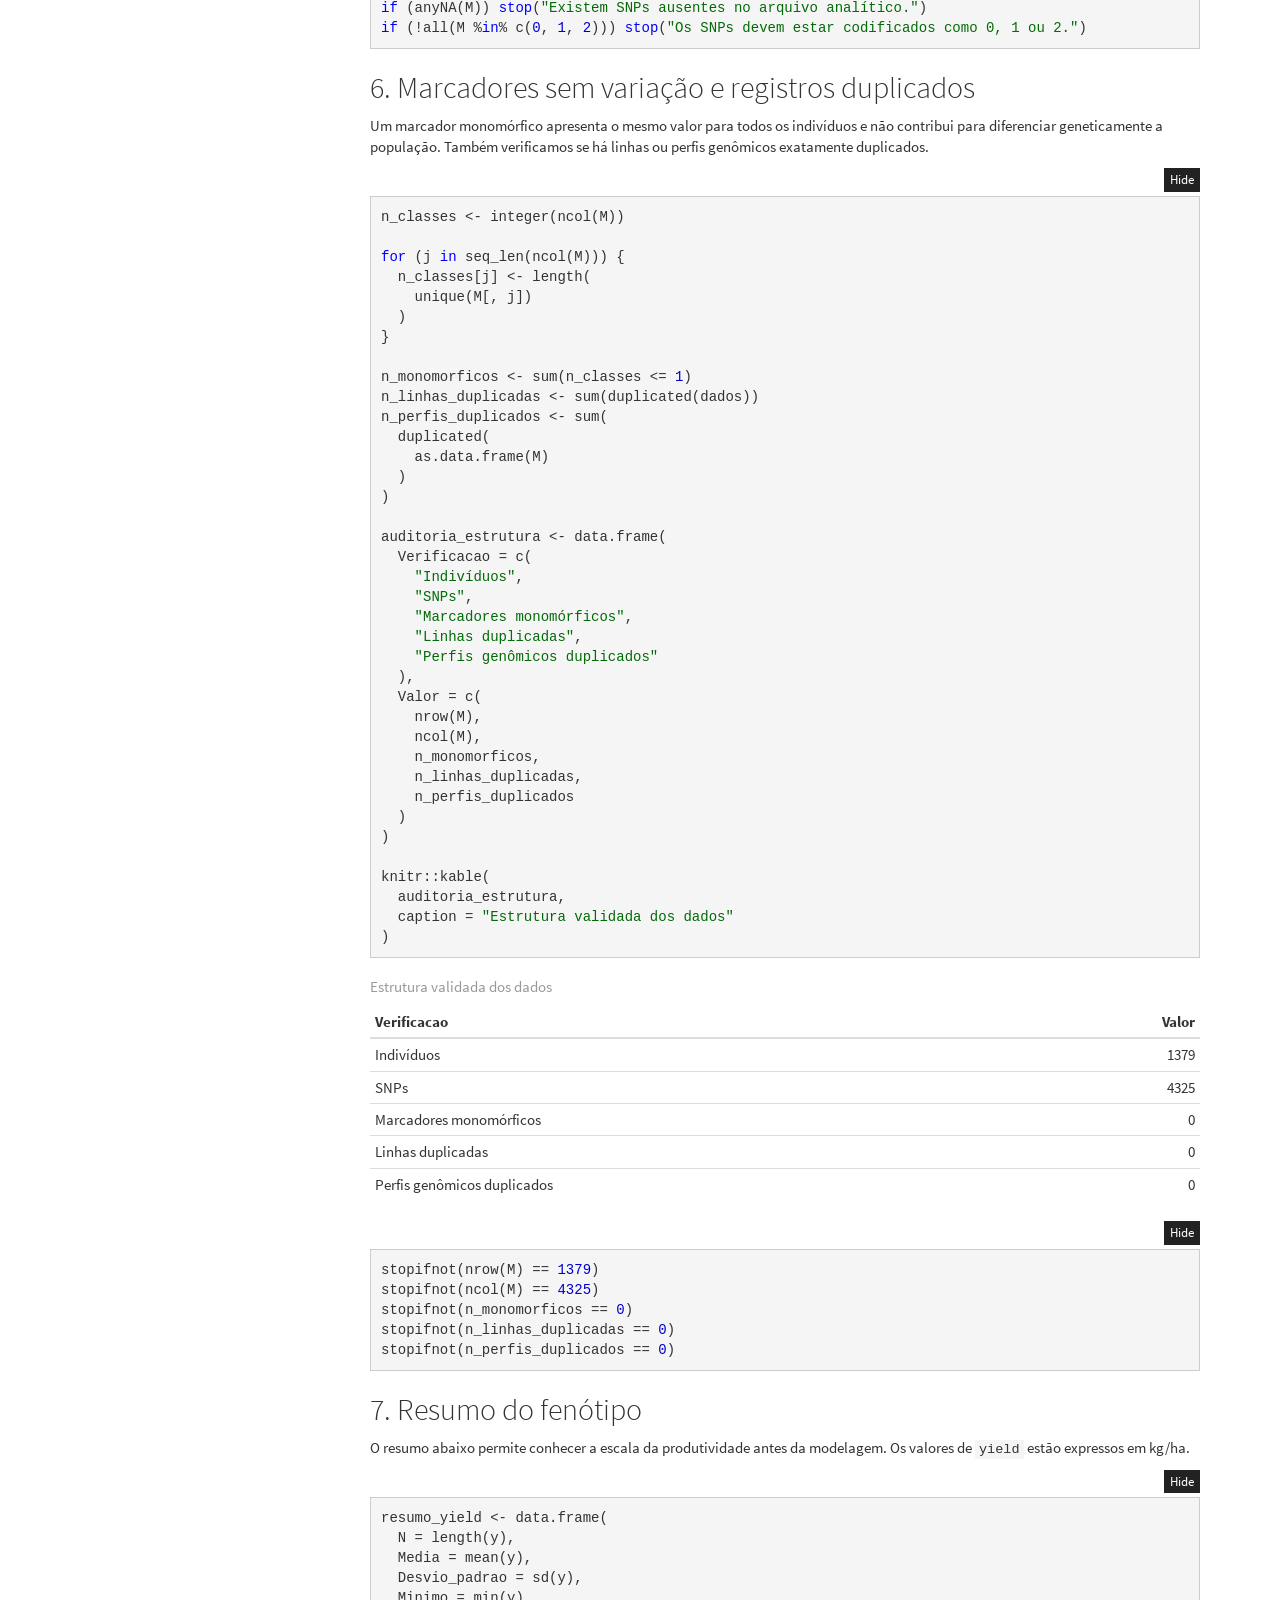
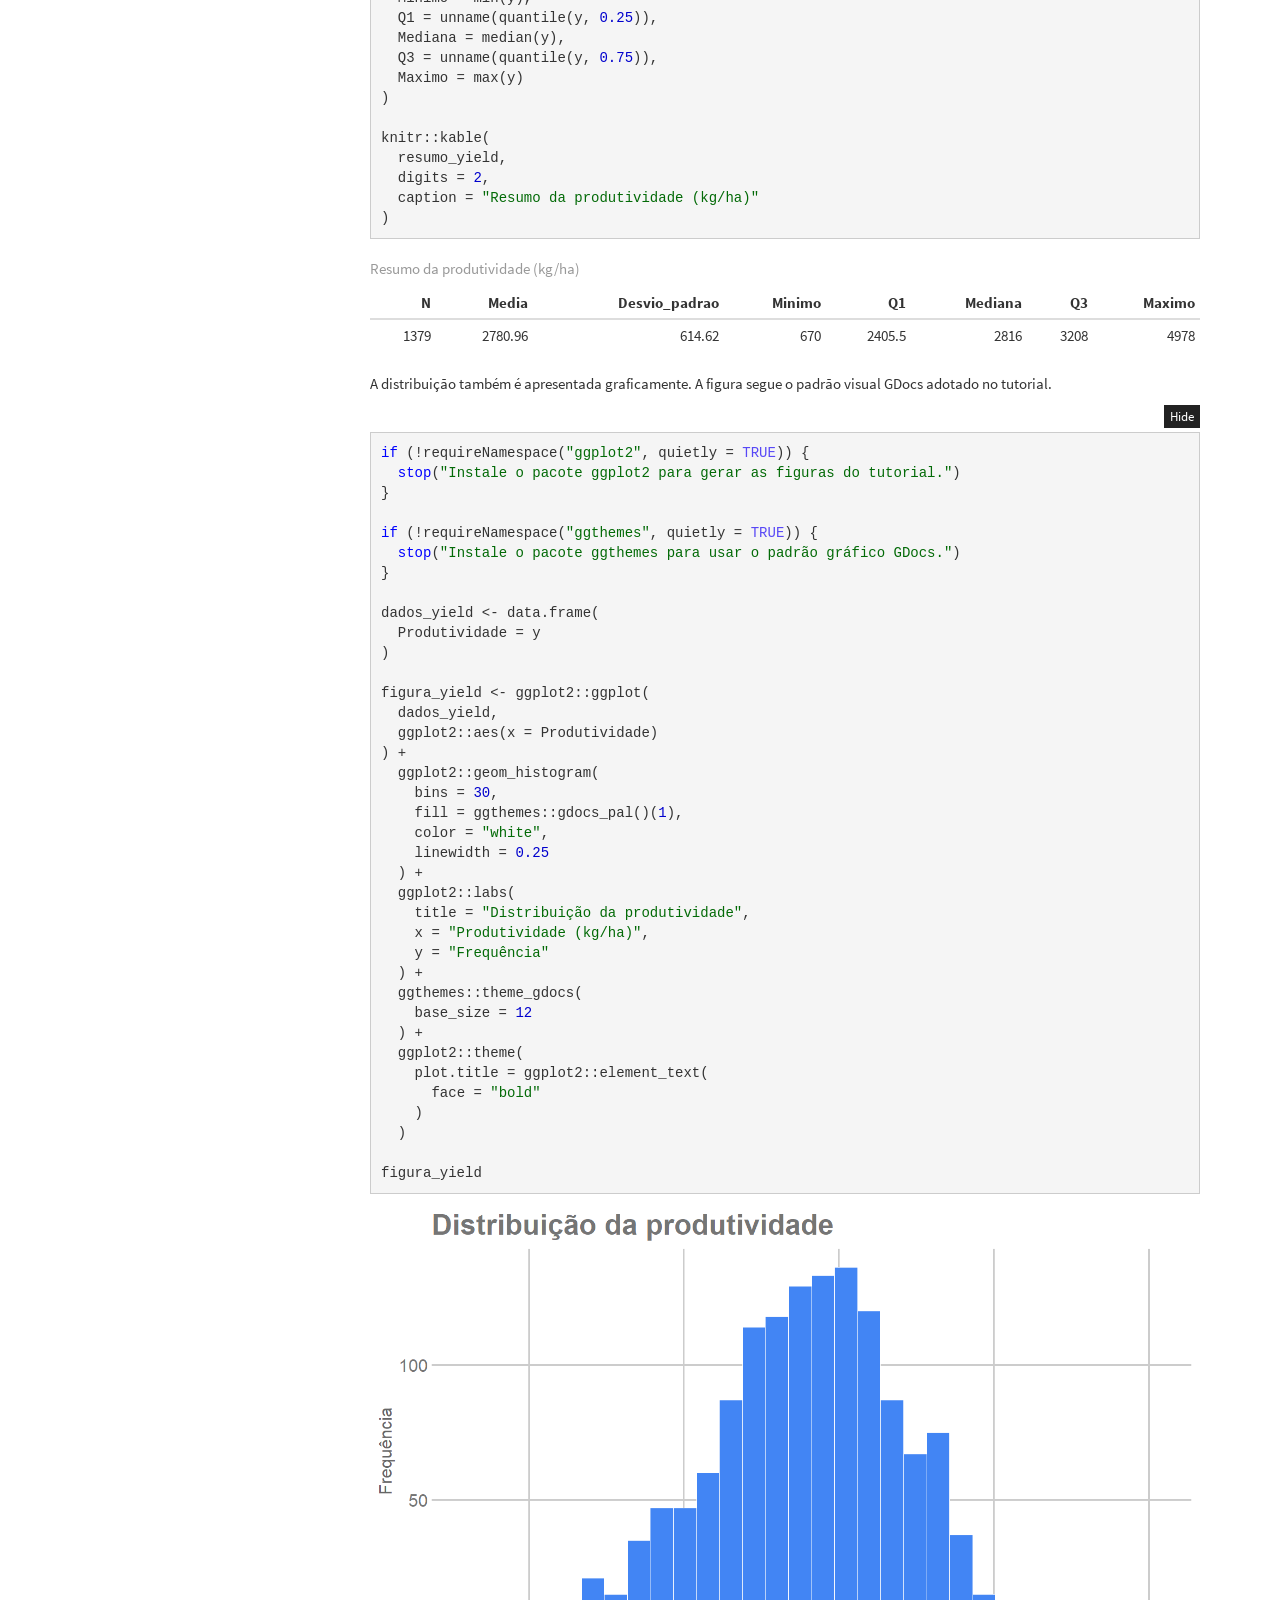
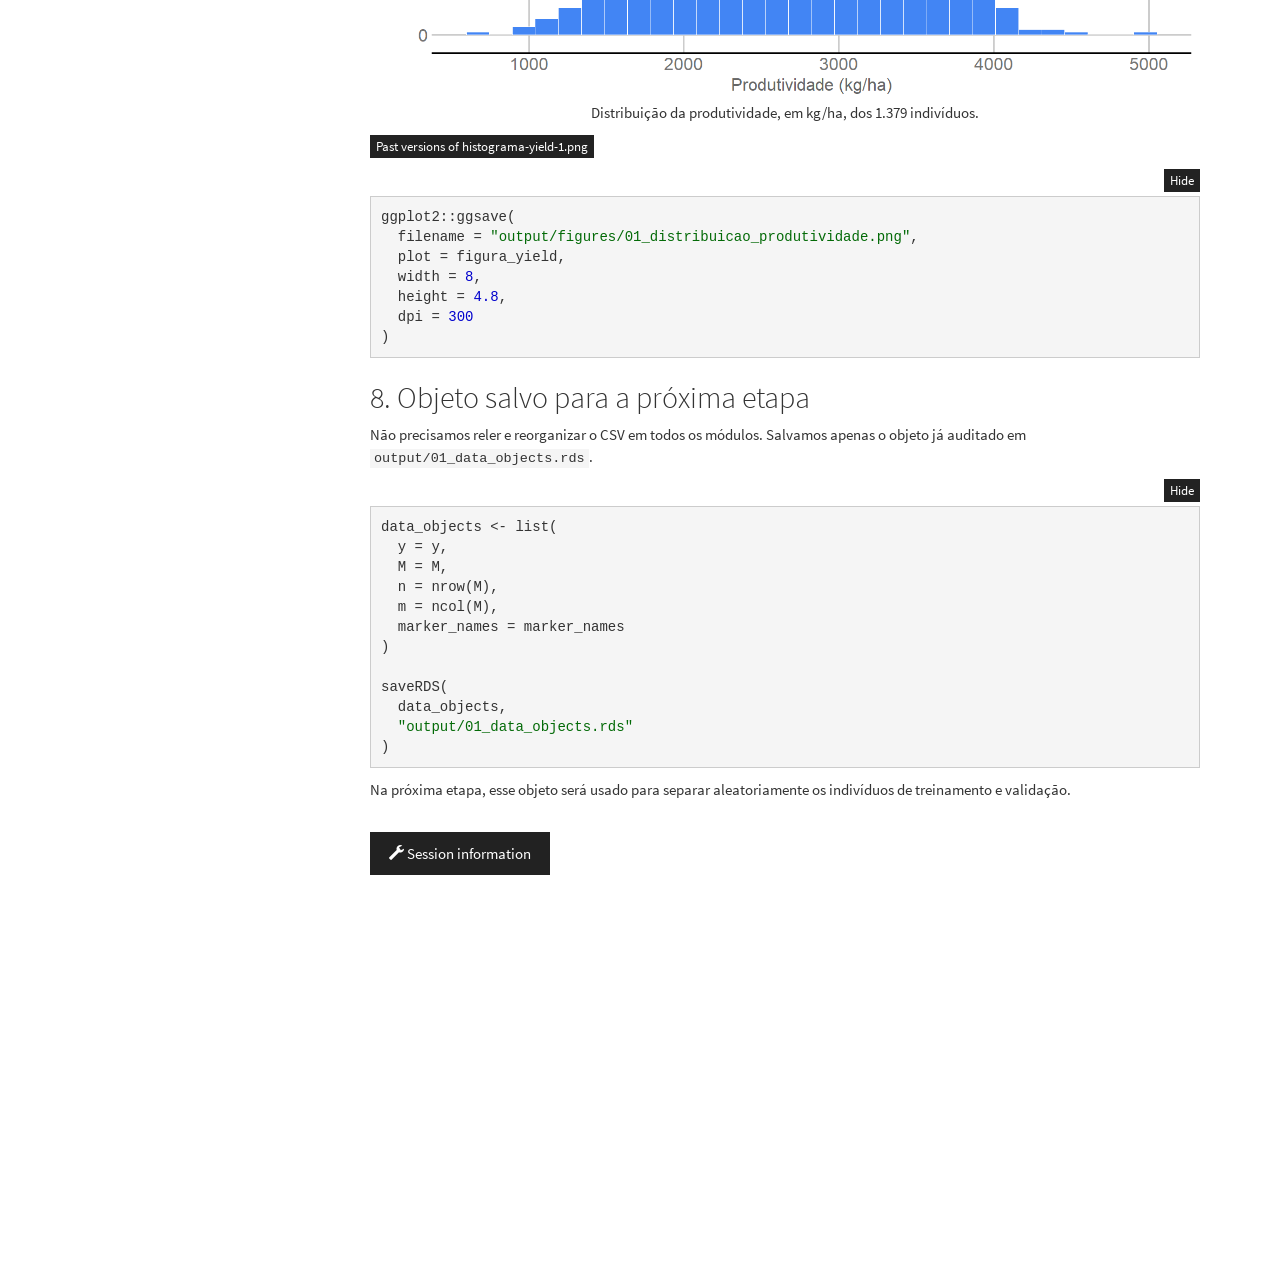
==== commit e4f6c894: "Publish SoyNAM data provenance" ====
--- a/docs/01_data_audit.html
+++ b/docs/01_data_audit.html
@@ -11,7 +11,7 @@
 
 <meta name="author" content="Weverton Gomes da Costa" />
 
-<meta name="date" content="2026-08-11" />
+<meta name="date" content="2026-08-12" />
 
 <title>1. Auditoria dos dados</title>
 
@@ -401,7 +401,7 @@
 
 <h1 class="title toc-ignore">1. Auditoria dos dados</h1>
 <h4 class="author">Weverton Gomes da Costa</h4>
-<h4 class="date">2026-08-11</h4>
+<h4 class="date">2026-08-12</h4>
 
 </div>
 
@@ -420,6 +420,19 @@
 <code>2</code>, correspondendo ao número de cópias do alelo contado
 naquele marcador.</li>
 </ul>
+<p>Os dados derivam do <strong>SoyNAM (Soybean Nested Association
+Mapping)</strong>. Neste tutorial, <code>yield</code> corresponde à
+produtividade de grãos observada no ambiente <code>IA_2012</code>,
+expressa em kg/ha. A conferência de proveniência confirmou a
+correspondência dos 1.379 registros fenotípicos e dos 4.325 loci com os
+arquivos públicos de referência do SoyNAM usados na preparação deste
+conjunto.</p>
+<p><code>dados_gblup.csv</code> é tratado aqui como o arquivo analítico
+final de entrada. A sequência histórica exata de filtros e o método de
+imputação que antecederam essa versão não foram reconstruídos
+integralmente e, por isso, não são reaplicados nem atribuídos a um
+procedimento específico neste tutorial. A proveniência e essa limitação
+estão documentadas em <code>data/README.md</code>.</p>
 <p>A auditoria não modifica os dados. Ela apenas verifica a estrutura do
 arquivo e salva os objetos que serão usados na próxima etapa.</p>
 </div>
@@ -628,7 +641,8 @@
 <div id="resumo-do-fenótipo" class="section level2">
 <h2>7. Resumo do fenótipo</h2>
 <p>O resumo abaixo permite conhecer a escala da produtividade antes da
-modelagem.</p>
+modelagem. Os valores de <code>yield</code> estão expressos em
+kg/ha.</p>
 <pre class="r"><code>resumo_yield &lt;- data.frame(
   N = length(y),
   Media = mean(y),
@@ -643,10 +657,10 @@
 knitr::kable(
   resumo_yield,
   digits = 2,
-  caption = &quot;Resumo da produtividade&quot;
+  caption = &quot;Resumo da produtividade (kg/ha)&quot;
 )</code></pre>
 <table>
-<caption>Resumo da produtividade</caption>
+<caption>Resumo da produtividade (kg/ha)</caption>
 <thead>
 <tr class="header">
 <th align="right">N</th>
@@ -698,7 +712,7 @@
   ) +
   ggplot2::labs(
     title = &quot;Distribuição da produtividade&quot;,
-    x = &quot;Produtividade (yield)&quot;,
+    x = &quot;Produtividade (kg/ha)&quot;,
     y = &quot;Frequência&quot;
   ) +
   ggthemes::theme_gdocs(
@@ -712,9 +726,9 @@
 
 figura_yield</code></pre>
 <div class="figure" style="text-align: center">
-<img src="figure/01_data_audit.Rmd/histograma-yield-1.png" alt="Distribuição da produtividade dos 1.379 indivíduos." width="100%" />
+<img src="figure/01_data_audit.Rmd/histograma-yield-1.png" alt="Distribuição da produtividade, em kg/ha, dos 1.379 indivíduos." width="100%" />
 <p class="caption">
-Distribuição da produtividade dos 1.379 indivíduos.
+Distribuição da produtividade, em kg/ha, dos 1.379 indivíduos.
 </p>
 </div>
 <p>
@@ -821,10 +835,10 @@
 
 loaded via a namespace (and not attached):
  [1] gtable_0.3.6       jsonlite_2.0.0     dplyr_1.2.1        compiler_4.5.1    
- [5] promises_1.5.0     tidyselect_1.2.1   Rcpp_1.1.1         stringr_1.6.0     
+ [5] promises_1.5.0     tidyselect_1.2.1   Rcpp_1.1.2         stringr_1.6.0     
  [9] git2r_0.36.2       dichromat_2.0-0.1  later_1.4.4        jquerylib_0.1.4   
 [13] textshaping_1.0.4  systemfonts_1.3.1  scales_1.4.0       yaml_2.3.12       
-[17] fastmap_1.2.0      ggplot2_4.0.3      R6_2.6.1           labeling_0.4.3    
+[17] fastmap_1.2.0      ggplot2_4.0.0      R6_2.6.1           labeling_0.4.3    
 [21] generics_0.1.4     workflowr_1.7.2    knitr_1.50         tibble_3.3.1      
 [25] rprojroot_2.1.1    bslib_0.9.0        pillar_1.11.1      RColorBrewer_1.1-3
 [29] ggthemes_5.2.0     rlang_1.1.7        cachem_1.1.0       stringi_1.8.7     
@@ -837,7 +851,7 @@
 </div>
 </div>
 
-<div id="rmd-source-code">[base64]</div>
+<div id="rmd-source-code">[base64]</div>
 
 <!-- Adjust MathJax settings so that all math formulae are shown using
 TeX fonts only; see
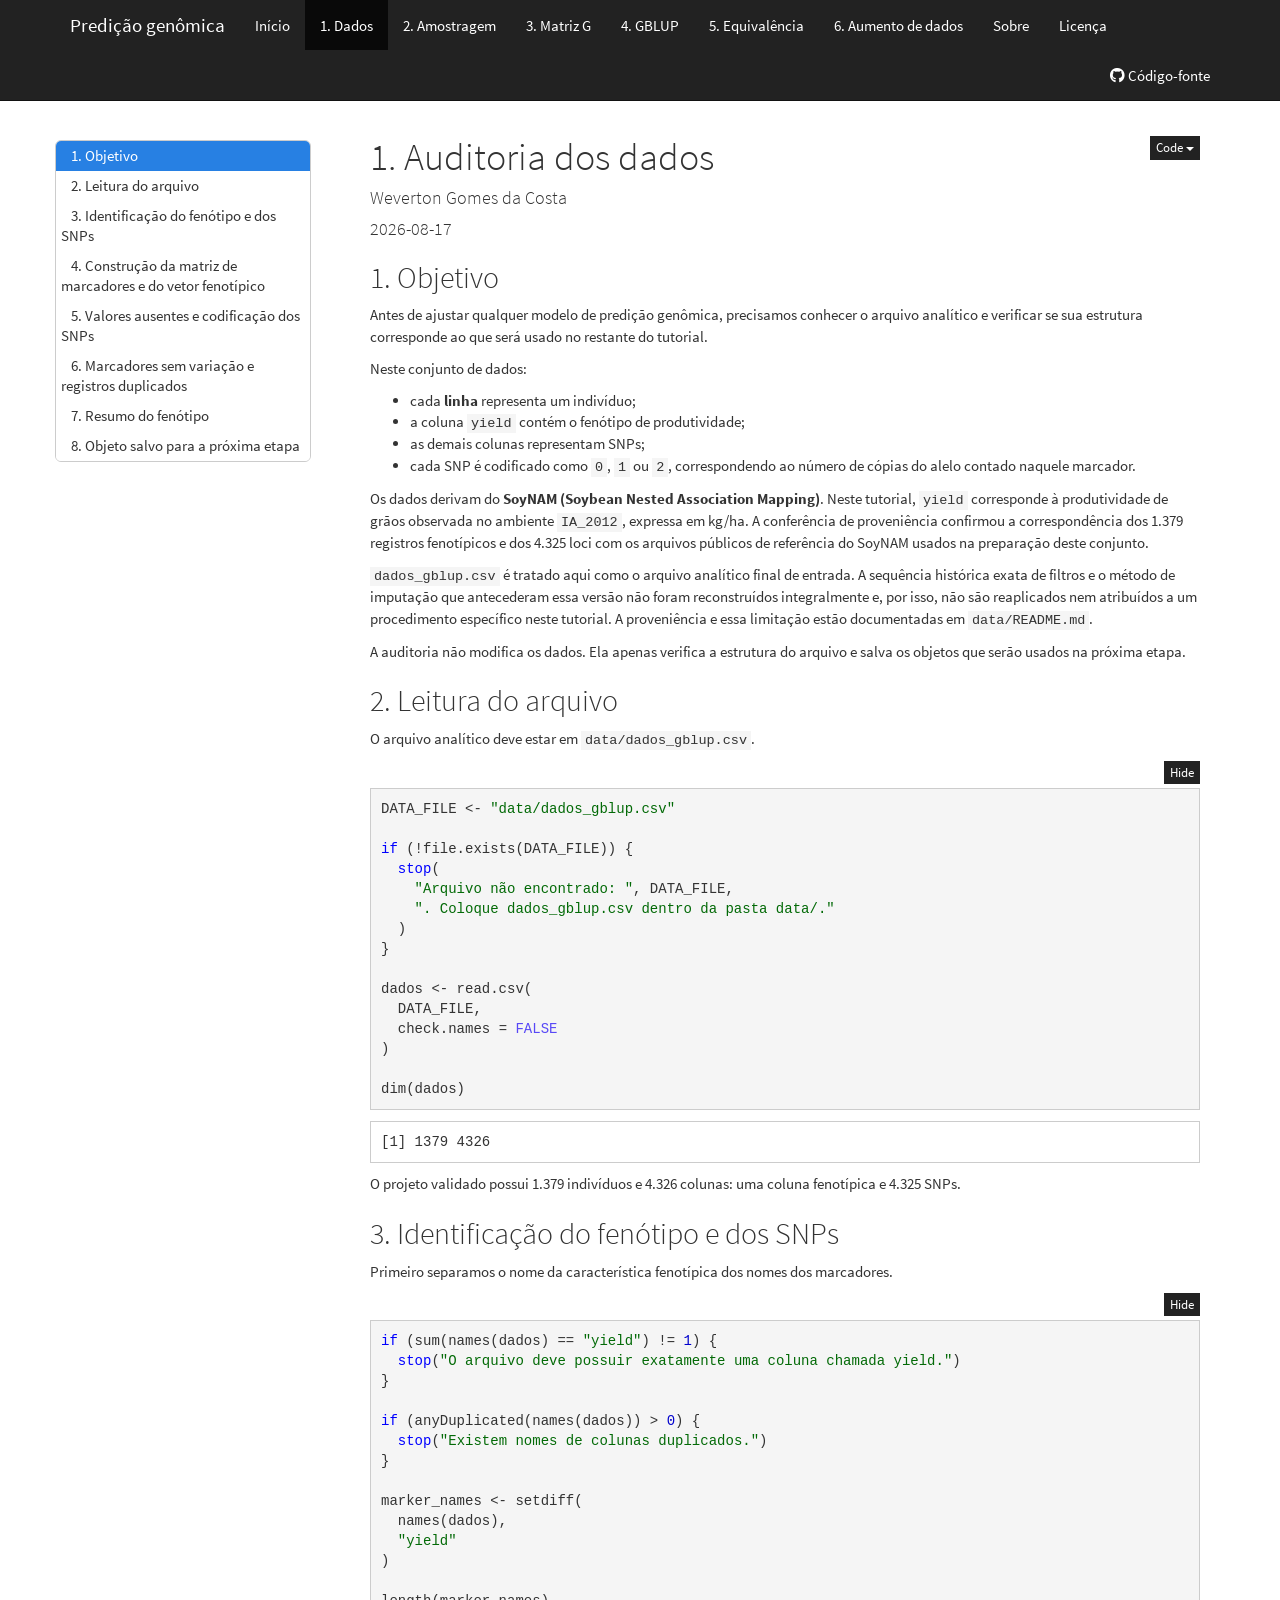
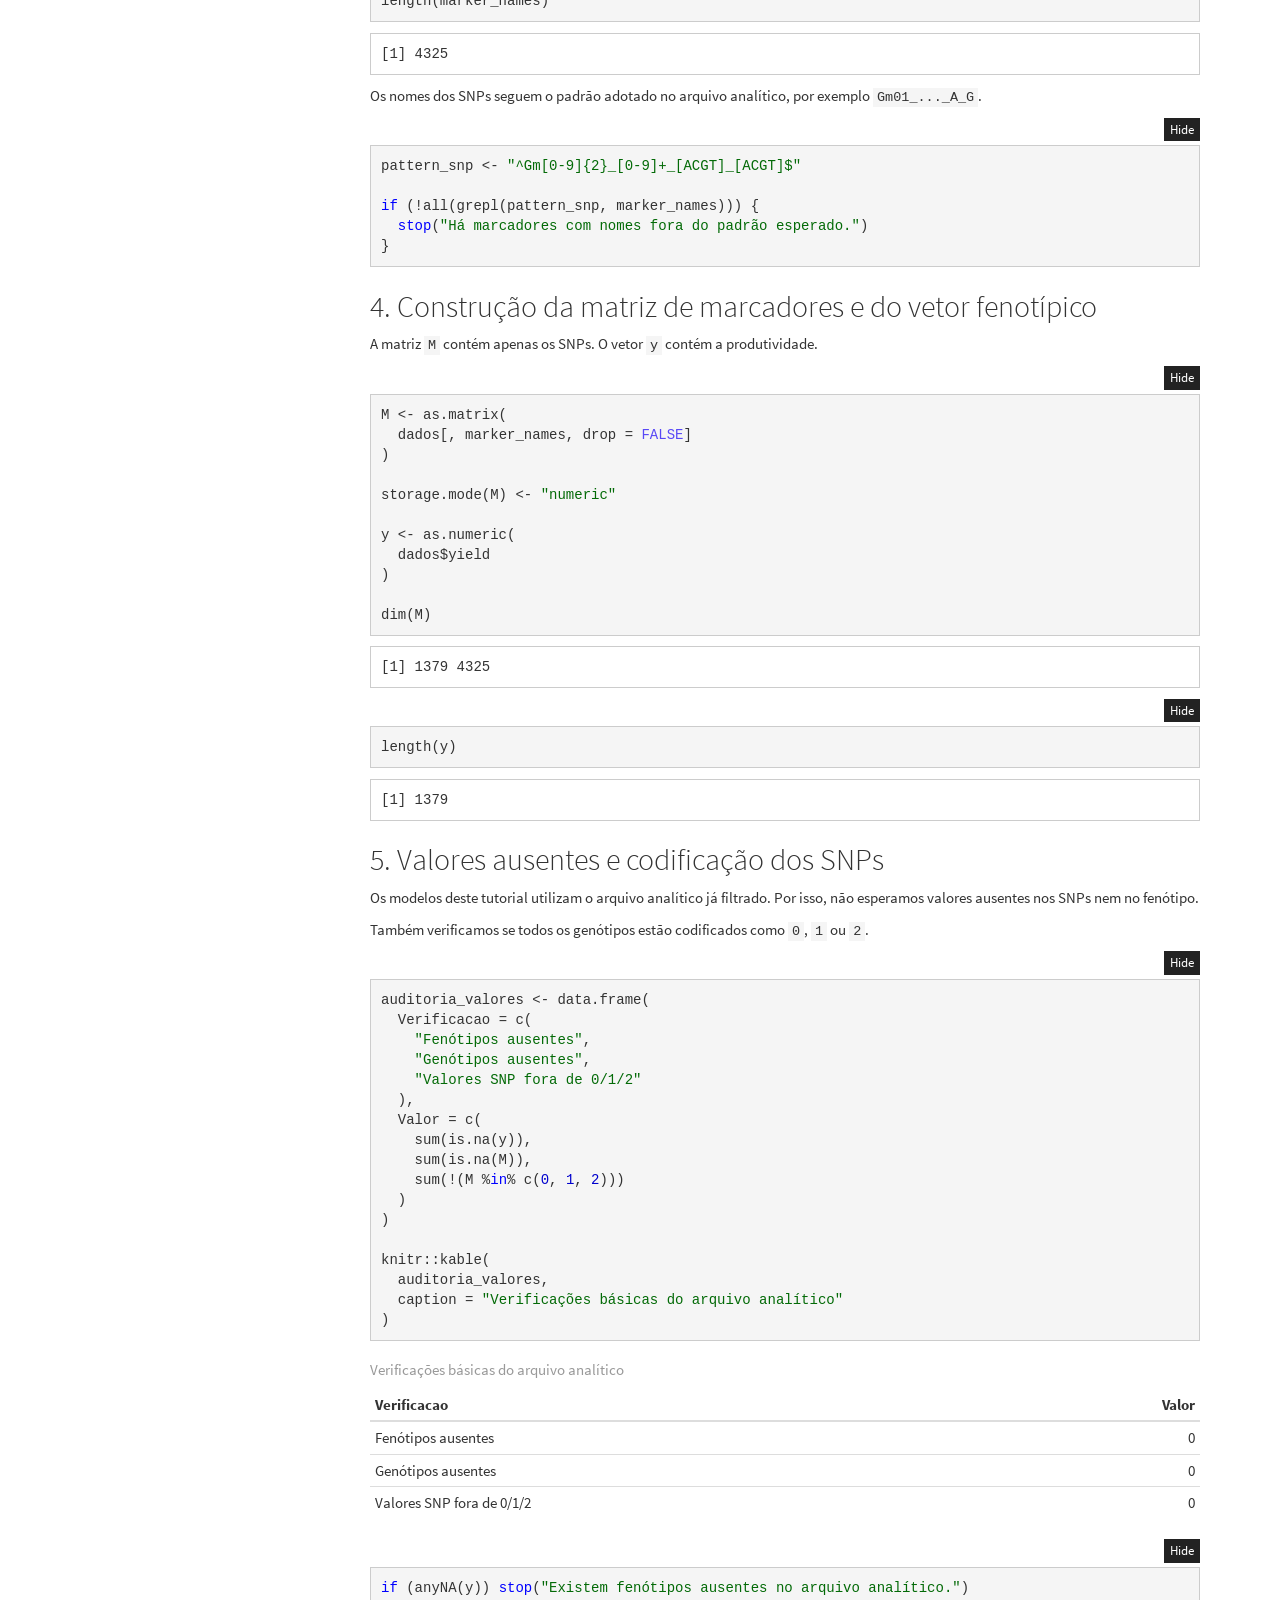
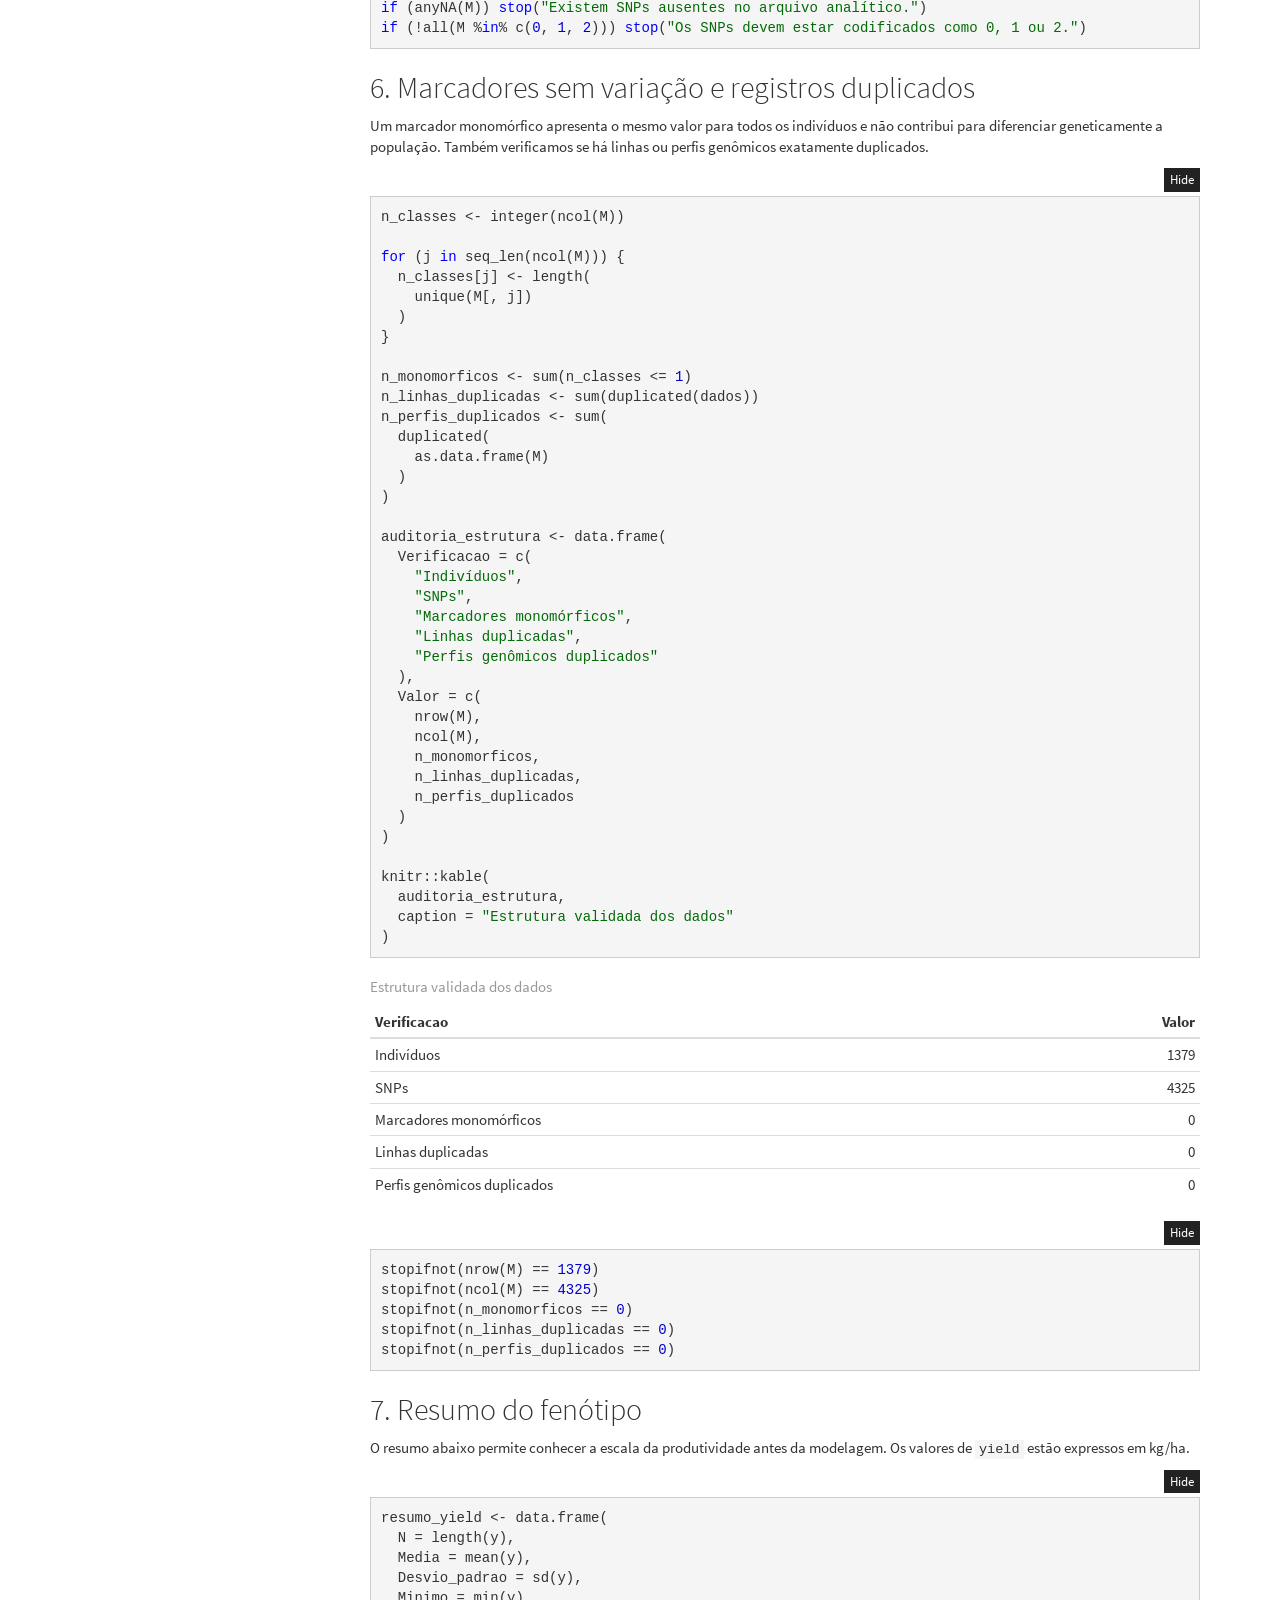
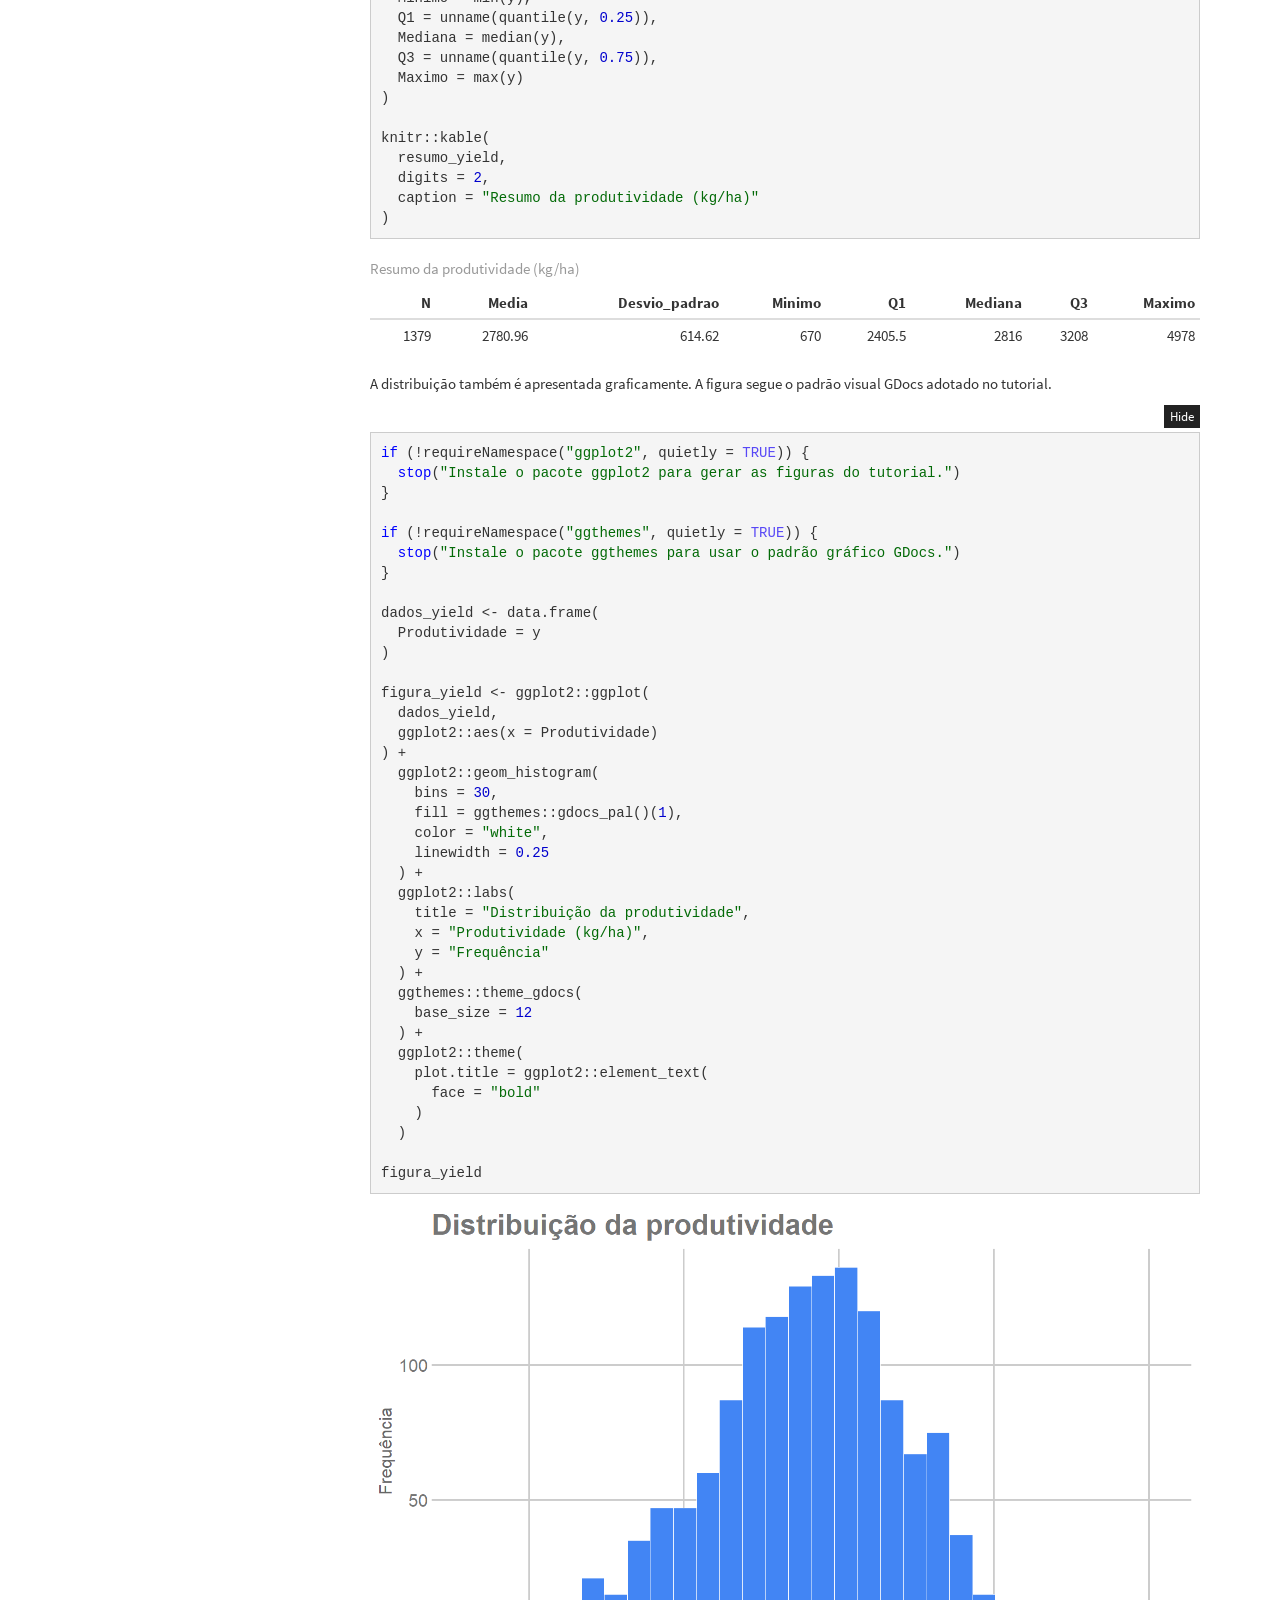
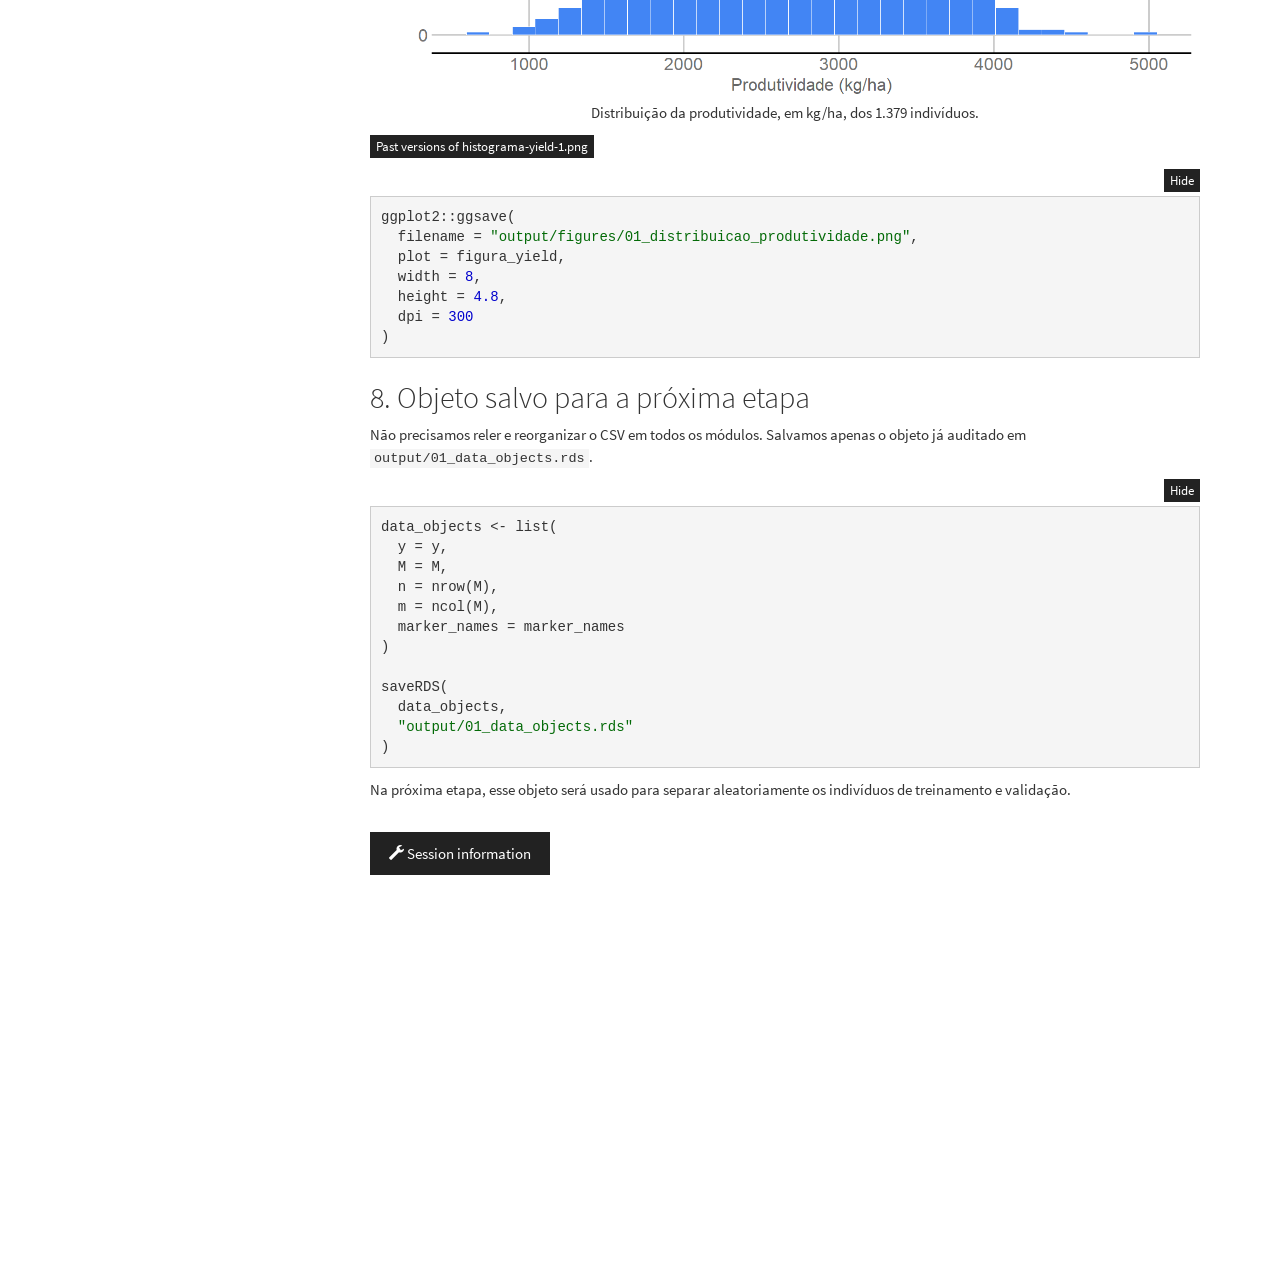
==== commit ebdf3707: "Finalize Mixup data augmentation analysis" ====
--- a/docs/01_data_audit.html
+++ b/docs/01_data_audit.html
@@ -11,7 +11,7 @@
 
 <meta name="author" content="Weverton Gomes da Costa" />
 
-<meta name="date" content="2026-08-12" />
+<meta name="date" content="2026-08-17" />
 
 <title>1. Auditoria dos dados</title>
 
@@ -401,7 +401,7 @@
 
 <h1 class="title toc-ignore">1. Auditoria dos dados</h1>
 <h4 class="author">Weverton Gomes da Costa</h4>
-<h4 class="date">2026-08-12</h4>
+<h4 class="date">2026-08-17</h4>
 
 </div>
 
@@ -755,6 +755,28 @@
 <tbody>
 <tr>
 <td>
+<a href="https://github.com/WevertonGomesCosta/genomic-prediction-data-augmentation/blob/d648821de44e35cc5c1497746f8e8694daaaf9d7/docs/figure/01_data_audit.Rmd/histograma-yield-1.png" target="_blank">d648821</a>
+</td>
+<td>
+WevertonGomesCosta
+</td>
+<td>
+2026-08-12
+</td>
+</tr>
+<tr>
+<td>
+<a href="https://github.com/WevertonGomesCosta/genomic-prediction-data-augmentation/blob/e4f6c89436323887f90ebe97eb1f10e9a219da0c/docs/figure/01_data_audit.Rmd/histograma-yield-1.png" target="_blank">e4f6c89</a>
+</td>
+<td>
+WevertonGomesCosta
+</td>
+<td>
+2026-08-12
+</td>
+</tr>
+<tr>
+<td>
 <a href="https://github.com/WevertonGomesCosta/genomic-prediction-data-augmentation/blob/db45d13e26a47d0fb6981c58229aad355d09def9/docs/figure/01_data_audit.Rmd/histograma-yield-1.png" target="_blank">db45d13</a>
 </td>
 <td>
@@ -831,23 +853,22 @@
 tzcode source: internal
 
 attached base packages:
-[1] stats     graphics  grDevices utils     datasets  methods   base     
+[1] stats     graphics  grDevices datasets  utils     methods   base     
 
 loaded via a namespace (and not attached):
- [1] gtable_0.3.6       jsonlite_2.0.0     dplyr_1.2.1        compiler_4.5.1    
- [5] promises_1.5.0     tidyselect_1.2.1   Rcpp_1.1.2         stringr_1.6.0     
- [9] git2r_0.36.2       dichromat_2.0-0.1  later_1.4.4        jquerylib_0.1.4   
-[13] textshaping_1.0.4  systemfonts_1.3.1  scales_1.4.0       yaml_2.3.12       
-[17] fastmap_1.2.0      ggplot2_4.0.0      R6_2.6.1           labeling_0.4.3    
-[21] generics_0.1.4     workflowr_1.7.2    knitr_1.50         tibble_3.3.1      
-[25] rprojroot_2.1.1    bslib_0.9.0        pillar_1.11.1      RColorBrewer_1.1-3
-[29] ggthemes_5.2.0     rlang_1.1.7        cachem_1.1.0       stringi_1.8.7     
-[33] httpuv_1.6.16      xfun_0.54          S7_0.2.1           fs_1.6.6          
-[37] sass_0.4.10        otel_0.2.0         cli_3.6.5          withr_3.0.2       
-[41] magrittr_2.0.4     digest_0.6.39      grid_4.5.1         rstudioapi_0.17.1 
-[45] lifecycle_1.0.5    vctrs_0.7.1        evaluate_1.0.5     glue_1.8.0        
-[49] whisker_0.4.1      farver_2.1.2       ragg_1.5.0         purrr_1.2.1       
-[53] rmarkdown_2.30     tools_4.5.1        pkgconfig_2.0.3    htmltools_0.5.9   </code></pre>
+ [1] gtable_0.3.6       jsonlite_2.0.0     compiler_4.5.1     renv_1.1.8        
+ [5] promises_1.5.0     Rcpp_1.1.2         stringr_1.6.0      git2r_0.36.2      
+ [9] later_1.4.4        jquerylib_0.1.4    scales_1.4.0       yaml_2.3.12       
+[13] fastmap_1.2.0      ggplot2_4.0.0      R6_2.6.1           labeling_0.4.3    
+[17] workflowr_1.7.2    knitr_1.50         tibble_3.3.1       rprojroot_2.1.1   
+[21] bslib_0.9.0        pillar_1.11.1      RColorBrewer_1.1-3 ggthemes_5.2.0    
+[25] rlang_1.1.7        cachem_1.1.0       stringi_1.8.7      httpuv_1.6.16     
+[29] xfun_0.54          S7_0.2.1           fs_1.6.6           sass_0.4.10       
+[33] otel_0.2.0         cli_3.6.5          withr_3.0.2        magrittr_2.0.4    
+[37] digest_0.6.39      grid_4.5.1         rstudioapi_0.17.1  lifecycle_1.0.5   
+[41] vctrs_0.7.1        evaluate_1.0.5     glue_1.8.0         whisker_0.4.1     
+[45] farver_2.1.2       purrr_1.2.1        rmarkdown_2.30     tools_4.5.1       
+[49] pkgconfig_2.0.3    htmltools_0.5.9   </code></pre>
 </div>
 </div>
 
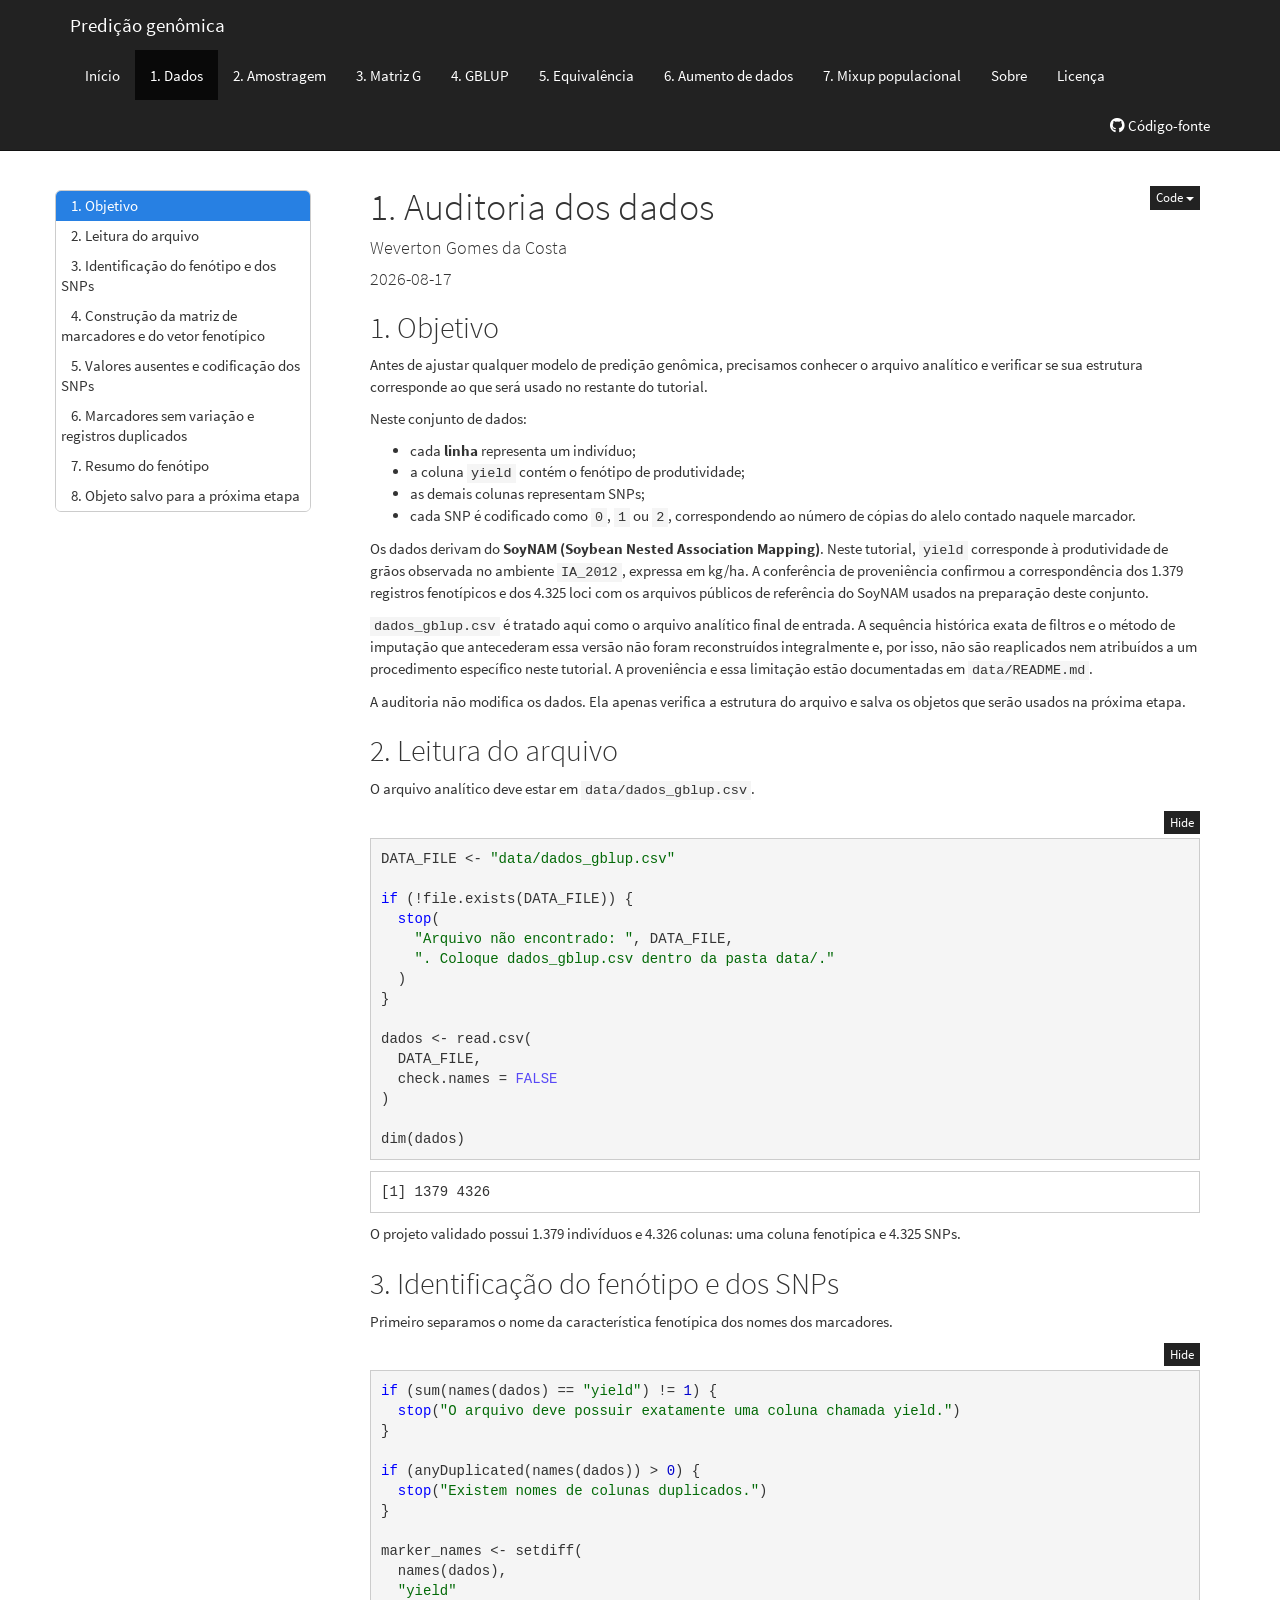
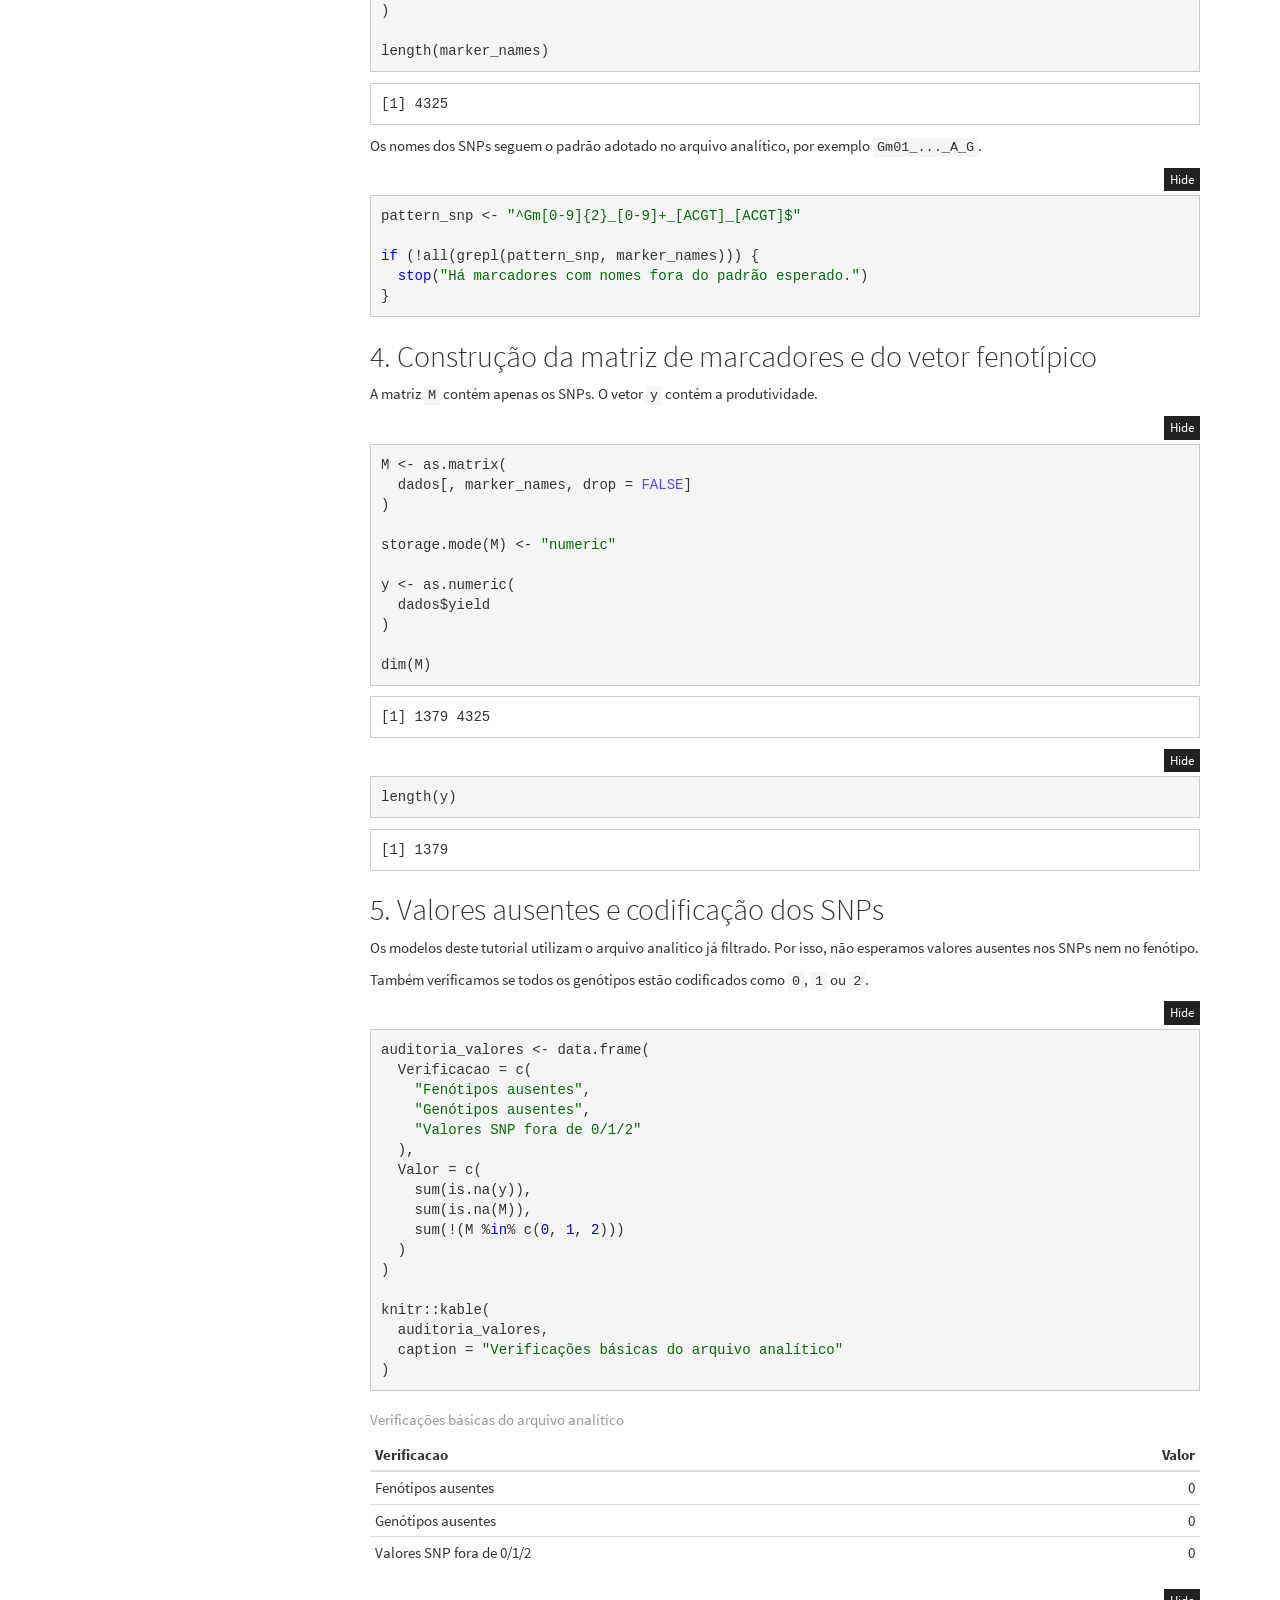
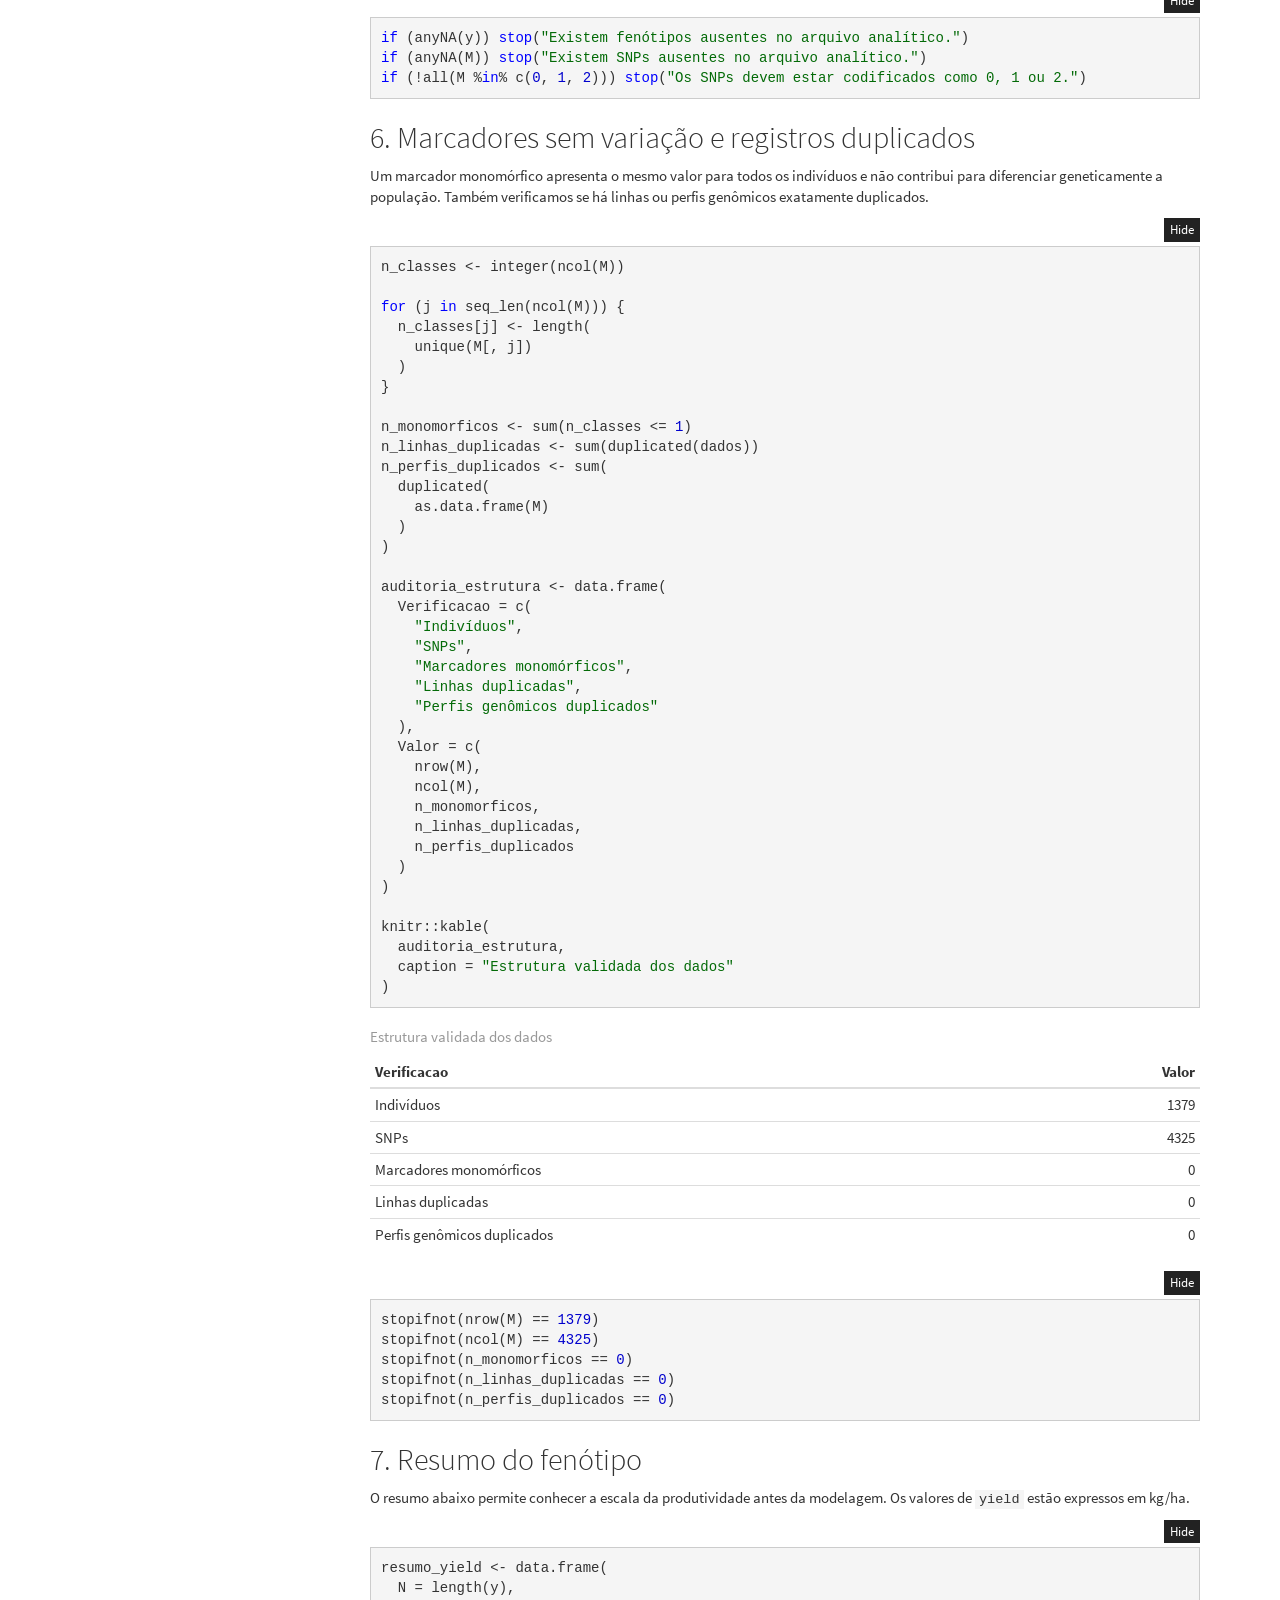
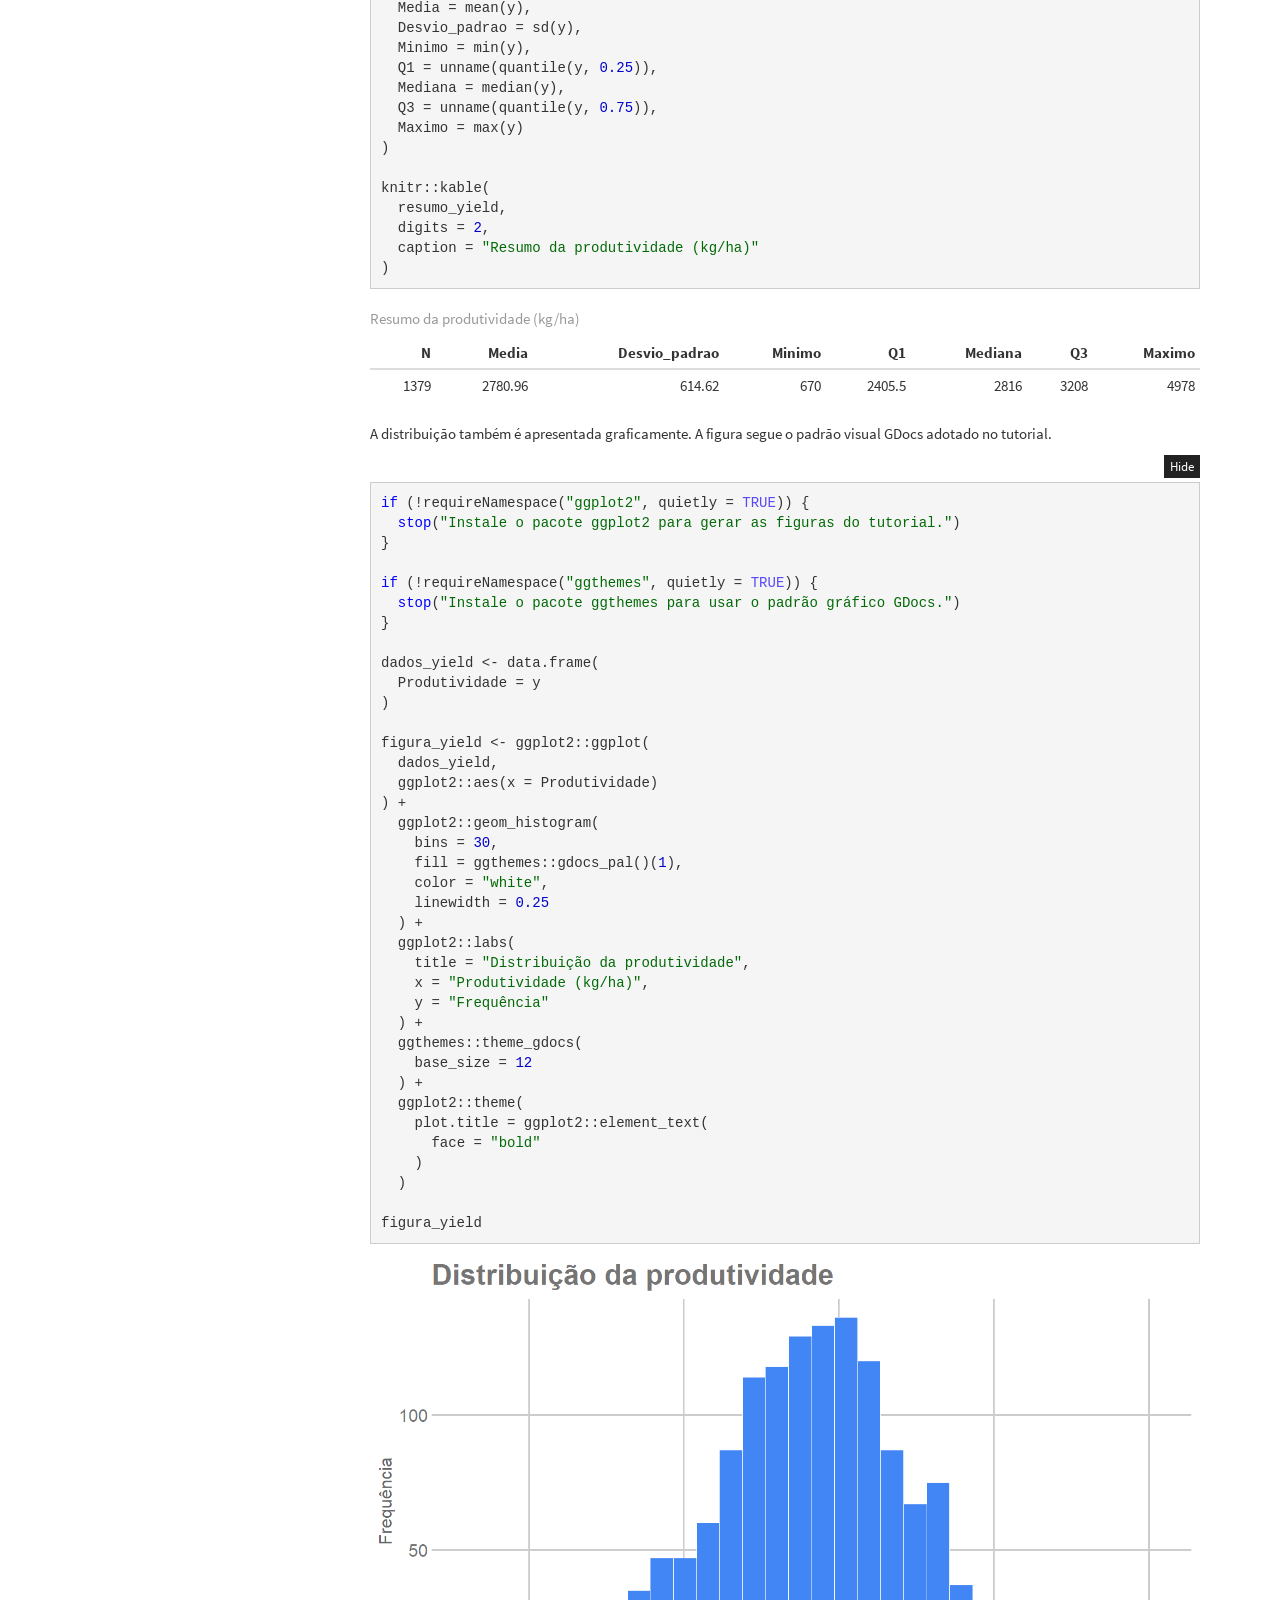
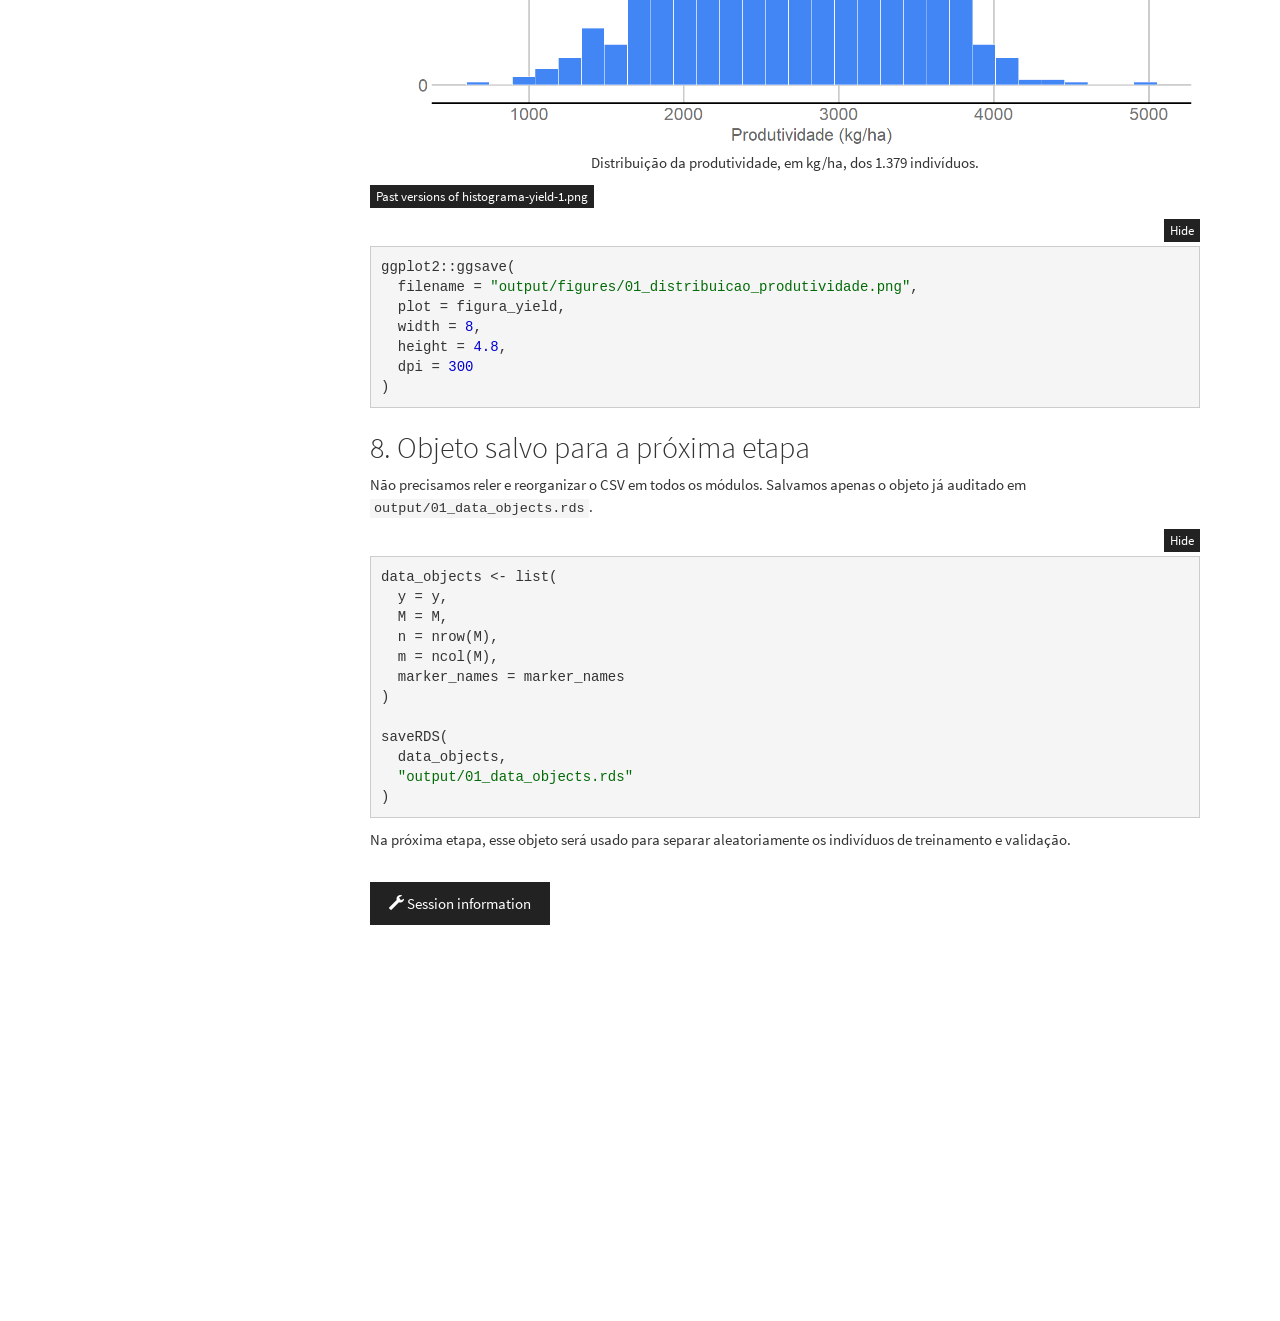
==== commit 640f68bf: "Add population-informed Mixup analysis" ====
--- a/docs/01_data_audit.html
+++ b/docs/01_data_audit.html
@@ -364,6 +364,9 @@
 </li>
 <li>
   <a href="06_data_augmentation.html">6. Aumento de dados</a>
+</li>
+<li>
+  <a href="07_population_informed_mixup.html">7. Mixup populacional</a>
 </li>
 <li>
   <a href="about.html">Sobre</a>
